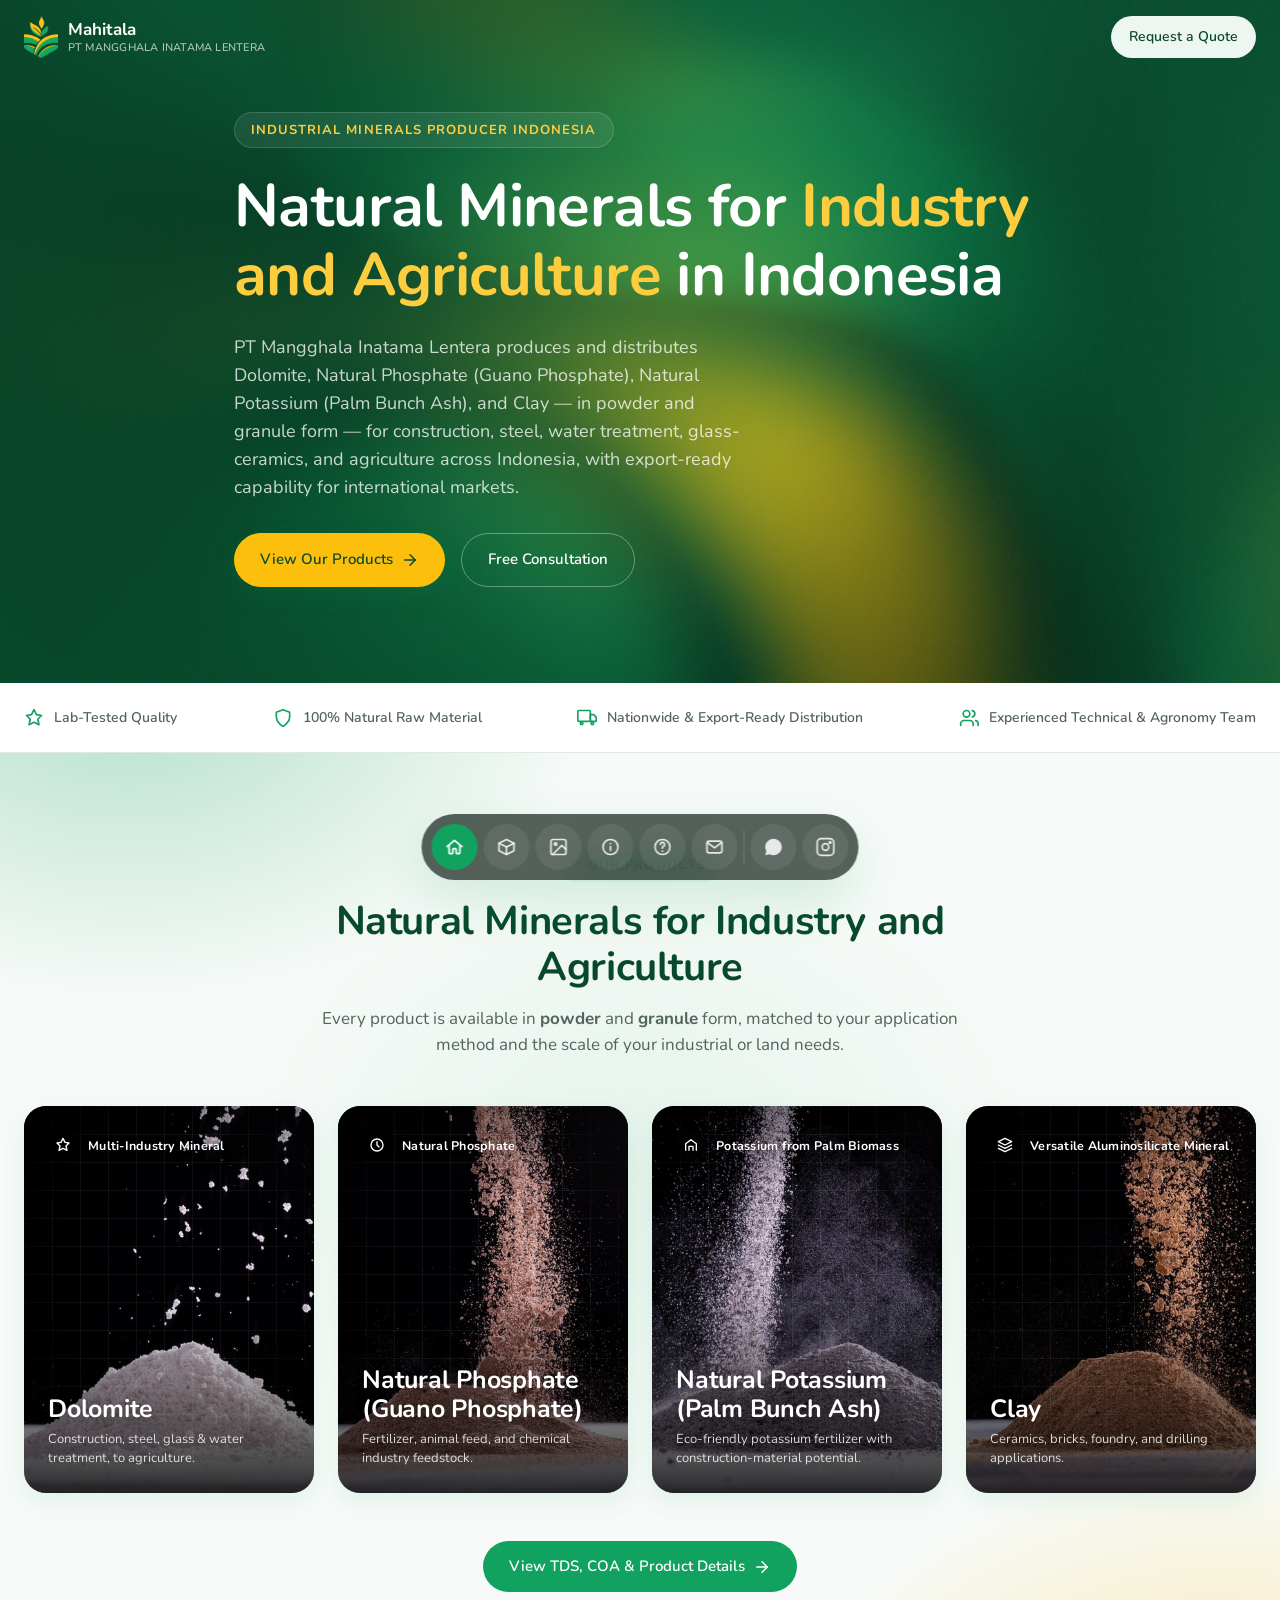
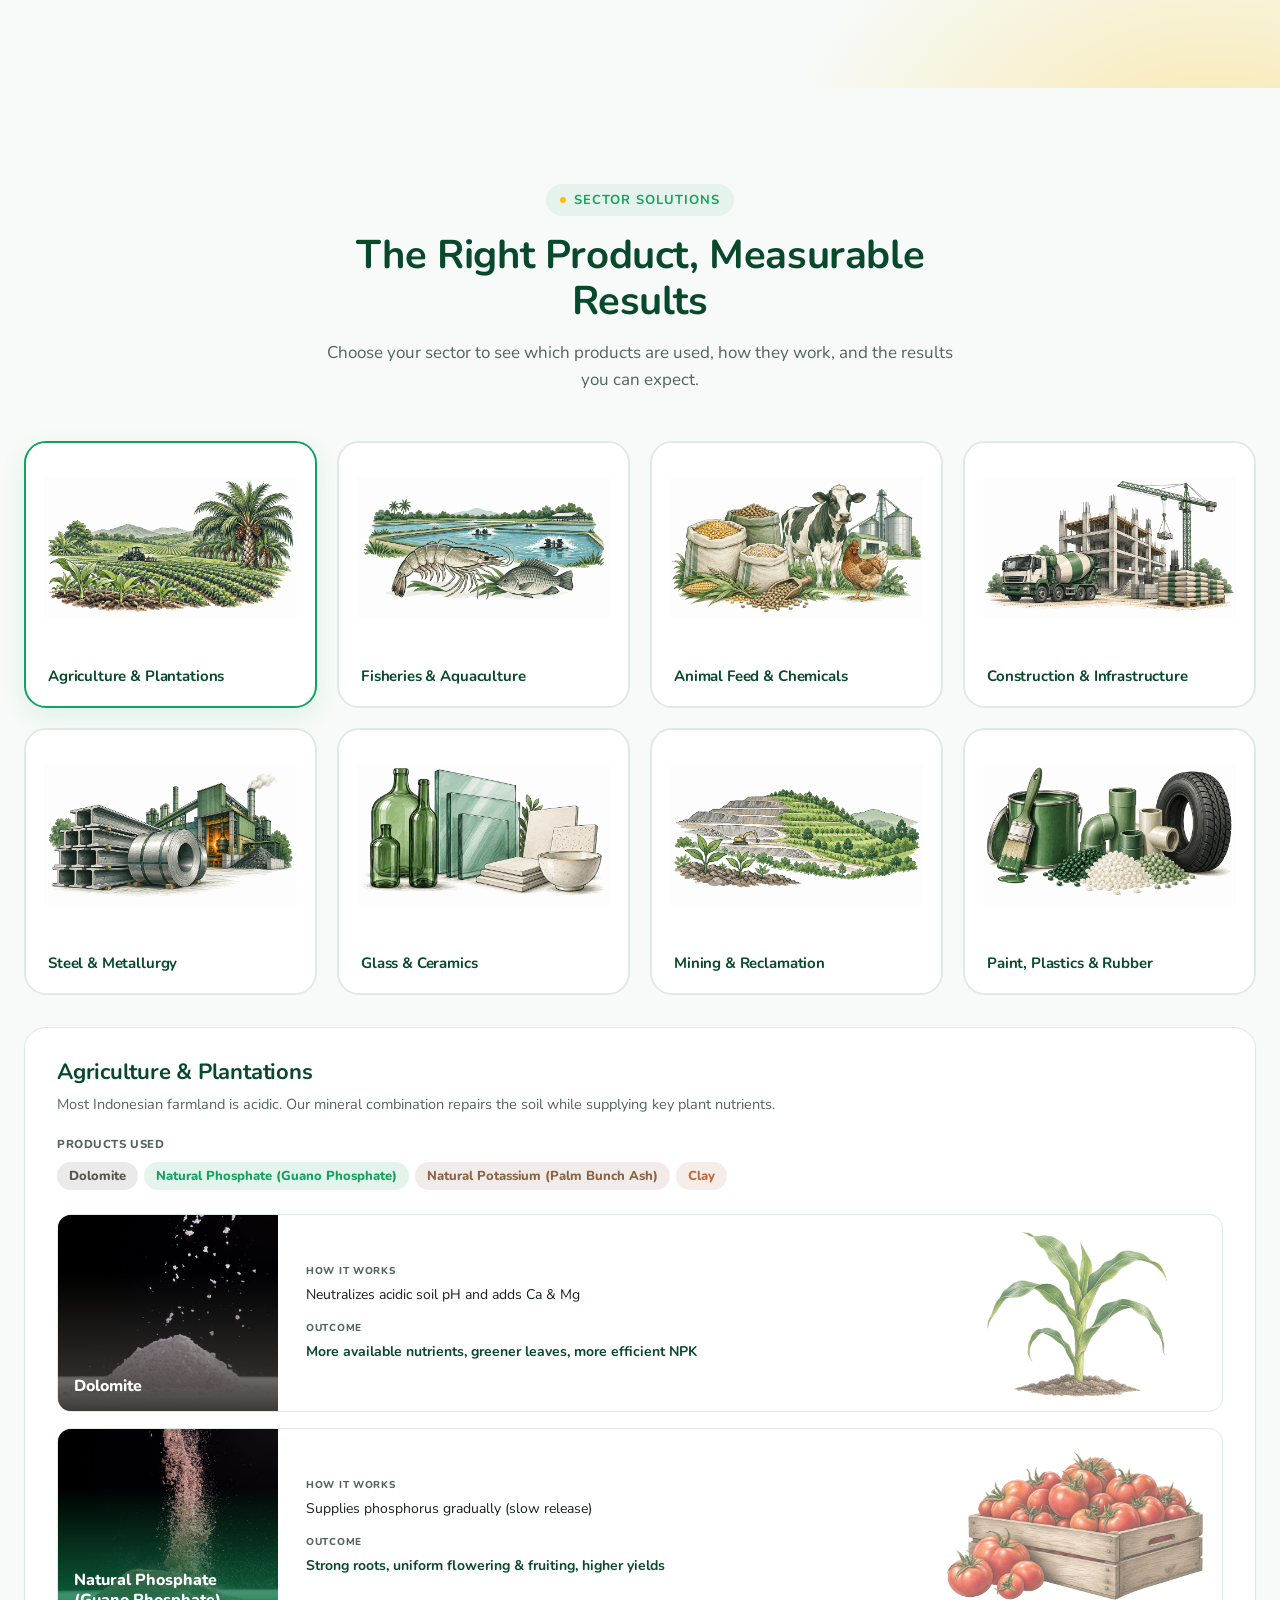
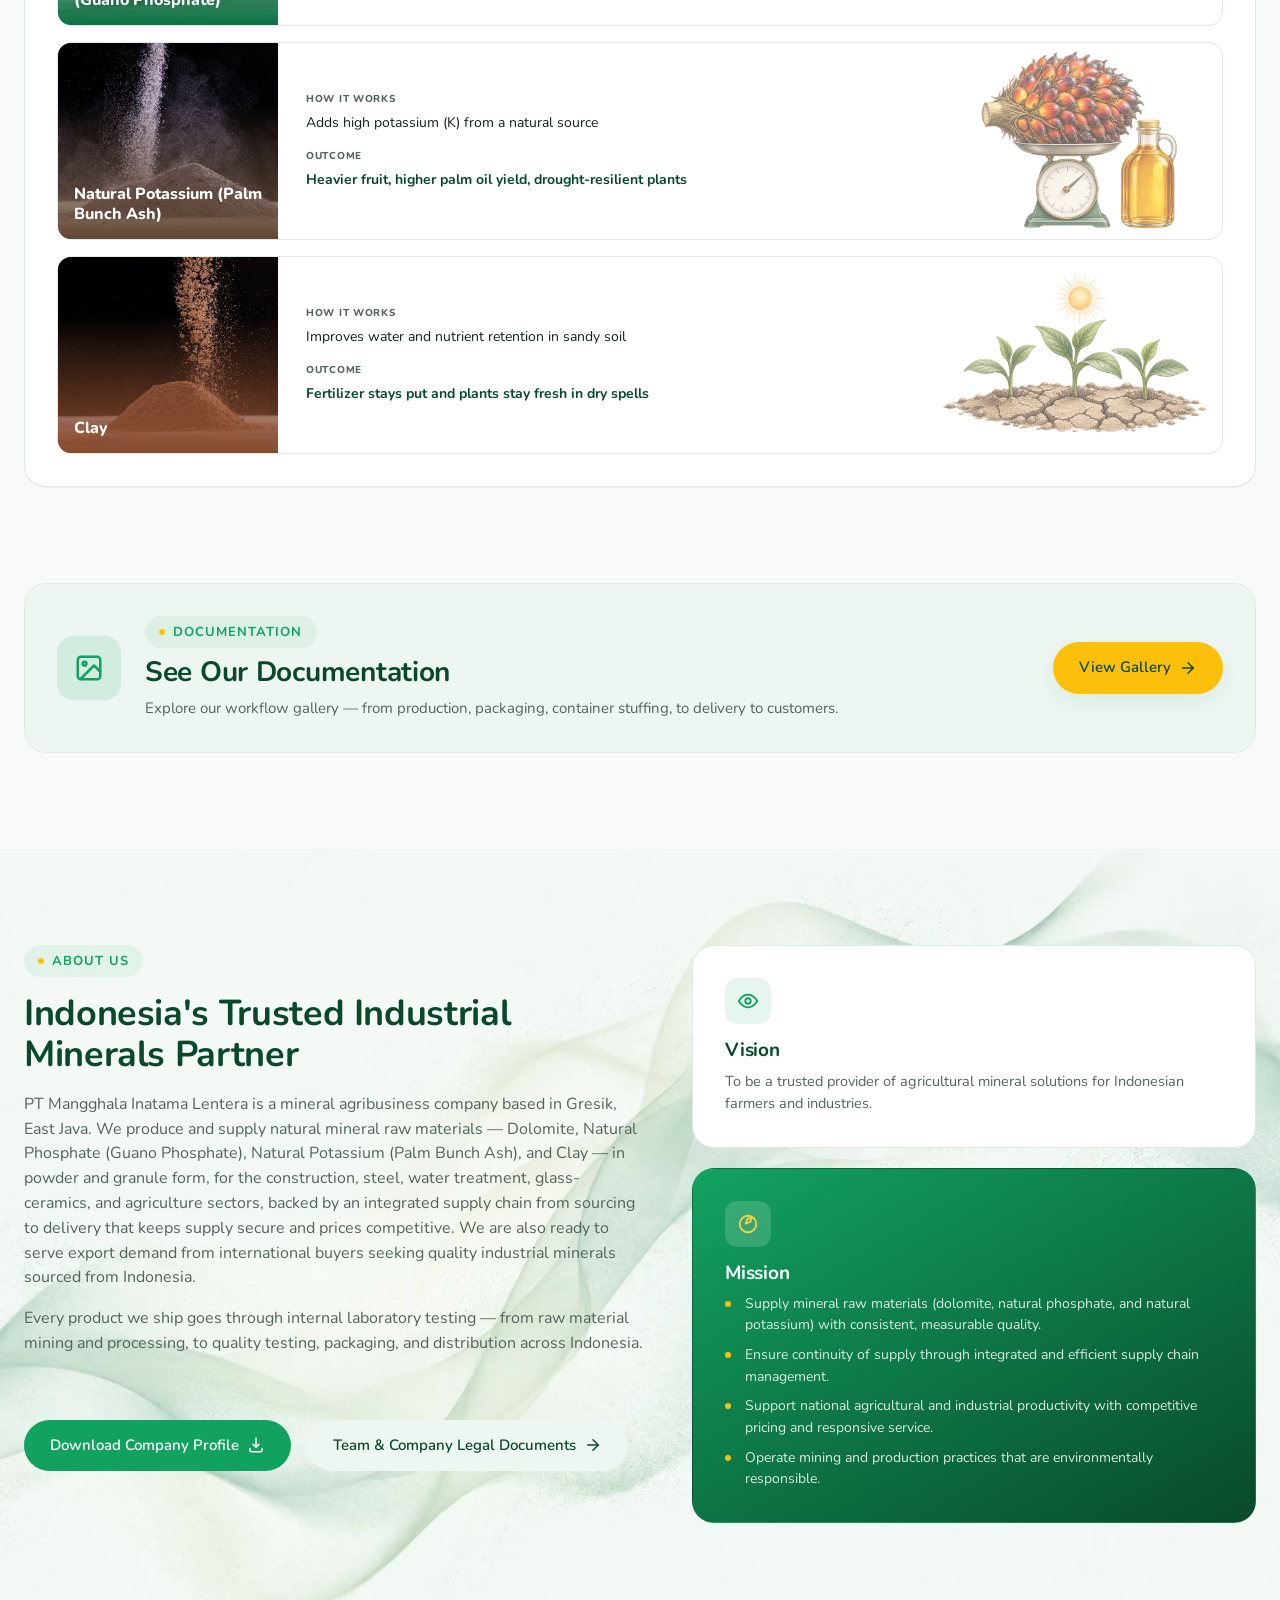
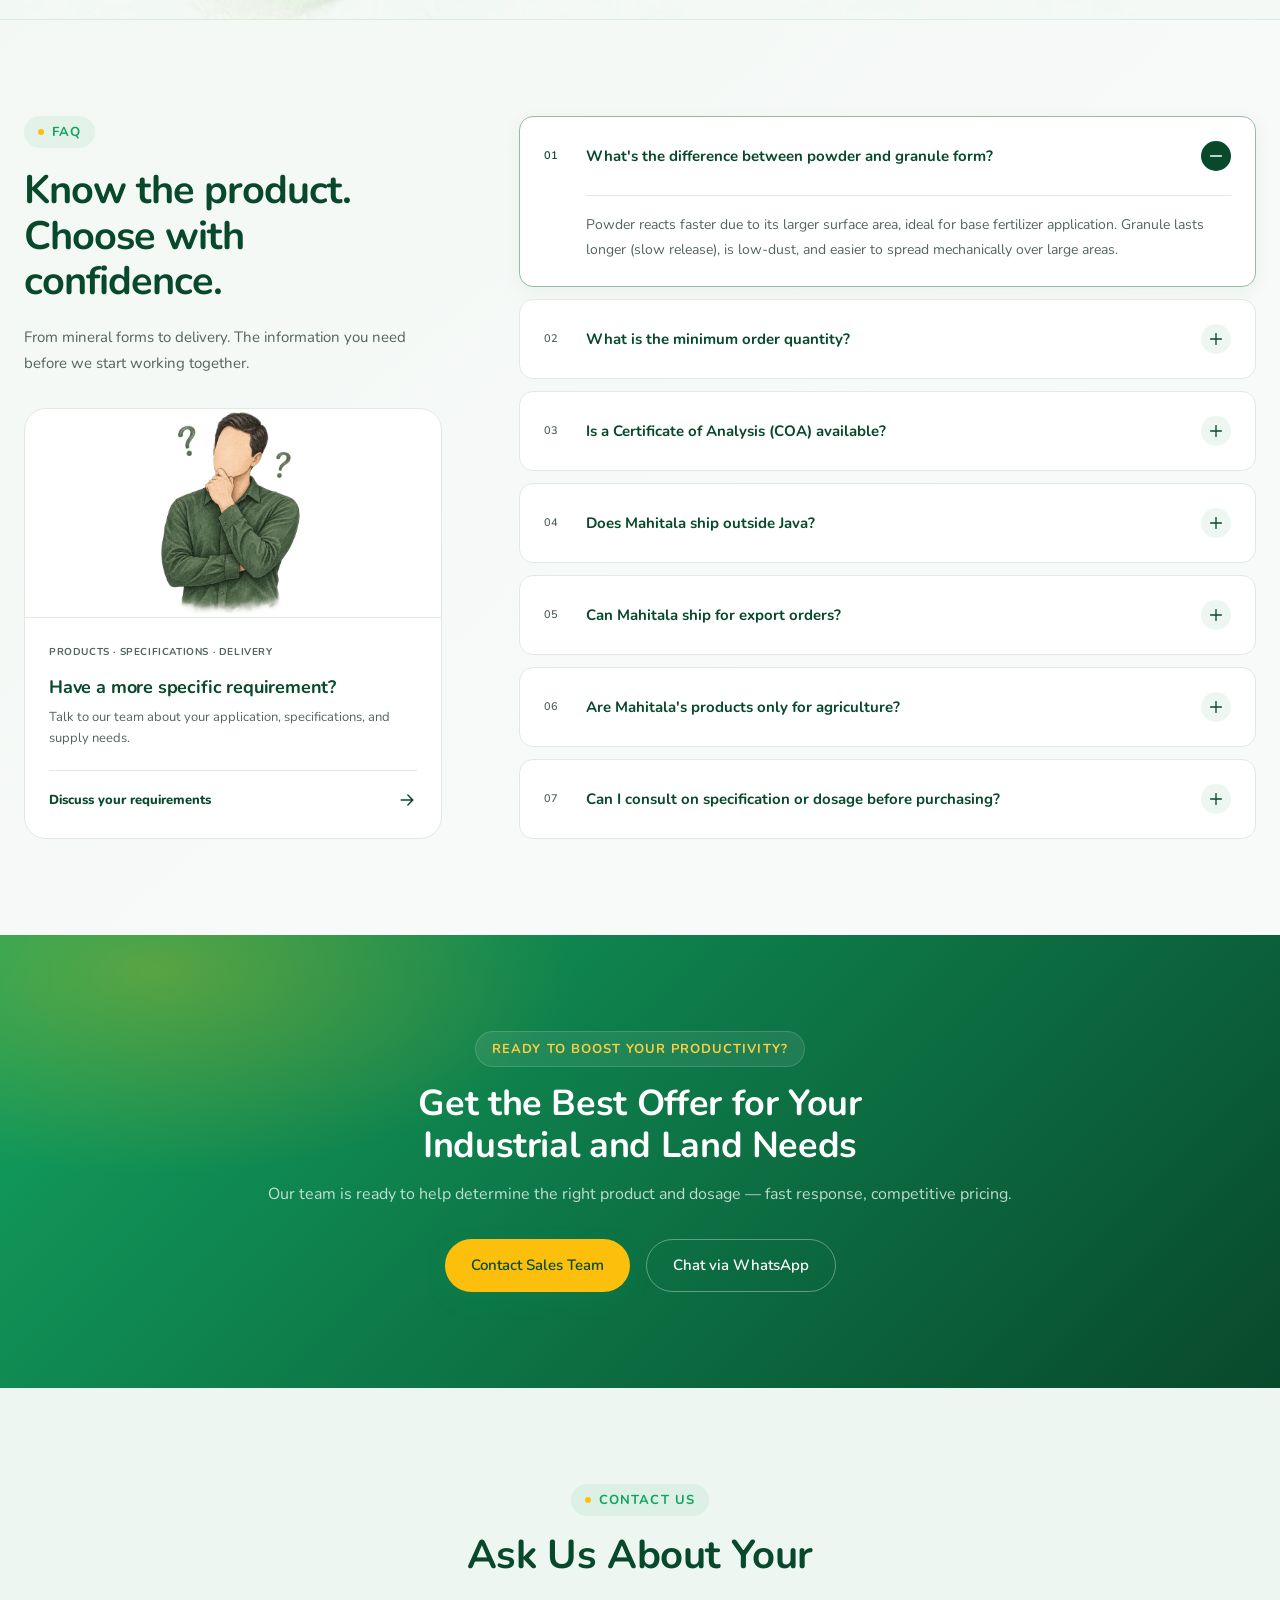
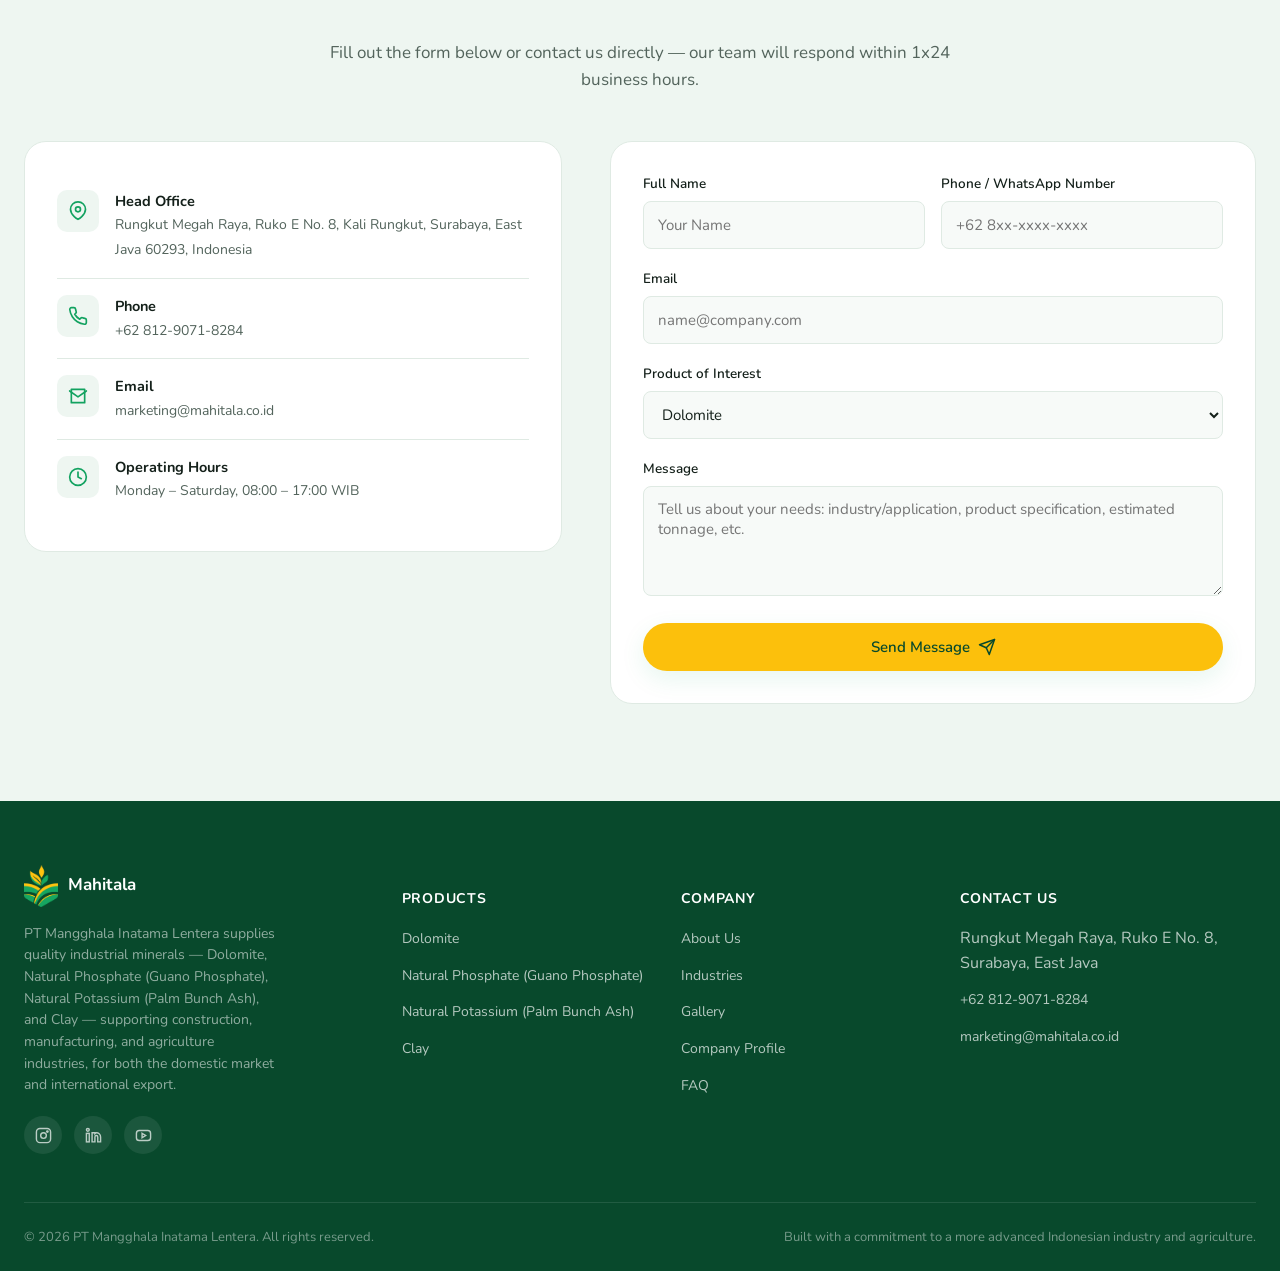
==== index.html @ 14791aea "Align product naming, specs, and company info with official compro Per the uploaded company profile " ====
<!doctype html>
<html lang="en">
<head>
<meta charset="UTF-8">
<meta name="viewport" content="width=device-width, initial-scale=1, viewport-fit=cover">
<title>PT Mangghala Inatama Lentera — Industrial Minerals: Dolomite, Natural Phosphate (Guano Phosphate), Natural Potassium (Palm Bunch Ash) &amp; Clay</title>
<meta name="description" content="PT Mangghala Inatama Lentera produces high-quality Dolomite, Natural Phosphate (Guano Phosphate), Natural Potassium (Palm Bunch Ash), and Clay (powder & granule) for the construction, steel, water treatment, glass-ceramics, and agriculture industries across Indonesia.">
<link rel="canonical" href="https://bgdrgnnn.github.io/Mahitala/">
<link rel="icon" type="image/png" href="assets/logo-icon.png">
<link rel="preconnect" href="https://fonts.googleapis.com">
<link rel="preconnect" href="https://fonts.gstatic.com" crossorigin>
<link href="https://fonts.googleapis.com/css2?family=Nunito:wght@400;500;600;700;800;900&display=swap" rel="stylesheet">
<link rel="stylesheet" href="css/style.css">
</head>
<body>

<div class="scroll-progress" id="scrollProgress"></div>

<!-- ============ HEADER ============ -->
<header class="site-header" id="siteHeader">
  <div class="container">
    <a href="#home" class="brand">
      <span class="brand-mark">
        <img src="assets/logo-icon.png" alt="Logo PT Mangghala Inatama Lentera" width="42" height="51">
      </span>
      <span class="brand-text">
        Mahitala
        <small>PT MANGGHALA INATAMA LENTERA</small>
      </span>
    </a>

    <div class="header-actions">
      <a href="#kontak" class="btn btn-ghost btn-sm header-cta">Request a Quote</a>
    </div>
  </div>
</header>

<!-- ============ FLOATING DOCK NAV ============ -->
<nav class="dock-nav" id="dockNav" aria-label="Main navigation">
  <a href="#home" class="dock-item" data-tooltip="Home">
    <svg viewBox="0 0 24 24" fill="none" stroke="currentColor" stroke-width="2" stroke-linecap="round" stroke-linejoin="round"><path d="M3 11.5 12 4l9 7.5"/><path d="M5.5 10v9a1 1 0 0 0 1 1H9a1 1 0 0 0 1-1v-4a1 1 0 0 1 1-1h2a1 1 0 0 1 1 1v4a1 1 0 0 0 1 1h2.5a1 1 0 0 0 1-1v-9"/></svg>
    <span class="dock-label">Home</span>
  </a>
  <a href="#produk" class="dock-item" data-tooltip="Products">
    <svg viewBox="0 0 24 24" fill="none" stroke="currentColor" stroke-width="2" stroke-linecap="round" stroke-linejoin="round"><path d="M21 7.5 12 3 3 7.5l9 4.5 9-4.5Z"/><path d="M3 7.5v9L12 21l9-4.5v-9"/><path d="M12 12v9"/></svg>
    <span class="dock-label">Products</span>
  </a>
  <a href="gallery.html" class="dock-item" data-tooltip="Gallery">
    <svg viewBox="0 0 24 24" fill="none" stroke="currentColor" stroke-width="2" stroke-linecap="round" stroke-linejoin="round"><rect x="3" y="3" width="18" height="18" rx="2.5"/><circle cx="8.5" cy="8.5" r="1.5"/><path d="m21 15-5-5L5 21"/></svg>
    <span class="dock-label">Gallery</span>
  </a>
  <a href="#tentang" class="dock-item" data-tooltip="About Us">
    <svg viewBox="0 0 24 24" fill="none" stroke="currentColor" stroke-width="2" stroke-linecap="round" stroke-linejoin="round"><circle cx="12" cy="12" r="9"/><line x1="12" y1="16" x2="12" y2="11.5"/><line x1="12" y1="8" x2="12.01" y2="8"/></svg>
    <span class="dock-label">About Us</span>
  </a>
  <a href="#faq" class="dock-item" data-tooltip="FAQ">
    <svg viewBox="0 0 24 24" fill="none" stroke="currentColor" stroke-width="2" stroke-linecap="round" stroke-linejoin="round"><circle cx="12" cy="12" r="9"/><path d="M9.5 9a2.5 2.5 0 1 1 3.6 2.24c-.77.37-1.35 1.1-1.35 1.96V13.5"/><line x1="12" y1="17" x2="12.01" y2="17"/></svg>
    <span class="dock-label">FAQ</span>
  </a>
  <a href="#kontak" class="dock-item" data-tooltip="Contact">
    <svg viewBox="0 0 24 24" fill="none" stroke="currentColor" stroke-width="2" stroke-linecap="round" stroke-linejoin="round"><rect x="3" y="5" width="18" height="14" rx="2.5"/><path d="m4 7 8 6 8-6"/></svg>
    <span class="dock-label">Contact</span>
  </a>
  <span class="dock-sep" aria-hidden="true"></span>
  <a href="https://wa.me/6281290718284" class="dock-item" target="_blank" rel="noopener" data-tooltip="WhatsApp">
    <svg viewBox="0 0 24 24" fill="currentColor"><path d="M12.04 2C6.58 2 2.13 6.45 2.13 11.91c0 1.75.46 3.45 1.32 4.95L2 22l5.28-1.38a9.9 9.9 0 0 0 4.76 1.21h.01c5.46 0 9.91-4.45 9.91-9.91C21.96 6.45 17.5 2 12.04 2z"/></svg>
    <span class="dock-label">WhatsApp</span>
  </a>
  <a href="#" class="dock-item" target="_blank" rel="noopener" data-tooltip="Instagram">
    <svg viewBox="0 0 24 24" fill="none" stroke="currentColor" stroke-width="2" stroke-linecap="round" stroke-linejoin="round"><rect x="2" y="2" width="20" height="20" rx="5"/><circle cx="12" cy="12" r="4"/><circle cx="17.5" cy="6.5" r="1"/></svg>
    <span class="dock-label">Instagram</span>
  </a>
</nav>

<main>
  <!-- ============ HERO ============ -->
  <section class="hero" id="home">
    <canvas id="heroCanvas" class="hero-canvas" aria-hidden="true"></canvas>
    <div class="hero-scrim" aria-hidden="true"></div>
    <div class="container hero-grid">
      <div>
        <span class="hero-eyebrow">Industrial Minerals Producer Indonesia</span>
        <h1>Natural Minerals for <em>Industry and Agriculture</em> in Indonesia</h1>
        <p class="hero-lede">PT Mangghala Inatama Lentera produces and distributes Dolomite, Natural Phosphate (Guano Phosphate), Natural Potassium (Palm Bunch Ash), and Clay — in powder and granule form — for construction, steel, water treatment, glass-ceramics, and agriculture across Indonesia, with export-ready capability for international markets.</p>
        <div class="hero-cta">
          <a href="#produk" class="btn btn-primary">
            <span>View Our Products</span>
            <svg viewBox="0 0 24 24" fill="none" stroke="currentColor" stroke-width="2" stroke-linecap="round" stroke-linejoin="round"><line x1="5" y1="12" x2="19" y2="12"/><polyline points="12 5 19 12 12 19"/></svg>
          </a>
          <a href="#kontak" class="btn btn-outline">Free Consultation</a>
        </div>
      </div>
    </div>
  </section>

  <!-- ============ TRUST STRIP ============ -->
  <div class="trust-strip">
    <div class="container">
      <div class="trust-item">
        <svg viewBox="0 0 24 24" fill="none" stroke="currentColor" stroke-width="2" stroke-linecap="round" stroke-linejoin="round"><path d="M12 2l3 6 6 1-4.5 4.5L18 20l-6-3-6 3 1.5-6.5L3 9l6-1z"/></svg>
        <span>Lab-Tested Quality</span>
      </div>
      <div class="trust-item">
        <svg viewBox="0 0 24 24" fill="none" stroke="currentColor" stroke-width="2" stroke-linecap="round" stroke-linejoin="round"><path d="M12 22s8-4.5 8-11V5l-8-3-8 3v6c0 6.5 8 11 8 11z"/></svg>
        <span>100% Natural Raw Material</span>
      </div>
      <div class="trust-item">
        <svg viewBox="0 0 24 24" fill="none" stroke="currentColor" stroke-width="2" stroke-linecap="round" stroke-linejoin="round"><rect x="1" y="3" width="15" height="13" rx="1"/><path d="M16 8h4l3 3v5h-7z"/><circle cx="5.5" cy="18.5" r="1.5"/><circle cx="18.5" cy="18.5" r="1.5"/></svg>
        <span>Nationwide &amp; Export-Ready Distribution</span>
      </div>
      <div class="trust-item">
        <svg viewBox="0 0 24 24" fill="none" stroke="currentColor" stroke-width="2" stroke-linecap="round" stroke-linejoin="round"><path d="M17 21v-2a4 4 0 0 0-4-4H6a4 4 0 0 0-4 4v2"/><circle cx="9" cy="7" r="4"/><path d="M23 21v-2a4 4 0 0 0-3-3.87"/><path d="M16 3.13a4 4 0 0 1 0 7.75"/></svg>
        <span>Experienced Technical &amp; Agronomy Team</span>
      </div>
    </div>
  </div>

  <!-- ============ PRODUCTS ============ -->
  <section class="section" id="produk">
    <div class="container">
      <div class="section-head center reveal">
        <span class="eyebrow">Our Products</span>
        <h2>Natural Minerals for Industry and Agriculture</h2>
        <p>Every product is available in <strong>powder</strong> and <strong>granule</strong> form, matched to your application method and the scale of your industrial or land needs.</p>
      </div>

      <div class="product-picker tilt-reveal" role="tablist" aria-label="Choose a product">
        <button class="product-pick-card dolomite" data-tab="dolomite" role="tab" aria-selected="false">
          <div class="ppc-photo"><img src="assets/products/dolomite-powder.jpg" alt="Dolomite" loading="lazy" width="900" height="601"></div>
          <div class="ppc-texture" aria-hidden="true"></div>
          <div class="ppc-glow" aria-hidden="true"></div>
          <div class="ppc-top">
            <span class="ppc-icon"><svg viewBox="0 0 24 24" fill="none" stroke="currentColor" stroke-width="2" stroke-linecap="round" stroke-linejoin="round"><path d="M12 2l3 6 6 1-4.5 4.5L18 20l-6-3-6 3 1.5-6.5L3 9l6-1z"/></svg></span>
            <span class="ppc-category">Multi-Industry Mineral</span>
          </div>
          <div class="ppc-body">
            <h3>Dolomite</h3>
            <p>Construction, steel, glass &amp; water treatment, to agriculture.</p>
          </div>
        </button>

        <button class="product-pick-card phosphate" data-tab="phosphate" role="tab" aria-selected="false">
          <div class="ppc-photo"><img src="assets/products/phosphate-powder.jpg" alt="Natural Phosphate (Guano Phosphate)" loading="lazy" width="900" height="601"></div>
          <div class="ppc-texture" aria-hidden="true"></div>
          <div class="ppc-glow" aria-hidden="true"></div>
          <div class="ppc-top">
            <span class="ppc-icon"><svg viewBox="0 0 24 24" fill="none" stroke="currentColor" stroke-width="2" stroke-linecap="round" stroke-linejoin="round"><circle cx="12" cy="12" r="9"/><path d="M12 7v5l3 3"/></svg></span>
            <span class="ppc-category">Natural Phosphate</span>
          </div>
          <div class="ppc-body">
            <h3>Natural Phosphate (Guano Phosphate)</h3>
            <p>Fertilizer, animal feed, and chemical industry feedstock.</p>
          </div>
        </button>

        <button class="product-pick-card palmash" data-tab="palmash" role="tab" aria-selected="false">
          <div class="ppc-photo"><img src="assets/products/palmash-powder.jpg" alt="Natural Potassium (Palm Bunch Ash)" loading="lazy" width="900" height="600"></div>
          <div class="ppc-texture" aria-hidden="true"></div>
          <div class="ppc-glow" aria-hidden="true"></div>
          <div class="ppc-top">
            <span class="ppc-icon"><svg viewBox="0 0 24 24" fill="none" stroke="currentColor" stroke-width="2" stroke-linecap="round" stroke-linejoin="round"><path d="M4 20V10l8-6 8 6v10"/><path d="M9 20v-6h6v6"/></svg></span>
            <span class="ppc-category">Potassium from Palm Biomass</span>
          </div>
          <div class="ppc-body">
            <h3>Natural Potassium (Palm Bunch Ash)</h3>
            <p>Eco-friendly potassium fertilizer with construction-material potential.</p>
          </div>
        </button>

        <button class="product-pick-card clay" data-tab="clay" role="tab" aria-selected="false">
          <div class="ppc-photo"><img src="assets/products/clay-powder.jpg" alt="Clay" loading="lazy" width="900" height="601"></div>
          <div class="ppc-texture" aria-hidden="true"></div>
          <div class="ppc-glow" aria-hidden="true"></div>
          <div class="ppc-top">
            <span class="ppc-icon"><svg viewBox="0 0 24 24" fill="none" stroke="currentColor" stroke-width="2" stroke-linecap="round" stroke-linejoin="round"><path d="M12 2 2 7l10 5 10-5-10-5z"/><path d="M2 17l10 5 10-5"/><path d="M2 12l10 5 10-5"/></svg></span>
            <span class="ppc-category">Versatile Aluminosilicate Mineral</span>
          </div>
          <div class="ppc-body">
            <h3>Clay</h3>
            <p>Ceramics, bricks, foundry, and drilling applications.</p>
          </div>
        </button>
      </div>

      <div class="reveal" style="text-align:center; margin-top: var(--space-8)">
        <a href="products.html" class="btn btn-dark">
          <span>View TDS, COA &amp; Product Details</span>
          <svg viewBox="0 0 24 24" fill="none" stroke="currentColor" stroke-width="2" stroke-linecap="round" stroke-linejoin="round"><line x1="5" y1="12" x2="19" y2="12"/><polyline points="12 5 19 12 12 19"/></svg>
        </a>
      </div>
    </div>
  </section>

  <!-- ============ SECTOR SOLUTIONS ============ -->
  <section class="section" id="industri">
    <div class="container">
      <div class="section-head center reveal">
        <span class="eyebrow">Sector Solutions</span>
        <h2>The Right Product, Measurable Results</h2>
        <p>Choose your sector to see which products are used, how they work, and the results you can expect.</p>
      </div>

      <div class="sector-grid stagger-group" role="tablist" aria-label="Choose a sector">
        <button class="sector-card active" data-sector="pertanian" role="tab" aria-selected="true">
          <div class="sector-image"><img src="assets/industries/08-agriculture-plantations.png" alt="Agriculture &amp; Plantations" loading="lazy" width="900" height="501"></div>
          <h3>Agriculture &amp; Plantations</h3>
        </button>
        <button class="sector-card" data-sector="tambak" role="tab" aria-selected="false">
          <div class="sector-image"><img src="assets/industries/03-fisheries-aquaculture.png" alt="Fisheries &amp; Aquaculture" loading="lazy" width="900" height="501"></div>
          <h3>Fisheries &amp; Aquaculture</h3>
        </button>
        <button class="sector-card" data-sector="pakan" role="tab" aria-selected="false">
          <div class="sector-image"><img src="assets/industries/06-animal-feed-chemicals.png" alt="Animal Feed &amp; Chemicals" loading="lazy" width="900" height="501"></div>
          <h3>Animal Feed &amp; Chemicals</h3>
        </button>
        <button class="sector-card" data-sector="konstruksi" role="tab" aria-selected="false">
          <div class="sector-image"><img src="assets/industries/01-construction-infrastructure.png" alt="Construction &amp; Infrastructure" loading="lazy" width="900" height="501"></div>
          <h3>Construction &amp; Infrastructure</h3>
        </button>
        <button class="sector-card" data-sector="baja" role="tab" aria-selected="false">
          <div class="sector-image"><img src="assets/industries/02-steel-metallurgy.png" alt="Steel &amp; Metallurgy" loading="lazy" width="900" height="501"></div>
          <h3>Steel &amp; Metallurgy</h3>
        </button>
        <button class="sector-card" data-sector="kaca" role="tab" aria-selected="false">
          <div class="sector-image"><img src="assets/industries/04-glass-ceramics.png" alt="Glass &amp; Ceramics" loading="lazy" width="900" height="501"></div>
          <h3>Glass &amp; Ceramics</h3>
        </button>
        <button class="sector-card" data-sector="reklamasi" role="tab" aria-selected="false">
          <div class="sector-image"><img src="assets/industries/05-mining-reclamation.png" alt="Mining &amp; Reclamation" loading="lazy" width="900" height="501"></div>
          <h3>Mining &amp; Reclamation</h3>
        </button>
        <button class="sector-card" data-sector="cat" role="tab" aria-selected="false">
          <div class="sector-image"><img src="assets/industries/07-paint-plastics-rubber.png" alt="Paint, Plastics &amp; Rubber" loading="lazy" width="900" height="501"></div>
          <h3>Paint, Plastics &amp; Rubber</h3>
        </button>
      </div>

      <div class="sector-result reveal" id="sectorResult">
          <div class="sector-result-panel" data-sector-panel="pertanian">
            <div class="sector-intro"><h3>Agriculture &amp; Plantations</h3><p>Most Indonesian farmland is acidic. Our mineral combination repairs the soil while supplying key plant nutrients.</p><div class="sector-products"><small>Products used</small><div><button class="sector-product-pill dolomite" data-tablink="dolomite">Dolomite</button><button class="sector-product-pill phosphate" data-tablink="phosphate">Natural Phosphate (Guano Phosphate)</button><button class="sector-product-pill palmash" data-tablink="palmash">Natural Potassium (Palm Bunch Ash)</button><button class="sector-product-pill clay" data-tablink="clay">Clay</button></div></div></div><ol class="chain-list stagger-group"><li class="chain-row"><img class="chain-art" src="assets/industries/benefits/pertanian-1.webp" alt="" aria-hidden="true" loading="lazy" decoding="async"><div class="chain-product dolomite"><img src="assets/products/dolomite-powder.jpg" alt="" loading="lazy" width="900" height="601"><span>Dolomite</span></div><div class="chain-copy"><div class="chain-step"><small>How It Works</small><p>Neutralizes acidic soil pH and adds Ca &amp; Mg</p></div><div class="chain-step result"><small>Outcome</small><p>More available nutrients, greener leaves, more efficient NPK</p></div></div></li><li class="chain-row"><img class="chain-art" src="assets/industries/benefits/pertanian-2.webp" alt="" aria-hidden="true" loading="lazy" decoding="async"><div class="chain-product phosphate"><img src="assets/products/phosphate-powder.jpg" alt="" loading="lazy" width="900" height="601"><span>Natural Phosphate (Guano Phosphate)</span></div><div class="chain-copy"><div class="chain-step"><small>How It Works</small><p>Supplies phosphorus gradually (slow release)</p></div><div class="chain-step result"><small>Outcome</small><p>Strong roots, uniform flowering &amp; fruiting, higher yields</p></div></div></li><li class="chain-row"><img class="chain-art" src="assets/industries/benefits/pertanian-3.webp" alt="" aria-hidden="true" loading="lazy" decoding="async"><div class="chain-product palmash"><img src="assets/products/palmash-powder.jpg" alt="" loading="lazy" width="900" height="601"><span>Natural Potassium (Palm Bunch Ash)</span></div><div class="chain-copy"><div class="chain-step"><small>How It Works</small><p>Adds high potassium (K) from a natural source</p></div><div class="chain-step result"><small>Outcome</small><p>Heavier fruit, higher palm oil yield, drought-resilient plants</p></div></div></li><li class="chain-row"><img class="chain-art" src="assets/industries/benefits/pertanian-4.webp" alt="" aria-hidden="true" loading="lazy" decoding="async"><div class="chain-product clay"><img src="assets/products/clay-powder.jpg" alt="" loading="lazy" width="900" height="601"><span>Clay</span></div><div class="chain-copy"><div class="chain-step"><small>How It Works</small><p>Improves water and nutrient retention in sandy soil</p></div><div class="chain-step result"><small>Outcome</small><p>Fertilizer stays put and plants stay fresh in dry spells</p></div></div></li></ol>
          </div>
          <div class="sector-result-panel" data-sector-panel="tambak" hidden>
            <div class="sector-intro"><h3>Fisheries &amp; Aquaculture</h3><p>Water quality is the key to a good harvest. Our minerals keep pH, alkalinity, and water fertility in check so shrimp and fish grow at their best.</p><div class="sector-products"><small>Products used</small><div><button class="sector-product-pill dolomite" data-tablink="dolomite">Dolomite</button><button class="sector-product-pill phosphate" data-tablink="phosphate">Natural Phosphate (Guano Phosphate)</button></div></div></div><ol class="chain-list stagger-group"><li class="chain-row"><img class="chain-art" src="assets/industries/benefits/tambak-1.webp" alt="" aria-hidden="true" loading="lazy" decoding="async"><div class="chain-product dolomite"><img src="assets/products/dolomite-powder.jpg" alt="" loading="lazy" width="900" height="601"><span>Dolomite</span></div><div class="chain-copy"><div class="chain-step"><small>How It Works</small><p>Raises and stabilizes pond water &amp; bottom pH and alkalinity</p></div><div class="chain-step result"><small>Outcome</small><p>Less stressed shrimp, smooth molting, faster shell hardening — higher survival rate (SR)</p></div></div></li><li class="chain-row"><img class="chain-art" src="assets/industries/benefits/tambak-2.webp" alt="" aria-hidden="true" loading="lazy" decoding="async"><div class="chain-product dolomite"><img src="assets/products/dolomite-powder.jpg" alt="" loading="lazy" width="900" height="601"><span>Dolomite</span></div><div class="chain-copy"><div class="chain-step"><small>How It Works</small><p>Supplies dissolved Ca &amp; Mg needed to build the shell</p></div><div class="chain-step result"><small>Outcome</small><p>Faster growth and more uniform harvest size</p></div></div></li><li class="chain-row"><img class="chain-art" src="assets/industries/benefits/tambak-3.webp" alt="" aria-hidden="true" loading="lazy" decoding="async"><div class="chain-product phosphate"><img src="assets/products/phosphate-powder.jpg" alt="" loading="lazy" width="900" height="601"><span>Natural Phosphate (Guano Phosphate)</span></div><div class="chain-copy"><div class="chain-step"><small>How It Works</small><p>Fertilizes water to grow phytoplankton</p></div><div class="chain-step result"><small>Outcome</small><p>Stable water color &amp; plenty of natural feed — more efficient feed use (FCR)</p></div></div></li></ol>
          </div>
          <div class="sector-result-panel" data-sector-panel="pakan" hidden>
            <div class="sector-intro"><h3>Animal Feed &amp; Chemicals</h3><p>Feed-grade minerals and chemical feedstock for livestock productivity and industrial needs.</p><div class="sector-products"><small>Products used</small><div><button class="sector-product-pill phosphate" data-tablink="phosphate">Natural Phosphate (Guano Phosphate)</button><button class="sector-product-pill dolomite" data-tablink="dolomite">Dolomite</button><button class="sector-product-pill clay" data-tablink="clay">Clay</button></div></div></div><ol class="chain-list stagger-group"><li class="chain-row"><img class="chain-art" src="assets/industries/benefits/pakan-1-hen.webp" alt="" aria-hidden="true" loading="lazy" decoding="async"><div class="chain-product phosphate"><img src="assets/products/phosphate-powder.jpg" alt="" loading="lazy" width="900" height="601"><span>Natural Phosphate (Guano Phosphate)</span></div><div class="chain-copy"><div class="chain-step"><small>How It Works</small><p>Phosphorus &amp; calcium source in feed rations</p></div><div class="chain-step result"><small>Outcome</small><p>Strong bones, optimal growth, thicker eggshells</p></div></div></li><li class="chain-row"><img class="chain-art" src="assets/industries/benefits/pakan-2.webp" alt="" aria-hidden="true" loading="lazy" decoding="async"><div class="chain-product dolomite"><img src="assets/products/dolomite-powder.jpg" alt="" loading="lazy" width="900" height="601"><span>Dolomite</span></div><div class="chain-copy"><div class="chain-step"><small>How It Works</small><p>Ca &amp; Mg supplement for livestock and poultry feed</p></div><div class="chain-step result"><small>Outcome</small><p>Prevents mineral deficiency, keeps livestock productive</p></div></div></li><li class="chain-row"><img class="chain-art" src="assets/industries/benefits/pakan-3.webp" alt="" aria-hidden="true" loading="lazy" decoding="async"><div class="chain-product clay"><img src="assets/products/clay-powder.jpg" alt="" loading="lazy" width="900" height="601"><span>Clay</span></div><div class="chain-copy"><div class="chain-step"><small>How It Works</small><p>Feed pellet binder</p></div><div class="chain-step result"><small>Outcome</small><p>Pellets hold together, less feed waste</p></div></div></li><li class="chain-row"><img class="chain-art" src="assets/industries/benefits/pakan-4.webp" alt="" aria-hidden="true" loading="lazy" decoding="async"><div class="chain-product phosphate"><img src="assets/products/phosphate-powder.jpg" alt="" loading="lazy" width="900" height="601"><span>Natural Phosphate (Guano Phosphate)</span></div><div class="chain-copy"><div class="chain-step"><small>How It Works</small><p>Processed into phosphoric acid &amp; phosphate compounds</p></div><div class="chain-step result"><small>Outcome</small><p>Feedstock for fertilizer, detergent, and water treatment industries</p></div></div></li></ol>
          </div>
          <div class="sector-result-panel" data-sector-panel="konstruksi" hidden>
            <div class="sector-intro"><h3>Construction &amp; Infrastructure</h3><p>From cement to bricks, our minerals are raw materials and additives that make building materials stronger, more efficient, and greener.</p><div class="sector-products"><small>Products used</small><div><button class="sector-product-pill dolomite" data-tablink="dolomite">Dolomite</button><button class="sector-product-pill palmash" data-tablink="palmash">Natural Potassium (Palm Bunch Ash)</button><button class="sector-product-pill clay" data-tablink="clay">Clay</button></div></div></div><ol class="chain-list stagger-group"><li class="chain-row"><img class="chain-art" src="assets/industries/benefits/konstruksi-1.webp" alt="" aria-hidden="true" loading="lazy" decoding="async"><div class="chain-product dolomite"><img src="assets/products/dolomite-powder.jpg" alt="" loading="lazy" width="900" height="601"><span>Dolomite</span></div><div class="chain-copy"><div class="chain-step"><small>How It Works</small><p>Serves as filler and aggregate in cement &amp; concrete</p></div><div class="chain-step result"><small>Outcome</small><p>Denser concrete at a more efficient material cost</p></div></div></li><li class="chain-row"><img class="chain-art" src="assets/industries/benefits/konstruksi-2.webp" alt="" aria-hidden="true" loading="lazy" decoding="async"><div class="chain-product palmash"><img src="assets/products/palmash-powder.jpg" alt="" loading="lazy" width="900" height="601"><span>Natural Potassium (Palm Bunch Ash)</span></div><div class="chain-copy"><div class="chain-step"><small>How It Works</small><p>Reactive pozzolanic silica partially replaces cement</p></div><div class="chain-step result"><small>Outcome</small><p>Lower carbon footprint — green concrete from palm waste</p></div></div></li><li class="chain-row"><img class="chain-art" src="assets/industries/benefits/konstruksi-3.webp" alt="" aria-hidden="true" loading="lazy" decoding="async"><div class="chain-product clay"><img src="assets/products/clay-powder.jpg" alt="" loading="lazy" width="900" height="601"><span>Clay</span></div><div class="chain-copy"><div class="chain-step"><small>How It Works</small><p>Raw material for bricks, roof tiles, and Al₂O₃/SiO₂ for cement clinker</p></div><div class="chain-step result"><small>Outcome</small><p>Strong, weather-resistant building materials</p></div></div></li></ol>
          </div>
          <div class="sector-result-panel" data-sector-panel="baja" hidden>
            <div class="sector-intro"><h3>Steel &amp; Metallurgy</h3><p>In furnaces and molds, our minerals help produce purer metal through a more reliable process.</p><div class="sector-products"><small>Products used</small><div><button class="sector-product-pill dolomite" data-tablink="dolomite">Dolomite</button><button class="sector-product-pill clay" data-tablink="clay">Clay</button></div></div></div><ol class="chain-list stagger-group"><li class="chain-row"><img class="chain-art" src="assets/industries/benefits/baja-1.webp" alt="" aria-hidden="true" loading="lazy" decoding="async"><div class="chain-product dolomite"><img src="assets/products/dolomite-powder.jpg" alt="" loading="lazy" width="900" height="601"><span>Dolomite</span></div><div class="chain-copy"><div class="chain-step"><small>How It Works</small><p>As a flux, binds impurities (silica, sulfur, phosphorus) into slag</p></div><div class="chain-step result"><small>Outcome</small><p>Purer steel with consistent quality</p></div></div></li><li class="chain-row"><img class="chain-art" src="assets/industries/benefits/baja-2.webp" alt="" aria-hidden="true" loading="lazy" decoding="async"><div class="chain-product dolomite"><img src="assets/products/dolomite-powder.jpg" alt="" loading="lazy" width="900" height="601"><span>Dolomite</span></div><div class="chain-copy"><div class="chain-step"><small>How It Works</small><p>MgO in the slag protects the furnace refractory lining</p></div><div class="chain-step result"><small>Outcome</small><p>Longer furnace life, lower maintenance costs</p></div></div></li><li class="chain-row"><img class="chain-art" src="assets/industries/benefits/baja-3-casting.webp" alt="" aria-hidden="true" loading="lazy" decoding="async"><div class="chain-product clay"><img src="assets/products/clay-powder.jpg" alt="" loading="lazy" width="900" height="601"><span>Clay</span></div><div class="chain-copy"><div class="chain-step"><small>How It Works</small><p>Bonding clay binds foundry molding sand</p></div><div class="chain-step result"><small>Outcome</small><p>Precise molds, smooth casting surfaces, fewer defects</p></div></div></li></ol>
          </div>
          <div class="sector-result-panel" data-sector-panel="kaca" hidden>
            <div class="sector-intro"><h3>Glass &amp; Ceramics</h3><p>The right mineral composition determines the strength, clarity, and durability of glass and ceramic products.</p><div class="sector-products"><small>Products used</small><div><button class="sector-product-pill dolomite" data-tablink="dolomite">Dolomite</button><button class="sector-product-pill clay" data-tablink="clay">Clay</button></div></div></div><ol class="chain-list stagger-group"><li class="chain-row"><img class="chain-art" src="assets/industries/benefits/kaca-1.webp" alt="" aria-hidden="true" loading="lazy" decoding="async"><div class="chain-product dolomite"><img src="assets/products/dolomite-powder.jpg" alt="" loading="lazy" width="900" height="601"><span>Dolomite</span></div><div class="chain-copy"><div class="chain-step"><small>How It Works</small><p>Contributes CaO &amp; MgO to the glass batch</p></div><div class="chain-step result"><small>Outcome</small><p>Glass that resists chemicals &amp; weathering and doesn't cloud easily</p></div></div></li><li class="chain-row"><img class="chain-art" src="assets/industries/benefits/kaca-2.webp" alt="" aria-hidden="true" loading="lazy" decoding="async"><div class="chain-product clay"><img src="assets/products/clay-powder.jpg" alt="" loading="lazy" width="900" height="601"><span>Clay</span></div><div class="chain-copy"><div class="chain-step"><small>How It Works</small><p>Gives plasticity to the ceramic body</p></div><div class="chain-step result"><small>Outcome</small><p>Easy to shape and strong after firing</p></div></div></li></ol>
          </div>
          <div class="sector-result-panel" data-sector-panel="reklamasi" hidden>
            <div class="sector-intro"><h3>Mining &amp; Reclamation</h3><p>Former mining land is usually highly acidic and nutrient-poor. Our minerals restore it until it's ready to be replanted.</p><div class="sector-products"><small>Products used</small><div><button class="sector-product-pill dolomite" data-tablink="dolomite">Dolomite</button><button class="sector-product-pill phosphate" data-tablink="phosphate">Natural Phosphate (Guano Phosphate)</button><button class="sector-product-pill palmash" data-tablink="palmash">Natural Potassium (Palm Bunch Ash)</button></div></div></div><ol class="chain-list stagger-group"><li class="chain-row"><img class="chain-art" src="assets/industries/benefits/reklamasi-1.webp" alt="" aria-hidden="true" loading="lazy" decoding="async"><div class="chain-product dolomite"><img src="assets/products/dolomite-powder.jpg" alt="" loading="lazy" width="900" height="601"><span>Dolomite</span></div><div class="chain-copy"><div class="chain-step"><small>How It Works</small><p>Neutralizes acid mine drainage and acidic soil</p></div><div class="chain-step result"><small>Outcome</small><p>Heavy metals settle out, discharge water is safer for the environment</p></div></div></li><li class="chain-row"><img class="chain-art" src="assets/industries/benefits/reklamasi-2.webp" alt="" aria-hidden="true" loading="lazy" decoding="async"><div class="chain-product phosphate"><img src="assets/products/phosphate-powder.jpg" alt="" loading="lazy" width="900" height="601"><span>Natural Phosphate (Guano Phosphate)</span></div><div class="chain-copy"><div class="chain-step"><small>How It Works</small><p>Supplies phosphorus for revegetation seedling roots</p></div><div class="chain-step result"><small>Outcome</small><p>Seedlings root quickly and survive on degraded land</p></div></div></li><li class="chain-row"><img class="chain-art" src="assets/industries/benefits/reklamasi-3.webp" alt="" aria-hidden="true" loading="lazy" decoding="async"><div class="chain-product palmash"><img src="assets/products/palmash-powder.jpg" alt="" loading="lazy" width="900" height="601"><span>Natural Potassium (Palm Bunch Ash)</span></div><div class="chain-copy"><div class="chain-step"><small>How It Works</small><p>Adds potassium and raises the pH of overburden soil</p></div><div class="chain-step result"><small>Outcome</small><p>Cover crops establish quickly, reducing erosion</p></div></div></li></ol>
          </div>
          <div class="sector-result-panel" data-sector-panel="cat" hidden>
            <div class="sector-intro"><h3>Paint, Plastics &amp; Rubber</h3><p>Mineral fillers cut formulation costs while improving the physical properties of the end product.</p><div class="sector-products"><small>Products used</small><div><button class="sector-product-pill dolomite" data-tablink="dolomite">Dolomite</button><button class="sector-product-pill clay" data-tablink="clay">Clay</button></div></div></div><ol class="chain-list stagger-group"><li class="chain-row"><img class="chain-art" src="assets/industries/benefits/cat-1.webp" alt="" aria-hidden="true" loading="lazy" decoding="async"><div class="chain-product dolomite"><img src="assets/products/dolomite-powder.jpg" alt="" loading="lazy" width="900" height="601"><span>Dolomite</span></div><div class="chain-copy"><div class="chain-step"><small>How It Works</small><p>White carbonate filler in paint, plastics, and rubber</p></div><div class="chain-step result"><small>Outcome</small><p>Lower resin/pigment cost, stiffer and more weather-resistant products</p></div></div></li><li class="chain-row"><img class="chain-art" src="assets/industries/benefits/cat-2.webp" alt="" aria-hidden="true" loading="lazy" decoding="async"><div class="chain-product clay"><img src="assets/products/clay-powder.jpg" alt="" loading="lazy" width="900" height="601"><span>Clay</span></div><div class="chain-copy"><div class="chain-step"><small>How It Works</small><p>Pigment extender in paint, coatings, and paper</p></div><div class="chain-step result"><small>Outcome</small><p>Better opacity &amp; hiding power, smoother surfaces</p></div></div></li></ol>
          </div>



      </div>
    </div>
  </section>

  <!-- ============ GALLERY PROMO ============ -->
  <section class="section" style="padding-top:0">
    <div class="container">
      <a href="gallery.html" class="gallery-promo reveal">
        <div class="gallery-promo-icon">
          <svg viewBox="0 0 24 24" fill="none" stroke="currentColor" stroke-width="2" stroke-linecap="round" stroke-linejoin="round"><rect x="3" y="3" width="18" height="18" rx="2.5"/><circle cx="8.5" cy="8.5" r="1.5"/><path d="m21 15-5-5L5 21"/></svg>
        </div>
        <div class="gallery-promo-body">
          <span class="eyebrow">Documentation</span>
          <h2>See Our Documentation</h2>
          <p>Explore our workflow gallery — from production, packaging, container stuffing, to delivery to customers.</p>
        </div>
        <span class="btn btn-primary gallery-promo-cta">
          <span>View Gallery</span>
          <svg viewBox="0 0 24 24" fill="none" stroke="currentColor" stroke-width="2" stroke-linecap="round" stroke-linejoin="round"><line x1="5" y1="12" x2="19" y2="12"/><polyline points="12 5 19 12 12 19"/></svg>
        </span>
      </a>
    </div>
  </section>

  <!-- ============ ABOUT US ============ -->
  <section class="section" id="tentang" style="background:var(--color-surface-alt)">
    <img class="tentang-deco" src="assets/tentang-bg.jpg" alt="" aria-hidden="true" loading="lazy">
    <div class="container">
      <div class="about-grid">
        <div class="about-copy reveal">
          <span class="eyebrow">About Us</span>
          <h2>Indonesia's Trusted Industrial Minerals Partner</h2>
          <p>PT Mangghala Inatama Lentera is a mineral agribusiness company based in Gresik, East Java. We produce and supply natural mineral raw materials — Dolomite, Natural Phosphate (Guano Phosphate), Natural Potassium (Palm Bunch Ash), and Clay — in powder and granule form, for the construction, steel, water treatment, glass-ceramics, and agriculture sectors, backed by an integrated supply chain from sourcing to delivery that keeps supply secure and prices competitive. We are also ready to serve export demand from international buyers seeking quality industrial minerals sourced from Indonesia.</p>
          <p>Every product we ship goes through internal laboratory testing — from raw material mining and processing, to quality testing, packaging, and distribution across Indonesia.</p>
          <div class="hero-cta">
            <a href="assets/company-profile.pdf" class="btn btn-dark" download>
              <span>Download Company Profile</span>
              <svg viewBox="0 0 24 24" fill="none" stroke="currentColor" stroke-width="2" stroke-linecap="round" stroke-linejoin="round"><path d="M12 3v12m0 0 4-4m-4 4-4-4"/><path d="M4 17v2a2 2 0 0 0 2 2h12a2 2 0 0 0 2-2v-2"/></svg>
            </a>
            <a href="about.html" class="btn btn-ghost">
              <span>Team &amp; Company Legal Documents</span>
              <svg viewBox="0 0 24 24" fill="none" stroke="currentColor" stroke-width="2" stroke-linecap="round" stroke-linejoin="round"><line x1="5" y1="12" x2="19" y2="12"/><polyline points="12 5 19 12 12 19"/></svg>
            </a>
          </div>
        </div>

        <div class="vm-stack tilt-reveal">
          <div class="vm-card">
            <div class="vm-icon">
              <svg viewBox="0 0 24 24" fill="none" stroke="currentColor" stroke-width="2" stroke-linecap="round" stroke-linejoin="round"><path d="M2 12s3.5-7 10-7 10 7 10 7-3.5 7-10 7-10-7-10-7z"/><circle cx="12" cy="12" r="3"/></svg>
            </div>
            <h3>Vision</h3>
            <p>To be a trusted provider of agricultural mineral solutions for Indonesian farmers and industries.</p>
          </div>
          <div class="vm-card accent">
            <div class="vm-icon">
              <svg viewBox="0 0 24 24" fill="none" stroke="currentColor" stroke-width="2" stroke-linecap="round" stroke-linejoin="round"><circle cx="12" cy="12" r="9"/><path d="m14.5 9.5-5 2 2-5 5-2-2 5z"/></svg>
            </div>
            <h3>Mission</h3>
            <ul>
              <li>Supply mineral raw materials (dolomite, natural phosphate, and natural potassium) with consistent, measurable quality.</li>
              <li>Ensure continuity of supply through integrated and efficient supply chain management.</li>
              <li>Support national agricultural and industrial productivity with competitive pricing and responsive service.</li>
              <li>Operate mining and production practices that are environmentally responsible.</li>
            </ul>
          </div>
        </div>
      </div>
    </div>
  </section>

  <!-- ============ FAQ ============ -->
  <section class="section" id="faq" aria-labelledby="faq-title">
    <div class="container faq-layout">
      <div class="faq-intro">
        <span class="eyebrow">FAQ</span>
        <h2 id="faq-title">Know the product. Choose with confidence.</h2>
        <p class="faq-lede">From mineral forms to delivery. The information you need before we start working together.</p>
        <div class="faq-guide">
          <img src="assets/faq/consultation-figure.webp" width="1200" height="600" alt="" loading="lazy">
          <div class="faq-guide-body">
            <span class="faq-guide-label">Products · Specifications · Delivery</span>
            <h3>Have a more specific requirement?</h3>
            <p>Talk to our team about your application, specifications, and supply needs.</p>
            <a href="#kontak" class="faq-contact-link">
              <span>Discuss your requirements</span>
              <svg viewBox="0 0 24 24" fill="none" stroke="currentColor" stroke-width="1.7" stroke-linecap="round" stroke-linejoin="round" aria-hidden="true"><path d="M5 12h14m-6-6 6 6-6 6"/></svg>
            </a>
          </div>
        </div>
      </div>
      <div class="faq-list">
        <details class="faq-item" name="mahitala-faq" id="faq-answer-1" open>
          <summary class="faq-q">
            <span class="faq-number" aria-hidden="true">01</span>
            <span>What's the difference between powder and granule form?</span>
            <span class="faq-indicator" aria-hidden="true"><svg viewBox="0 0 20 20" fill="none" stroke="currentColor" stroke-width="1.5" stroke-linecap="round"><path d="M4 10h12"/><path class="faq-plus" d="M10 4v12"/></svg></span>
          </summary>
          <div class="faq-a"><div class="faq-a-inner">Powder reacts faster due to its larger surface area, ideal for base fertilizer application. Granule lasts longer (slow release), is low-dust, and easier to spread mechanically over large areas.</div></div>
        </details>
        <details class="faq-item" name="mahitala-faq" id="faq-answer-2">
          <summary class="faq-q">
            <span class="faq-number" aria-hidden="true">02</span>
            <span>What is the minimum order quantity?</span>
            <span class="faq-indicator" aria-hidden="true"><svg viewBox="0 0 20 20" fill="none" stroke="currentColor" stroke-width="1.5" stroke-linecap="round"><path d="M4 10h12"/><path class="faq-plus" d="M10 4v12"/></svg></span>
          </summary>
          <div class="faq-a"><div class="faq-a-inner">Minimum order quantity varies by product and shipping destination. Please contact our team via the contact form to get a quote tailored to your needs.</div></div>
        </details>
        <details class="faq-item" name="mahitala-faq" id="faq-answer-3">
          <summary class="faq-q">
            <span class="faq-number" aria-hidden="true">03</span>
            <span>Is a Certificate of Analysis (COA) available?</span>
            <span class="faq-indicator" aria-hidden="true"><svg viewBox="0 0 20 20" fill="none" stroke="currentColor" stroke-width="1.5" stroke-linecap="round"><path d="M4 10h12"/><path class="faq-plus" d="M10 4v12"/></svg></span>
          </summary>
          <div class="faq-a"><div class="faq-a-inner">Yes, every shipment can be accompanied by a Certificate of Analysis (COA) stating CaO, MgO, P₂O₅, or K₂O content according to the ordered product.</div></div>
        </details>
        <details class="faq-item" name="mahitala-faq" id="faq-answer-4">
          <summary class="faq-q">
            <span class="faq-number" aria-hidden="true">04</span>
            <span>Does Mahitala ship outside Java?</span>
            <span class="faq-indicator" aria-hidden="true"><svg viewBox="0 0 20 20" fill="none" stroke="currentColor" stroke-width="1.5" stroke-linecap="round"><path d="M4 10h12"/><path class="faq-plus" d="M10 4v12"/></svg></span>
          </summary>
          <div class="faq-a"><div class="faq-a-inner">Yes, we have a distribution network reaching plantation centers in Sumatra, Kalimantan, and Sulawesi, in addition to Java. Shipping costs are adjusted to the destination.</div></div>
        </details>
        <details class="faq-item" name="mahitala-faq" id="faq-answer-7">
          <summary class="faq-q">
            <span class="faq-number" aria-hidden="true">05</span>
            <span>Can Mahitala ship for export orders?</span>
            <span class="faq-indicator" aria-hidden="true"><svg viewBox="0 0 20 20" fill="none" stroke="currentColor" stroke-width="1.5" stroke-linecap="round"><path d="M4 10h12"/><path class="faq-plus" d="M10 4v12"/></svg></span>
          </summary>
          <div class="faq-a"><div class="faq-a-inner">Yes, we are ready to serve export demand. Our products can be accompanied by a Certificate of Analysis (COA) matching international buyer specifications — contact our team to discuss your shipping, packaging, and export documentation needs.</div></div>
        </details>
        <details class="faq-item" name="mahitala-faq" id="faq-answer-5">
          <summary class="faq-q">
            <span class="faq-number" aria-hidden="true">06</span>
            <span>Are Mahitala's products only for agriculture?</span>
            <span class="faq-indicator" aria-hidden="true"><svg viewBox="0 0 20 20" fill="none" stroke="currentColor" stroke-width="1.5" stroke-linecap="round"><path d="M4 10h12"/><path class="faq-plus" d="M10 4v12"/></svg></span>
          </summary>
          <div class="faq-a"><div class="faq-a-inner">No. Our Dolomite, Natural Phosphate (Guano Phosphate), Natural Potassium (Palm Bunch Ash), and Clay are also used by the construction, steel, fisheries, glass-ceramics, animal feed, and other industries according to the specification and grade required — not agriculture alone.</div></div>
        </details>
        <details class="faq-item" name="mahitala-faq" id="faq-answer-6">
          <summary class="faq-q">
            <span class="faq-number" aria-hidden="true">07</span>
            <span>Can I consult on specification or dosage before purchasing?</span>
            <span class="faq-indicator" aria-hidden="true"><svg viewBox="0 0 20 20" fill="none" stroke="currentColor" stroke-width="1.5" stroke-linecap="round"><path d="M4 10h12"/><path class="faq-plus" d="M10 4v12"/></svg></span>
          </summary>
          <div class="faq-a"><div class="faq-a-inner">Of course. Our technical and agronomy team is ready to help — for industrial specifications (particle size, CaO/MgO/P₂O₅/K₂O content) or agricultural application dosage and schedule — free of charge.</div></div>
        </details>
      </div>
    </div>
  </section>

  <!-- ============ CTA ============ -->
  <section class="section cta-section">
    <div class="container tilt-reveal">
      <div class="cta-band">
        <span class="hero-eyebrow">Ready to Boost Your Productivity?</span>
        <h2 style="margin-top: var(--space-4)">Get the Best Offer for Your Industrial and Land Needs</h2>
        <p>Our team is ready to help determine the right product and dosage — fast response, competitive pricing.</p>
        <div class="hero-cta">
          <a href="#kontak" class="btn btn-primary">Contact Sales Team</a>
          <a href="https://wa.me/6281290718284" class="btn btn-outline" target="_blank" rel="noopener">Chat via WhatsApp</a>
        </div>
      </div>
    </div>
  </section>

  <!-- ============ CONTACT ============ -->
  <section class="section" id="kontak" style="background:var(--color-surface-alt)">
    <div class="container">
      <div class="section-head center reveal">
        <span class="eyebrow">Contact Us</span>
        <h2 class="rotator-heading">
          <span>Ask Us About Your</span>
          <span class="rotator-line"><span class="rotator-word" id="rotatorWord">Industri</span></span>
        </h2>
        <p>Fill out the form below or contact us directly — our team will respond within 1x24 business hours.</p>
      </div>

      <div class="contact-grid tilt-reveal">
        <div class="contact-info-card">
          <div class="contact-row">
            <span class="icon"><svg viewBox="0 0 24 24" fill="none" stroke="currentColor" stroke-width="2" stroke-linecap="round" stroke-linejoin="round"><path d="M21 10c0 7-9 12-9 12s-9-5-9-12a9 9 0 0 1 18 0z"/><circle cx="12" cy="10" r="3"/></svg></span>
            <div>
              <strong>Head Office</strong>
              <span>Rungkut Megah Raya, Ruko E No. 8, Kali Rungkut, Surabaya, East Java 60293, Indonesia</span>
            </div>
          </div>
          <div class="contact-row">
            <span class="icon"><svg viewBox="0 0 24 24" fill="none" stroke="currentColor" stroke-width="2" stroke-linecap="round" stroke-linejoin="round"><path d="M22 16.92v3a2 2 0 0 1-2.18 2 19.79 19.79 0 0 1-8.63-3.07 19.5 19.5 0 0 1-6-6 19.79 19.79 0 0 1-3.07-8.67A2 2 0 0 1 4.11 2h3a2 2 0 0 1 2 1.72c.127.96.361 1.903.7 2.81a2 2 0 0 1-.45 2.11L8.09 9.91a16 16 0 0 0 6 6l1.27-1.27a2 2 0 0 1 2.11-.45c.907.339 1.85.573 2.81.7A2 2 0 0 1 22 16.92z"/></svg></span>
            <div>
              <strong>Phone</strong>
              <a href="tel:+6281290718284">+62 812-9071-8284</a>
            </div>
          </div>
          <div class="contact-row">
            <span class="icon"><svg viewBox="0 0 24 24" fill="none" stroke="currentColor" stroke-width="2" stroke-linecap="round" stroke-linejoin="round"><path d="M4 4h16v16H4z" fill="none"/><path d="M22 6l-10 7L2 6"/></svg></span>
            <div>
              <strong>Email</strong>
              <a href="mailto:marketing@mahitala.co.id">marketing@mahitala.co.id</a>
            </div>
          </div>
          <div class="contact-row">
            <span class="icon"><svg viewBox="0 0 24 24" fill="none" stroke="currentColor" stroke-width="2" stroke-linecap="round" stroke-linejoin="round"><circle cx="12" cy="12" r="10"/><polyline points="12 6 12 12 16 14"/></svg></span>
            <div>
              <strong>Operating Hours</strong>
              <span>Monday – Saturday, 08:00 – 17:00 WIB</span>
            </div>
          </div>
        </div>

        <form class="contact-form" id="contactForm" novalidate>
          <div class="form-success" id="formSuccess">
            <svg viewBox="0 0 24 24" fill="none" stroke="currentColor" stroke-width="2" stroke-linecap="round" stroke-linejoin="round"><path d="M22 11.08V12a10 10 0 1 1-5.93-9.14"/><polyline points="22 4 12 14.01 9 11.01"/></svg>
            <span>Thank you! Your message has been sent, our team will contact you shortly.</span>
          </div>

          <div class="form-row">
            <div class="field" data-field="name">
              <label for="fName">Full Name</label>
              <input type="text" id="fName" name="name" placeholder="Your Name" required>
              <span class="field-error">Name is required.</span>
            </div>
            <div class="field" data-field="phone">
              <label for="fPhone">Phone / WhatsApp Number</label>
              <input type="tel" id="fPhone" name="phone" placeholder="+62 8xx-xxxx-xxxx" required>
              <span class="field-error">Phone number is required.</span>
            </div>
          </div>

          <div class="field" data-field="email">
            <label for="fEmail">Email</label>
            <input type="email" id="fEmail" name="email" placeholder="name@company.com" required>
            <span class="field-error">Enter a valid email address.</span>
          </div>

          <div class="field" data-field="product">
            <label for="fProduct">Product of Interest</label>
            <select id="fProduct" name="product">
              <option value="dolomite">Dolomite</option>
              <option value="phosphate">Natural Phosphate (Guano Phosphate)</option>
              <option value="palmash">Natural Potassium (Palm Bunch Ash)</option>
              <option value="clay">Clay</option>
              <option value="lainnya">Not Sure / Consultation</option>
            </select>
          </div>

          <div class="field" data-field="message">
            <label for="fMessage">Message</label>
            <textarea id="fMessage" name="message" placeholder="Tell us about your needs: industry/application, product specification, estimated tonnage, etc." required></textarea>
            <span class="field-error">Message is required.</span>
          </div>

          <button type="submit" class="btn btn-primary" style="width:100%">
            <span>Send Message</span>
            <svg viewBox="0 0 24 24" fill="none" stroke="currentColor" stroke-width="2" stroke-linecap="round" stroke-linejoin="round"><line x1="22" y1="2" x2="11" y2="13"/><polygon points="22 2 15 22 11 13 2 9 22 2"/></svg>
          </button>
        </form>
      </div>
    </div>
  </section>
</main>

<!-- ============ FOOTER ============ -->
<footer class="site-footer">
  <div class="container">
    <div class="footer-grid">
      <div class="footer-brand">
        <a href="#home" class="brand">
          <span class="brand-mark">
            <img src="assets/logo-icon.png" alt="Logo PT Mangghala Inatama Lentera" width="42" height="51">
          </span>
          <span class="brand-text">Mahitala</span>
        </a>
        <p>PT Mangghala Inatama Lentera supplies quality industrial minerals — Dolomite, Natural Phosphate (Guano Phosphate), Natural Potassium (Palm Bunch Ash), and Clay — supporting construction, manufacturing, and agriculture industries, for both the domestic market and international export.</p>
        <div class="social-row">
          <a href="#" aria-label="Instagram"><svg viewBox="0 0 24 24" fill="none" stroke="currentColor" stroke-width="2"><rect x="2" y="2" width="20" height="20" rx="5"/><circle cx="12" cy="12" r="4"/><circle cx="17.5" cy="6.5" r="1"/></svg></a>
          <a href="#" aria-label="LinkedIn"><svg viewBox="0 0 24 24" fill="none" stroke="currentColor" stroke-width="2"><path d="M16 8a6 6 0 0 1 6 6v7h-4v-7a2 2 0 0 0-4 0v7h-4V8h4v1.5A6 6 0 0 1 16 8z"/><rect x="2" y="9" width="4" height="12"/><circle cx="4" cy="4" r="2"/></svg></a>
          <a href="#" aria-label="YouTube"><svg viewBox="0 0 24 24" fill="none" stroke="currentColor" stroke-width="2"><rect x="2" y="5" width="20" height="14" rx="4"/><polygon points="10 9 15 12 10 15 10 9"/></svg></a>
        </div>
      </div>

      <div class="footer-col">
        <h5>Products</h5>
        <ul>
          <li><a href="#produk" data-tablink="dolomite">Dolomite</a></li>
          <li><a href="#produk" data-tablink="phosphate">Natural Phosphate (Guano Phosphate)</a></li>
          <li><a href="#produk" data-tablink="palmash">Natural Potassium (Palm Bunch Ash)</a></li>
          <li><a href="#produk" data-tablink="clay">Clay</a></li>
        </ul>
      </div>

      <div class="footer-col">
        <h5>Company</h5>
        <ul>
          <li><a href="#tentang">About Us</a></li>
          <li><a href="#industri">Industries</a></li>
          <li><a href="gallery.html">Gallery</a></li>
          <li><a href="assets/company-profile.pdf" download>Company Profile</a></li>
          <li><a href="#faq">FAQ</a></li>
        </ul>
      </div>

      <div class="footer-col">
        <h5>Contact Us</h5>
        <ul>
          <li>Rungkut Megah Raya, Ruko E No. 8, Surabaya, East Java</li>
          <li><a href="tel:+6281290718284">+62 812-9071-8284</a></li>
          <li><a href="mailto:marketing@mahitala.co.id">marketing@mahitala.co.id</a></li>
        </ul>
      </div>
    </div>

    <div class="footer-bottom">
      <span>© <span id="year"></span> PT Mangghala Inatama Lentera. <span>All rights reserved.</span></span>
      <span>Built with a commitment to a more advanced Indonesian industry and agriculture.</span>
    </div>
  </div>
</footer>

<!-- ============ PRODUCT MODAL (body-level so it always stacks above the dock/header, never trapped inside a section's own stacking context) ============ -->
<div class="product-modal" id="productModal" role="dialog" aria-modal="true" aria-label="Product details">
  <div class="product-card" id="productCard">
    <button class="product-modal-close" id="productModalClose" aria-label="Close product details">
      <svg viewBox="0 0 24 24" fill="none" stroke="currentColor" stroke-width="2" stroke-linecap="round" stroke-linejoin="round"><line x1="18" y1="6" x2="6" y2="18"/><line x1="6" y1="6" x2="18" y2="18"/></svg>
    </button>
    <div class="product-visual dolomite" id="productVisualSlot">
      <div class="visual-glow" aria-hidden="true"></div>
      <div class="texture"></div>
      <span class="formula-badge">MgCa(CO₃)₂</span>
      <div class="pv-title">
        <h3>Dolomite</h3>
        <p>Natural lime mineral for construction, industry, and agriculture — a versatile source of Calcium &amp; Magnesium.</p>
        <div class="form-toggle" data-formtoggle="dolomite">
          <button class="active" data-form="powder">Powder</button>
          <button data-form="granule">Granule</button>
        </div>
      </div>
    </div>
    <div class="product-body" id="productBodySlot">
      <div class="form-note-wrap" id="formNoteWrap">
        <div class="form-note active">
          <strong>Powder Form:</strong> 60–325 mesh — highly reactive due to its large surface area, ideal for cement/concrete mixes, steel furnace flux, glass, and agricultural base fertilizer.
        </div>
        <div class="form-note">
          <strong>Granule Form:</strong> 2–5 mm — dense, low-dust granules that spread or blend easily at scale, suited for large land areas as well as bulk industrial needs.
        </div>
      </div>
      <ul class="benefit-list stagger-group">
        <li>
          <span class="tick"><svg viewBox="0 0 24 24" fill="none" stroke="currentColor" stroke-width="3" stroke-linecap="round" stroke-linejoin="round"><polyline points="20 6 9 17 4 12"/></svg></span>
          <div><strong>Raises Soil &amp; Water pH</strong><p>Gradually neutralizes acidic soil and pond water — gentler than quicklime.</p></div>
        </li>
        <li>
          <span class="tick"><svg viewBox="0 0 24 24" fill="none" stroke="currentColor" stroke-width="3" stroke-linecap="round" stroke-linejoin="round"><polyline points="20 6 9 17 4 12"/></svg></span>
          <div><strong>Stabilizes Water Alkalinity</strong><p>Keeps water buffered so daily pH doesn't swing sharply in ponds.</p></div>
        </li>
        <li>
          <span class="tick"><svg viewBox="0 0 24 24" fill="none" stroke="currentColor" stroke-width="3" stroke-linecap="round" stroke-linejoin="round"><polyline points="20 6 9 17 4 12"/></svg></span>
          <div><strong>Calcium &amp; Magnesium Source</strong><p>Ca strengthens plant tissue; Mg is the core of chlorophyll — greener leaves, better photosynthesis.</p></div>
        </li>
        <li>
          <span class="tick"><svg viewBox="0 0 24 24" fill="none" stroke="currentColor" stroke-width="3" stroke-linecap="round" stroke-linejoin="round"><polyline points="20 6 9 17 4 12"/></svg></span>
          <div><strong>Improves Soil Structure</strong><p>Looser soil, active microbes, and more efficient NPK uptake.</p></div>
        </li>
      </ul>
      <div class="product-foot">
        <div class="spec-pills">
          <span class="spec-pill">Agriculture</span>
          <span class="spec-pill">Aquaculture</span>
          <span class="spec-pill">Construction</span>
          <span class="spec-pill">Steel &amp; Glass</span>
        </div>
        <a href="https://wa.me/6281290718284?text=Hello%2C%20I%27d%20like%20to%20ask%20about%20the%20price%20of%20Dolomite%20(Powder)." class="btn btn-dark btn-sm" target="_blank" rel="noopener">Ask Dolomite Price</a>
      </div>
    </div>
  </div>
</div>

<script src="js/hero-bg.js"></script>
<script src="js/benefits-data.js"></script>
<script src="js/main.js"></script>
</body>
</html>
---- css/style.css ----
/* ==========================================================================
   PT Mangghala Inatama Lentera — Design Tokens & Base Styles
   ========================================================================== */

:root {
  /* Color system — matched to the Mangghala Inatama Lentera logo */
  --color-primary: #12A260;        /* logo green */
  --color-primary-light: #17D37D;
  --color-primary-dark: #08492C;
  --color-secondary: #6B4F3B;      /* soil brown — supporting neutral */
  --color-accent: #FCC00C;         /* logo gold */
  --color-accent-light: #FDCD40;
  --color-stone: #78716C;          /* dolomite stone gray */

  --color-background: #F7FAF8;     /* soft green-tinted white */
  --color-surface: #FFFFFF;
  --color-surface-alt: #EEF6F1;
  --color-foreground: #14201A;
  --color-muted-foreground: #53645C;
  --color-border: #DFEAE3;
  --color-destructive: #B91C1C;

  --color-on-primary: #FFFFFF;
  --color-on-accent: #08492C;

  /* Typography — relaxed, humanist sans (not a stiff geometric grotesk) */
  --font-heading: 'Nunito', 'Segoe UI', Calibri, Arial, sans-serif;
  --font-body: 'Nunito', 'Segoe UI', Calibri, Arial, sans-serif;

  /* Spacing scale */
  --space-1: 4px;
  --space-2: 8px;
  --space-3: 12px;
  --space-4: 16px;
  --space-5: 20px;
  --space-6: 24px;
  --space-8: 32px;
  --space-12: 48px;
  --space-16: 64px;
  --space-24: 96px;

  --radius-sm: 8px;
  --radius-md: 14px;
  --radius-lg: 22px;
  --radius-full: 999px;

  --shadow-sm: 0 1px 2px rgba(28, 25, 23, 0.06);
  --shadow-md: 0 8px 24px rgba(18, 162, 96, 0.10);
  --shadow-lg: 0 20px 50px rgba(18, 162, 96, 0.16);

  --ease-standard: cubic-bezier(0.16, 1, 0.3, 1);
}

* { box-sizing: border-box; }
html { scroll-behavior: smooth; }

/* Anchor-scroll offset for the fixed header — a fixed value (matching the
   header's compact/scrolled height) instead of a JS-measured one, since
   the header's height itself changes mid-scroll (tall -> compact) and a
   height read at click time would go stale before the scroll settles. */
#home, #produk, #industri, #tentang, #faq, #kontak { scroll-margin-top: 58px; }

#tentang, #faq { position: relative; overflow: hidden; }
#tentang .container, #faq .container { position: relative; z-index: 1; }

.tentang-deco {
  position: absolute;
  inset: 0;
  width: 100%;
  height: 100%;
  z-index: 0;
  pointer-events: none;
  object-fit: cover;
}

@media (prefers-reduced-motion: reduce) {
  html { scroll-behavior: auto; }
  *, *::before, *::after {
    animation-duration: 0.01ms !important;
    animation-iteration-count: 1 !important;
    transition-duration: 0.01ms !important;
    scroll-behavior: auto !important;
  }
}

body {
  margin: 0;
  font-family: var(--font-body);
  background: var(--color-background);
  color: var(--color-foreground);
  line-height: 1.55;
  font-size: 16px;
  -webkit-font-smoothing: antialiased;
  overflow-x: hidden;
}

img, svg { max-width: 100%; display: block; }

h1, h2, h3, h4 {
  font-family: var(--font-heading);
  color: var(--color-primary-dark);
  line-height: 1.15;
  margin: 0;
  letter-spacing: -0.01em;
}

p { margin: 0; }

a { color: inherit; text-decoration: none; }

button {
  font-family: inherit;
  cursor: pointer;
  border: none;
  background: none;
  color: inherit;
}

a:focus-visible,
button:focus-visible,
input:focus-visible,
textarea:focus-visible,
[tabindex]:focus-visible {
  outline: 2px solid var(--color-accent);
  outline-offset: 3px;
  border-radius: 4px;
}

.container {
  width: 100%;
  max-width: 1280px;
  margin-inline: auto;
  padding-inline: var(--space-6);
}

@media (max-width: 640px) {
  .container { padding-inline: var(--space-4); }
}

.section { padding-block: var(--space-24); }
@media (max-width: 768px) {
  .section { padding-block: var(--space-16); }
}

.eyebrow {
  display: inline-flex;
  align-items: center;
  gap: var(--space-2);
  font-size: 13px;
  font-weight: 700;
  letter-spacing: 0.08em;
  text-transform: uppercase;
  color: var(--color-primary);
  background: rgba(18, 162, 96, 0.08);
  padding: 6px 14px;
  border-radius: var(--radius-full);
}

.eyebrow::before {
  content: "";
  width: 6px;
  height: 6px;
  border-radius: 50%;
  background: var(--color-accent);
}

.section-head {
  max-width: 640px;
  margin-bottom: var(--space-12);
}

.section-head.center {
  margin-inline: auto;
  text-align: center;
}

.section-head h2 {
  font-size: clamp(28px, 4vw, 40px);
  margin-top: var(--space-4);
}

.section-head p {
  margin-top: var(--space-4);
  color: var(--color-muted-foreground);
  font-size: 17px;
}

/* Rotating-word headline (Kontak) — the last line cycles through words,
   sliding/blurring out upward and the next sliding in from below. */
.rotator-line {
  display: block;
  overflow: hidden;
  line-height: 1.15;
}
.rotator-word {
  display: inline-block;
  color: var(--color-primary);
  will-change: transform, opacity, filter;
}

/* Buttons */
.btn {
  display: inline-flex;
  align-items: center;
  justify-content: center;
  gap: var(--space-2);
  padding: 14px 26px;
  border-radius: var(--radius-full);
  font-weight: 600;
  font-size: 15px;
  min-height: 48px;
  transition: transform 200ms var(--ease-standard), box-shadow 200ms var(--ease-standard), background 200ms var(--ease-standard), color 200ms var(--ease-standard);
  white-space: nowrap;
}

.btn svg { width: 18px; height: 18px; flex-shrink: 0; }

.btn-primary {
  background: var(--color-accent);
  color: var(--color-on-accent);
  box-shadow: var(--shadow-md);
}
.btn-primary:hover { background: var(--color-accent-light); transform: translateY(-2px); box-shadow: var(--shadow-lg); }

.btn-outline {
  background: transparent;
  color: var(--color-on-primary);
  border: 1.5px solid rgba(255,255,255,0.35);
}
.btn-outline:hover { background: rgba(255,255,255,0.1); border-color: rgba(255,255,255,0.6); }

.btn-dark {
  background: var(--color-primary);
  color: #fff;
}
.btn-dark:hover { background: var(--color-primary-light); transform: translateY(-2px); box-shadow: var(--shadow-md); }

.btn-ghost {
  background: var(--color-surface-alt);
  color: var(--color-primary-dark);
}
.btn-ghost:hover { background: var(--color-border); }

.btn-sm { padding: 10px 18px; min-height: 40px; font-size: 14px; }

/* ==========================================================================
   Header
   ========================================================================== */

.site-header {
  position: fixed;
  top: 0; left: 0; right: 0;
  z-index: 100;
  padding-block: var(--space-4);
  transition: padding 250ms var(--ease-standard), background 250ms var(--ease-standard), box-shadow 250ms var(--ease-standard);
}

.site-header .container {
  display: flex;
  align-items: center;
  justify-content: space-between;
  gap: var(--space-6);
}

.site-header.scrolled {
  padding-block: var(--space-2);
  background: rgba(247, 250, 248, 0.85);
  backdrop-filter: blur(14px) saturate(140%);
  box-shadow: 0 1px 0 var(--color-border), var(--shadow-sm);
}

/* Header sits directly over the dark hero until scrolled, so its text
   defaults to light and switches to dark once the white .scrolled
   background appears — otherwise the un-scrolled state has near-zero
   contrast (dark-on-dark). */
.brand {
  display: flex;
  align-items: center;
  gap: 10px;
  font-family: var(--font-heading);
  font-weight: 700;
  font-size: 17px;
  color: #fff;
  transition: color 250ms var(--ease-standard);
}

.site-header.scrolled .brand { color: var(--color-primary-dark); }

.brand-mark {
  display: flex;
  align-items: center;
  justify-content: center;
  flex-shrink: 0;
}
.brand-mark img { height: 42px; width: auto; display: block; }

.brand-text { display: flex; flex-direction: column; line-height: 1.2; }
.brand-text small {
  font-family: var(--font-body);
  font-weight: 500;
  font-size: 11px;
  color: rgba(255,255,255,0.7);
  letter-spacing: 0.02em;
  transition: color 250ms var(--ease-standard);
}

.site-header.scrolled .brand-text small { color: var(--color-muted-foreground); }

.header-actions { display: flex; align-items: center; gap: var(--space-3); }

@media (max-width: 480px) {
  .header-cta { display: none; }
}

/* ==========================================================================
   Floating dock nav
   ========================================================================== */

.dock-nav {
  position: fixed;
  left: 50%;
  /* Clear the iPhone home indicator by lifting the whole pill, not by
     padding it: iOS Safari changes safe-area-inset-bottom as its toolbar
     collapses on scroll, and padding would make the dock swell mid-scroll. */
  bottom: calc(var(--space-5) + env(safe-area-inset-bottom, 0px));
  transform: translateX(-50%);
  z-index: 115;
  display: flex;
  align-items: flex-end;
  gap: 6px;
  width: max-content;
  max-width: calc(100vw - 32px);
  padding: 10px;
  border-radius: var(--radius-full);
  background: rgba(8, 24, 16, 0.68);
  backdrop-filter: blur(16px) saturate(140%);
  box-shadow: var(--shadow-lg);
  transition: opacity 220ms var(--ease-standard), transform 220ms var(--ease-standard);
}
.dock-nav::-webkit-scrollbar { display: none; }

.dock-item {
  position: relative;
  width: 46px;
  height: 46px;
  border-radius: 50%;
  display: flex;
  align-items: center;
  justify-content: center;
  color: rgba(255,255,255,0.85);
  background: rgba(255,255,255,0.07);
  flex-shrink: 0;
  transform: scale(1) translateY(0);
  transition: transform 220ms var(--ease-standard), background 220ms var(--ease-standard), color 220ms var(--ease-standard);
}
.dock-item svg { width: 20px; height: 20px; flex-shrink: 0; }

.dock-item:focus-visible {
  background: var(--color-accent);
  color: var(--color-primary-dark);
  transform: scale(1.35) translateY(-10px);
}

.dock-item.active { background: var(--color-primary); color: #fff; }

.dock-label {
  position: absolute;
  bottom: calc(100% + 12px);
  left: 50%;
  transform: translateX(-50%) translateY(4px);
  white-space: nowrap;
  font-size: 12.5px;
  font-weight: 700;
  color: #fff;
  background: rgba(8, 24, 16, 0.9);
  padding: 5px 11px;
  border-radius: var(--radius-full);
  opacity: 0;
  pointer-events: none;
  transition: opacity 180ms var(--ease-standard), transform 180ms var(--ease-standard);
}
.dock-item:focus-visible .dock-label {
  opacity: 1;
  transform: translateX(-50%) translateY(0);
}

/* Hover-only magnify/gold effect — gated behind a real hover-capable
   pointer so a tap on touch devices doesn't leave the icon "stuck"
   highlighted with no mouse around to un-hover it. */
@media (hover: hover) and (pointer: fine) {
  .dock-item:hover {
    background: var(--color-accent);
    color: var(--color-primary-dark);
    transform: scale(1.35) translateY(-10px);
  }
  .dock-item:hover + .dock-item,
  .dock-item:has(+ .dock-item:hover) {
    transform: scale(1.14) translateY(-5px);
  }
  .dock-item:hover .dock-label {
    opacity: 1;
    transform: translateX(-50%) translateY(0);
  }
}

.dock-sep {
  width: 1px;
  align-self: stretch;
  margin-block: 6px;
  background: rgba(255,255,255,0.14);
  flex-shrink: 0;
}

/* Hidden while the product modal is open, so it can't be clicked "through"
   the modal (it also sits at a lower z-index, but hiding it outright is
   simpler and avoids any doubt). */
.dock-nav.is-hidden {
  opacity: 0;
  transform: translateX(-50%) translateY(20px);
  pointer-events: none;
}

@media (max-width: 560px) {
  .dock-nav {
    gap: 4px;
    padding: 8px;
    /* Safety net if the icon set ever outgrows a narrow viewport: scroll
       instead of spilling icons outside the pill's rounded background.
       Scoped to narrow widths only -- overflow-x here also forces
       overflow-y to clip (per spec), which would cut off the desktop
       hover scale/lift effect if applied unconditionally. */
    overflow-x: auto;
    scrollbar-width: none;
    -webkit-overflow-scrolling: touch;
  }
  .dock-item { width: 36px; height: 36px; }
  .dock-item svg { width: 16px; height: 16px; }
  .dock-label { display: none; }
}

@media (prefers-reduced-motion: reduce) {
  .dock-item, .dock-label, .dock-nav { transition: none; }
  .dock-item:hover, .dock-item:focus-visible,
  .dock-item:hover + .dock-item, .dock-item:has(+ .dock-item:hover) { transform: none; }
}

/* ==========================================================================
   Hero
   ========================================================================== */

.hero {
  position: relative;
  padding-top: 112px;
  padding-bottom: var(--space-24);
  overflow: hidden;
  background: var(--color-primary-dark);
  color: #fff;
  isolation: isolate;
}

.hero::before {
  /* Static fallback background — shown until/unless the canvas takes over,
     and permanently for reduced-motion or no-WebGL visitors. Warm green-gold,
     never near-black. */
  content: "";
  position: absolute;
  inset: 0;
  background: linear-gradient(155deg, var(--color-primary) 0%, var(--color-primary-dark) 100%);
  z-index: -2;
}

.hero-canvas {
  position: absolute;
  inset: 0;
  width: 100%;
  height: 100%;
  display: block;
  pointer-events: none;
  z-index: -1;
}

@media (prefers-reduced-motion: reduce) {
  .hero-canvas { display: none; }
}

.hero-scrim {
  position: absolute;
  inset: 0;
  z-index: 0;
  pointer-events: none;
  background: linear-gradient(100deg, rgba(8, 73, 44, 0.78) 0%, rgba(8, 73, 44, 0.48) 42%, rgba(8, 73, 44, 0.1) 68%, transparent 85%);
}

.hero-grid {
  position: relative;
  z-index: 1;
  max-width: 860px;
}

.hero-eyebrow {
  display: inline-flex;
  align-items: center;
  gap: var(--space-2);
  font-size: 13px;
  font-weight: 700;
  letter-spacing: 0.08em;
  text-transform: uppercase;
  color: var(--color-accent-light);
  background: rgba(255,255,255,0.08);
  border: 1px solid rgba(255,255,255,0.14);
  padding: 7px 16px;
  border-radius: var(--radius-full);
}

.hero h1 {
  color: #fff;
  font-size: clamp(36px, 5.4vw, 60px);
  margin-top: var(--space-6);
  max-width: 23ch;
}

.hero h1 em {
  font-style: normal;
  color: var(--color-accent-light);
}

.hero-lede {
  margin-top: var(--space-6);
  font-size: 18px;
  color: rgba(255,255,255,0.78);
  max-width: 46ch;
}

.hero-cta { display: flex; gap: var(--space-4); margin-top: var(--space-8); flex-wrap: wrap; }

/* ==========================================================================
   Trust strip
   ========================================================================== */

.trust-strip {
  background: var(--color-surface);
  border-bottom: 1px solid var(--color-border);
  padding-block: var(--space-6);
}
.trust-strip .container {
  display: flex;
  align-items: center;
  justify-content: space-between;
  gap: var(--space-6);
  flex-wrap: wrap;
}
.trust-item {
  display: flex;
  align-items: center;
  gap: 10px;
  font-size: 14px;
  font-weight: 600;
  color: var(--color-muted-foreground);
}
.trust-item svg { width: 20px; height: 20px; color: var(--color-primary); flex-shrink: 0; }

/* ==========================================================================
   Products
   ========================================================================== */

/* Soft brand-colored glow behind the section so it doesn't read as a flat,
   plain block between the hero and Tentang Kami. */
#produk { position: relative; overflow: hidden; isolation: isolate; }
#produk::before {
  content: "";
  position: absolute;
  inset: 0;
  z-index: -1;
  background:
    radial-gradient(750px 520px at 10% -8%, rgba(18, 162, 96, 0.30), transparent 62%),
    radial-gradient(700px 480px at 95% 108%, rgba(252, 192, 12, 0.32), transparent 62%),
    radial-gradient(600px 500px at 50% 45%, rgba(18, 162, 96, 0.08), transparent 70%);
}

/* Product picker — 3D tilt-on-hover cards (vanilla JS sets --tilt-x/--tilt-y/
   --mx/--my via mousemove; CSS just consumes the custom properties). */
.product-picker {
  display: grid;
  grid-template-columns: repeat(4, 1fr);
  gap: var(--space-6);
  margin-bottom: var(--space-12);
}

@media (max-width: 1080px) {
  .product-picker { grid-template-columns: repeat(2, 1fr); }
}
@media (max-width: 560px) {
  .product-picker { grid-template-columns: 1fr; }
}

.product-pick-card {
  position: relative;
  overflow: hidden;
  aspect-ratio: 3 / 4;
  min-height: 340px;
  padding: var(--space-6);
  display: flex;
  flex-direction: column;
  justify-content: space-between;
  text-align: left;
  color: #fff;
  border-radius: var(--radius-lg);
  box-shadow: var(--shadow-md);
  cursor: pointer;
  transform: perspective(1000px) rotateX(var(--tilt-x, 0deg)) rotateY(var(--tilt-y, 0deg));
  transition: transform 300ms var(--ease-standard), box-shadow 300ms var(--ease-standard), outline-color 200ms;
  outline: 2px solid transparent;
  outline-offset: 3px;
}
.product-pick-card:hover { box-shadow: var(--shadow-lg); }
@media (max-width: 1080px) { .product-pick-card { aspect-ratio: 4 / 5; } }
@media (max-width: 560px) { .product-pick-card { aspect-ratio: 1 / 1; min-height: 0; } }
.product-pick-card.active { outline-color: var(--color-accent); }

.product-pick-card.dolomite { background: linear-gradient(150deg, #57534E, #1C1917); }
.product-pick-card.phosphate { background: linear-gradient(150deg, #1B6B47, #062A19); }
.product-pick-card.palmash { background: linear-gradient(150deg, #6B4F3B, #241A10); }
.product-pick-card.clay { background: linear-gradient(150deg, #C17A52, #4A2416); }

.ppc-photo { position: absolute; inset: 0; z-index: 0; overflow: hidden; }
.ppc-photo img {
  width: 100%;
  height: 100%;
  object-fit: cover;
  display: block;
  transition: transform 600ms var(--ease-standard);
}
.product-pick-card:hover .ppc-photo img { transform: scale(1.06); }
.ppc-photo::after {
  content: "";
  position: absolute; inset: 0;
  background: linear-gradient(180deg, rgba(0,0,0,0.42) 0%, rgba(0,0,0,0) 22%, rgba(0,0,0,0) 48%, rgba(0,0,0,0.82) 100%);
}

.ppc-texture {
  position: absolute;
  inset: 0;
  background-image:
    linear-gradient(to right, rgba(255,255,255,0.06) 1px, transparent 1px),
    linear-gradient(to bottom, rgba(255,255,255,0.06) 1px, transparent 1px);
  background-size: 28px 28px;
  mask-image: radial-gradient(ellipse 60% 60% at 50% 40%, #000 60%, transparent 100%);
}

.ppc-glow {
  position: absolute;
  inset: -1px;
  border-radius: inherit;
  opacity: 0;
  background: radial-gradient(140px at var(--mx, 50%) var(--my, 50%), rgba(252, 192, 12, 0.35), transparent 60%);
  transition: opacity 300ms var(--ease-standard);
  pointer-events: none;
}
.product-pick-card:hover .ppc-glow { opacity: 1; }

.ppc-top {
  position: relative;
  z-index: 1;
  display: flex;
  align-items: center;
  gap: 10px;
}
.ppc-icon {
  width: 30px; height: 30px;
  border-radius: 9px;
  background: rgba(0,0,0,0.28);
  backdrop-filter: blur(4px);
  display: flex; align-items: center; justify-content: center;
  flex-shrink: 0;
}
.ppc-icon svg { width: 16px; height: 16px; }
.ppc-category { font-size: 12.5px; font-weight: 700; letter-spacing: 0.02em; color: #fff; text-shadow: 0 1px 6px rgba(0,0,0,0.45); }

.ppc-body { position: relative; z-index: 1; }
.ppc-body h3 { font-size: 25px; color: #fff; margin-bottom: 6px; }
.ppc-body h3 { text-shadow: 0 2px 12px rgba(0,0,0,0.35); }
.ppc-body p { font-size: 13px; line-height: 1.5; color: rgba(255,255,255,0.82); max-width: 92%; }

@media (prefers-reduced-motion: reduce) {
  .product-pick-card { transform: none !important; }
  .ppc-photo img { transition: none; }
  .product-pick-card:hover .ppc-photo img { transform: none; }
}

@keyframes fadeUp {
  from { opacity: 0; transform: translateY(14px); filter: blur(8px); }
  to { opacity: 1; transform: translateY(0); filter: blur(0px); }
}

/* Product showcase — opens as a modal: dark, blurred backdrop with the
   card centered and scaled in. Visual and body are two persistent slots;
   powder always anchors the image left, granule anchors it right, so
   switching products or toggling powder/granule both slide the slots
   in from opposite edges to trade places (data-side on .product-card
   drives the flex order). */
.product-modal {
  position: fixed;
  inset: 0;
  z-index: 120;
  display: flex;
  align-items: center;
  justify-content: center;
  padding: var(--space-6);
  background: rgba(4, 12, 8, 0.8);
  backdrop-filter: blur(14px);
  opacity: 0;
  pointer-events: none;
  overflow-y: auto;
  -webkit-overflow-scrolling: touch;
  transition: opacity 320ms var(--ease-standard);
}
.product-modal.is-open { opacity: 1; pointer-events: auto; }

.product-card {
  position: relative;
  display: flex;
  align-items: stretch;
  width: 100%;
  max-width: 1080px;
  margin-block: auto;
  border-radius: var(--radius-lg);
  overflow: hidden;
  background: var(--color-surface);
  box-shadow: var(--shadow-lg);
  opacity: 0;
  transform: scale(0.94) translateY(16px);
  transition: opacity 320ms var(--ease-standard), transform 320ms var(--ease-standard);
}
.product-modal.is-open .product-card { opacity: 1; transform: scale(1) translateY(0); }

@media (prefers-reduced-motion: reduce) {
  .product-modal, .product-card { transition: none; }
}

@media (max-width: 860px) {
  .product-card { flex-direction: column; }
}

.product-modal-close {
  position: absolute;
  top: var(--space-4);
  right: var(--space-4);
  z-index: 5;
  width: 38px; height: 38px;
  border-radius: 50%;
  background: rgba(0,0,0,0.35);
  color: #fff;
  display: flex; align-items: center; justify-content: center;
  backdrop-filter: blur(4px);
  transition: background 180ms var(--ease-standard), transform 180ms var(--ease-standard);
}
.product-modal-close:hover { background: rgba(0,0,0,0.55); transform: scale(1.06); }
.product-modal-close svg { width: 18px; height: 18px; }

.product-visual {
  position: relative;
  overflow: hidden;
  order: 1;
  flex: 0 0 42%;
  padding: var(--space-8);
  display: flex;
  flex-direction: column;
  justify-content: space-between;
  color: #fff;
  min-height: 460px;
}

.product-body {
  order: 2;
  flex: 1 1 auto;
  padding: var(--space-8);
}

.product-visual.dolomite { background: linear-gradient(150deg, #57534E, #292524); }
.product-visual.phosphate { background: linear-gradient(150deg, #17D37D, #08492C); }
.product-visual.palmash { background: linear-gradient(150deg, #6B4F3B, #2E2116); }
.product-visual.clay { background: linear-gradient(150deg, #E08B5B, #6B3220); }

.product-visual .visual-photo { position: absolute; inset: 0; z-index: 0; }
.product-visual .visual-photo { overflow: hidden; }
.product-visual .visual-photo img { width: 100%; height: 100%; object-fit: cover; display: block; }
.product-visual .visual-photo::after {
  content: "";
  position: absolute; inset: 0;
  background: linear-gradient(180deg, rgba(0,0,0,0.4) 0%, rgba(0,0,0,0) 22%, rgba(0,0,0,0) 45%, rgba(0,0,0,0.8) 100%);
}

.product-visual .texture {
  position: absolute; inset: 0;
  opacity: 0.5;
  background-image: radial-gradient(rgba(255,255,255,0.16) 1.4px, transparent 1.4px);
  background-size: 14px 14px;
  mix-blend-mode: overlay;
}

.product-visual .visual-glow {
  position: absolute;
  inset: -25%;
  background: radial-gradient(circle at 28% 22%, rgba(255,255,255,0.4), transparent 60%);
  pointer-events: none;
  opacity: 0.4;
}

.product-visual .formula-badge {
  align-self: flex-start;
  background: rgba(255,255,255,0.14);
  border: 1px solid rgba(255,255,255,0.25);
  padding: 6px 14px;
  border-radius: var(--radius-full);
  font-size: 13px;
  font-weight: 700;
  letter-spacing: 0.03em;
  position: relative;
  z-index: 1;
}

.product-visual .pv-title { position: relative; z-index: 1; }
.product-visual .pv-title h3 { color: #fff; font-size: 26px; margin-top: var(--space-6); }
.product-visual .pv-title p { color: rgba(255,255,255,0.7); font-size: 14px; margin-top: var(--space-2); }

.variant-pills { display: flex; gap: 6px; flex-wrap: wrap; margin-top: var(--space-2); }
.variant-pill {
  font-size: 11.5px;
  font-weight: 700;
  letter-spacing: 0.02em;
  padding: 4px 10px;
  border-radius: var(--radius-full);
  background: rgba(255,255,255,0.16);
  color: #fff;
}

.form-toggle {
  position: relative;
  z-index: 1;
  display: inline-flex;
  gap: 4px;
  padding: 4px;
  border-radius: var(--radius-full);
  background: rgba(0,0,0,0.22);
  margin-top: var(--space-6);
  width: fit-content;
}
.form-toggle button {
  padding: 8px 16px;
  border-radius: var(--radius-full);
  font-size: 13px;
  font-weight: 600;
  color: rgba(255,255,255,0.7);
  min-height: 36px;
  transition: all 200ms var(--ease-standard);
}
.form-toggle button.active {
  background: #fff;
  color: var(--color-primary-dark);
}

.product-body .form-note {
  display: none;
  background: var(--color-surface-alt);
  border-radius: var(--radius-md);
  padding: var(--space-4) var(--space-5);
  font-size: 14px;
  color: var(--color-muted-foreground);
  margin-bottom: var(--space-6);
  border-left: 3px solid var(--color-accent);
}
.product-body .form-note.active { display: block; animation: fadeUp 320ms var(--ease-standard); }
.product-body .form-note strong { color: var(--color-primary-dark); }

.benefit-list {
  list-style: none;
  margin: 0; padding: 0;
  display: flex;
  flex-direction: column;
  gap: var(--space-4);
}

.benefit-list li {
  display: flex;
  align-items: flex-start;
  gap: var(--space-3);
}

.benefit-list .tick {
  width: 26px; height: 26px;
  border-radius: 50%;
  background: rgba(18, 162, 96,0.1);
  color: var(--color-primary);
  display: flex; align-items: center; justify-content: center;
  flex-shrink: 0;
  margin-top: 2px;
}
.benefit-list .tick svg { width: 14px; height: 14px; }

.benefit-list strong { display: block; font-size: 15px; color: var(--color-foreground); }
.benefit-list p { font-size: 14px; color: var(--color-muted-foreground); margin-top: 2px; }

.product-foot {
  display: flex;
  align-items: center;
  justify-content: space-between;
  gap: var(--space-4);
  margin-top: var(--space-8);
  padding-top: var(--space-6);
  border-top: 1px solid var(--color-border);
  flex-wrap: wrap;
}

.spec-pills { display: flex; gap: var(--space-2); flex-wrap: wrap; }
.spec-pill {
  font-size: 12px;
  font-weight: 700;
  letter-spacing: 0.02em;
  padding: 6px 12px;
  border-radius: var(--radius-full);
  background: var(--color-surface-alt);
  color: var(--color-muted-foreground);
}

/* ==========================================================================
   Tentang Kami (About + Vision/Mission)
   ========================================================================== */

.about-grid {
  display: grid;
  grid-template-columns: 1.1fr 1fr;
  gap: var(--space-12);
  align-items: start;
}
@media (max-width: 900px) { .about-grid { grid-template-columns: 1fr; gap: var(--space-8); } }

.about-copy p { margin-top: var(--space-4); color: var(--color-muted-foreground); font-size: 16px; }
.about-copy h2 { font-size: clamp(26px, 3.6vw, 36px); margin-top: var(--space-4); }
.about-copy .btn { margin-top: var(--space-8); }

.vm-stack { display: flex; flex-direction: column; gap: var(--space-5); }

.vm-card {
  background: var(--color-surface);
  border: 1px solid var(--color-border);
  border-radius: var(--radius-lg);
  padding: var(--space-8);
  transition: transform 240ms var(--ease-standard), box-shadow 240ms var(--ease-standard);
}
.vm-card:hover { transform: translateY(-4px); box-shadow: var(--shadow-lg); }

.vm-card.accent {
  background: linear-gradient(150deg, var(--color-primary), var(--color-primary-dark));
  color: #fff;
  border-color: transparent;
}
.vm-card.accent h3 { color: #fff; }

.vm-icon {
  width: 46px; height: 46px;
  border-radius: 12px;
  background: rgba(18, 162, 96, 0.1);
  color: var(--color-primary);
  display: flex; align-items: center; justify-content: center;
  margin-bottom: var(--space-4);
}
.vm-card.accent .vm-icon { background: rgba(255,255,255,0.16); color: var(--color-accent-light); }
.vm-icon svg { width: 22px; height: 22px; }

.vm-card h3 { font-size: 19px; margin-bottom: var(--space-2); }
.vm-card p { font-size: 14.5px; color: var(--color-muted-foreground); }
.vm-card.accent p { color: rgba(255,255,255,0.78); }

.vm-card ul {
  margin: 0; padding: 0;
  list-style: none;
  display: flex;
  flex-direction: column;
  gap: var(--space-2);
}
.vm-card ul li {
  font-size: 14px;
  color: rgba(255,255,255,0.85);
  padding-left: 20px;
  position: relative;
}
.vm-card ul li::before {
  content: "";
  position: absolute;
  left: 0; top: 8px;
  width: 6px; height: 6px;
  border-radius: 50%;
  background: var(--color-accent);
}

/* ==========================================================================
   INDUSTRIES SERVED
   ========================================================================== */

.sector-grid {
  display: grid;
  grid-template-columns: repeat(4, 1fr);
  gap: var(--space-5);
  margin-bottom: var(--space-8);
}
@media (max-width: 900px) { .sector-grid { grid-template-columns: repeat(2, 1fr); } }


.sector-card {
  background: #fff;
  border: 2px solid var(--color-border);
  border-radius: var(--radius-lg);
  overflow: hidden;
  text-align: left;
  cursor: pointer;
  transition: transform 240ms var(--ease-standard), box-shadow 240ms var(--ease-standard), border-color 200ms var(--ease-standard);
}
.sector-card:hover { transform: translateY(-4px); box-shadow: var(--shadow-md); }
.sector-card.active { border-color: var(--color-primary); box-shadow: var(--shadow-md); }

.sector-image {
  aspect-ratio: 4 / 3;
  background: #fff;
  display: flex;
  align-items: center;
  justify-content: center;
  padding: var(--space-3);
}
.sector-image img {
  width: 100%;
  height: 100%;
  object-fit: contain;
  transition: transform 400ms var(--ease-standard);
}
.sector-card:hover .sector-image img { transform: scale(1.04); }

.sector-card h3 { font-size: 15px; margin: 0; padding: var(--space-4) var(--space-4) var(--space-5); }

@media (max-width: 560px) {
  .sector-grid { grid-template-columns: repeat(2, minmax(0, 1fr)); gap: 10px; }
  .sector-card h3 { font-size: 13px; line-height: 1.4; padding: 10px 12px 14px; }
  .sector-image { padding: 6px; }
}

.sector-result {
  background: var(--color-surface);
  border: 1px solid var(--color-border);
  border-radius: var(--radius-lg);
  padding: var(--space-8);
  box-shadow: var(--shadow-sm);
}

@media (prefers-reduced-motion: reduce) {
  .sector-card, .sector-image img { transition: none; }
  .sector-card:hover { transform: none; }
  .sector-card:hover .sector-image img { transform: none; }
}

/* ==========================================================================
   GALLERY PROMO
   ========================================================================== */

.gallery-promo {
  display: flex;
  align-items: center;
  gap: var(--space-6);
  background: var(--color-surface-alt);
  border: 1px solid var(--color-border);
  border-radius: var(--radius-lg);
  padding: var(--space-8);
  transition: transform 240ms var(--ease-standard), box-shadow 240ms var(--ease-standard);
}
.gallery-promo:hover { transform: translateY(-4px); box-shadow: var(--shadow-lg); }

.gallery-promo-icon {
  width: 64px; height: 64px;
  border-radius: 16px;
  background: rgba(18, 162, 96, 0.12);
  color: var(--color-primary);
  display: flex; align-items: center; justify-content: center;
  flex-shrink: 0;
}
.gallery-promo-icon svg { width: 30px; height: 30px; }

.gallery-promo-body { flex: 1 1 320px; }
.gallery-promo-body h2 { font-size: clamp(22px, 3vw, 28px); margin-top: var(--space-2); }
.gallery-promo-body p { margin-top: var(--space-2); color: var(--color-muted-foreground); font-size: 15px; }

.gallery-promo-cta { flex-shrink: 0; white-space: nowrap; }

@media (max-width: 700px) {
  .gallery-promo { flex-direction: column; align-items: flex-start; text-align: left; }
  .gallery-promo-body { flex: none; }
  .gallery-promo-cta { width: 100%; justify-content: center; }
}

@media (prefers-reduced-motion: reduce) {
  .gallery-promo { transition: none; }
  .gallery-promo:hover { transform: none; }
}

/* ==========================================================================
   FAQ
   ========================================================================== */

#faq {
  background: linear-gradient(140deg, #f4f8f5, var(--color-background) 65%);
  border-top: 1px solid var(--color-border);
}
.faq-layout {
  display: grid;
  grid-template-columns: minmax(0, 0.85fr) minmax(0, 1.5fr);
  align-items: start;
  gap: clamp(32px, 6vw, 88px);
}
.faq-intro h2 {
  margin-top: 20px;
  max-width: 14ch;
  font-size: clamp(28px, 3.1vw, 42px);
  line-height: 1.15;
  letter-spacing: -0.025em;
}
.faq-lede { margin-top: 20px; font-size: 15px; line-height: 1.7; color: var(--color-muted-foreground); }
.faq-guide {
  margin-top: 32px;
  background: var(--color-surface);
  border: 1px solid var(--color-border);
  border-radius: var(--radius-lg);
  overflow: hidden;
}
.faq-guide img { width: 100%; height: auto; aspect-ratio: 2 / 1; object-fit: cover; }
.faq-guide-body { padding: 20px 24px 24px; border-top: 1px solid var(--color-border); }
.faq-guide-label {
  color: var(--color-muted-foreground);
  font-size: 10px;
  line-height: 1.5;
  font-weight: 700;
  letter-spacing: 0.06em;
  text-transform: uppercase;
}
.faq-guide h3 { font-size: 18px; margin-top: 12px; line-height: 1.35; }
.faq-guide p { margin-top: 8px; font-size: 13px; line-height: 1.65; color: var(--color-muted-foreground); }
.faq-contact-link {
  display: flex;
  align-items: center;
  justify-content: space-between;
  gap: 12px;
  margin-top: 20px;
  padding-top: 16px;
  border-top: 1px solid var(--color-border);
  font-size: 13px;
  font-weight: 800;
  line-height: 1.5;
  color: var(--color-primary-dark);
  min-height: 44px;
}
.faq-contact-link svg { width: 20px; height: 20px; flex-shrink: 0; transition: transform 180ms ease; }
.faq-contact-link:hover svg { transform: translateX(3px); }
.faq-list { display: flex; flex-direction: column; gap: 12px; }
.faq-item {
  background: var(--color-surface);
  border: 1px solid var(--color-border);
  border-radius: var(--radius-md);
  overflow: hidden;
  transition: border-color 180ms ease, box-shadow 180ms ease;
}
.faq-item:hover { border-color: #a5c6b3; }
.faq-item[open] {
  border-color: #93bda5;
  box-shadow: 0 5px 20px rgba(8,73,44,0.05);
}
.faq-q {
  display: grid;
  grid-template-columns: 26px minmax(0, 1fr) 30px;
  align-items: center;
  gap: 16px;
  padding: 22px 24px;
  list-style: none;
  cursor: pointer;
  font-weight: 700;
  font-size: 15px;
  line-height: 1.5;
  color: var(--color-primary-dark);
  min-height: 78px;
}
.faq-q::-webkit-details-marker { display: none; }
.faq-q:focus-visible { outline: 2px solid var(--color-primary); outline-offset: -4px; border-radius: var(--radius-md); }
.faq-number { color: var(--color-muted-foreground); font-size: 11px; font-weight: 600; font-variant-numeric: tabular-nums; letter-spacing: 0.05em; }
.faq-indicator {
  display: grid;
  place-items: center;
  width: 30px;
  height: 30px;
  border-radius: 50%;
  background: var(--color-surface-alt);
  color: var(--color-primary-dark);
}
.faq-indicator svg { width: 18px; height: 18px; }
.faq-plus { transition: opacity 160ms ease; }
.faq-item[open] .faq-plus { opacity: 0; }
.faq-item[open] .faq-indicator { background: var(--color-primary-dark); color: #fff; }
.faq-item[open] .faq-number { color: var(--color-primary-dark); }
.faq-a-inner {
  margin: 0 24px 24px 66px;
  padding-top: 16px;
  border-top: 1px solid var(--color-border);
  font-size: 14px;
  line-height: 1.8;
  color: var(--color-muted-foreground);
}
@media (max-width: 900px) {
  .faq-layout { grid-template-columns: minmax(0, 1fr); gap: 0; }
  .faq-intro { display: contents; }
  .faq-intro > .eyebrow { justify-self: start; }
  .faq-intro h2 { max-width: 22ch; }
  .faq-list { grid-row: 4; margin-top: 32px; }
  .faq-guide { grid-row: 5; }
  .faq-guide { display: grid; grid-template-columns: 0.8fr 1.2fr; align-items: center; }
  .faq-guide-body { border-top: 0; border-left: 1px solid var(--color-border); }
  .faq-guide img { height: 100%; object-fit: contain; }
}
@media (max-width: 560px) {
  .faq-guide { display: block; }
  .faq-guide img { max-height: 150px; object-fit: contain; }
  .faq-guide-body { border-left: 0; border-top: 1px solid var(--color-border); padding: 16px 20px 20px; }
  .faq-q { grid-template-columns: 20px minmax(0, 1fr) 28px; padding: 18px 16px; gap: 10px; font-size: 14px; }
  .faq-a-inner { margin: 0 16px 20px 46px; font-size: 13.5px; }
}

/* ==========================================================================
   CTA band
   ========================================================================== */

/* Full-bleed, same as FAQ — the gradient lives on the section itself so it
   runs edge to edge instead of reading as a contained rounded card. */
.cta-section {
  position: relative;
  overflow: hidden;
  background: linear-gradient(135deg, var(--color-primary), var(--color-primary-dark));
}
.cta-section::before {
  content: "";
  position: absolute;
  inset: 0;
  background: radial-gradient(700px 340px at 12% 8%, rgba(252, 192, 12, 0.3), transparent 60%);
  pointer-events: none;
}
.cta-section .container { position: relative; z-index: 1; }

.cta-band {
  text-align: center;
  color: #fff;
}
.cta-band h2 { color: #fff; font-size: clamp(26px, 4vw, 36px); max-width: 22ch; margin-inline: auto; }
.cta-band p { color: rgba(255,255,255,0.75); margin-top: var(--space-4); font-size: 16px; }
.cta-band .hero-cta { justify-content: center; margin-top: var(--space-8); }

/* ==========================================================================
   Contact
   ========================================================================== */

.contact-grid {
  display: grid;
  grid-template-columns: 1fr 1.2fr;
  gap: var(--space-12);
  align-items: start;
}
@media (max-width: 900px) { .contact-grid { grid-template-columns: 1fr; } }

.contact-info-card {
  background: var(--color-surface);
  border: 1px solid var(--color-border);
  border-radius: var(--radius-lg);
  padding: var(--space-8);
}

.contact-row {
  display: flex;
  gap: var(--space-4);
  padding-block: var(--space-4);
  border-bottom: 1px solid var(--color-border);
}
.contact-row:last-child { border-bottom: none; }
.contact-row .icon {
  width: 42px; height: 42px;
  border-radius: 10px;
  background: var(--color-surface-alt);
  color: var(--color-primary);
  display: flex; align-items: center; justify-content: center;
  flex-shrink: 0;
}
.contact-row .icon svg { width: 20px; height: 20px; }
.contact-row strong { display: block; font-size: 14.5px; }
.contact-row span, .contact-row a { font-size: 14px; color: var(--color-muted-foreground); }

.contact-form {
  background: var(--color-surface);
  border: 1px solid var(--color-border);
  border-radius: var(--radius-lg);
  padding: var(--space-8);
  display: grid;
  gap: var(--space-5);
}

.form-row { display: grid; grid-template-columns: 1fr 1fr; gap: var(--space-4); }
@media (max-width: 560px) { .form-row { grid-template-columns: 1fr; } }

.field label {
  display: block;
  font-size: 13.5px;
  font-weight: 600;
  margin-bottom: 6px;
  color: var(--color-foreground);
}

.field input, .field select, .field textarea {
  width: 100%;
  border: 1.5px solid var(--color-border);
  border-radius: var(--radius-sm);
  padding: 12px 14px;
  font-size: 15px;
  font-family: inherit;
  background: var(--color-background);
  color: var(--color-foreground);
  min-height: 48px;
  transition: border-color 180ms var(--ease-standard);
}
.field textarea { min-height: 110px; resize: vertical; }
.field input:focus, .field select:focus, .field textarea:focus {
  border-color: var(--color-primary);
  outline: none;
}

.field-error { display: none; font-size: 12.5px; color: var(--color-destructive); margin-top: 5px; }
.field.invalid input, .field.invalid select, .field.invalid textarea { border-color: var(--color-destructive); }
.field.invalid .field-error { display: block; }

.form-success {
  display: none;
  align-items: center;
  gap: var(--space-3);
  background: rgba(18, 162, 96,0.08);
  color: var(--color-primary-dark);
  border-radius: var(--radius-sm);
  padding: var(--space-4);
  font-size: 14px;
  font-weight: 600;
}
.form-success.show { display: flex; }
.form-success svg { width: 20px; height: 20px; color: var(--color-primary); flex-shrink: 0; }

/* ==========================================================================
   Footer
   ========================================================================== */

.site-footer {
  background: var(--color-primary-dark);
  color: rgba(255,255,255,0.7);
  padding-top: var(--space-16);
}

.footer-grid {
  display: grid;
  grid-template-columns: 1.4fr 1fr 1fr 1.2fr;
  gap: var(--space-8);
  padding-bottom: var(--space-12);
  border-bottom: 1px solid rgba(255,255,255,0.1);
}
@media (max-width: 860px) { .footer-grid { grid-template-columns: 1fr 1fr; } }
@media (max-width: 560px) { .footer-grid { grid-template-columns: 1fr; } }

.footer-brand .brand { color: #fff; }
.footer-brand p { margin-top: var(--space-4); font-size: 14px; max-width: 32ch; color: rgba(255,255,255,0.55); }

.footer-col h5 {
  font-family: var(--font-heading);
  font-size: 14px;
  color: #fff;
  text-transform: uppercase;
  letter-spacing: 0.05em;
  margin-bottom: var(--space-4);
}
.footer-col ul { list-style: none; margin: 0; padding: 0; display: flex; flex-direction: column; gap: var(--space-3); }
.footer-col a { font-size: 14px; transition: color 180ms; }
.footer-col a:hover { color: var(--color-accent-light); }

.social-row { display: flex; gap: var(--space-3); margin-top: var(--space-5); }
.social-row a {
  width: 38px; height: 38px;
  border-radius: 50%;
  background: rgba(255,255,255,0.08);
  display: flex; align-items: center; justify-content: center;
}
.social-row a:hover { background: var(--color-accent); color: var(--color-primary-dark); }
.social-row svg { width: 17px; height: 17px; }

.footer-bottom {
  display: flex;
  align-items: center;
  justify-content: space-between;
  gap: var(--space-4);
  padding-block: var(--space-6);
  font-size: 13px;
  color: rgba(255,255,255,0.45);
  flex-wrap: wrap;
}

/* Reveal utility (JS toggles .in-view) */
.reveal { opacity: 0; transform: translateY(24px); transition: opacity 700ms var(--ease-standard), transform 700ms var(--ease-standard); }
.reveal.in-view { opacity: 1; transform: translateY(0); }

/* Tilt-reveal — for card/visual blocks rather than plain text: settles
   into place with a 3D rotate + scale rather than a straight fade-up, for
   a bit more presence at each section's entrance while scrolling. */
.tilt-reveal {
  opacity: 0;
  transform: perspective(1200px) rotateX(10deg) scale(0.94) translateY(36px);
  transition: opacity 800ms var(--ease-standard), transform 800ms var(--ease-standard);
  will-change: transform, opacity;
}
.tilt-reveal.in-view {
  opacity: 1;
  transform: perspective(1200px) rotateX(0deg) scale(1) translateY(0);
}

/* Stagger utility — direct children cascade in one after another instead
   of the whole group fading as a single block (JS toggles .in-view on
   the parent; same IntersectionObserver as .reveal). */
.stagger-group > * {
  opacity: 0;
  transform: translateY(20px);
  filter: blur(6px);
  transition: opacity 550ms var(--ease-standard), transform 550ms var(--ease-standard), filter 550ms var(--ease-standard);
}
.stagger-group.in-view > * { opacity: 1; transform: translateY(0); filter: blur(0px); }
.stagger-group.in-view > *:nth-child(1) { transition-delay: 0ms; }
.stagger-group.in-view > *:nth-child(2) { transition-delay: 70ms; }
.stagger-group.in-view > *:nth-child(3) { transition-delay: 140ms; }
.stagger-group.in-view > *:nth-child(4) { transition-delay: 210ms; }
.stagger-group.in-view > *:nth-child(5) { transition-delay: 280ms; }
.stagger-group.in-view > *:nth-child(6) { transition-delay: 350ms; }

@media (prefers-reduced-motion: reduce) {
  .reveal, .tilt-reveal { opacity: 1; transform: none; transition: none; }
  .stagger-group > * { opacity: 1; transform: none; filter: none; transition: none; }
}

/* Scroll progress bar */
.scroll-progress {
  position: fixed;
  top: 0; left: 0;
  height: 3px;
  width: 0%;
  background: linear-gradient(90deg, var(--color-primary), var(--color-accent));
  z-index: 110;
  transition: width 120ms linear;
}

/* Tactile press feedback */
.btn:active { transform: scale(0.96); }

/* ==========================================================================
   Gallery page
   ========================================================================== */

.gallery-hero {
  padding-top: 148px;
  padding-bottom: var(--space-16);
  position: relative;
  overflow: hidden;
  background: var(--color-primary-dark);
  color: #fff;
}
.gallery-hero::before {
  content: "";
  position: absolute;
  inset: 0;
  z-index: -1;
  background:
    radial-gradient(650px 420px at 88% -10%, rgba(255, 255, 255, 0.08), transparent 60%),
    radial-gradient(600px 400px at 8% 105%, rgba(252, 192, 12, 0.16), transparent 60%);
}
.gallery-hero .eyebrow {
  color: var(--color-accent-light);
  background: rgba(255, 255, 255, 0.08);
  border: 1px solid rgba(255, 255, 255, 0.14);
}
.gallery-hero .section-head h2 { color: #fff; }
.gallery-hero .section-head p { color: rgba(255, 255, 255, 0.78); }

.gallery-filters {
  display: flex;
  gap: var(--space-2);
  justify-content: center;
  flex-wrap: wrap;
  margin-top: var(--space-8);
  margin-bottom: var(--space-12);
}
.gallery-filter-btn {
  padding: 10px 20px;
  border-radius: var(--radius-full);
  background: var(--color-surface-alt);
  color: var(--color-muted-foreground);
  font-weight: 700;
  font-size: 14px;
  transition: background 200ms var(--ease-standard), color 200ms var(--ease-standard);
}
.gallery-filter-btn:hover { background: var(--color-border); }
.gallery-filter-btn.active { background: var(--color-primary); color: #fff; }

.gallery-grid {
  display: grid;
  grid-template-columns: repeat(3, 1fr);
  gap: var(--space-6);
}
@media (max-width: 900px) { .gallery-grid { grid-template-columns: repeat(2, 1fr); } }
@media (max-width: 560px) { .gallery-grid { grid-template-columns: 1fr; } }

.gallery-card {
  position: relative;
  overflow: hidden;
  border-radius: var(--radius-lg);
  min-height: 240px;
  padding: var(--space-6);
  display: flex;
  flex-direction: column;
  color: #fff;
  box-shadow: var(--shadow-md);
  transition: transform 300ms var(--ease-standard), box-shadow 300ms var(--ease-standard), opacity 300ms var(--ease-standard), filter 300ms var(--ease-standard);
}
.gallery-card:hover { transform: translateY(-4px); box-shadow: var(--shadow-lg); }
.gallery-card.dolomite { background: linear-gradient(150deg, #57534E, #1C1917); }
.gallery-card.phosphate { background: linear-gradient(150deg, #1B6B47, #062A19); }
.gallery-card.palmash { background: linear-gradient(150deg, #6B4F3B, #241A10); }
.gallery-card.is-hidden { display: none; }

.gallery-card-tag {
  position: relative;
  z-index: 1;
  align-self: flex-start;
  font-size: 11px;
  font-weight: 700;
  letter-spacing: 0.04em;
  text-transform: uppercase;
  background: rgba(255,255,255,0.14);
  padding: 5px 12px;
  border-radius: var(--radius-full);
  margin-bottom: var(--space-6);
}

.gallery-icon-wrap {
  position: relative;
  z-index: 1;
  width: 60px;
  height: 60px;
  border-radius: 16px;
  background: rgba(255,255,255,0.12);
  display: flex;
  align-items: center;
  justify-content: center;
  margin-top: auto;
}
.gallery-icon-wrap svg { width: 30px; height: 30px; }

.gallery-card-body { position: relative; z-index: 1; margin-top: var(--space-5); }
.gallery-card-body h3 { color: #fff; font-size: 19px; margin-bottom: 6px; }
.gallery-card-body p { color: rgba(255,255,255,0.68); font-size: 13.5px; line-height: 1.5; }

/* Photo variant — real illustration/photo at top instead of a dark
   gradient + small icon, used for the Gallery's process cards. */
.gallery-card.photo {
  padding: 0;
  background: var(--color-surface);
  border: 1px solid var(--color-border);
  box-shadow: var(--shadow-sm);
}
.gallery-card.photo:hover { box-shadow: var(--shadow-md); }

.gallery-photo-wrap {
  position: relative;
  aspect-ratio: 2 / 1;
  overflow: hidden;
  background: var(--color-surface-alt);
}
.gallery-photo-wrap img { width: 100%; height: 100%; object-fit: cover; display: block; }
.gallery-photo-wrap.icon-only { display: flex; align-items: center; justify-content: center; color: var(--color-primary); }
.gallery-photo-wrap.icon-only svg { width: 64px; height: 64px; }

.gallery-card.photo .gallery-card-tag {
  position: absolute;
  top: var(--space-4);
  left: var(--space-4);
  z-index: 1;
  margin-bottom: 0;
  background: var(--color-primary-dark);
  color: #fff;
}
.gallery-card.photo .gallery-card-body { margin-top: 0; padding: var(--space-5) var(--space-6) var(--space-6); }
.gallery-card.photo .gallery-card-body h3 { color: var(--color-foreground); }
.gallery-card.photo .gallery-card-body p { color: var(--color-muted-foreground); }

@media (prefers-reduced-motion: reduce) {
  .gallery-card { transition: none; }
  .gallery-card:hover { transform: none; }
}

/* ==========================================================================
   About Us page
   ========================================================================== */

.team-grid {
  display: grid;
  grid-template-columns: repeat(4, 1fr);
  gap: var(--space-6);
}
@media (max-width: 900px) { .team-grid { grid-template-columns: repeat(2, 1fr); } }
@media (max-width: 480px) { .team-grid { grid-template-columns: 1fr; } }

.team-card {
  background: var(--color-surface-alt);
  border: 1px solid var(--color-border);
  border-radius: var(--radius-lg);
  padding: var(--space-6);
  text-align: center;
  transition: transform 300ms var(--ease-standard), box-shadow 300ms var(--ease-standard);
}
.team-card:hover { transform: translateY(-4px); box-shadow: var(--shadow-md); }

.team-avatar {
  width: 84px;
  height: 84px;
  border-radius: var(--radius-full);
  background: linear-gradient(150deg, var(--color-primary), var(--color-primary-dark));
  color: #fff;
  display: flex;
  align-items: center;
  justify-content: center;
  margin: 0 auto var(--space-4);
}
.team-avatar svg { width: 36px; height: 36px; }

.team-card h3 { font-size: 16.5px; margin-bottom: 2px; }
.team-card .team-role { font-size: 13px; color: var(--color-muted-foreground); margin-bottom: var(--space-3); }

.team-photo-note {
  display: inline-block;
  font-size: 11px;
  font-weight: 700;
  letter-spacing: 0.03em;
  text-transform: uppercase;
  color: var(--color-primary-dark);
  background: rgba(18, 162, 96, 0.1);
  padding: 4px 10px;
  border-radius: var(--radius-full);
}

.legal-grid {
  display: grid;
  grid-template-columns: repeat(3, 1fr);
  gap: var(--space-6);
}
@media (max-width: 900px) { .legal-grid { grid-template-columns: repeat(2, 1fr); } }
@media (max-width: 560px) { .legal-grid { grid-template-columns: 1fr; } }

.legal-card {
  background: var(--color-surface);
  border: 1px solid var(--color-border);
  border-radius: var(--radius-lg);
  padding: var(--space-6);
  transition: transform 300ms var(--ease-standard), box-shadow 300ms var(--ease-standard);
}
.legal-card:hover { transform: translateY(-4px); box-shadow: var(--shadow-md); }

.legal-icon {
  width: 52px;
  height: 52px;
  border-radius: 14px;
  background: var(--color-surface-alt);
  color: var(--color-primary);
  display: flex;
  align-items: center;
  justify-content: center;
  margin-bottom: var(--space-4);
}
.legal-icon svg { width: 26px; height: 26px; }

.legal-card h3 { font-size: 16px; margin-bottom: var(--space-2); }
.legal-card p { font-size: 13.5px; color: var(--color-muted-foreground); line-height: 1.5; }

/* ==========================================================================
   Products detail page
   ========================================================================== */

.product-detail {
  display: grid;
  grid-template-columns: 0.85fr 1.15fr;
  gap: var(--space-12);
  align-items: start;
  padding-block: var(--space-16);
  border-bottom: 1px solid var(--color-border);
}
.product-detail:last-child { border-bottom: none; }
/* Let the TDS table scroll inside its wrapper instead of widening the grid column on phones */
.product-detail > * { min-width: 0; }
@media (max-width: 900px) {
  .product-detail { grid-template-columns: 1fr; gap: var(--space-8); }
}

.pdetail-visual {
  overflow: hidden;
  border-radius: var(--radius-lg);
  aspect-ratio: 4 / 5;
  position: sticky;
  top: 96px;
  padding: var(--space-6);
  display: flex;
  flex-direction: column;
  justify-content: flex-end;
  box-shadow: var(--shadow-md);
}
/* Single-column (tablet/phone): the photo must scroll with the page —
   sticky here lets the benefit tiles slide over it. Declared after the
   base rule so it actually wins. */
@media (max-width: 900px) {
  .pdetail-visual { position: relative; top: auto; aspect-ratio: 1 / 1; }
}
.pdetail-visual.dolomite { background: linear-gradient(150deg, #57534E, #1C1917); }
.pdetail-visual.phosphate { background: linear-gradient(150deg, #1B6B47, #062A19); }
.pdetail-visual.palmash { background: linear-gradient(150deg, #6B4F3B, #241A10); }
.pdetail-visual.clay { background: linear-gradient(150deg, #C17A52, #4A2416); }

.pdetail-visual-photo {
  position: absolute;
  inset: 0;
  width: 100%;
  height: 100%;
  object-fit: cover;
  z-index: 0;
}
.pdetail-visual::after {
  content: "";
  position: absolute;
  inset: 0;
  z-index: 0;
  background: linear-gradient(180deg, rgba(0,0,0,0) 45%, rgba(0,0,0,0.68) 100%);
}

.pdetail-content h3 { font-size: 24px; margin-bottom: var(--space-3); }
.pdetail-content > p { color: var(--color-muted-foreground); margin-bottom: var(--space-6); line-height: 1.65; }

.tds-table-wrap { overflow-x: auto; margin-bottom: var(--space-4); }
.tds-table {
  width: 100%;
  border-collapse: collapse;
  font-size: 14px;
  min-width: 380px;
}
.tds-table caption {
  text-align: left;
  font-weight: 700;
  font-size: 13px;
  letter-spacing: 0.02em;
  text-transform: uppercase;
  color: var(--color-primary-dark);
  margin-bottom: var(--space-3);
}
.tds-table th, .tds-table td {
  text-align: left;
  padding: 10px 14px;
  border-bottom: 1px solid var(--color-border);
}
.tds-table th {
  background: var(--color-surface-alt);
  font-size: 12.5px;
  text-transform: uppercase;
  letter-spacing: 0.02em;
  color: var(--color-muted-foreground);
}
.tds-table td.tds-placeholder { color: var(--color-muted-foreground); font-style: italic; }
.tds-table td.tds-na { color: var(--color-muted-foreground); text-align: center; }

.tds-note {
  font-size: 13px;
  color: var(--color-muted-foreground);
  font-style: italic;
  margin-bottom: var(--space-6);
}

.coa-card {
  display: flex;
  align-items: center;
  gap: var(--space-4);
  background: var(--color-surface-alt);
  border: 1px solid var(--color-border);
  border-radius: var(--radius-lg);
  padding: var(--space-5) var(--space-6);
}
.coa-icon {
  flex-shrink: 0;
  width: 48px;
  height: 48px;
  border-radius: 14px;
  background: var(--color-surface);
  color: var(--color-primary);
  display: flex;
  align-items: center;
  justify-content: center;
}
.coa-icon svg { width: 24px; height: 24px; }
.coa-card p { font-size: 13.5px; color: var(--color-muted-foreground); line-height: 1.5; margin: 0; }
.coa-card strong { color: var(--color-foreground); }

@media (prefers-reduced-motion: reduce) {
  .team-card, .legal-card { transition: none; }
  .team-card:hover, .legal-card:hover { transform: none; }
}


/* ==========================================================================
   Product benefits (icon tiles) — products.html grid + homepage modal list
   ========================================================================== */

.benefit-grid,
.chain-product,
.sector-product-pill { --tint: var(--color-primary); }
.dolomite { --tint: #57534E; }
.phosphate { --tint: #12A260; }
.palmash { --tint: #8A6446; }
.clay { --tint: #C0693F; }

.benefit-grid-title {
  font-size: 13px;
  font-weight: 800;
  letter-spacing: 0.04em;
  text-transform: uppercase;
  color: var(--color-primary-dark);
  margin-bottom: var(--space-3);
}

.pdetail-meta {
  display: grid;
  grid-template-columns: 1fr 1fr;
  gap: var(--space-6);
  margin: var(--space-6) 0;
}
@media (max-width: 560px) {
  .pdetail-meta { grid-template-columns: 1fr; }
}
.pdetail-meta .benefit-grid-title { margin-bottom: var(--space-2); }

.benefit-grid {
  list-style: none;
  margin: 0 0 var(--space-8);
  padding: 0;
  display: grid;
  grid-template-columns: repeat(2, 1fr);
  gap: var(--space-3);
}
@media (max-width: 560px) { .benefit-grid { grid-template-columns: 1fr; } }

.benefit-tile {
  display: flex;
  align-items: flex-start;
  gap: var(--space-3);
  padding: var(--space-4);
  background: var(--color-surface);
  border: 1px solid var(--color-border);
  border-radius: var(--radius-md);
  transition: transform 220ms var(--ease-standard), box-shadow 220ms var(--ease-standard), border-color 220ms var(--ease-standard);
}
.benefit-tile:hover {
  transform: translateY(-2px);
  box-shadow: var(--shadow-md);
  border-color: color-mix(in srgb, var(--tint) 35%, var(--color-border));
}
.benefit-tile strong { display: block; font-size: 14.5px; line-height: 1.3; color: var(--color-foreground); }
.benefit-tile p { font-size: 13px; line-height: 1.5; color: var(--color-muted-foreground); margin-top: 4px; }

.benefit-icon {
  flex-shrink: 0;
  width: 42px;
  height: 42px;
  border-radius: 12px;
  display: flex;
  align-items: center;
  justify-content: center;
  color: var(--tint, var(--color-primary));
  background: color-mix(in srgb, var(--tint, var(--color-primary)) 13%, #fff);
}
.benefit-icon svg { width: 22px; height: 22px; }

/* Homepage modal: the tick bubble becomes the benefit's own icon */
.benefit-list .tick.benefit-icon {
  width: 38px;
  height: 38px;
  border-radius: 11px;
  margin-top: 0;
  color: var(--color-primary);
  background: rgba(18, 162, 96, 0.1);
}
.benefit-list .tick.benefit-icon svg { width: 20px; height: 20px; }

.benefit-more {
  display: inline-flex;
  align-items: center;
  gap: 6px;
  margin-top: var(--space-5);
  font-size: 13.5px;
  font-weight: 800;
  color: var(--color-primary);
}
.benefit-more svg { width: 16px; height: 16px; transition: transform 200ms var(--ease-standard); }
.benefit-more:hover svg { transform: translateX(3px); }

/* Products hero quick-jump pills */
.pdetail-jump {
  display: flex;
  flex-wrap: wrap;
  justify-content: center;
  gap: var(--space-2);
  margin-top: var(--space-8);
}
.pdetail-jump a {
  padding: 8px 16px;
  border-radius: var(--radius-full);
  font-size: 13.5px;
  font-weight: 700;
  color: #fff;
  background: rgba(255, 255, 255, 0.08);
  border: 1px solid rgba(255, 255, 255, 0.16);
  transition: background 200ms var(--ease-standard), color 200ms var(--ease-standard);
}
.pdetail-jump a:hover { background: rgba(255, 255, 255, 0.18); }
.pdetail-jump a.is-accent { background: var(--color-accent); border-color: var(--color-accent); color: var(--color-on-accent); }
.pdetail-jump a.is-accent:hover { background: var(--color-accent-light); }

.product-detail { scroll-margin-top: 72px; }

/* ==========================================================================
   Sector solutions results (homepage)
   ========================================================================== */

.sector-intro h3 { font-size: 22px; margin-bottom: var(--space-2); }
.sector-intro > p { font-size: 14.5px; line-height: 1.6; color: var(--color-muted-foreground); }
.sector-intro .btn { margin-top: var(--space-5); }

.sector-products { margin-top: var(--space-5); }
.sector-products small {
  display: block;
  font-size: 11.5px;
  font-weight: 800;
  letter-spacing: 0.05em;
  text-transform: uppercase;
  color: var(--color-muted-foreground);
  margin-bottom: var(--space-2);
}
.sector-products div { display: flex; flex-wrap: wrap; gap: 6px; }
.sector-product-pill {
  font-size: 13px;
  font-weight: 800;
  padding: 5px 12px;
  border-radius: var(--radius-full);
  color: var(--tint);
  background: color-mix(in srgb, var(--tint) 12%, #fff);
  transition: background 200ms var(--ease-standard);
}
.sector-product-pill:hover { background: color-mix(in srgb, var(--tint) 22%, #fff); }

/* Illustrated rows: 35% transparent = 65% image opacity. Keep this on
   the decorative image only; copy, photographs and controls stay opaque. */
.chain-list {
  --chain-art-opacity: 0.65;
  list-style: none;
  margin: 24px 0 0;
  padding: 0;
  display: flex;
  flex-direction: column;
  gap: 16px;
}
.chain-row {
  position: relative;
  isolation: isolate;
  overflow: hidden;
  display: grid;
  grid-template-columns: 220px minmax(0, 1fr);
  align-items: stretch;
  gap: 28px;
  padding: 0 24px 0 0;
  min-height: 196px;
  border: 1px solid var(--color-border);
  border-radius: var(--radius-md);
  background: #fff;
}
.chain-art {
  position: absolute;
  right: 0;
  bottom: 0;
  width: 55%;
  height: 100%;
  object-fit: contain;
  object-position: right center;
  opacity: var(--chain-art-opacity);
  pointer-events: none;
  z-index: -1;
}
/* Product photo fills the row's full height as a side panel so the
   product is actually visible. */
.chain-product {
  position: relative;
  overflow: hidden;
  min-height: 196px;
  display: flex;
  align-items: flex-end;
  background: var(--tint);
}
.chain-product img {
  position: absolute; inset: 0;
  width: 100%; height: 100%;
  object-fit: cover;
}
.chain-copy { align-self: center; padding-block: 24px; }
.chain-product::after {
  content: "";
  position: absolute;
  inset: 0;
  background: linear-gradient(180deg, transparent 30%, color-mix(in srgb, var(--tint) 70%, #000) 100%);
}
.chain-product span {
  position: relative;
  z-index: 1;
  padding: 14px 16px;
  font-size: 16px;
  font-weight: 800;
  line-height: 1.3;
  color: #fff;
}
.chain-copy { width: 68%; min-width: 0; }
.chain-step small {
  display: block;
  font-size: 10px;
  font-weight: 800;
  letter-spacing: 0.07em;
  text-transform: uppercase;
  color: var(--color-muted-foreground);
}
.chain-step p { font-size: 14px; line-height: 1.55; color: var(--color-foreground); margin-top: 4px; }
.chain-step.result { margin-top: 16px; }
.chain-step.result p { font-weight: 700; color: var(--color-primary-dark); }
@media (max-width: 1000px) {
  .chain-row { grid-template-columns: 170px minmax(0, 1fr); gap: 20px; padding: 0 20px 0 0; }
  .chain-copy { width: 75%; }
}
@media (max-width: 700px) {
  .sector-result { padding: 16px; }
  .sector-intro h3 { font-size: 21px; line-height: 1.3; }
  .sector-products { margin-top: 16px; }
  .sector-product-pill { min-height: 36px; padding: 7px 11px; }
  .chain-list { margin-top: 20px; gap: 14px; }
  .chain-row { grid-template-columns: minmax(0, 1fr); padding: 0; gap: 0; }
  /* Balanced image band keeps product and outcome equally legible on phones. */
  .chain-product { min-height: 0; height: 136px; width: 44%; border-radius: 0 0 12px 0; }
  .chain-product span { padding: 12px; font-size: 14px; }
  .chain-copy { padding: 18px 16px 20px; }
  .chain-art {
    top: 0;
    bottom: auto;
    width: 56%;
    height: 136px;
  }
  .chain-copy { width: 100%; }
  .chain-step p { font-size: 14px; line-height: 1.6; }
  .chain-step.result { margin-top: 16px; padding-top: 14px; border-top: 1px solid #edf0ee; }
}

@media (prefers-reduced-motion: reduce) {
  .benefit-tile, .benefit-more svg { transition: none; }
  .benefit-tile:hover { transform: none; }
}
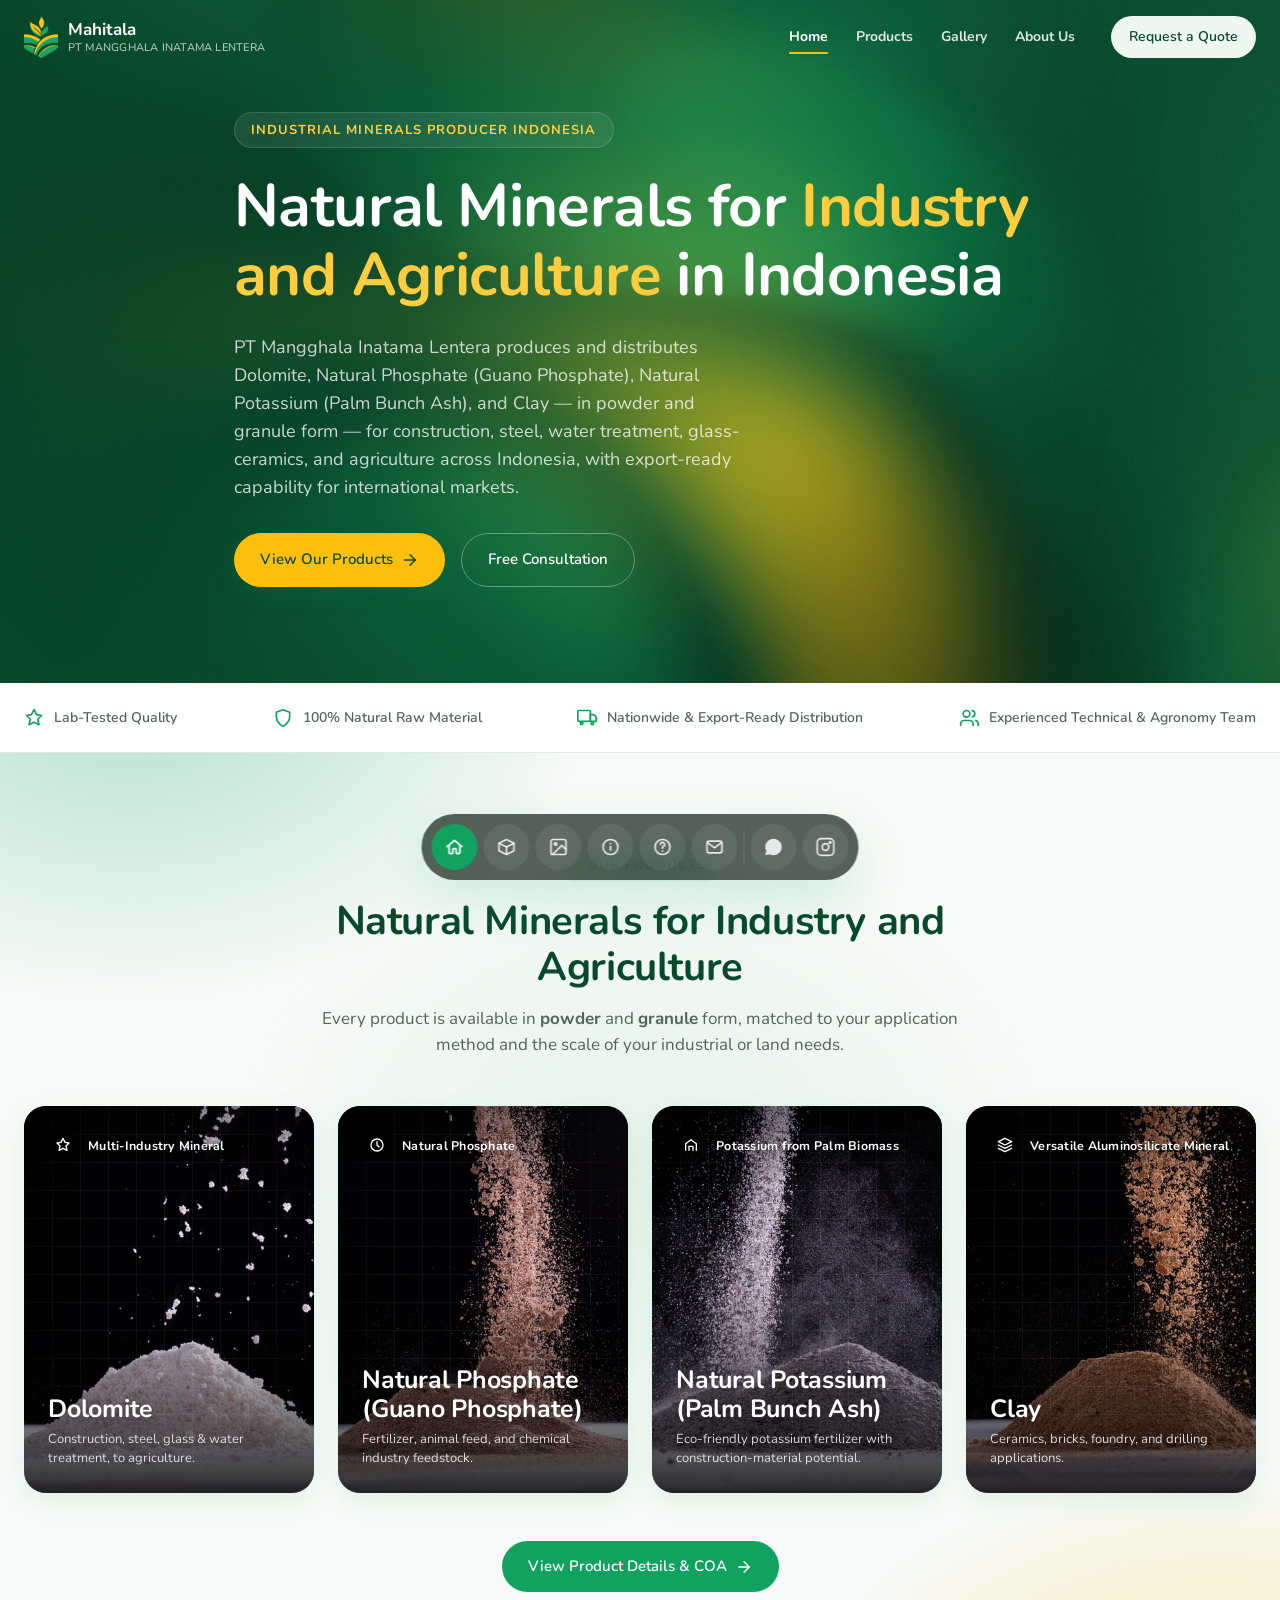
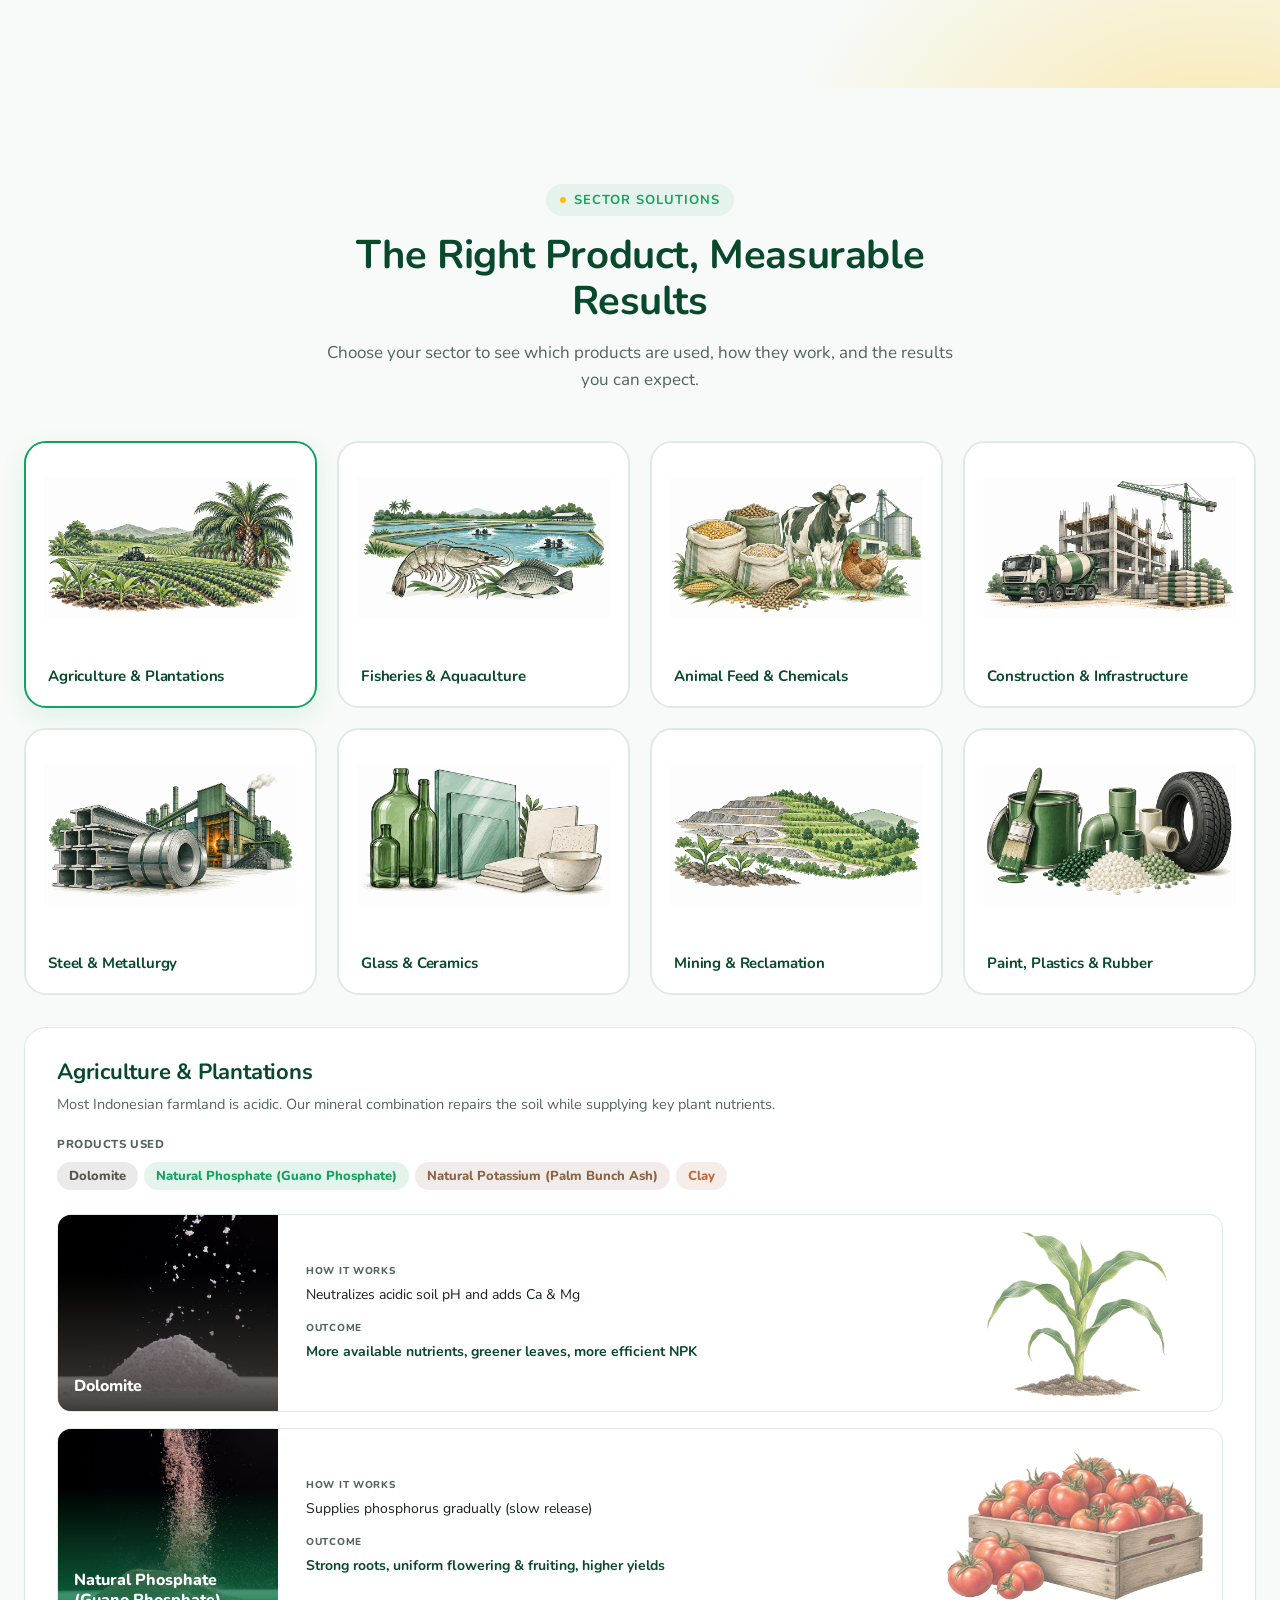
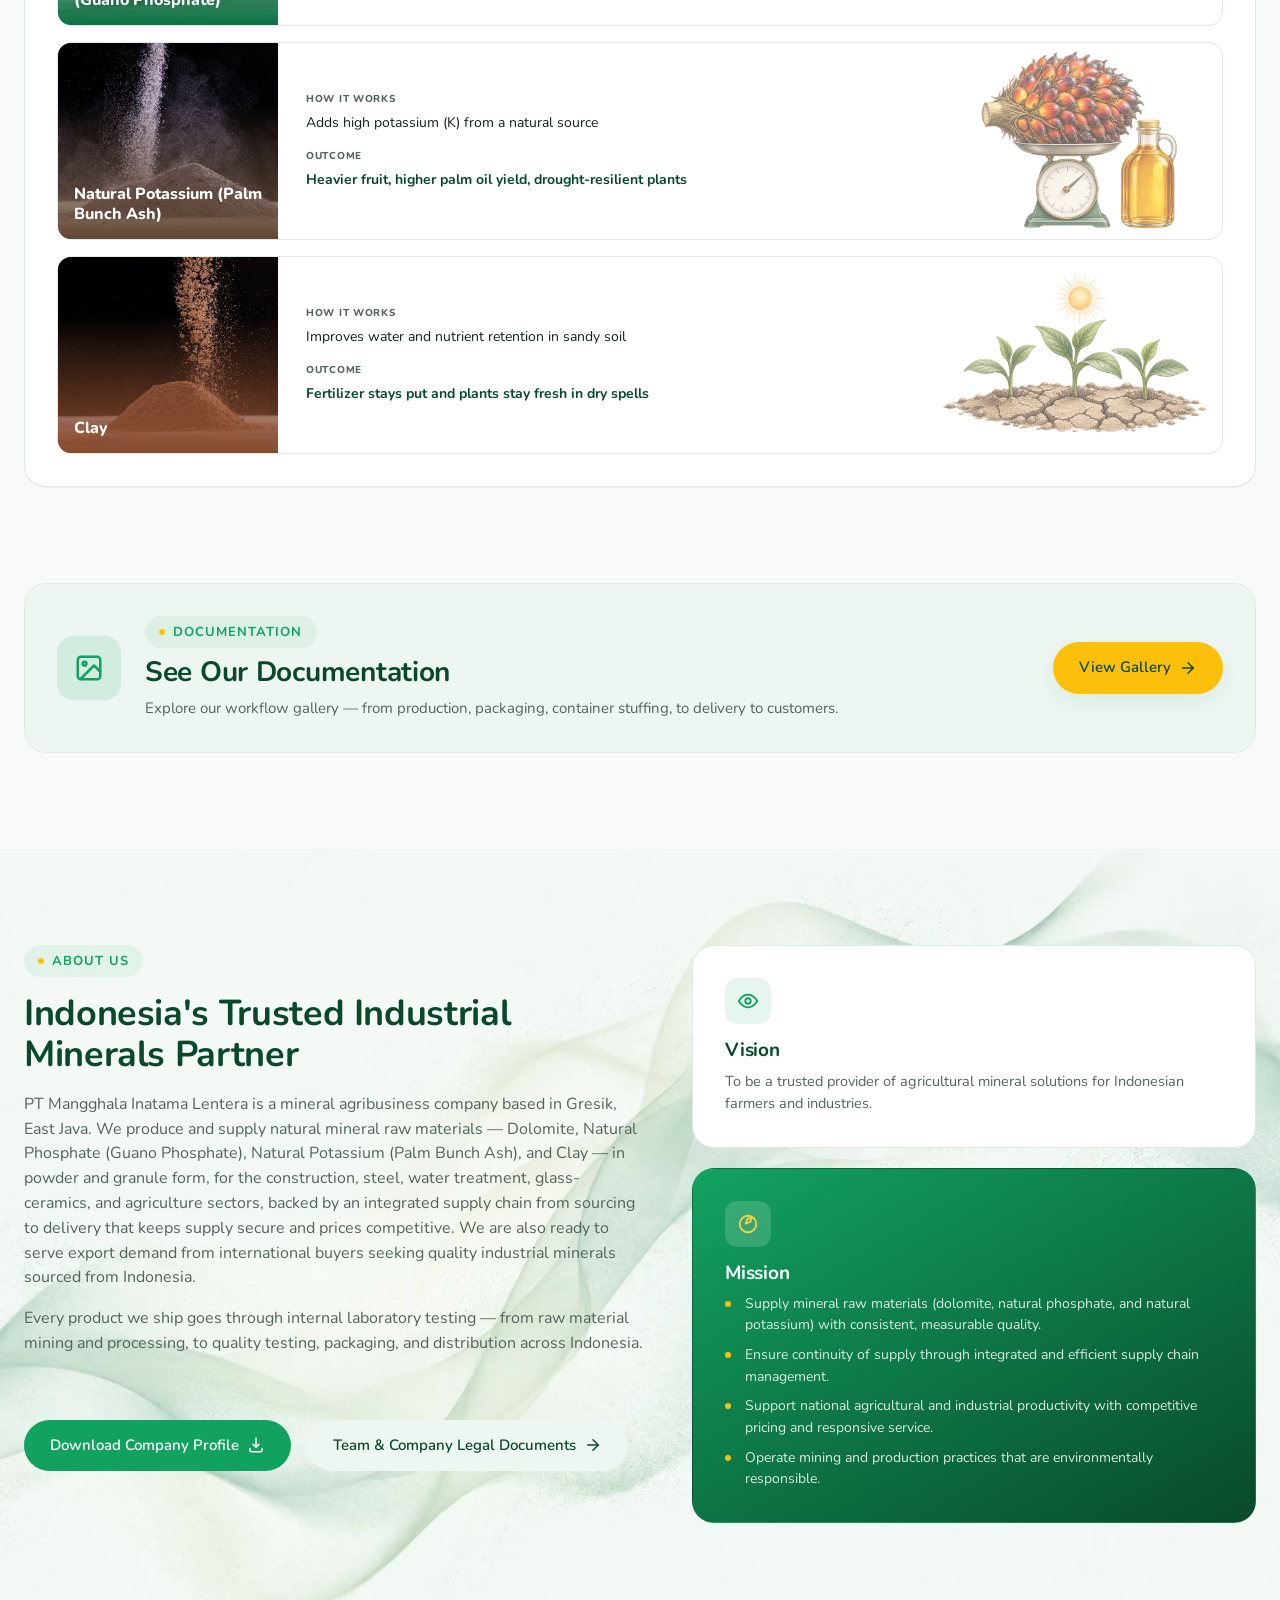
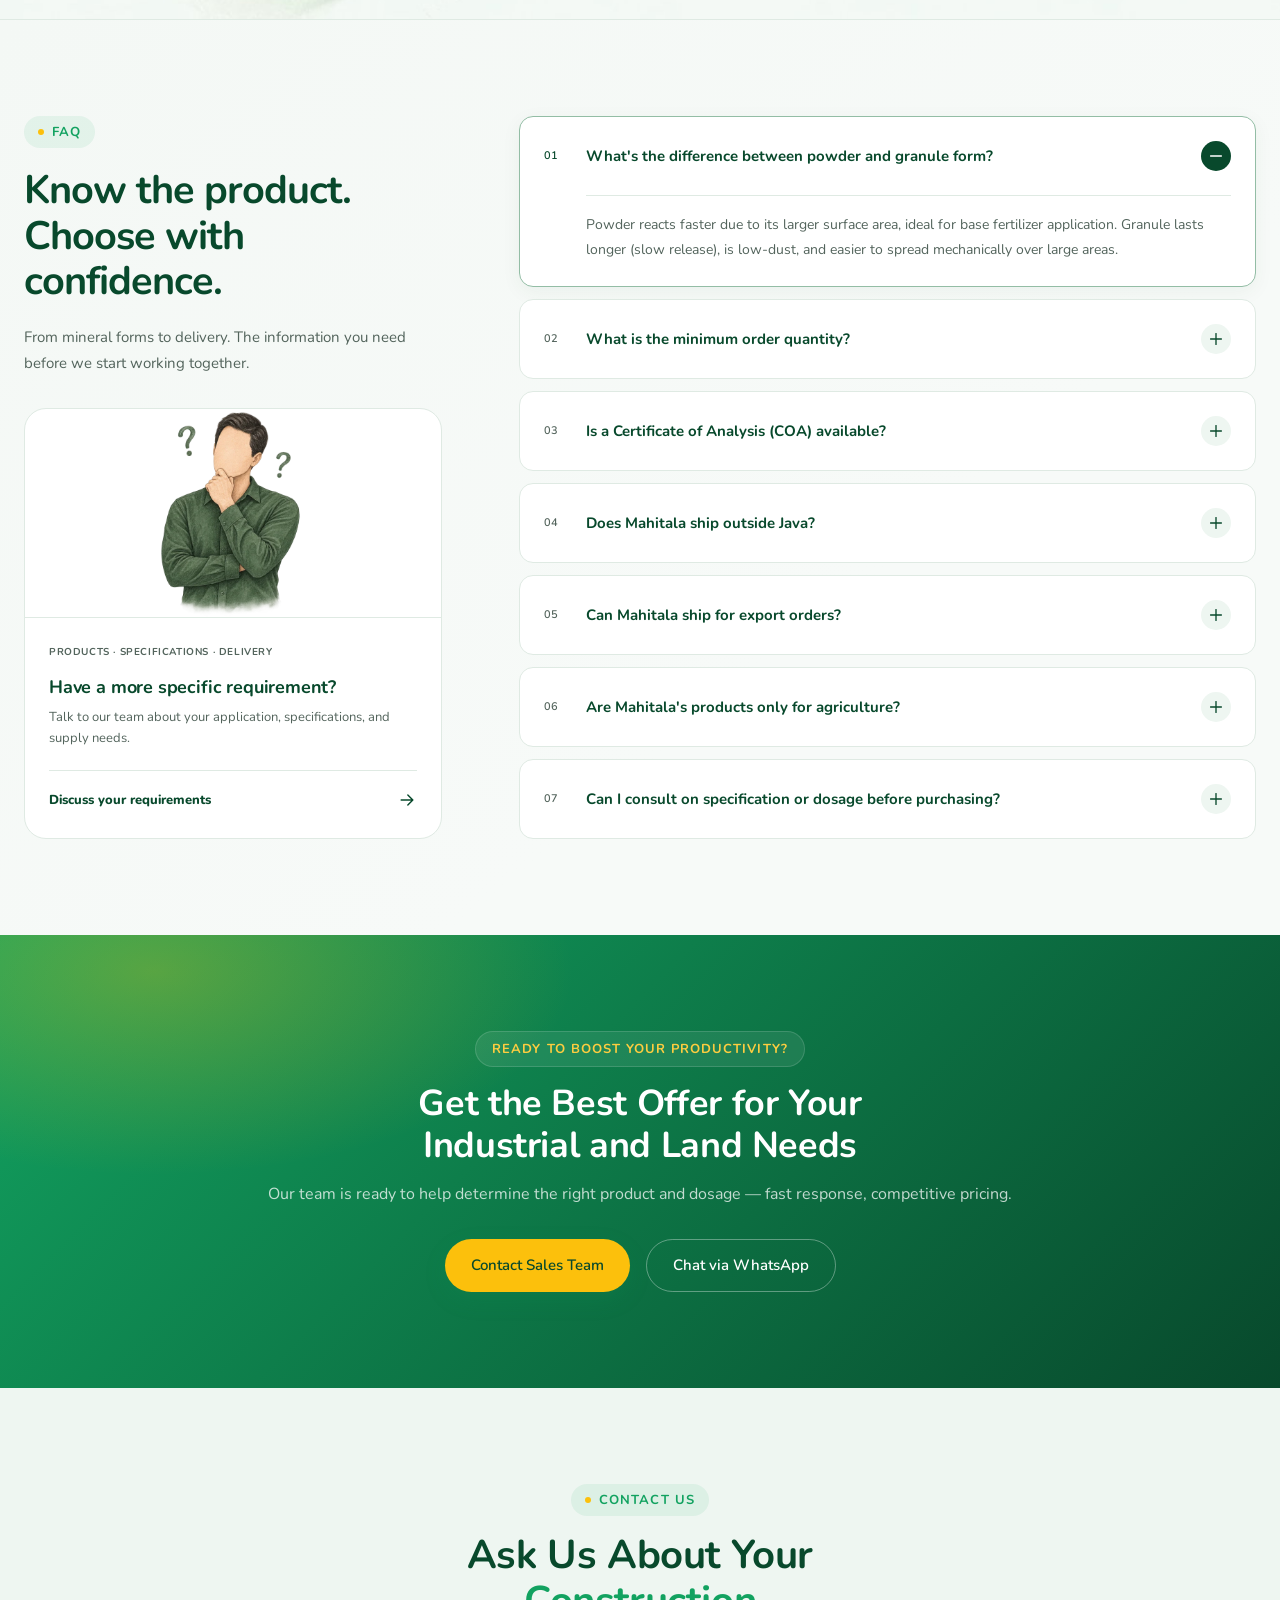
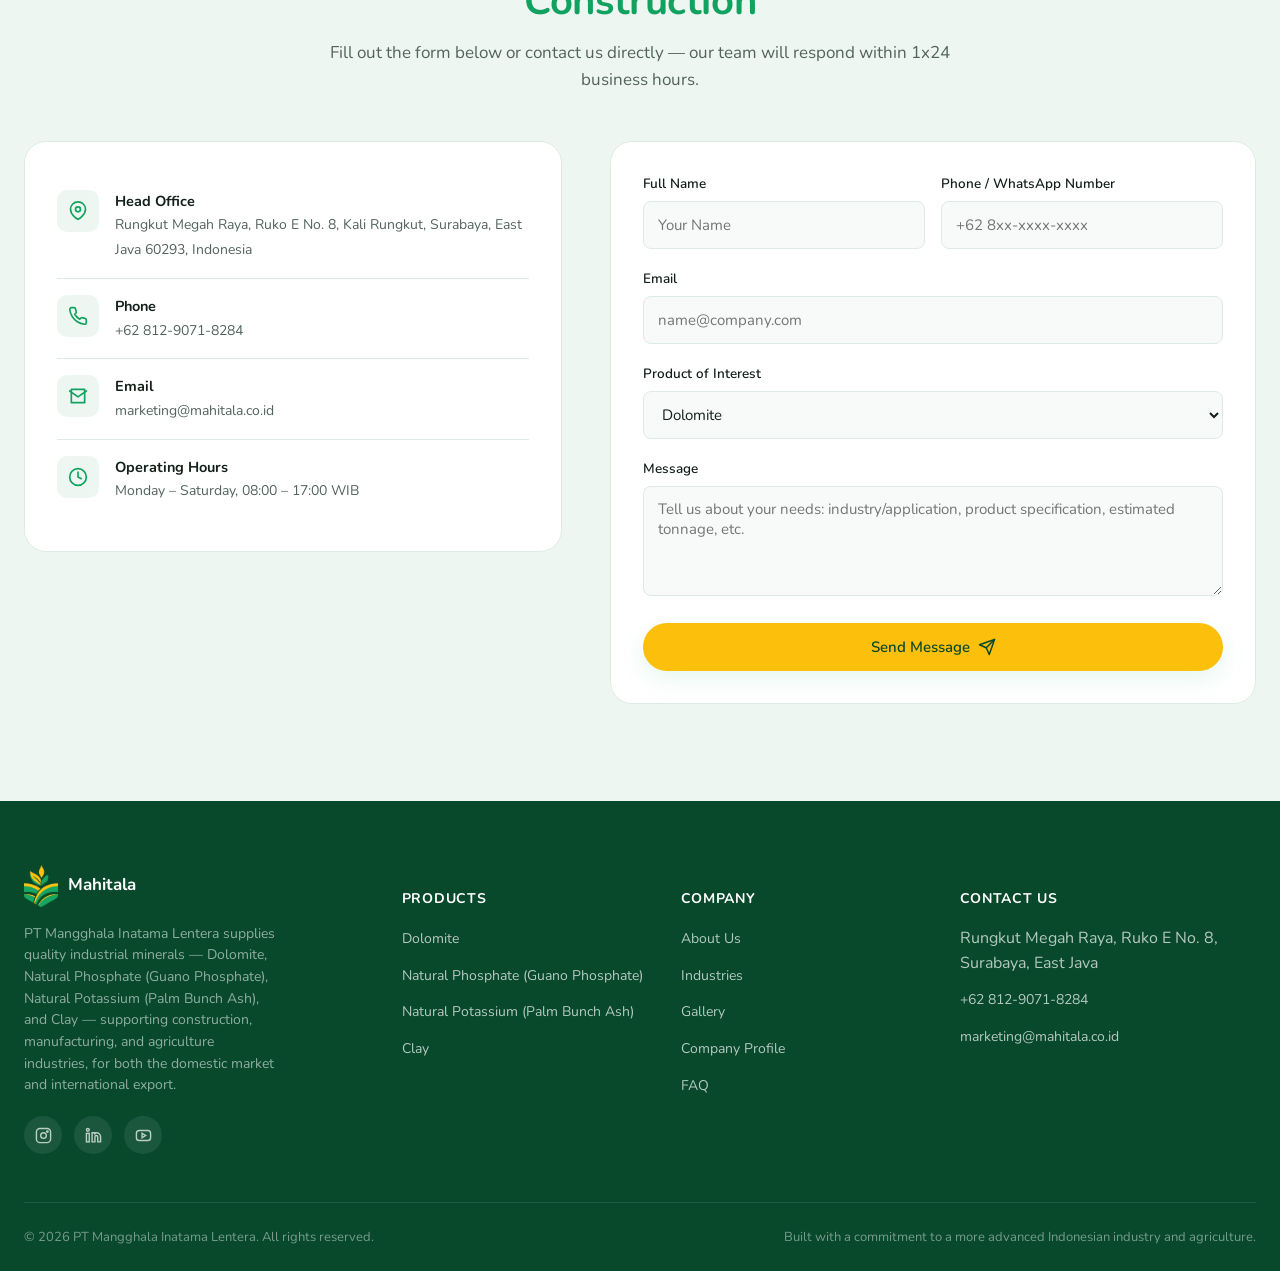
==== commit eace6f8e: "Merge origin/main: reconcile with real COA documents and nav redesign Reconciles this branch's compr" ====
--- a/index.html
+++ b/index.html
@@ -29,8 +29,18 @@
       </span>
     </a>
 
+    <nav class="header-nav" id="headerNav" aria-label="Primary">
+      <a href="#home" class="active" aria-current="page">Home</a>
+      <a href="products.html">Products</a>
+      <a href="gallery.html">Gallery</a>
+      <a href="about.html">About Us</a>
+    </nav>
+
     <div class="header-actions">
       <a href="#kontak" class="btn btn-ghost btn-sm header-cta">Request a Quote</a>
+      <button type="button" class="nav-toggle" id="navToggle" aria-label="Open menu" aria-expanded="false" aria-controls="headerNav">
+        <svg viewBox="0 0 24 24" fill="none" stroke="currentColor" stroke-width="2" stroke-linecap="round" aria-hidden="true"><line class="nt-top" x1="4" y1="7" x2="20" y2="7"/><line class="nt-mid" x1="4" y1="12" x2="20" y2="12"/><line class="nt-bot" x1="4" y1="17" x2="20" y2="17"/></svg>
+      </button>
     </div>
   </div>
 </header>
@@ -184,7 +194,7 @@
 
       <div class="reveal" style="text-align:center; margin-top: var(--space-8)">
         <a href="products.html" class="btn btn-dark">
-          <span>View TDS, COA &amp; Product Details</span>
+          <span>View Product Details &amp; COA</span>
           <svg viewBox="0 0 24 24" fill="none" stroke="currentColor" stroke-width="2" stroke-linecap="round" stroke-linejoin="round"><line x1="5" y1="12" x2="19" y2="12"/><polyline points="12 5 19 12 12 19"/></svg>
         </a>
       </div>
@@ -243,7 +253,7 @@
             <div class="sector-intro"><h3>Fisheries &amp; Aquaculture</h3><p>Water quality is the key to a good harvest. Our minerals keep pH, alkalinity, and water fertility in check so shrimp and fish grow at their best.</p><div class="sector-products"><small>Products used</small><div><button class="sector-product-pill dolomite" data-tablink="dolomite">Dolomite</button><button class="sector-product-pill phosphate" data-tablink="phosphate">Natural Phosphate (Guano Phosphate)</button></div></div></div><ol class="chain-list stagger-group"><li class="chain-row"><img class="chain-art" src="assets/industries/benefits/tambak-1.webp" alt="" aria-hidden="true" loading="lazy" decoding="async"><div class="chain-product dolomite"><img src="assets/products/dolomite-powder.jpg" alt="" loading="lazy" width="900" height="601"><span>Dolomite</span></div><div class="chain-copy"><div class="chain-step"><small>How It Works</small><p>Raises and stabilizes pond water &amp; bottom pH and alkalinity</p></div><div class="chain-step result"><small>Outcome</small><p>Less stressed shrimp, smooth molting, faster shell hardening — higher survival rate (SR)</p></div></div></li><li class="chain-row"><img class="chain-art" src="assets/industries/benefits/tambak-2.webp" alt="" aria-hidden="true" loading="lazy" decoding="async"><div class="chain-product dolomite"><img src="assets/products/dolomite-powder.jpg" alt="" loading="lazy" width="900" height="601"><span>Dolomite</span></div><div class="chain-copy"><div class="chain-step"><small>How It Works</small><p>Supplies dissolved Ca &amp; Mg needed to build the shell</p></div><div class="chain-step result"><small>Outcome</small><p>Faster growth and more uniform harvest size</p></div></div></li><li class="chain-row"><img class="chain-art" src="assets/industries/benefits/tambak-3.webp" alt="" aria-hidden="true" loading="lazy" decoding="async"><div class="chain-product phosphate"><img src="assets/products/phosphate-powder.jpg" alt="" loading="lazy" width="900" height="601"><span>Natural Phosphate (Guano Phosphate)</span></div><div class="chain-copy"><div class="chain-step"><small>How It Works</small><p>Fertilizes water to grow phytoplankton</p></div><div class="chain-step result"><small>Outcome</small><p>Stable water color &amp; plenty of natural feed — more efficient feed use (FCR)</p></div></div></li></ol>
           </div>
           <div class="sector-result-panel" data-sector-panel="pakan" hidden>
-            <div class="sector-intro"><h3>Animal Feed &amp; Chemicals</h3><p>Feed-grade minerals and chemical feedstock for livestock productivity and industrial needs.</p><div class="sector-products"><small>Products used</small><div><button class="sector-product-pill phosphate" data-tablink="phosphate">Natural Phosphate (Guano Phosphate)</button><button class="sector-product-pill dolomite" data-tablink="dolomite">Dolomite</button><button class="sector-product-pill clay" data-tablink="clay">Clay</button></div></div></div><ol class="chain-list stagger-group"><li class="chain-row"><img class="chain-art" src="assets/industries/benefits/pakan-1-hen.webp" alt="" aria-hidden="true" loading="lazy" decoding="async"><div class="chain-product phosphate"><img src="assets/products/phosphate-powder.jpg" alt="" loading="lazy" width="900" height="601"><span>Natural Phosphate (Guano Phosphate)</span></div><div class="chain-copy"><div class="chain-step"><small>How It Works</small><p>Phosphorus &amp; calcium source in feed rations</p></div><div class="chain-step result"><small>Outcome</small><p>Strong bones, optimal growth, thicker eggshells</p></div></div></li><li class="chain-row"><img class="chain-art" src="assets/industries/benefits/pakan-2.webp" alt="" aria-hidden="true" loading="lazy" decoding="async"><div class="chain-product dolomite"><img src="assets/products/dolomite-powder.jpg" alt="" loading="lazy" width="900" height="601"><span>Dolomite</span></div><div class="chain-copy"><div class="chain-step"><small>How It Works</small><p>Ca &amp; Mg supplement for livestock and poultry feed</p></div><div class="chain-step result"><small>Outcome</small><p>Prevents mineral deficiency, keeps livestock productive</p></div></div></li><li class="chain-row"><img class="chain-art" src="assets/industries/benefits/pakan-3.webp" alt="" aria-hidden="true" loading="lazy" decoding="async"><div class="chain-product clay"><img src="assets/products/clay-powder.jpg" alt="" loading="lazy" width="900" height="601"><span>Clay</span></div><div class="chain-copy"><div class="chain-step"><small>How It Works</small><p>Feed pellet binder</p></div><div class="chain-step result"><small>Outcome</small><p>Pellets hold together, less feed waste</p></div></div></li><li class="chain-row"><img class="chain-art" src="assets/industries/benefits/pakan-4.webp" alt="" aria-hidden="true" loading="lazy" decoding="async"><div class="chain-product phosphate"><img src="assets/products/phosphate-powder.jpg" alt="" loading="lazy" width="900" height="601"><span>Natural Phosphate (Guano Phosphate)</span></div><div class="chain-copy"><div class="chain-step"><small>How It Works</small><p>Processed into phosphoric acid &amp; phosphate compounds</p></div><div class="chain-step result"><small>Outcome</small><p>Feedstock for fertilizer, detergent, and water treatment industries</p></div></div></li></ol>
+            <div class="sector-intro"><h3>Animal Feed &amp; Chemicals</h3><p>Feed-grade minerals and chemical feedstock for livestock productivity and industrial needs.</p><div class="sector-products"><small>Products used</small><div><button class="sector-product-pill phosphate" data-tablink="phosphate">Natural Phosphate (Guano Phosphate)</button><button class="sector-product-pill dolomite" data-tablink="dolomite">Dolomite</button><button class="sector-product-pill clay" data-tablink="clay">Clay</button></div></div></div><ol class="chain-list stagger-group"><li class="chain-row"><img class="chain-art" src="assets/industries/benefits/pakan-1-hen.webp" alt="" aria-hidden="true" loading="lazy" decoding="async"><div class="chain-product phosphate"><img src="assets/products/phosphate-powder.jpg" alt="" loading="lazy" width="900" height="601"><span>Natural Phosphate (Guano Phosphate)</span></div><div class="chain-copy"><div class="chain-step"><small>How It Works</small><p>Phosphorus &amp; calcium source in feed rations</p></div><div class="chain-step result"><small>Outcome</small><p>Strong bones, optimal growth, thicker eggshells</p></div></div></li><li class="chain-row"><img class="chain-art" src="assets/industries/benefits/pakan-2.webp" alt="" aria-hidden="true" loading="lazy" decoding="async"><div class="chain-product dolomite"><img src="assets/products/dolomite-powder.jpg" alt="" loading="lazy" width="900" height="601"><span>Dolomite</span></div><div class="chain-copy"><div class="chain-step"><small>How It Works</small><p>Ca &amp; Mg supplement for livestock and poultry feed</p></div><div class="chain-step result"><small>Outcome</small><p>Prevents mineral deficiency, keeps livestock productive</p></div></div></li><li class="chain-row"><img class="chain-art" src="assets/industries/benefits/pakan-3.webp" alt="" aria-hidden="true" loading="lazy" decoding="async"><div class="chain-product clay"><img src="assets/products/clay-powder.jpg" alt="" loading="lazy" width="900" height="601"><span>Clay</span></div><div class="chain-copy"><div class="chain-step"><small>How It Works</small><p>Feed pellet binder</p></div><div class="chain-step result"><small>Outcome</small><p>Pellets hold together, less feed waste</p></div></div></li><li class="chain-row"><img class="chain-art" src="assets/industries/benefits/pakan-4-dry-bedding.png" alt="" aria-hidden="true" loading="lazy" decoding="async"><div class="chain-product dolomite"><img src="assets/products/dolomite-powder.jpg" alt="" loading="lazy" width="900" height="601"><span>Dolomite</span></div><div class="chain-copy"><div class="chain-step"><small>How It Works</small><p>Applied to coop bedding to help absorb moisture</p></div><div class="chain-step result"><small>Outcome</small><p>Drier bedding, reduced coop odors</p></div></div></li><li class="chain-row"><img class="chain-art" src="assets/industries/benefits/pakan-5-coop-hygiene.png" alt="" aria-hidden="true" loading="lazy" decoding="async"><div class="chain-product dolomite"><img src="assets/products/dolomite-powder.jpg" alt="" loading="lazy" width="900" height="601"><span>Dolomite</span></div><div class="chain-copy"><div class="chain-step"><small>How It Works</small><p>Helps keep coop bedding dry and clean</p></div><div class="chain-step result"><small>Outcome</small><p>Helps reduce flies and limit bacterial growth</p></div></div></li></ol>
           </div>
           <div class="sector-result-panel" data-sector-panel="konstruksi" hidden>
             <div class="sector-intro"><h3>Construction &amp; Infrastructure</h3><p>From cement to bricks, our minerals are raw materials and additives that make building materials stronger, more efficient, and greener.</p><div class="sector-products"><small>Products used</small><div><button class="sector-product-pill dolomite" data-tablink="dolomite">Dolomite</button><button class="sector-product-pill palmash" data-tablink="palmash">Natural Potassium (Palm Bunch Ash)</button><button class="sector-product-pill clay" data-tablink="clay">Clay</button></div></div></div><ol class="chain-list stagger-group"><li class="chain-row"><img class="chain-art" src="assets/industries/benefits/konstruksi-1.webp" alt="" aria-hidden="true" loading="lazy" decoding="async"><div class="chain-product dolomite"><img src="assets/products/dolomite-powder.jpg" alt="" loading="lazy" width="900" height="601"><span>Dolomite</span></div><div class="chain-copy"><div class="chain-step"><small>How It Works</small><p>Serves as filler and aggregate in cement &amp; concrete</p></div><div class="chain-step result"><small>Outcome</small><p>Denser concrete at a more efficient material cost</p></div></div></li><li class="chain-row"><img class="chain-art" src="assets/industries/benefits/konstruksi-2.webp" alt="" aria-hidden="true" loading="lazy" decoding="async"><div class="chain-product palmash"><img src="assets/products/palmash-powder.jpg" alt="" loading="lazy" width="900" height="601"><span>Natural Potassium (Palm Bunch Ash)</span></div><div class="chain-copy"><div class="chain-step"><small>How It Works</small><p>Reactive pozzolanic silica partially replaces cement</p></div><div class="chain-step result"><small>Outcome</small><p>Lower carbon footprint — green concrete from palm waste</p></div></div></li><li class="chain-row"><img class="chain-art" src="assets/industries/benefits/konstruksi-3.webp" alt="" aria-hidden="true" loading="lazy" decoding="async"><div class="chain-product clay"><img src="assets/products/clay-powder.jpg" alt="" loading="lazy" width="900" height="601"><span>Clay</span></div><div class="chain-copy"><div class="chain-step"><small>How It Works</small><p>Raw material for bricks, roof tiles, and Al₂O₃/SiO₂ for cement clinker</p></div><div class="chain-step result"><small>Outcome</small><p>Strong, weather-resistant building materials</p></div></div></li></ol>
@@ -260,6 +270,7 @@
           <div class="sector-result-panel" data-sector-panel="cat" hidden>
             <div class="sector-intro"><h3>Paint, Plastics &amp; Rubber</h3><p>Mineral fillers cut formulation costs while improving the physical properties of the end product.</p><div class="sector-products"><small>Products used</small><div><button class="sector-product-pill dolomite" data-tablink="dolomite">Dolomite</button><button class="sector-product-pill clay" data-tablink="clay">Clay</button></div></div></div><ol class="chain-list stagger-group"><li class="chain-row"><img class="chain-art" src="assets/industries/benefits/cat-1.webp" alt="" aria-hidden="true" loading="lazy" decoding="async"><div class="chain-product dolomite"><img src="assets/products/dolomite-powder.jpg" alt="" loading="lazy" width="900" height="601"><span>Dolomite</span></div><div class="chain-copy"><div class="chain-step"><small>How It Works</small><p>White carbonate filler in paint, plastics, and rubber</p></div><div class="chain-step result"><small>Outcome</small><p>Lower resin/pigment cost, stiffer and more weather-resistant products</p></div></div></li><li class="chain-row"><img class="chain-art" src="assets/industries/benefits/cat-2.webp" alt="" aria-hidden="true" loading="lazy" decoding="async"><div class="chain-product clay"><img src="assets/products/clay-powder.jpg" alt="" loading="lazy" width="900" height="601"><span>Clay</span></div><div class="chain-copy"><div class="chain-step"><small>How It Works</small><p>Pigment extender in paint, coatings, and paper</p></div><div class="chain-step result"><small>Outcome</small><p>Better opacity &amp; hiding power, smoother surfaces</p></div></div></li></ol>
           </div>
+
 
 
 
@@ -645,5 +656,6 @@
 <script src="js/hero-bg.js"></script>
 <script src="js/benefits-data.js"></script>
 <script src="js/main.js"></script>
+<script src="js/nav.js"></script>
 </body>
 </html>
--- a/css/style.css
+++ b/css/style.css
@@ -307,6 +307,88 @@
 .site-header.scrolled .brand-text small { color: var(--color-muted-foreground); }
 
 .header-actions { display: flex; align-items: center; gap: var(--space-3); }
+
+/* Primary text nav in the header (About, Products, Gallery pages).
+   Light over the dark hero, dark once the header turns white on scroll. */
+.header-nav { display: flex; align-items: center; gap: 4px; margin-left: auto; }
+.header-nav a {
+  position: relative;
+  padding: 8px 12px;
+  border-radius: var(--radius-full);
+  font-size: 14px;
+  font-weight: 700;
+  color: rgba(255, 255, 255, 0.85);
+  transition: color 200ms var(--ease-standard), background 200ms var(--ease-standard);
+}
+.header-nav a:hover { color: #fff; background: rgba(255, 255, 255, 0.1); }
+.header-nav a.active { color: #fff; }
+.header-nav a.active::after {
+  content: "";
+  position: absolute;
+  left: 12px; right: 12px; bottom: 2px;
+  height: 2px;
+  border-radius: 2px;
+  background: var(--color-accent);
+}
+.site-header.scrolled .header-nav a { color: var(--color-muted-foreground); }
+.site-header.scrolled .header-nav a:hover { color: var(--color-primary-dark); background: var(--color-surface-alt); }
+.site-header.scrolled .header-nav a.active { color: var(--color-primary-dark); }
+
+.nav-toggle {
+  display: none;
+  width: 42px; height: 42px;
+  border-radius: 50%;
+  align-items: center;
+  justify-content: center;
+  color: #fff;
+  background: rgba(255, 255, 255, 0.12);
+  transition: background 200ms var(--ease-standard), color 200ms var(--ease-standard);
+}
+.nav-toggle svg { width: 22px; height: 22px; }
+.nav-toggle line { transition: transform 220ms var(--ease-standard), opacity 160ms var(--ease-standard); transform-origin: 12px 12px; }
+.site-header.scrolled .nav-toggle { color: var(--color-primary-dark); background: var(--color-surface-alt); }
+.site-header.nav-open .nt-top { transform: translateY(5px) rotate(45deg); }
+.site-header.nav-open .nt-mid { opacity: 0; }
+.site-header.nav-open .nt-bot { transform: translateY(-5px) rotate(-45deg); }
+
+@media (max-width: 1024px) {
+  .nav-toggle { display: inline-flex; }
+  /* Collapsed into a dropdown card under the header */
+  .header-nav {
+    position: absolute;
+    top: calc(100% + 6px);
+    left: var(--space-4);
+    right: var(--space-4);
+    flex-direction: column;
+    align-items: stretch;
+    gap: 2px;
+    margin: 0;
+    padding: var(--space-2);
+    border-radius: var(--radius-lg);
+    background: var(--color-surface);
+    box-shadow: var(--shadow-lg), 0 0 0 1px var(--color-border);
+    opacity: 0;
+    visibility: hidden;
+    transform: translateY(-8px);
+    transition: opacity 200ms var(--ease-standard), transform 200ms var(--ease-standard), visibility 0s linear 200ms;
+  }
+  .site-header.nav-open .header-nav {
+    opacity: 1;
+    visibility: visible;
+    transform: translateY(0);
+    transition: opacity 200ms var(--ease-standard), transform 200ms var(--ease-standard);
+  }
+  .header-nav a,
+  .site-header.scrolled .header-nav a { padding: 12px 16px; font-size: 15px; color: var(--color-foreground); border-radius: var(--radius-md); }
+  .header-nav a:hover,
+  .site-header.scrolled .header-nav a:hover { color: var(--color-primary-dark); background: var(--color-surface-alt); }
+  .header-nav a.active,
+  .site-header.scrolled .header-nav a.active { color: var(--color-primary-dark); background: rgba(18, 162, 96, 0.1); }
+  .header-nav a.active::after { left: 0; right: auto; top: 12px; bottom: 12px; width: 3px; height: auto; }
+}
+@media (prefers-reduced-motion: reduce) {
+  .header-nav, .nav-toggle line { transition: none !important; }
+}
 
 @media (max-width: 480px) {
   .header-cta { display: none; }
@@ -1488,6 +1570,168 @@
 .gallery-hero .section-head h2 { color: #fff; }
 .gallery-hero .section-head p { color: rgba(255, 255, 255, 0.78); }
 
+/* ---------- Page hero (products.html, gallery.html) ----------
+   Same animated brand gradient as the homepage hero (#heroCanvas via
+   hero-bg.js), with copy on the left and a visual collage on the right. */
+.page-hero {
+  position: relative;
+  isolation: isolate;
+  overflow: hidden;
+  padding-top: 132px;
+  padding-bottom: var(--space-16);
+  background: var(--color-primary-dark);
+  color: #fff;
+}
+.page-hero::before {
+  content: "";
+  position: absolute;
+  inset: 0;
+  z-index: -2;
+  background: linear-gradient(155deg, var(--color-primary) 0%, var(--color-primary-dark) 100%);
+}
+.page-hero-scrim {
+  position: absolute;
+  inset: 0;
+  z-index: 0;
+  pointer-events: none;
+  background: linear-gradient(100deg, rgba(8, 73, 44, 0.82) 0%, rgba(8, 73, 44, 0.55) 45%, rgba(8, 73, 44, 0.2) 75%, rgba(8, 73, 44, 0.1) 100%);
+}
+.page-hero-grid {
+  position: relative;
+  z-index: 1;
+  display: grid;
+  grid-template-columns: 1.05fr 1fr;
+  gap: var(--space-12);
+  align-items: center;
+}
+.page-hero h1 {
+  margin-top: var(--space-5);
+  font-size: clamp(32px, 4.4vw, 52px);
+  line-height: 1.1;
+  letter-spacing: -0.02em;
+  color: #fff;
+}
+.page-hero h1 em { font-style: normal; color: var(--color-accent-light); }
+.page-hero .hero-lede { max-width: 520px; }
+.page-hero .pdetail-jump { justify-content: flex-start; margin-top: var(--space-6); }
+
+.page-hero-labs { display: flex; align-items: center; gap: var(--space-3); margin-top: var(--space-6); }
+.page-hero-labs small {
+  font-size: 11px;
+  font-weight: 800;
+  letter-spacing: 0.08em;
+  text-transform: uppercase;
+  color: rgba(255, 255, 255, 0.75);
+}
+.labs-pill {
+  display: inline-flex;
+  align-items: center;
+  gap: 12px;
+  padding: 8px 16px;
+  border-radius: var(--radius-full);
+  background: #fff;
+  box-shadow: 0 8px 24px rgba(0, 0, 0, 0.18);
+}
+.labs-pill img { display: block; width: auto; }
+.labs-pill .lab-idsurvey { height: 20px; }
+.labs-pill .lab-sucofindo { height: 26px; }
+
+.page-hero-visual { display: grid; grid-template-columns: repeat(2, minmax(0, 1fr)); gap: var(--space-4); }
+
+/* Products: 2x2 product photo tiles, right column offset for rhythm */
+.phv-tile {
+  position: relative;
+  overflow: hidden;
+  aspect-ratio: 5 / 4;
+  border-radius: var(--radius-lg);
+  background: #111;
+  box-shadow: 0 18px 40px rgba(0, 0, 0, 0.28);
+  border: 1px solid rgba(255, 255, 255, 0.14);
+  transition: transform 300ms var(--ease-standard), box-shadow 300ms var(--ease-standard);
+}
+.phv-tile:nth-child(even) { transform: translateY(28px); }
+.phv-tile img { position: absolute; inset: 0; width: 100%; height: 100%; object-fit: cover; transition: transform 600ms var(--ease-standard); }
+.phv-tile::after {
+  content: "";
+  position: absolute;
+  inset: 0;
+  background: linear-gradient(180deg, transparent 50%, rgba(0, 0, 0, 0.72) 100%);
+}
+.phv-label {
+  position: absolute;
+  left: 14px; right: 14px; bottom: 12px;
+  z-index: 1;
+  display: flex;
+  flex-direction: column;
+  font-size: 16px;
+  font-weight: 900;
+  line-height: 1.2;
+  color: #fff;
+}
+.phv-label small { font-size: 11px; font-weight: 700; color: var(--color-accent-light); margin-bottom: 2px; }
+
+/* Gallery: four supply-flow stage cards */
+.phv-step {
+  display: flex;
+  flex-direction: column;
+  overflow: hidden;
+  text-align: left;
+  border-radius: var(--radius-md);
+  background: #fff;
+  box-shadow: 0 16px 36px rgba(0, 0, 0, 0.25);
+  transition: transform 260ms var(--ease-standard), box-shadow 260ms var(--ease-standard);
+}
+.phv-step:nth-child(even) { transform: translateY(24px); }
+.phv-step-img { display: block; aspect-ratio: 2 / 1; background: #f6f3ec; }
+.phv-step-img img { width: 100%; height: 100%; object-fit: cover; display: block; }
+.phv-step-label {
+  display: flex;
+  align-items: center;
+  gap: 10px;
+  padding: 10px 14px;
+  font-size: 14px;
+  font-weight: 800;
+  color: var(--color-primary-dark);
+}
+.phv-step-label b {
+  display: inline-flex;
+  align-items: center;
+  justify-content: center;
+  width: 28px; height: 28px;
+  border-radius: 50%;
+  font-size: 12px;
+  background: var(--color-accent);
+  color: var(--color-primary-dark);
+}
+
+/* Lift-on-hover only for real pointers, and only in the two-column layout
+   where the even tiles are offset. */
+@media (hover: hover) and (pointer: fine) and (min-width: 901px) {
+  .phv-tile:hover { box-shadow: 0 22px 48px rgba(0, 0, 0, 0.36); }
+  .phv-tile:hover img { transform: scale(1.06); }
+  .phv-tile:nth-child(odd):hover { transform: translateY(-4px); }
+  .phv-tile:nth-child(even):hover { transform: translateY(24px); }
+  .phv-step:hover { box-shadow: 0 20px 44px rgba(0, 0, 0, 0.32); }
+  .phv-step:nth-child(odd):hover { transform: translateY(-4px); }
+  .phv-step:nth-child(even):hover { transform: translateY(20px); }
+}
+@media (max-width: 900px) {
+  .page-hero { padding-top: 112px; padding-bottom: var(--space-12); }
+  .page-hero-grid { grid-template-columns: 1fr; gap: var(--space-8); }
+  .page-hero-visual { gap: var(--space-3); }
+  .phv-tile:nth-child(even), .phv-step:nth-child(even) { transform: none; }
+}
+@media (max-width: 560px) {
+  .page-hero-labs { flex-wrap: wrap; }
+  .phv-label { font-size: 14px; left: 10px; right: 10px; bottom: 8px; }
+  .phv-step-label { padding: 8px 10px; font-size: 12.5px; gap: 8px; }
+  .phv-step-label b { width: 24px; height: 24px; font-size: 11px; }
+}
+@media (prefers-reduced-motion: reduce) {
+  .phv-tile, .phv-tile img, .phv-step { transition: none; }
+  .phv-tile:hover img { transform: none; }
+}
+
 .gallery-filters {
   display: flex;
   gap: var(--space-2);
@@ -1748,44 +1992,6 @@
 .pdetail-content h3 { font-size: 24px; margin-bottom: var(--space-3); }
 .pdetail-content > p { color: var(--color-muted-foreground); margin-bottom: var(--space-6); line-height: 1.65; }
 
-.tds-table-wrap { overflow-x: auto; margin-bottom: var(--space-4); }
-.tds-table {
-  width: 100%;
-  border-collapse: collapse;
-  font-size: 14px;
-  min-width: 380px;
-}
-.tds-table caption {
-  text-align: left;
-  font-weight: 700;
-  font-size: 13px;
-  letter-spacing: 0.02em;
-  text-transform: uppercase;
-  color: var(--color-primary-dark);
-  margin-bottom: var(--space-3);
-}
-.tds-table th, .tds-table td {
-  text-align: left;
-  padding: 10px 14px;
-  border-bottom: 1px solid var(--color-border);
-}
-.tds-table th {
-  background: var(--color-surface-alt);
-  font-size: 12.5px;
-  text-transform: uppercase;
-  letter-spacing: 0.02em;
-  color: var(--color-muted-foreground);
-}
-.tds-table td.tds-placeholder { color: var(--color-muted-foreground); font-style: italic; }
-.tds-table td.tds-na { color: var(--color-muted-foreground); text-align: center; }
-
-.tds-note {
-  font-size: 13px;
-  color: var(--color-muted-foreground);
-  font-style: italic;
-  margin-bottom: var(--space-6);
-}
-
 .coa-card {
   display: flex;
   align-items: center;
@@ -1809,6 +2015,59 @@
 .coa-icon svg { width: 24px; height: 24px; }
 .coa-card p { font-size: 13.5px; color: var(--color-muted-foreground); line-height: 1.5; margin: 0; }
 .coa-card strong { color: var(--color-foreground); }
+
+/* Third-party verified COA (Dolomite, Clay): key results, lab logos and
+   a link to the scanned report. */
+.coa-card.coa-verified {
+  display: block;
+  background: var(--color-surface);
+  border-color: color-mix(in srgb, var(--color-primary) 30%, var(--color-border));
+}
+.coa-verified .coa-head { display: flex; align-items: center; gap: var(--space-4); }
+.coa-verified .coa-icon { background: rgba(18, 162, 96, 0.1); }
+.coa-verified .coa-head span { font-size: 12.5px; }
+
+.coa-results {
+  display: grid;
+  grid-template-columns: repeat(4, minmax(0, 1fr));
+  gap: var(--space-2);
+  margin: var(--space-5) 0 0;
+}
+.coa-results div {
+  display: flex;
+  flex-direction: column;
+  padding: 10px 12px;
+  border-radius: var(--radius-sm);
+  background: var(--color-surface-alt);
+}
+.coa-results dt { font-size: 11.5px; font-weight: 700; line-height: 1.3; color: var(--color-muted-foreground); }
+.coa-results dd { margin: auto 0 0; padding-top: 6px; font-size: 18px; font-weight: 900; line-height: 1.2; color: var(--color-primary-dark); }
+@media (max-width: 1100px) { .coa-results { grid-template-columns: repeat(2, minmax(0, 1fr)); } }
+.coa-results.is-2 { grid-template-columns: repeat(2, minmax(0, 1fr)); }
+
+.coa-foot {
+  display: flex;
+  align-items: center;
+  justify-content: space-between;
+  flex-wrap: wrap;
+  gap: var(--space-3) var(--space-4);
+  margin-top: var(--space-5);
+  padding-top: var(--space-4);
+  border-top: 1px solid var(--color-border);
+}
+.coa-labs { display: flex; align-items: center; gap: var(--space-3); }
+.coa-labs small {
+  font-size: 11px;
+  font-weight: 800;
+  letter-spacing: 0.06em;
+  text-transform: uppercase;
+  color: var(--color-muted-foreground);
+}
+.coa-labs img { display: block; width: auto; }
+.coa-labs .lab-idsurvey { height: 22px; }
+.coa-labs .lab-sucofindo { height: 30px; }
+.coa-download svg { width: 16px; height: 16px; }
+.coa-card .coa-note { margin-top: var(--space-3); font-size: 12px; font-style: italic; }
 
 @media (prefers-reduced-motion: reduce) {
   .team-card, .legal-card { transition: none; }
@@ -1900,17 +2159,45 @@
 }
 .benefit-list .tick.benefit-icon svg { width: 20px; height: 20px; }
 
-.benefit-more {
-  display: inline-flex;
-  align-items: center;
-  gap: 6px;
-  margin-top: var(--space-5);
-  font-size: 13.5px;
+/* Homepage product modal: jump to this product's full specs on products.html */
+.spec-cta {
+  display: flex;
+  align-items: center;
+  justify-content: space-between;
+  gap: var(--space-4);
+  margin-top: var(--space-6);
+  padding: var(--space-4) var(--space-5);
+  border: 1px solid color-mix(in srgb, var(--color-primary) 28%, var(--color-border));
+  border-radius: var(--radius-md);
+  background: var(--color-surface-alt);
+}
+.spec-cta-copy { min-width: 0; }
+.spec-cta-copy p { font-size: 13px; line-height: 1.5; color: var(--color-muted-foreground); }
+.spec-cta-labs { display: flex; align-items: center; gap: 10px; margin-bottom: 6px; }
+.spec-cta-labs small {
+  white-space: nowrap;
+  font-size: 10.5px;
   font-weight: 800;
-  color: var(--color-primary);
-}
-.benefit-more svg { width: 16px; height: 16px; transition: transform 200ms var(--ease-standard); }
-.benefit-more:hover svg { transform: translateX(3px); }
+  letter-spacing: 0.06em;
+  text-transform: uppercase;
+  color: var(--color-primary-dark);
+}
+.spec-cta-labs img { display: block; width: auto; }
+.spec-cta-labs .lab-idsurvey { height: 18px; }
+.spec-cta-labs .lab-sucofindo { height: 24px; }
+.spec-cta .btn { flex-shrink: 0; }
+.btn-outline-dark {
+  background: var(--color-surface);
+  color: var(--color-primary-dark);
+  border: 1.5px solid var(--color-primary);
+}
+.btn-outline-dark:hover { background: var(--color-primary); color: #fff; transform: translateY(-2px); }
+.btn-outline-dark svg { width: 16px; height: 16px; transition: transform 200ms var(--ease-standard); }
+.btn-outline-dark:hover svg { transform: translateX(3px); }
+@media (max-width: 560px) {
+  .spec-cta { flex-direction: column; align-items: stretch; }
+  .spec-cta .btn { justify-content: center; }
+}
 
 /* Products hero quick-jump pills */
 .pdetail-jump {
@@ -2073,6 +2360,6 @@
 }
 
 @media (prefers-reduced-motion: reduce) {
-  .benefit-tile, .benefit-more svg { transition: none; }
+  .benefit-tile, .btn-outline-dark svg { transition: none; }
   .benefit-tile:hover { transform: none; }
 }
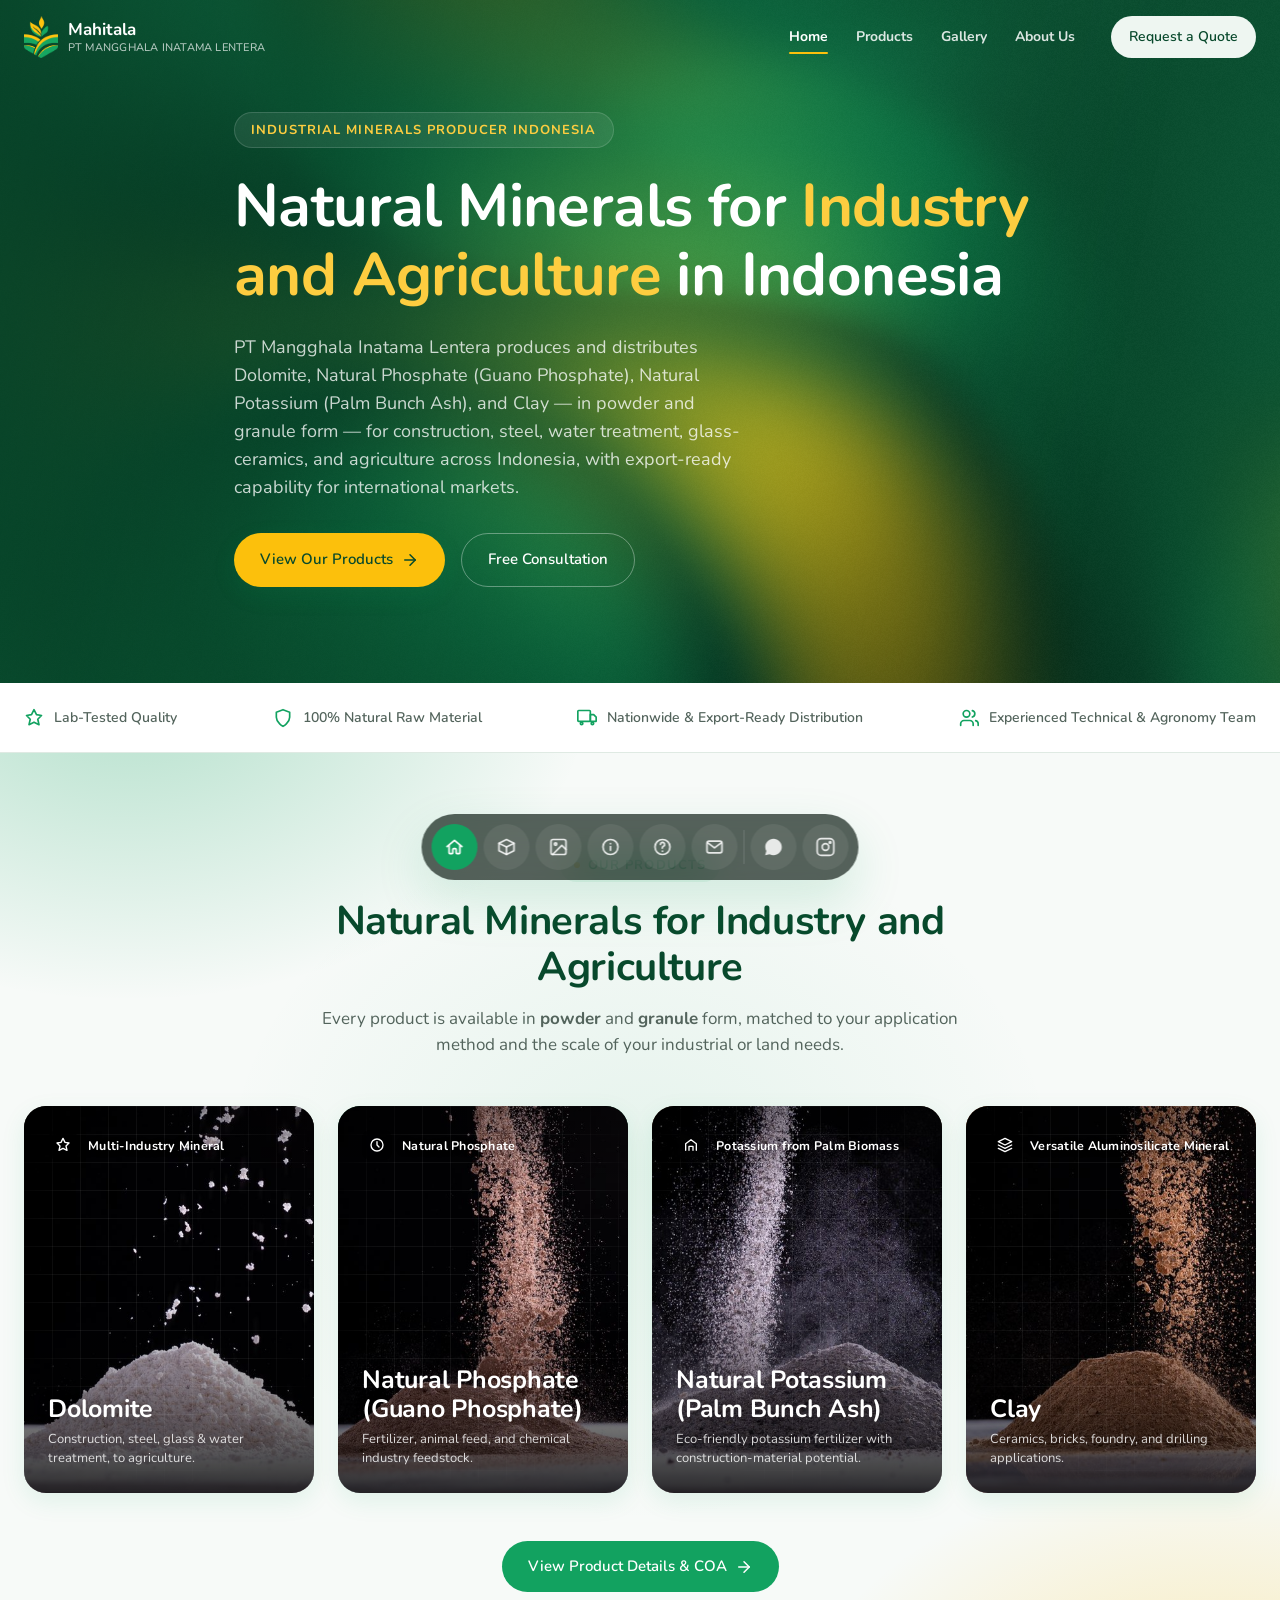
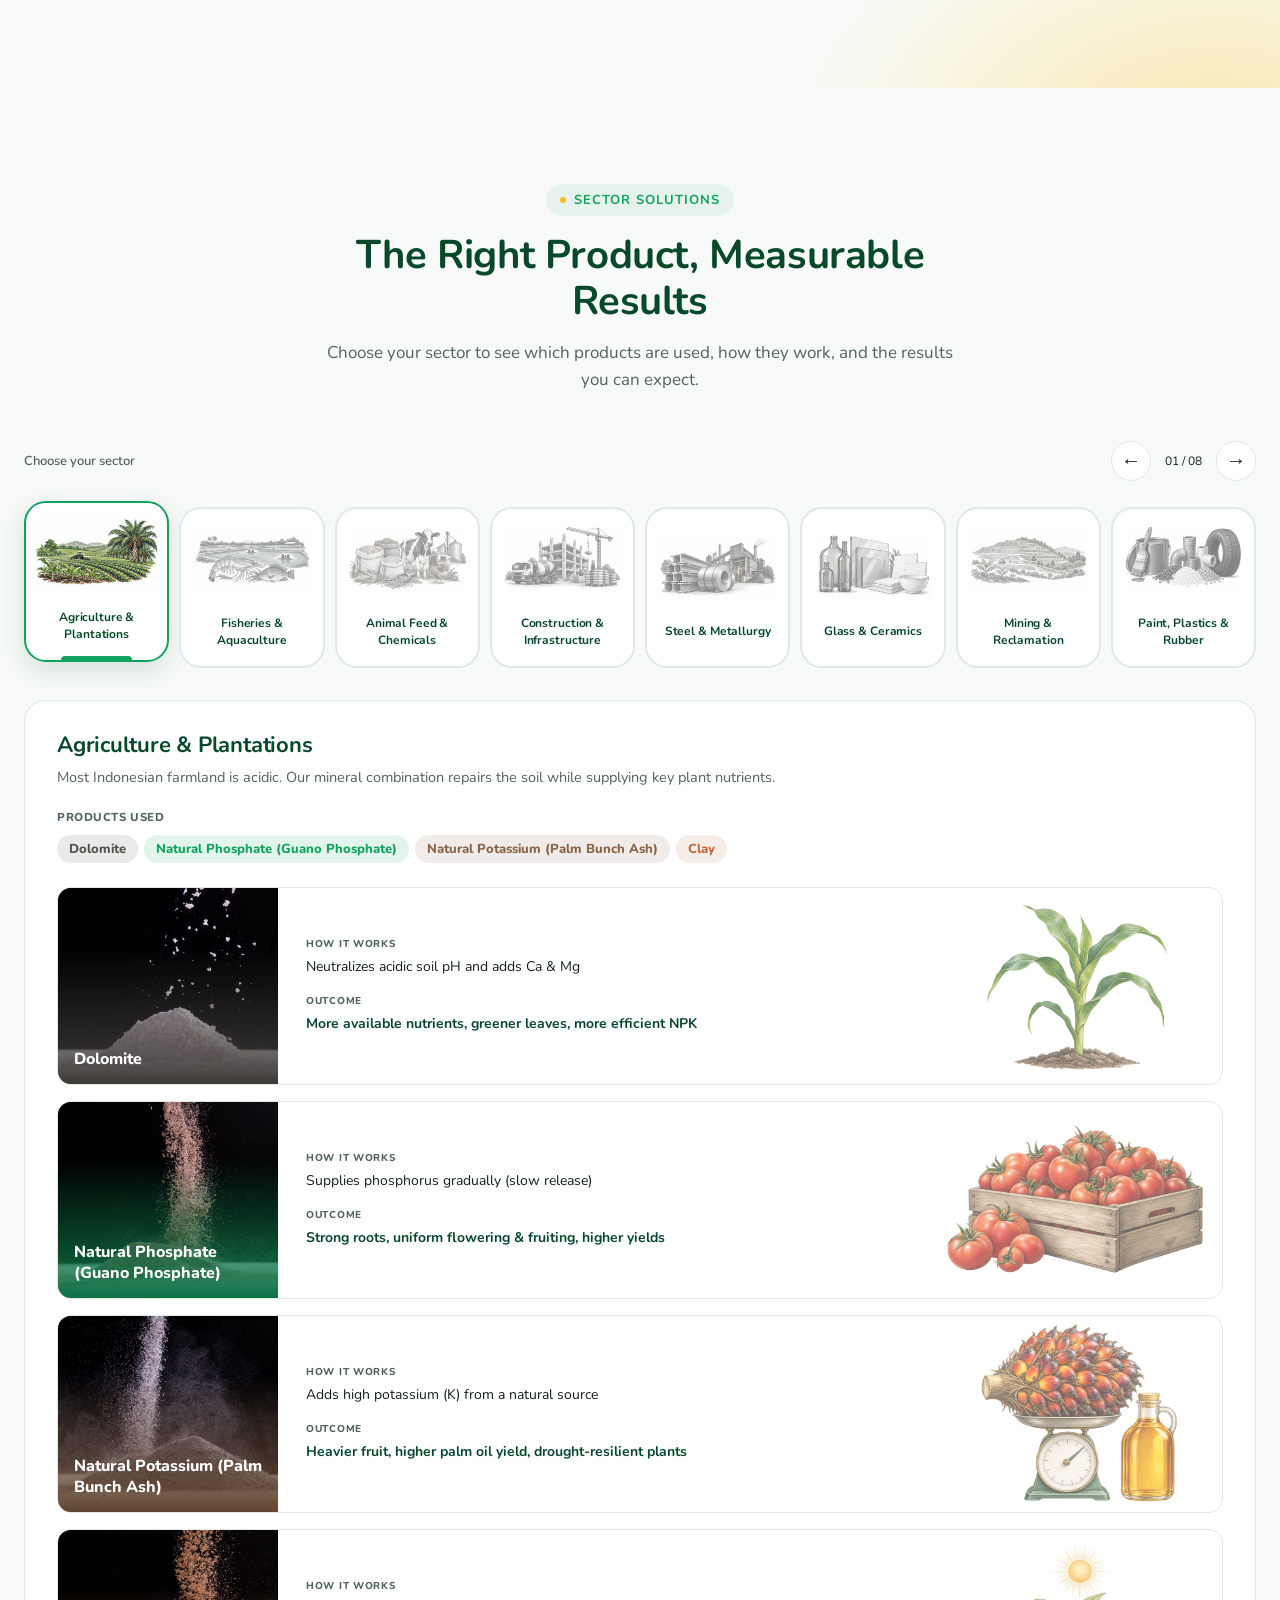
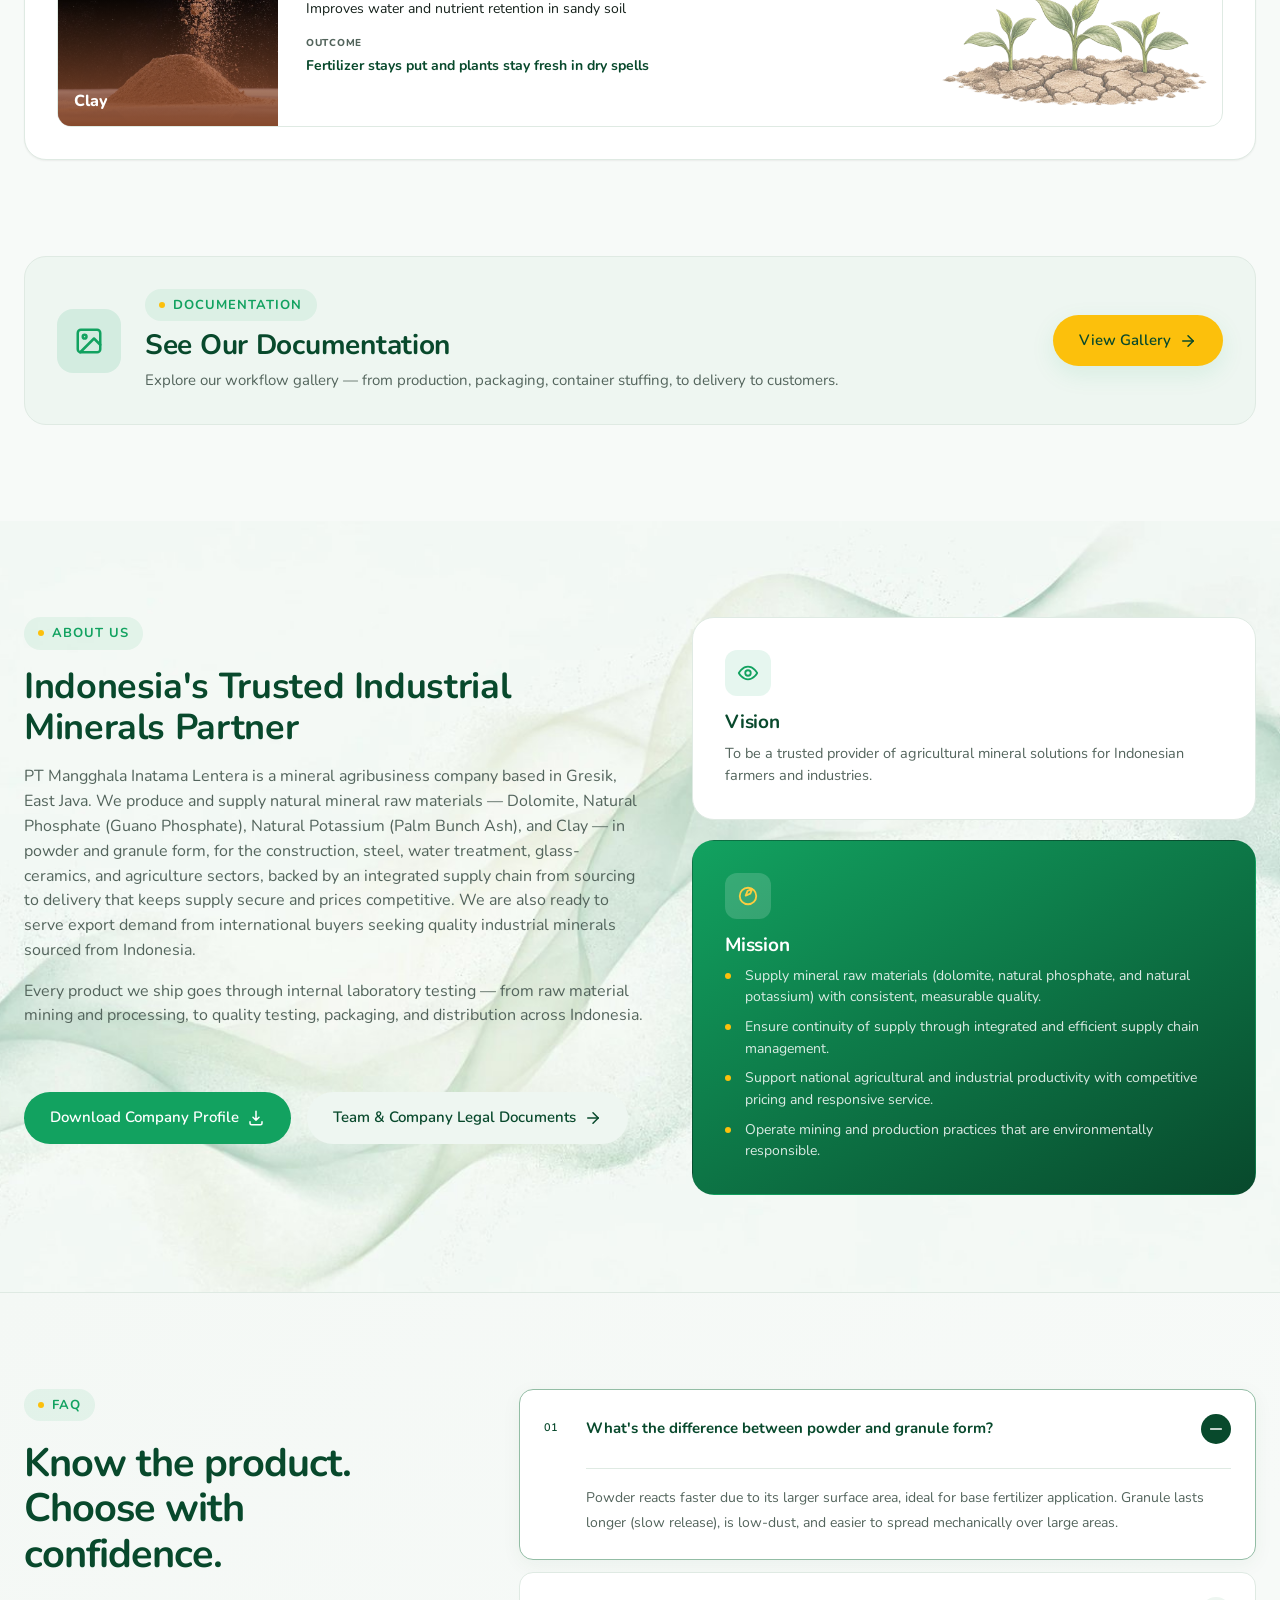
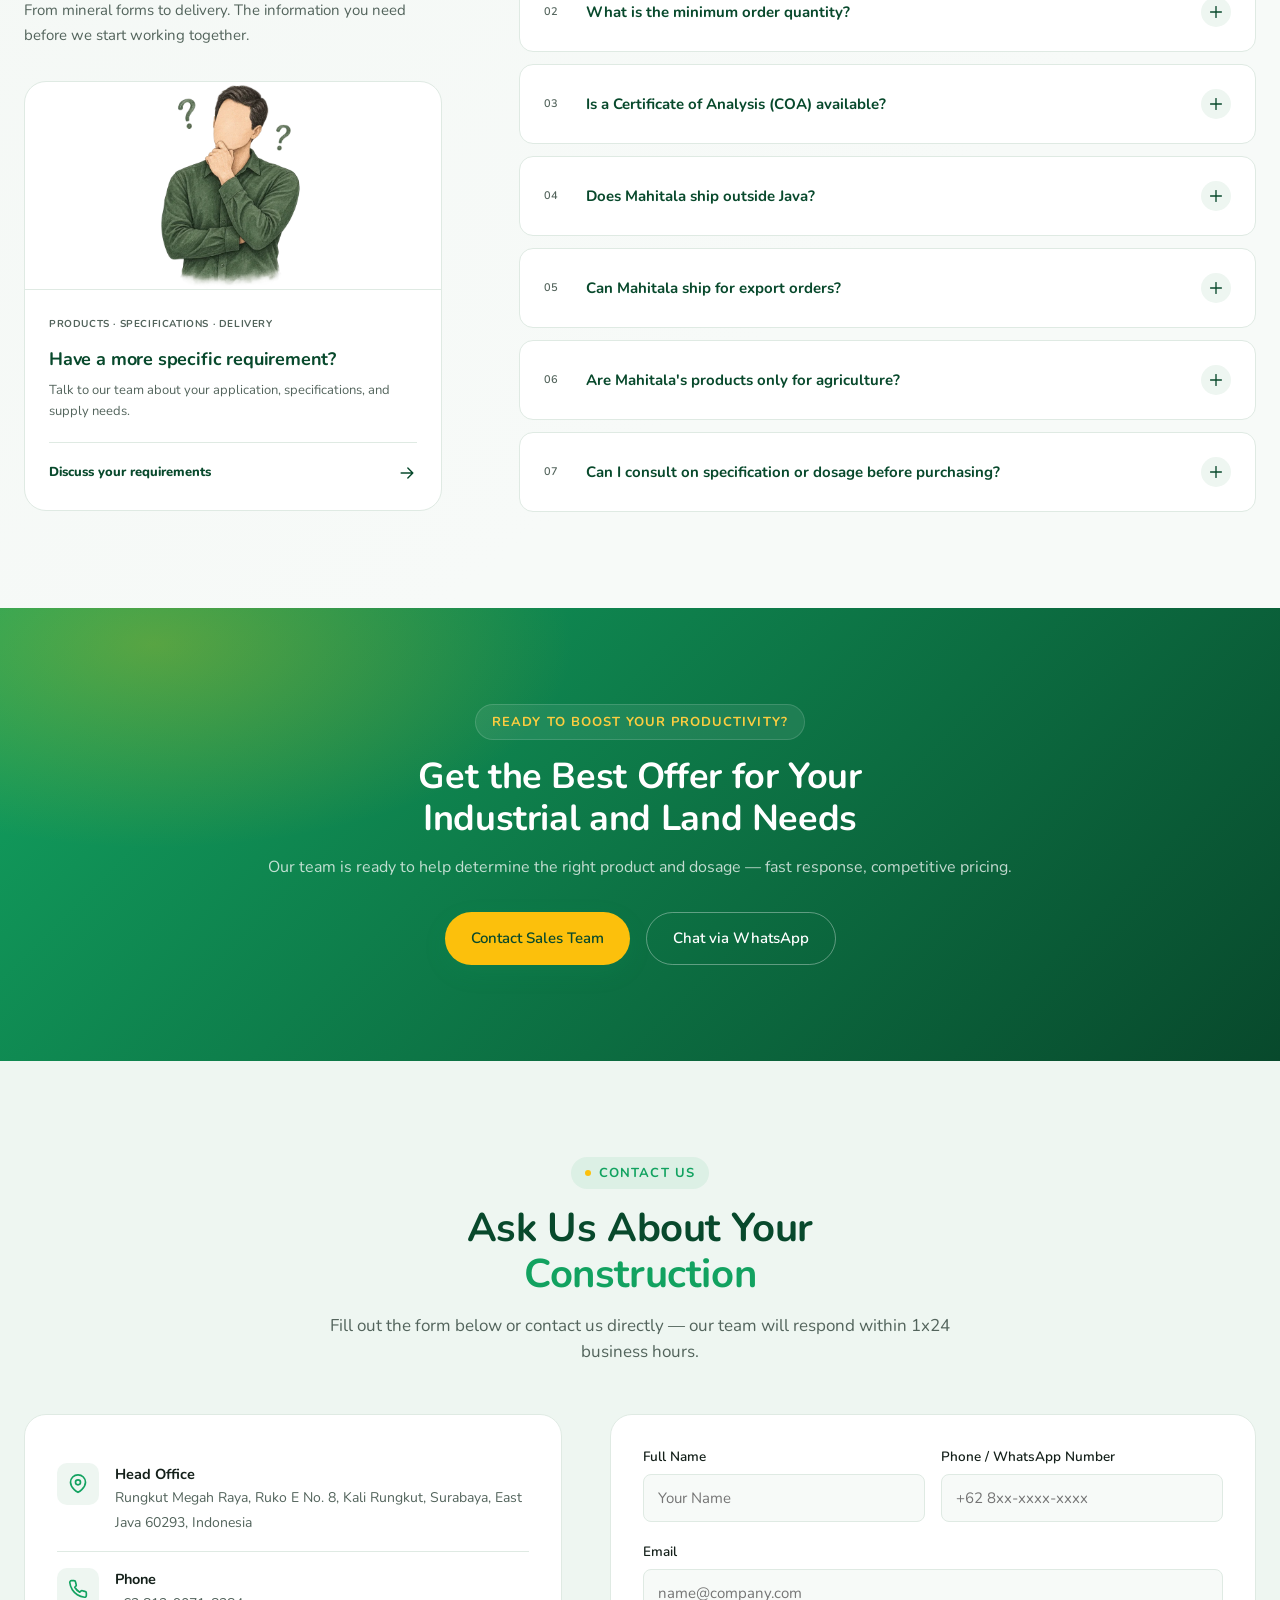
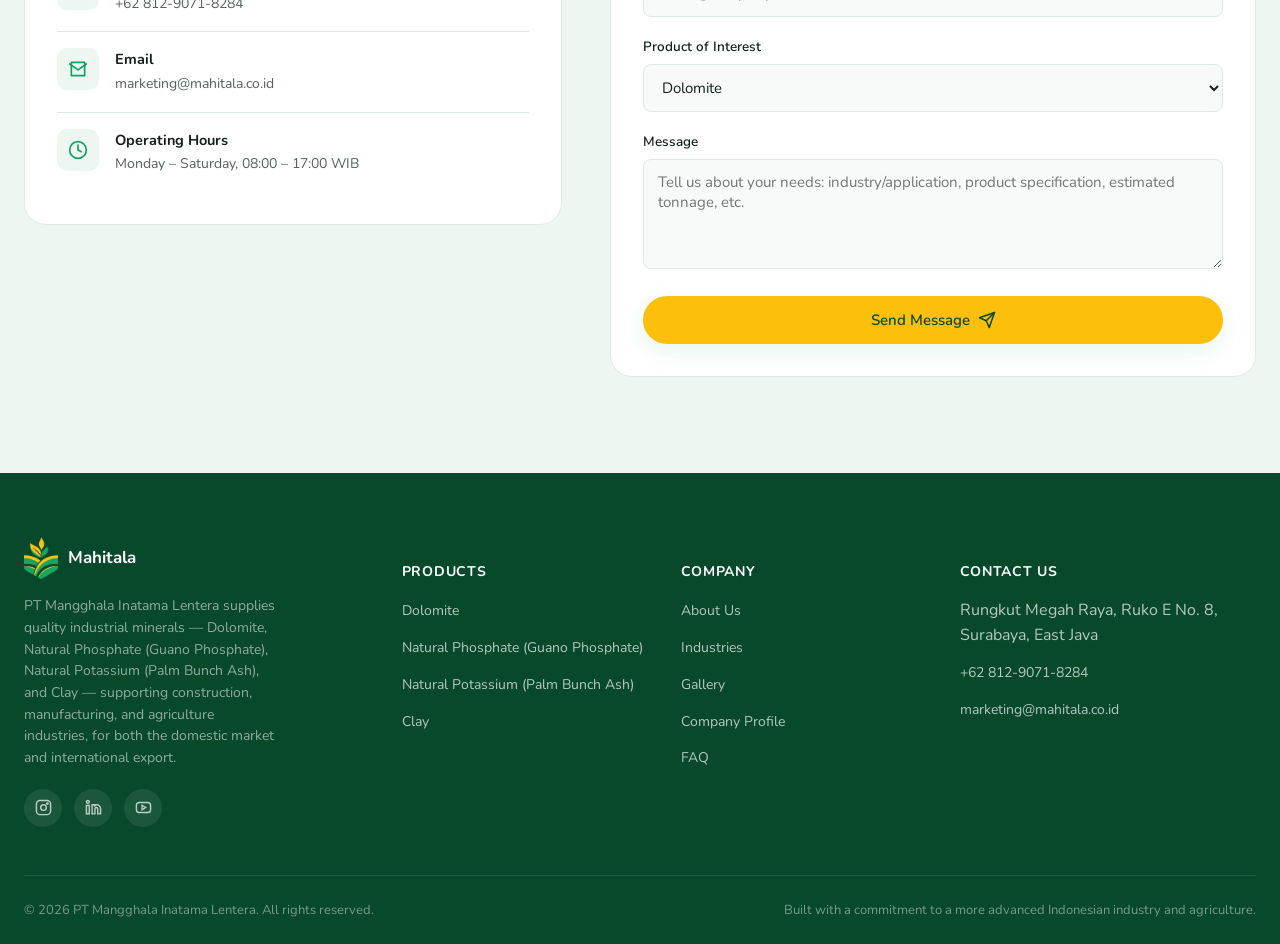
==== commit 6a9f3ace: "Show all eight sectors in a character selection carousel" ====
--- a/index.html
+++ b/index.html
@@ -210,7 +210,15 @@
         <p>Choose your sector to see which products are used, how they work, and the results you can expect.</p>
       </div>
 
-      <div class="sector-grid stagger-group" role="tablist" aria-label="Choose a sector">
+      <div class="sector-picker-controls" hidden>
+        <span class="sector-picker-hint">Choose your sector</span>
+        <div class="sector-picker-navigation">
+          <button type="button" class="sector-arrow" data-sector-step="-1" aria-label="Previous sector">&#8592;</button>
+          <span class="sector-position" aria-live="polite" aria-atomic="true">01 / 08</span>
+          <button type="button" class="sector-arrow" data-sector-step="1" aria-label="Next sector">&#8594;</button>
+        </div>
+      </div>
+      <div class="sector-grid" role="tablist" aria-label="Choose a sector">
         <button class="sector-card active" data-sector="pertanian" role="tab" aria-selected="true">
           <div class="sector-image"><img src="assets/industries/08-agriculture-plantations.png" alt="Agriculture &amp; Plantations" loading="lazy" width="900" height="501"></div>
           <h3>Agriculture &amp; Plantations</h3>
--- a/css/style.css
+++ b/css/style.css
@@ -1003,6 +1003,13 @@
   background: var(--color-surface-alt);
   color: var(--color-muted-foreground);
 }
+a.spec-pill {
+  transition: background 200ms var(--ease-standard), color 200ms var(--ease-standard);
+}
+a.spec-pill:hover {
+  background: var(--color-primary);
+  color: #fff;
+}
 
 /* ==========================================================================
    Tentang Kami (About + Vision/Mission)
@@ -1079,49 +1086,42 @@
    INDUSTRIES SERVED
    ========================================================================== */
 
-.sector-grid {
-  display: grid;
-  grid-template-columns: repeat(4, 1fr);
-  gap: var(--space-5);
-  margin-bottom: var(--space-8);
-}
-@media (max-width: 900px) { .sector-grid { grid-template-columns: repeat(2, 1fr); } }
-
-
+/* Keep the complete roster visible; navigation changes only the selection. */
+.sector-picker-controls { display: flex; align-items: center; justify-content: space-between; gap: 12px; margin-bottom: 18px; }
+.sector-picker-controls[hidden] { display: none; }
+.sector-picker-hint { font-size: 13px; font-weight: 600; color: var(--color-muted-foreground); }
+.sector-picker-navigation { display: flex; align-items: center; gap: 14px; }
+.sector-position { font-size: 12px; font-variant-numeric: tabular-nums; color: var(--color-foreground); }
+.sector-arrow { width: 40px; height: 40px; border: 1px solid var(--color-border); border-radius: 50%; background: #fff; color: var(--color-foreground); cursor: pointer; font-size: 20px; }
+.sector-arrow:hover { border-color: var(--color-primary); }
+.sector-arrow:focus-visible, .sector-card:focus-visible { outline: 3px solid var(--color-primary); outline-offset: 4px; }
+.sector-grid { display: grid; grid-template-columns: repeat(8, minmax(0, 1fr)); gap: 10px; margin-bottom: var(--space-8); padding-top: 8px; }
 .sector-card {
-  background: #fff;
-  border: 2px solid var(--color-border);
-  border-radius: var(--radius-lg);
-  overflow: hidden;
-  text-align: left;
-  cursor: pointer;
+  position: relative; min-width: 0; background: #fff;
+  border: 2px solid var(--color-border); border-radius: var(--radius-lg);
+  overflow: hidden; text-align: center; cursor: pointer;
   transition: transform 240ms var(--ease-standard), box-shadow 240ms var(--ease-standard), border-color 200ms var(--ease-standard);
 }
-.sector-card:hover { transform: translateY(-4px); box-shadow: var(--shadow-md); }
-.sector-card.active { border-color: var(--color-primary); box-shadow: var(--shadow-md); }
-
-.sector-image {
-  aspect-ratio: 4 / 3;
-  background: #fff;
-  display: flex;
-  align-items: center;
-  justify-content: center;
-  padding: var(--space-3);
-}
-.sector-image img {
-  width: 100%;
-  height: 100%;
-  object-fit: contain;
-  transition: transform 400ms var(--ease-standard);
-}
-.sector-card:hover .sector-image img { transform: scale(1.04); }
-
-.sector-card h3 { font-size: 15px; margin: 0; padding: var(--space-4) var(--space-4) var(--space-5); }
-
+.sector-card:hover { border-color: var(--color-primary); }
+.sector-card.active { transform: translateY(-6px); border-color: var(--color-primary); box-shadow: 0 8px 24px rgba(41, 91, 57, .16); }
+.sector-card.active::after { content: ""; position: absolute; bottom: 0; left: 25%; right: 25%; height: 4px; border-radius: 4px 4px 0 0; background: var(--color-primary); }
+.sector-image { aspect-ratio: 4 / 3; background: #fff; display: flex; align-items: center; justify-content: center; padding: 5px; }
+.sector-image img { width: 100%; height: 100%; object-fit: contain; filter: grayscale(.85); opacity: .55; transition: filter 240ms ease, opacity 240ms ease, transform 240ms ease; }
+.sector-card.active .sector-image img { filter: none; opacity: 1; transform: scale(1.05); }
+.sector-card h3 { font-size: 12px; line-height: 1.4; margin: 0; padding: 8px 6px 16px; }
+@media (max-width: 1000px) {
+  .sector-grid { grid-template-columns: repeat(4, minmax(0, 1fr)); gap: 12px; }
+  .sector-image { aspect-ratio: 16 / 9; }
+}
 @media (max-width: 560px) {
-  .sector-grid { grid-template-columns: repeat(2, minmax(0, 1fr)); gap: 10px; }
-  .sector-card h3 { font-size: 13px; line-height: 1.4; padding: 10px 12px 14px; }
-  .sector-image { padding: 6px; }
+  .sector-grid { gap: 8px; }
+  .sector-card { border-radius: 12px; }
+  .sector-card h3 { font-size: 10px; padding: 4px 3px 12px; }
+  .sector-image { aspect-ratio: 1; padding: 2px; }
+  .sector-picker-hint { font-size: 12px; }
+}
+@media (prefers-reduced-motion: reduce) {
+  .sector-card.active, .sector-card.active .sector-image img { transform: none; }
 }
 
 .sector-result {
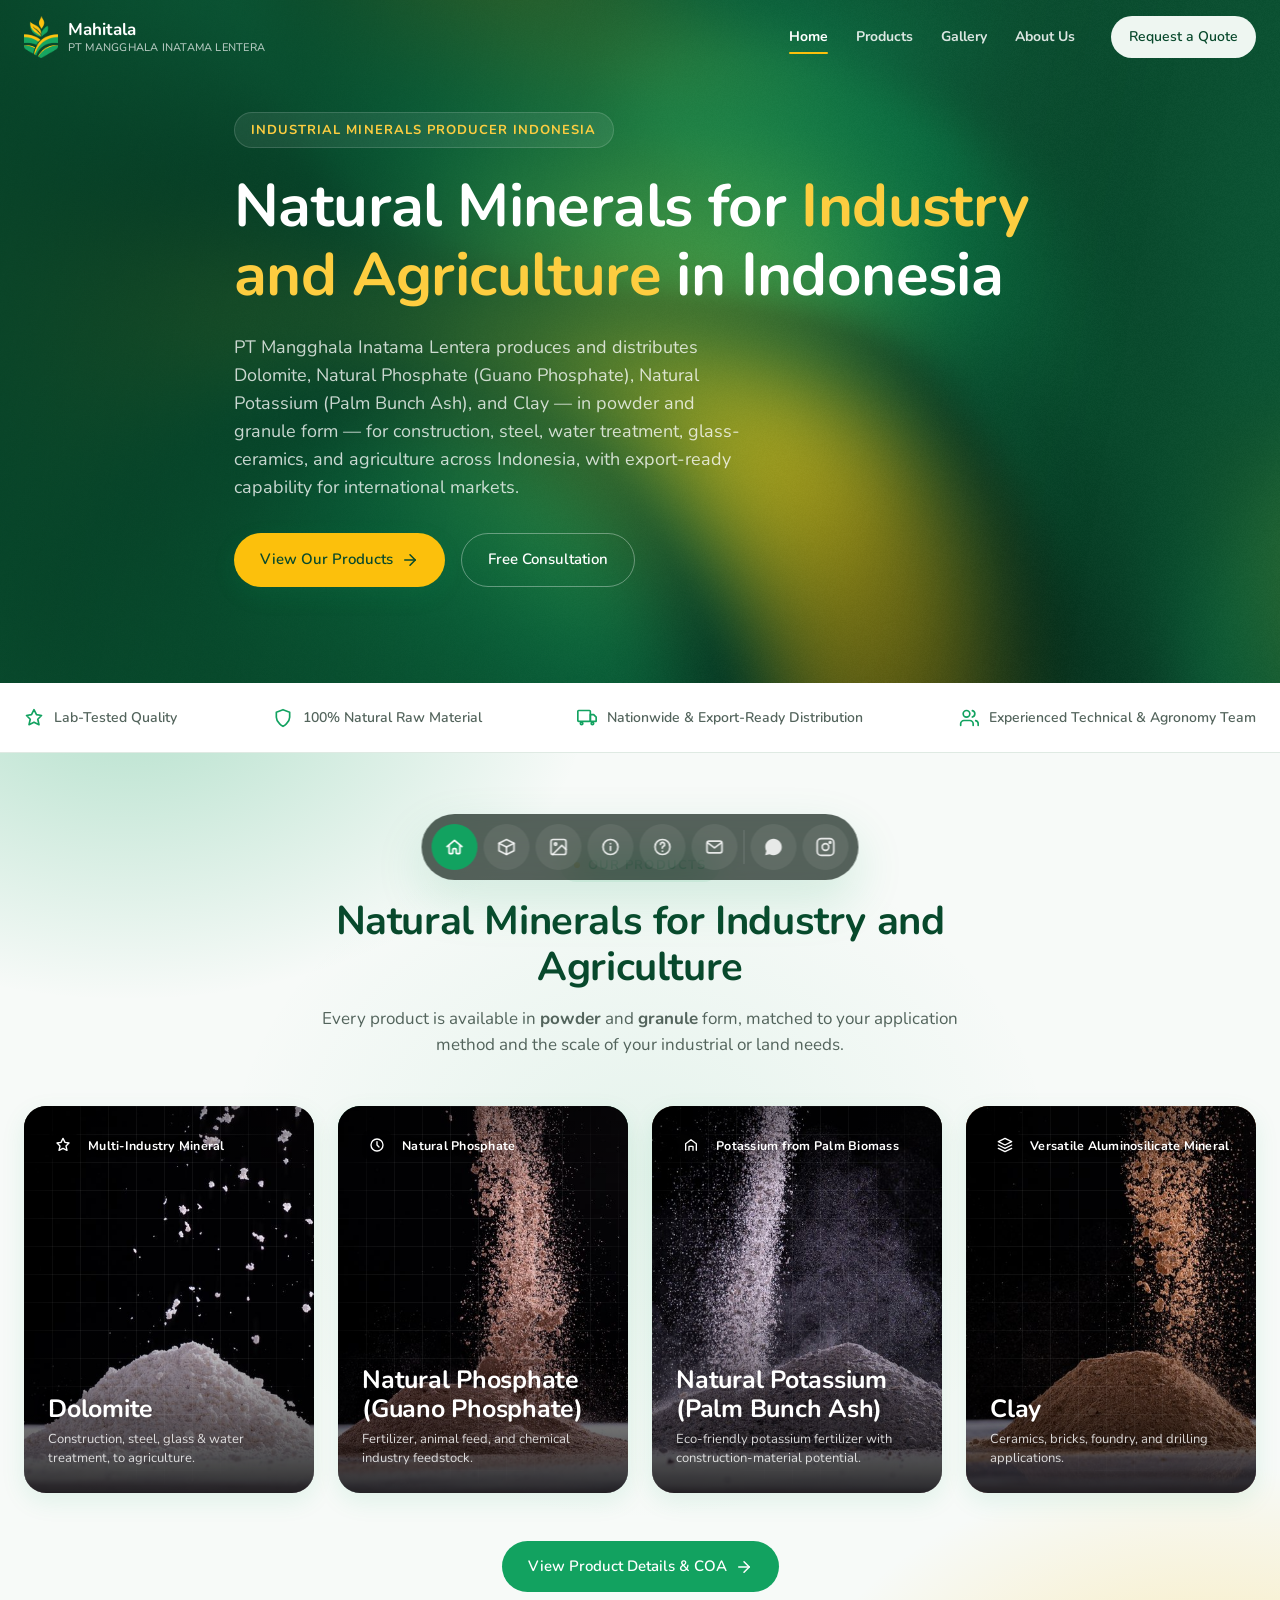
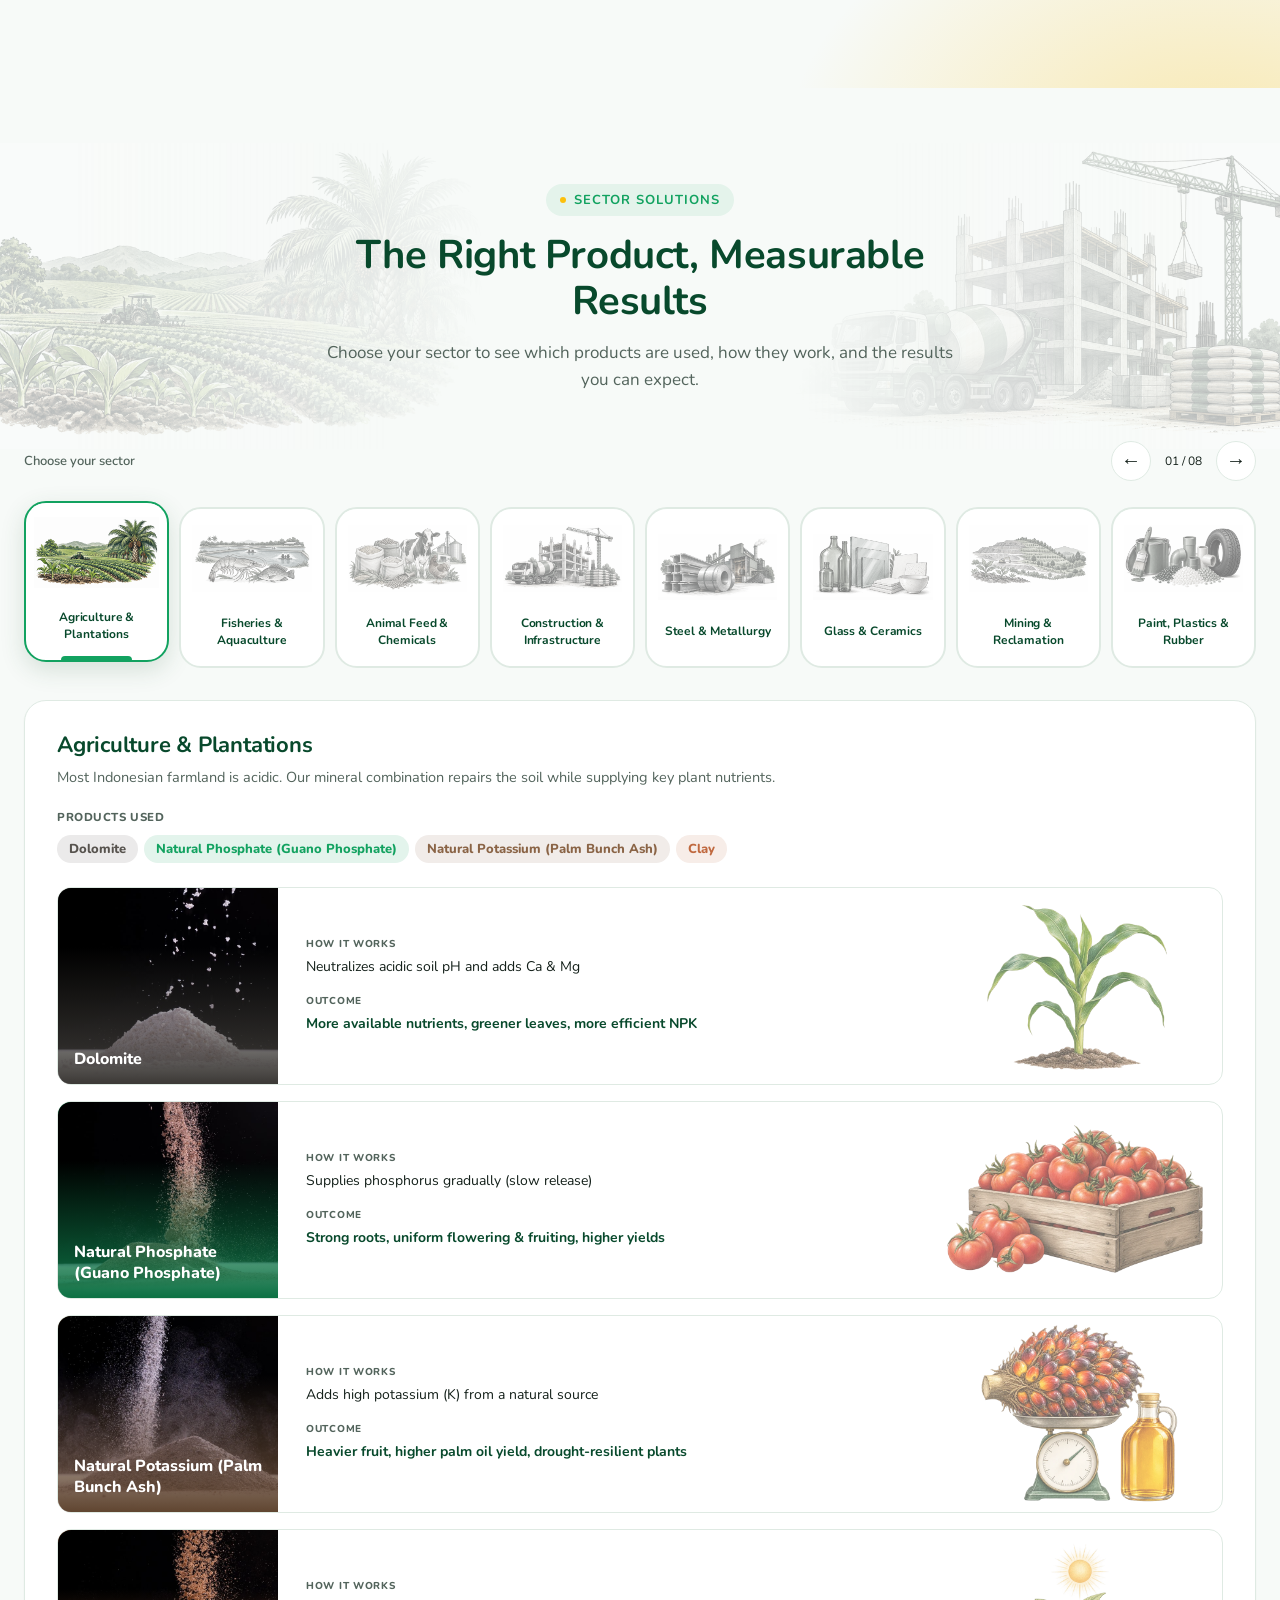
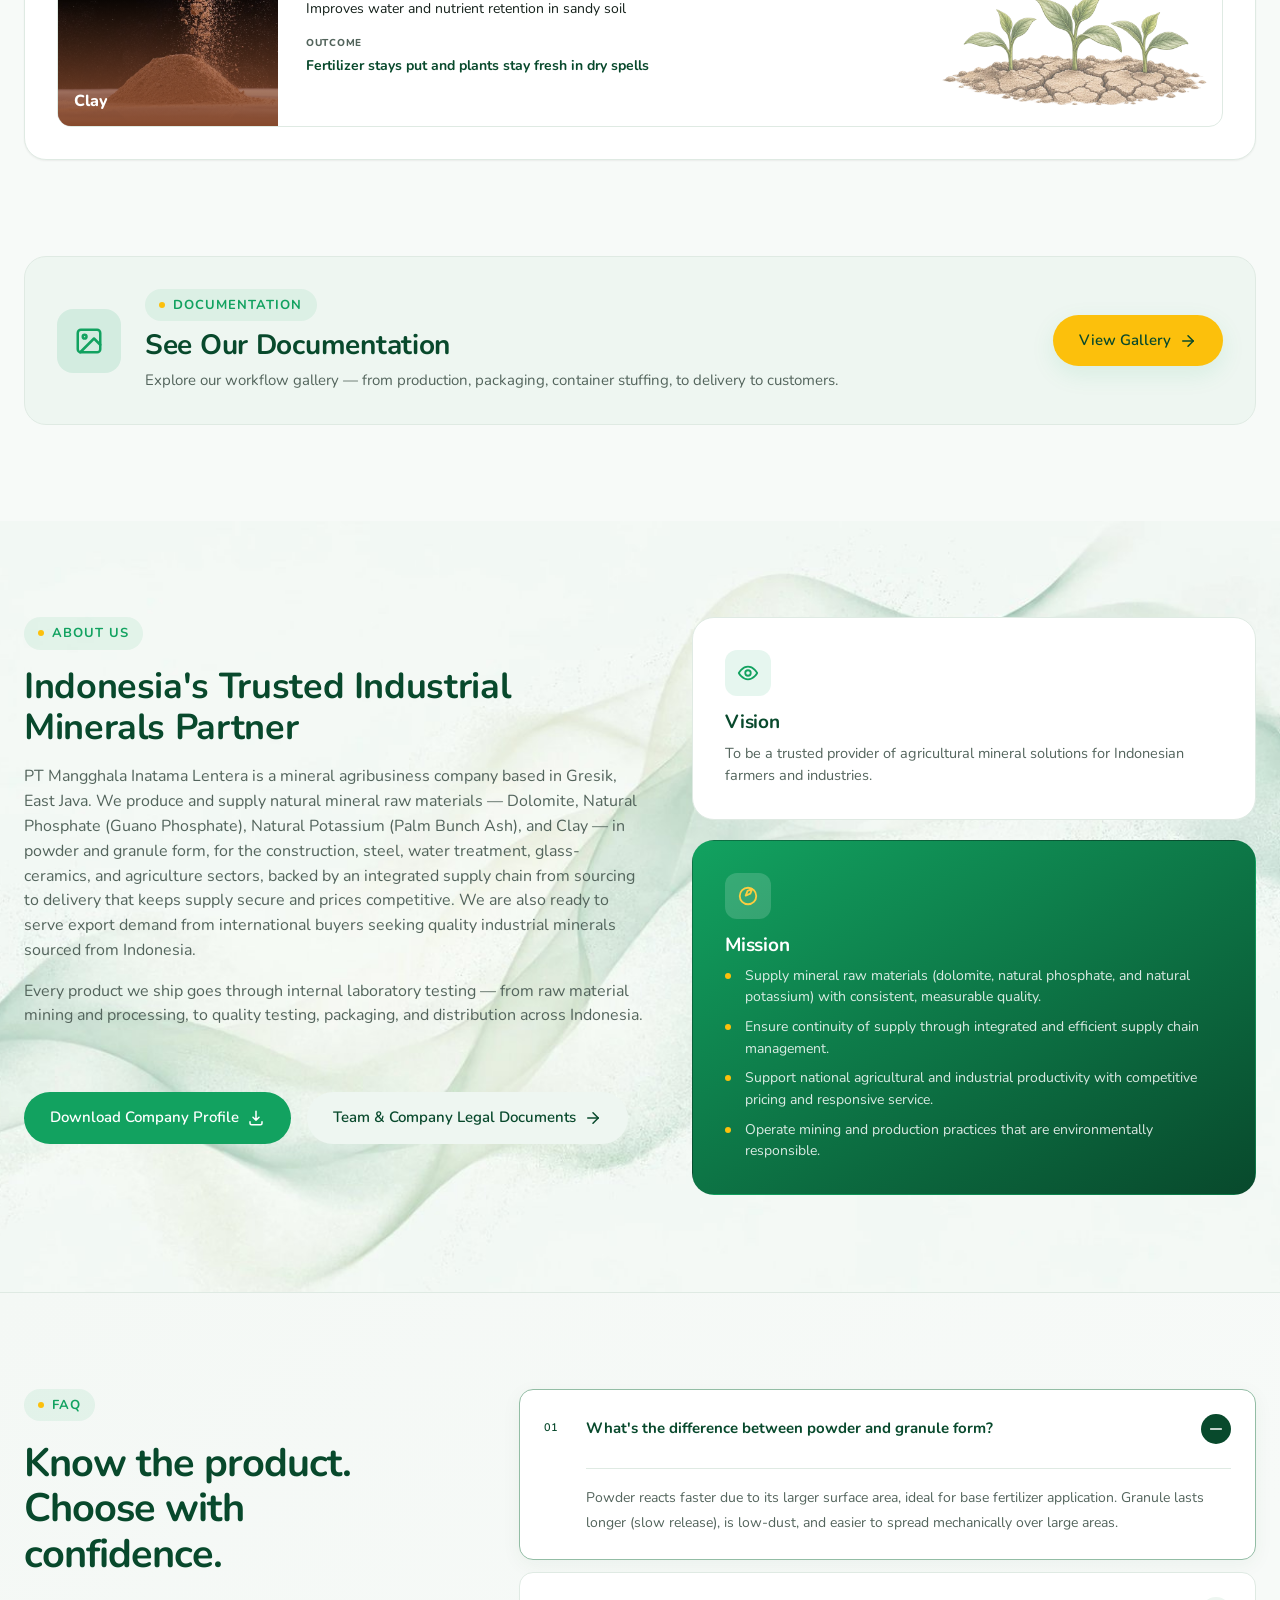
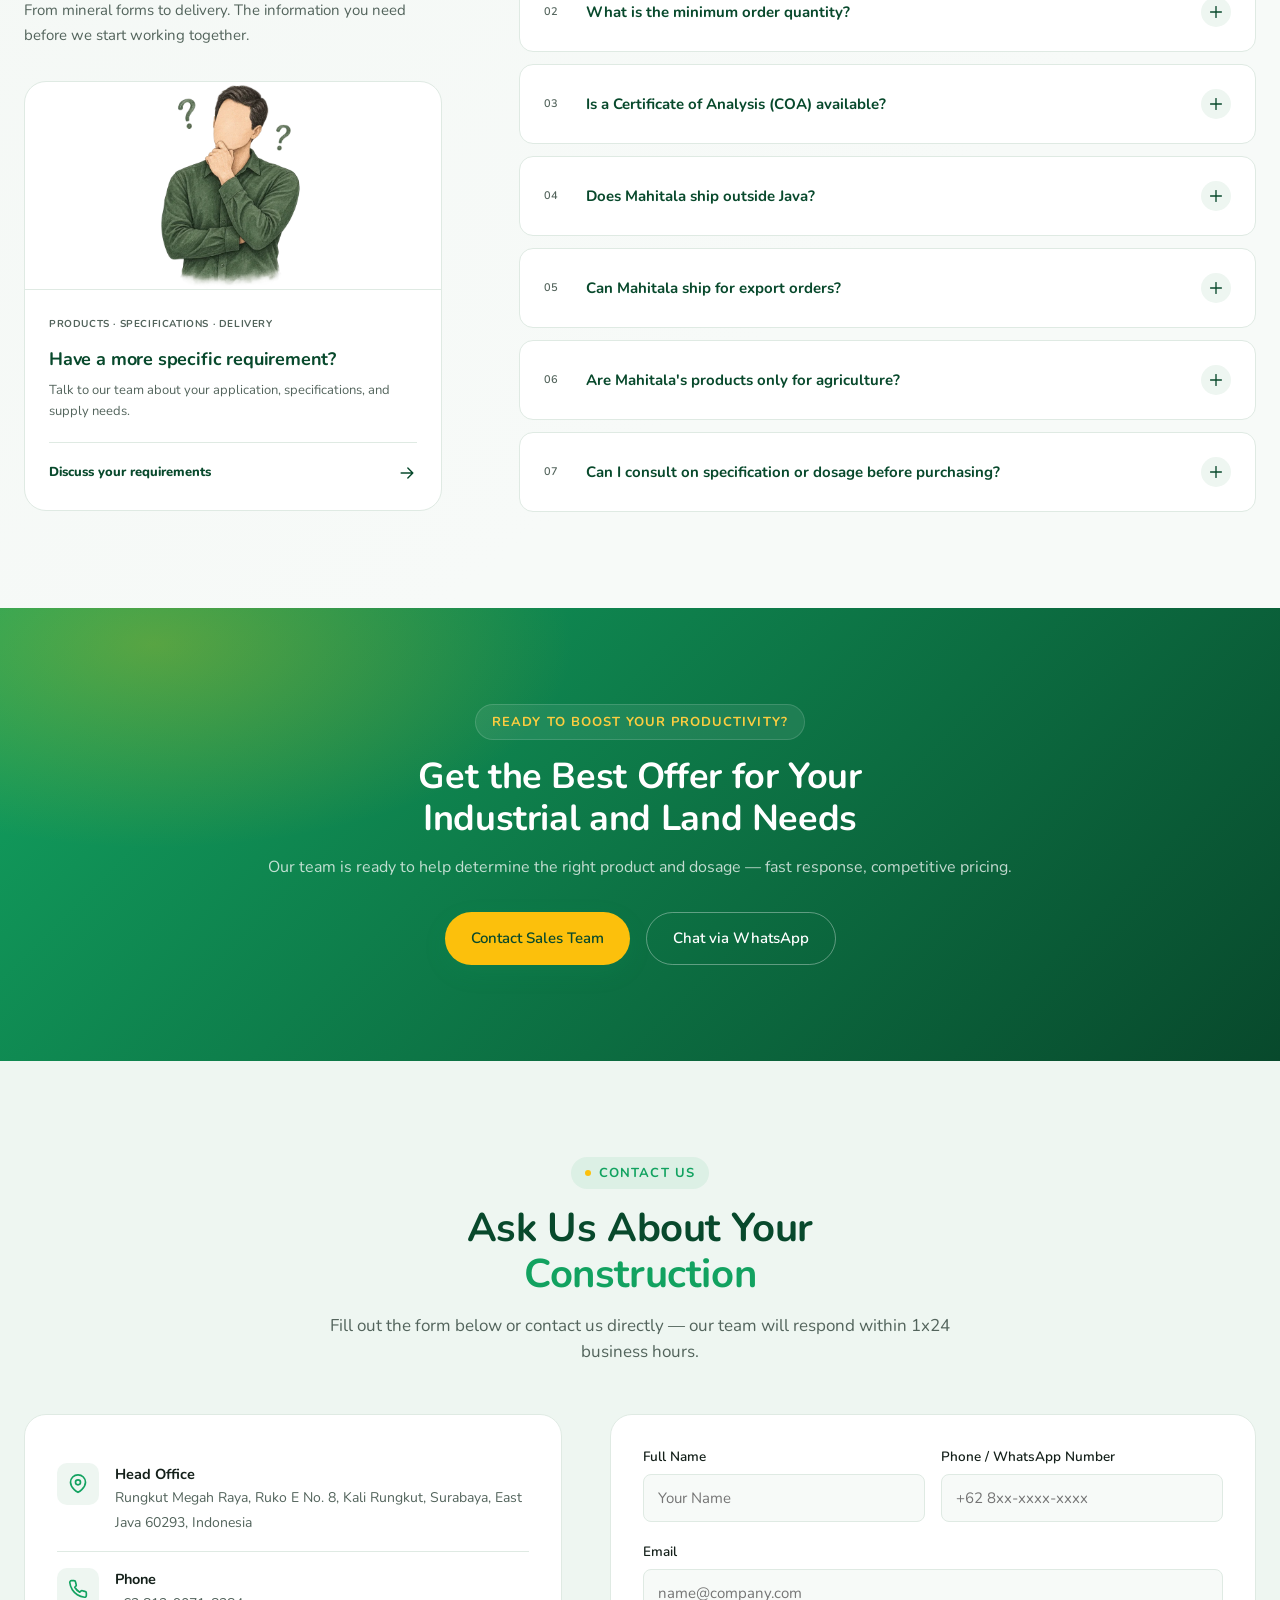
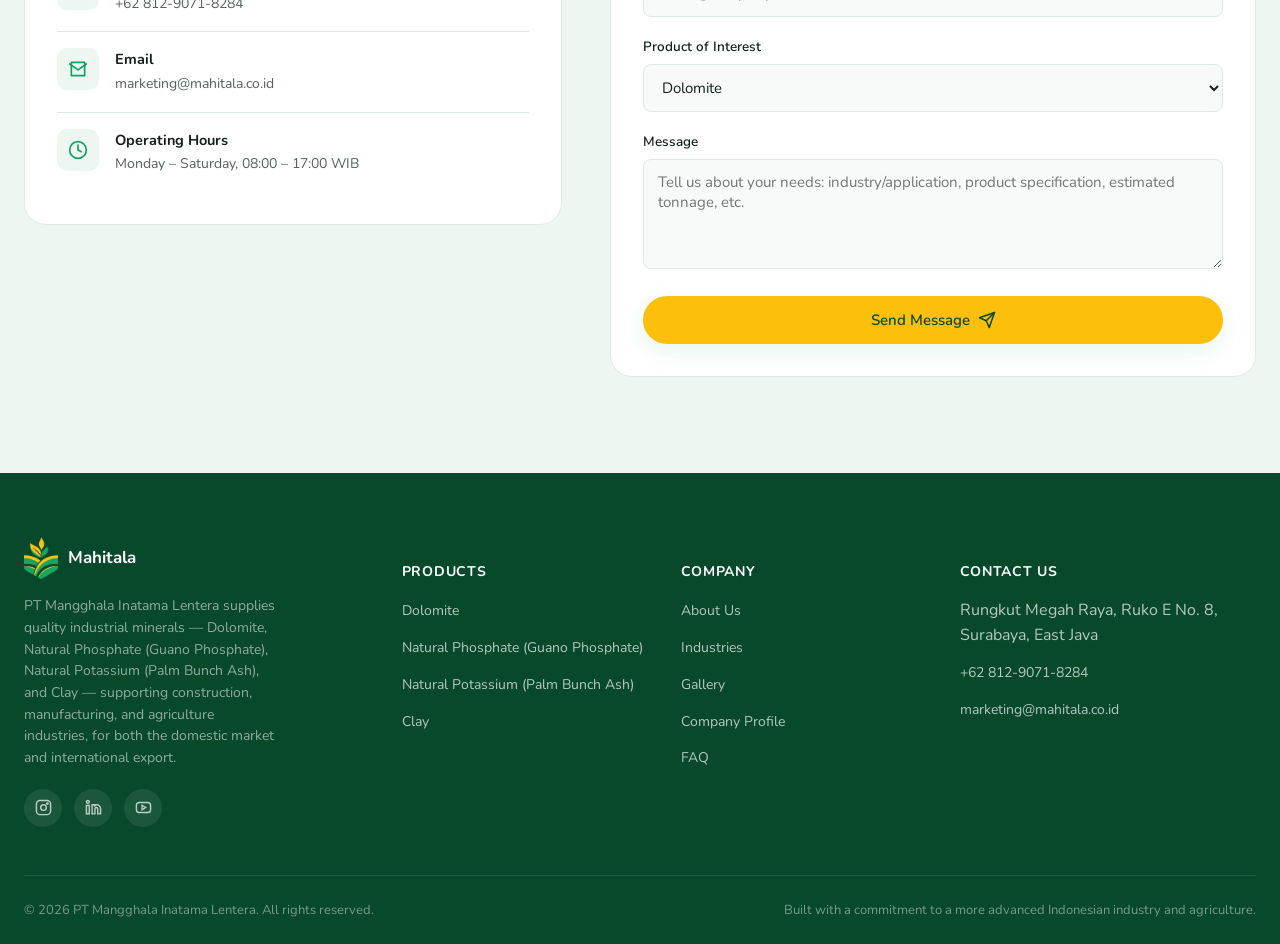
==== commit 4e63feff: "Add Open Graph/Twitter tags, Organization + Product JSON-LD, fix about.html h1 SEO improvements for " ====
--- a/index.html
+++ b/index.html
@@ -6,11 +6,55 @@
 <title>PT Mangghala Inatama Lentera — Industrial Minerals: Dolomite, Natural Phosphate (Guano Phosphate), Natural Potassium (Palm Bunch Ash) &amp; Clay</title>
 <meta name="description" content="PT Mangghala Inatama Lentera produces high-quality Dolomite, Natural Phosphate (Guano Phosphate), Natural Potassium (Palm Bunch Ash), and Clay (powder & granule) for the construction, steel, water treatment, glass-ceramics, and agriculture industries across Indonesia.">
 <link rel="canonical" href="https://bgdrgnnn.github.io/Mahitala/">
+<meta property="og:type" content="website">
+<meta property="og:url" content="https://bgdrgnnn.github.io/Mahitala/">
+<meta property="og:site_name" content="Mahitala">
+<meta property="og:locale" content="en_US">
+<meta property="og:title" content="PT Mangghala Inatama Lentera — Industrial Minerals: Dolomite, Natural Phosphate (Guano Phosphate), Natural Potassium (Palm Bunch Ash) &amp; Clay">
+<meta property="og:description" content="PT Mangghala Inatama Lentera produces high-quality Dolomite, Natural Phosphate (Guano Phosphate), Natural Potassium (Palm Bunch Ash), and Clay (powder & granule) for the construction, steel, water treatment, glass-ceramics, and agriculture industries across Indonesia.">
+<meta property="og:image" content="https://bgdrgnnn.github.io/Mahitala/assets/logo-full.png">
+<meta property="og:image:width" content="1576">
+<meta property="og:image:height" content="425">
+<meta property="og:image:alt" content="PT Mangghala Inatama Lentera (Mahitala) logo">
+<meta name="twitter:card" content="summary_large_image">
+<meta name="twitter:title" content="PT Mangghala Inatama Lentera — Industrial Minerals: Dolomite, Natural Phosphate (Guano Phosphate), Natural Potassium (Palm Bunch Ash) &amp; Clay">
+<meta name="twitter:description" content="PT Mangghala Inatama Lentera produces high-quality Dolomite, Natural Phosphate (Guano Phosphate), Natural Potassium (Palm Bunch Ash), and Clay (powder & granule) for the construction, steel, water treatment, glass-ceramics, and agriculture industries across Indonesia.">
+<meta name="twitter:image" content="https://bgdrgnnn.github.io/Mahitala/assets/logo-full.png">
 <link rel="icon" type="image/png" href="assets/logo-icon.png">
 <link rel="preconnect" href="https://fonts.googleapis.com">
 <link rel="preconnect" href="https://fonts.gstatic.com" crossorigin>
 <link href="https://fonts.googleapis.com/css2?family=Nunito:wght@400;500;600;700;800;900&display=swap" rel="stylesheet">
 <link rel="stylesheet" href="css/style.css">
+<script type="application/ld+json">
+{
+  "@context": "https://schema.org",
+  "@type": "Organization",
+  "name": "PT Mangghala Inatama Lentera",
+  "alternateName": "Mahitala",
+  "url": "https://bgdrgnnn.github.io/Mahitala/",
+  "logo": "https://bgdrgnnn.github.io/Mahitala/assets/logo-full.png",
+  "description": "Mineral agribusiness company based in Gresik, East Java, Indonesia. Produces and supplies Dolomite, Natural Phosphate (Guano Phosphate), Natural Potassium (Palm Bunch Ash), and Clay in powder and granule form for agriculture, aquaculture, livestock, and industrial sectors, with export-ready capability for international buyers.",
+  "address": {
+    "@type": "PostalAddress",
+    "streetAddress": "Rungkut Megah Raya, Ruko E No. 8, Kali Rungkut",
+    "addressLocality": "Surabaya",
+    "addressRegion": "East Java",
+    "postalCode": "60293",
+    "addressCountry": "ID"
+  },
+  "contactPoint": {
+    "@type": "ContactPoint",
+    "telephone": "+62-812-9071-8284",
+    "contactType": "sales",
+    "email": "marketing@mahitala.co.id",
+    "areaServed": "Worldwide",
+    "availableLanguage": [
+      "English",
+      "Indonesian"
+    ]
+  }
+}
+</script>
 </head>
 <body>
 
--- a/css/style.css
+++ b/css/style.css
@@ -1086,6 +1086,39 @@
    INDUSTRIES SERVED
    ========================================================================== */
 
+/* Decorative landscapes frame the heading without competing with the roster. */
+#industri { position: relative; isolation: isolate; overflow: clip; }
+#industri::before, #industri::after {
+  content: "";
+  position: absolute;
+  z-index: -1;
+  top: 38px;
+  width: min(43vw, 660px);
+  height: 340px;
+  pointer-events: none;
+  background-repeat: no-repeat;
+  background-size: contain;
+  background-position: center;
+  mix-blend-mode: multiply;
+  opacity: .26;
+  filter: saturate(.55);
+}
+#industri::before {
+  left: -60px;
+  background-image: url("../assets/industries/08-agriculture-plantations.png");
+  mask-image: linear-gradient(to right, #000 25%, transparent 100%);
+}
+#industri::after {
+  right: -60px;
+  background-image: url("../assets/industries/01-construction-infrastructure.png");
+  mask-image: linear-gradient(to left, #000 25%, transparent 100%);
+}
+@media (max-width: 768px) {
+  #industri::before, #industri::after { top: 30px; width: 58vw; height: 280px; opacity: .16; }
+  #industri::before { left: -50px; }
+  #industri::after { right: -50px; }
+}
+
 /* Keep the complete roster visible; navigation changes only the selection. */
 .sector-picker-controls { display: flex; align-items: center; justify-content: space-between; gap: 12px; margin-bottom: 18px; }
 .sector-picker-controls[hidden] { display: none; }
@@ -1567,7 +1600,7 @@
   background: rgba(255, 255, 255, 0.08);
   border: 1px solid rgba(255, 255, 255, 0.14);
 }
-.gallery-hero .section-head h2 { color: #fff; }
+.gallery-hero .section-head h1 { color: #fff; }
 .gallery-hero .section-head p { color: rgba(255, 255, 255, 0.78); }
 
 /* ---------- Page hero (products.html, gallery.html) ----------
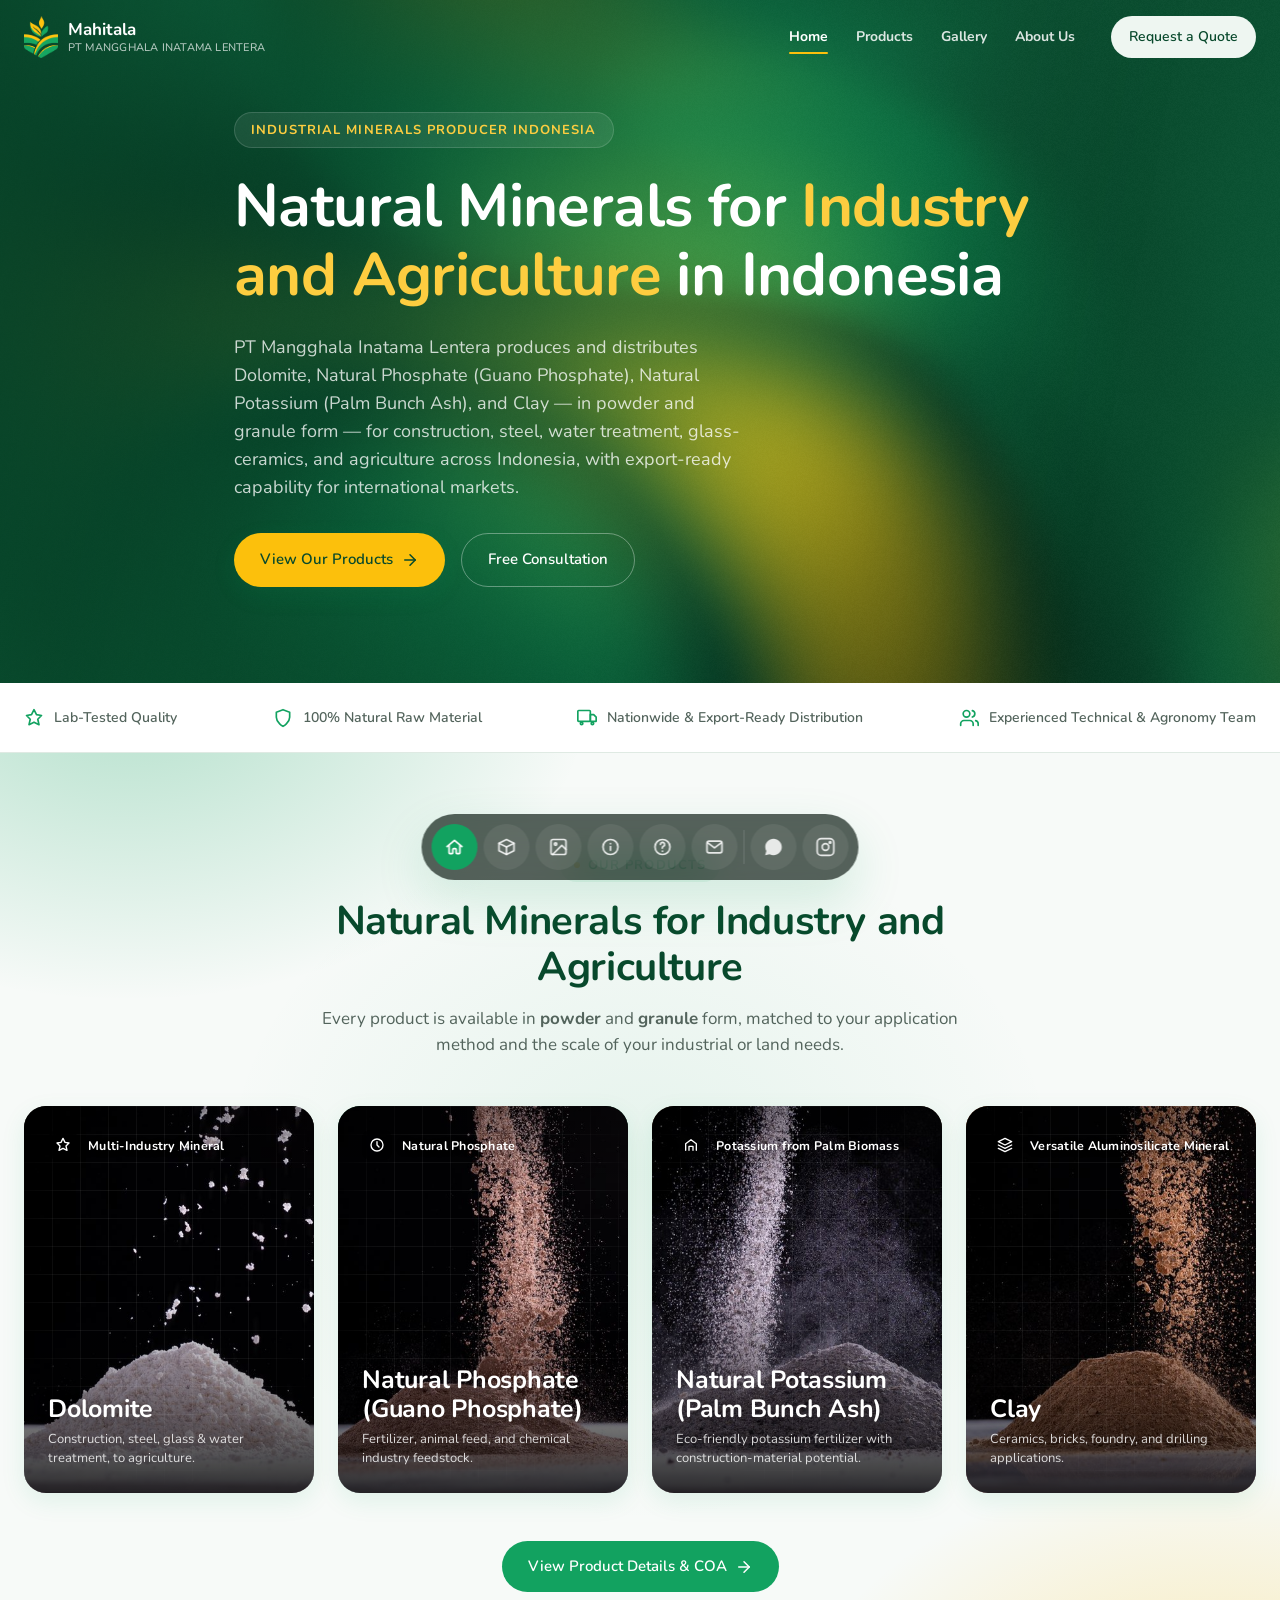
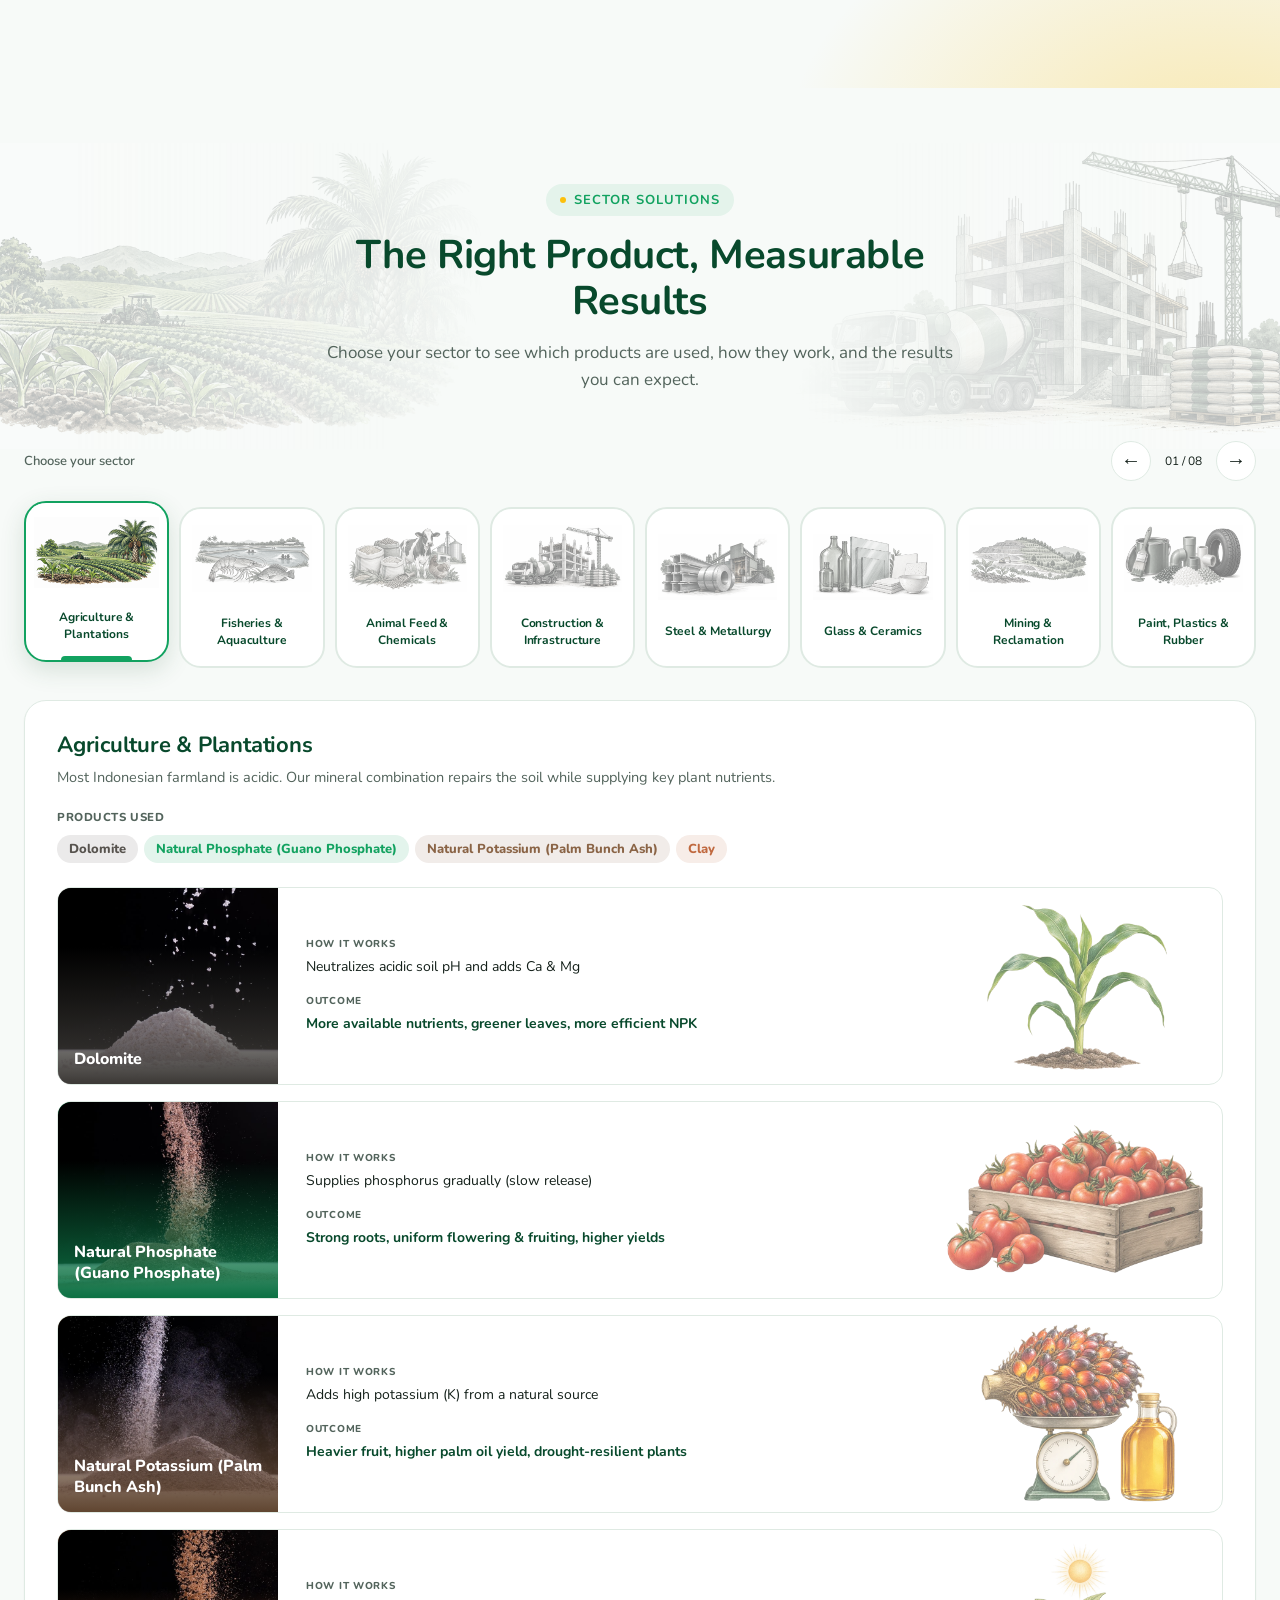
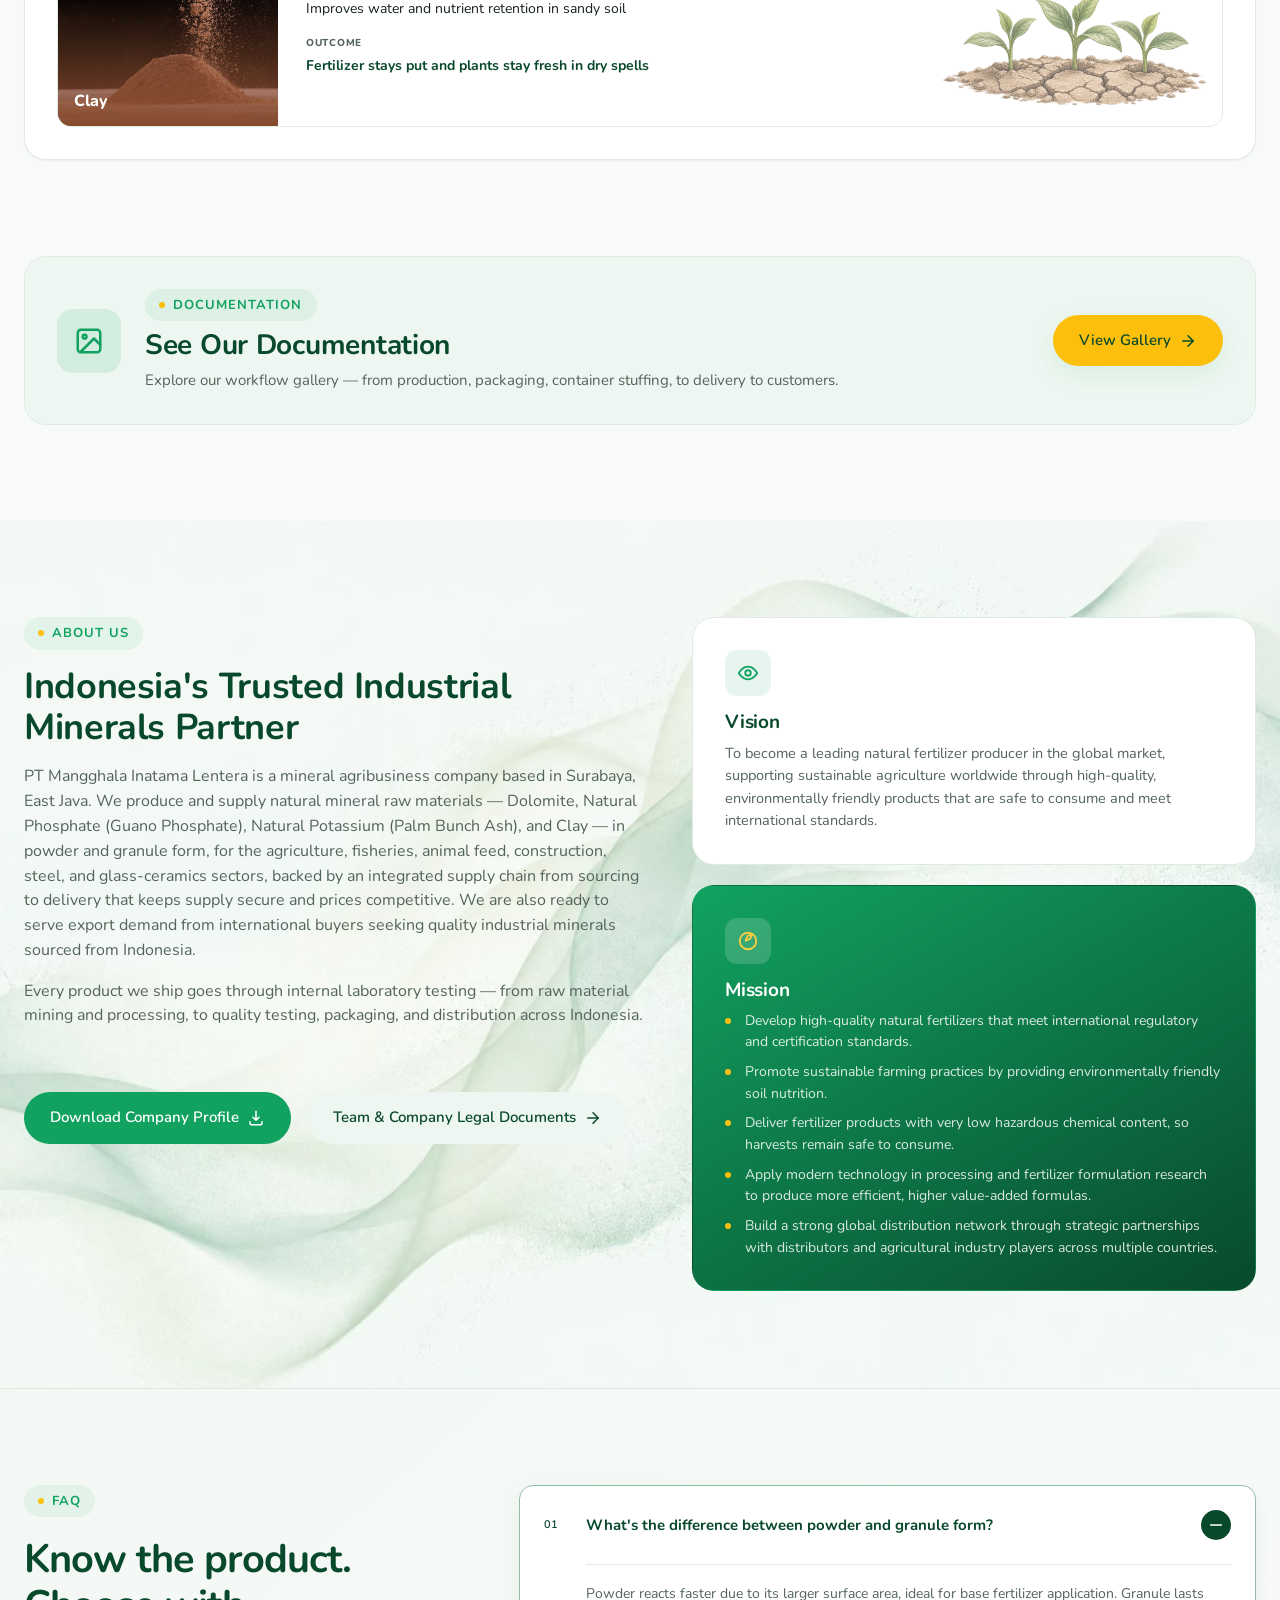
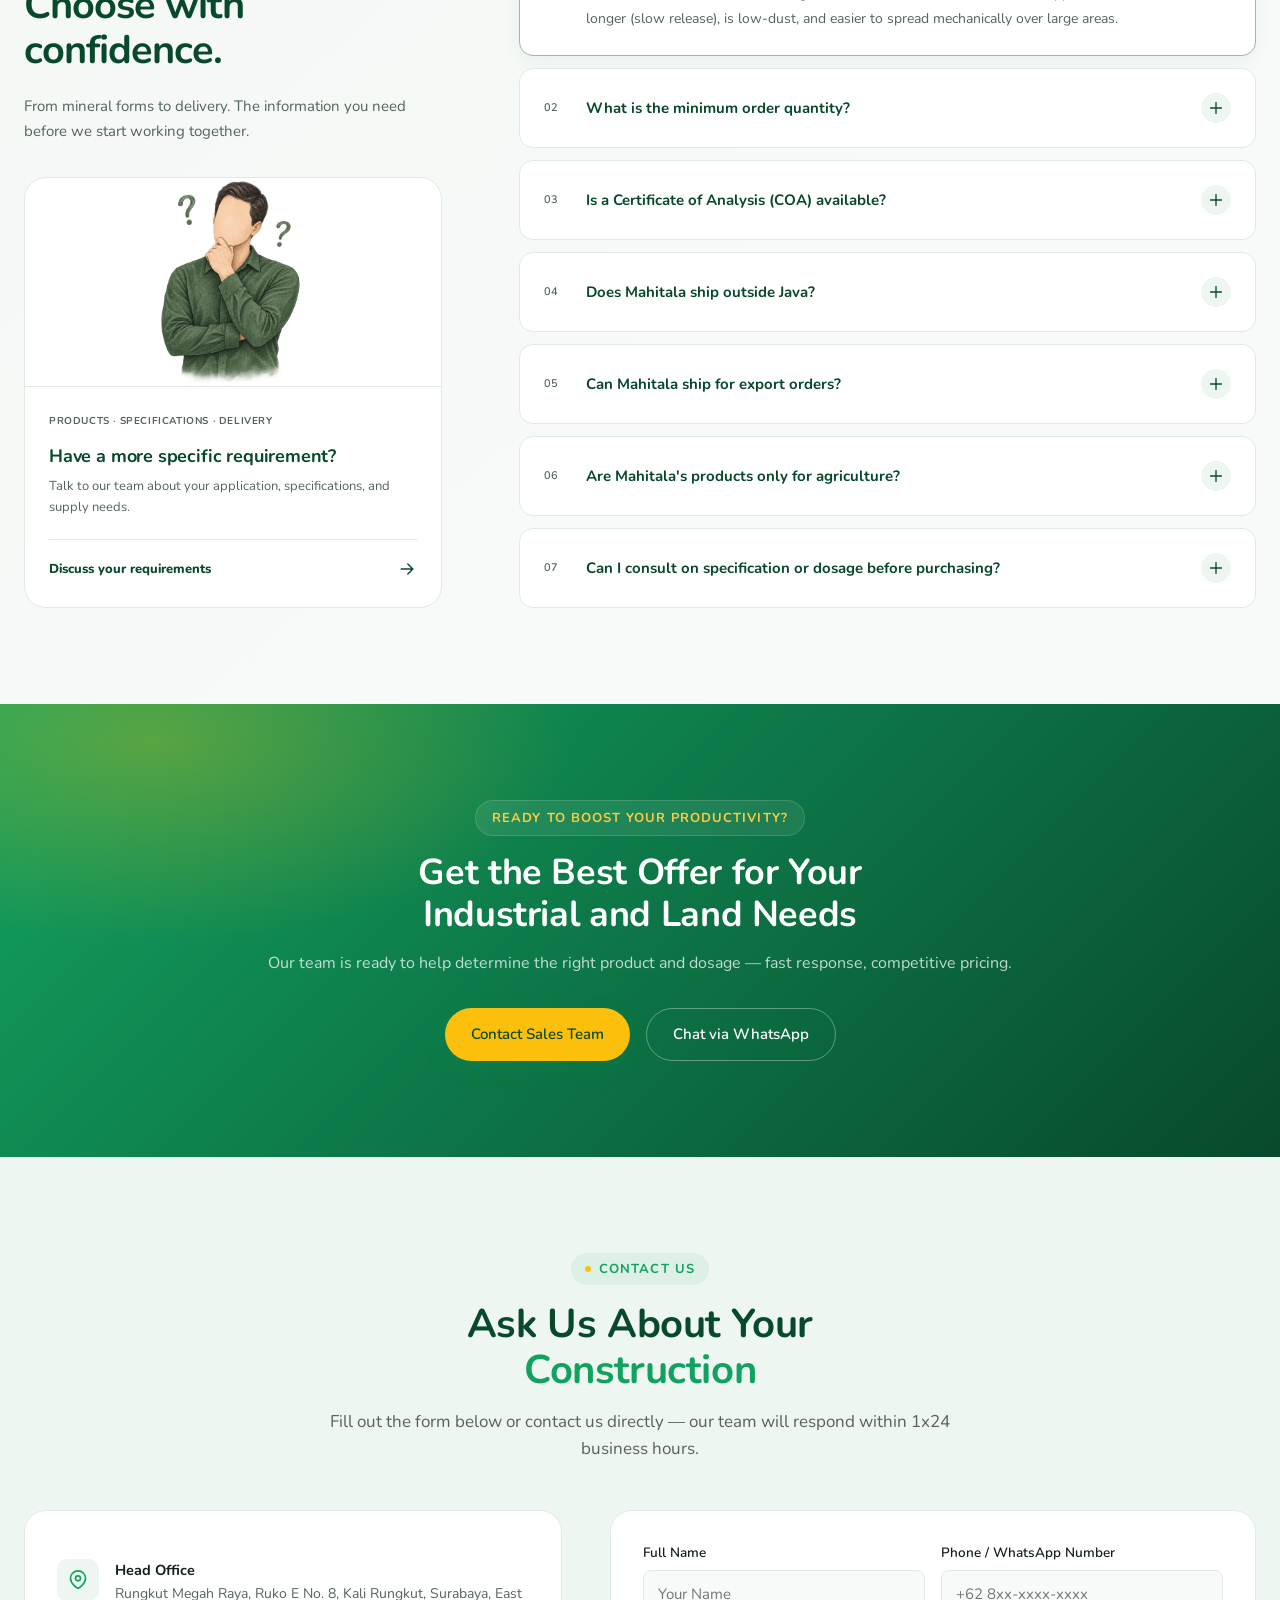
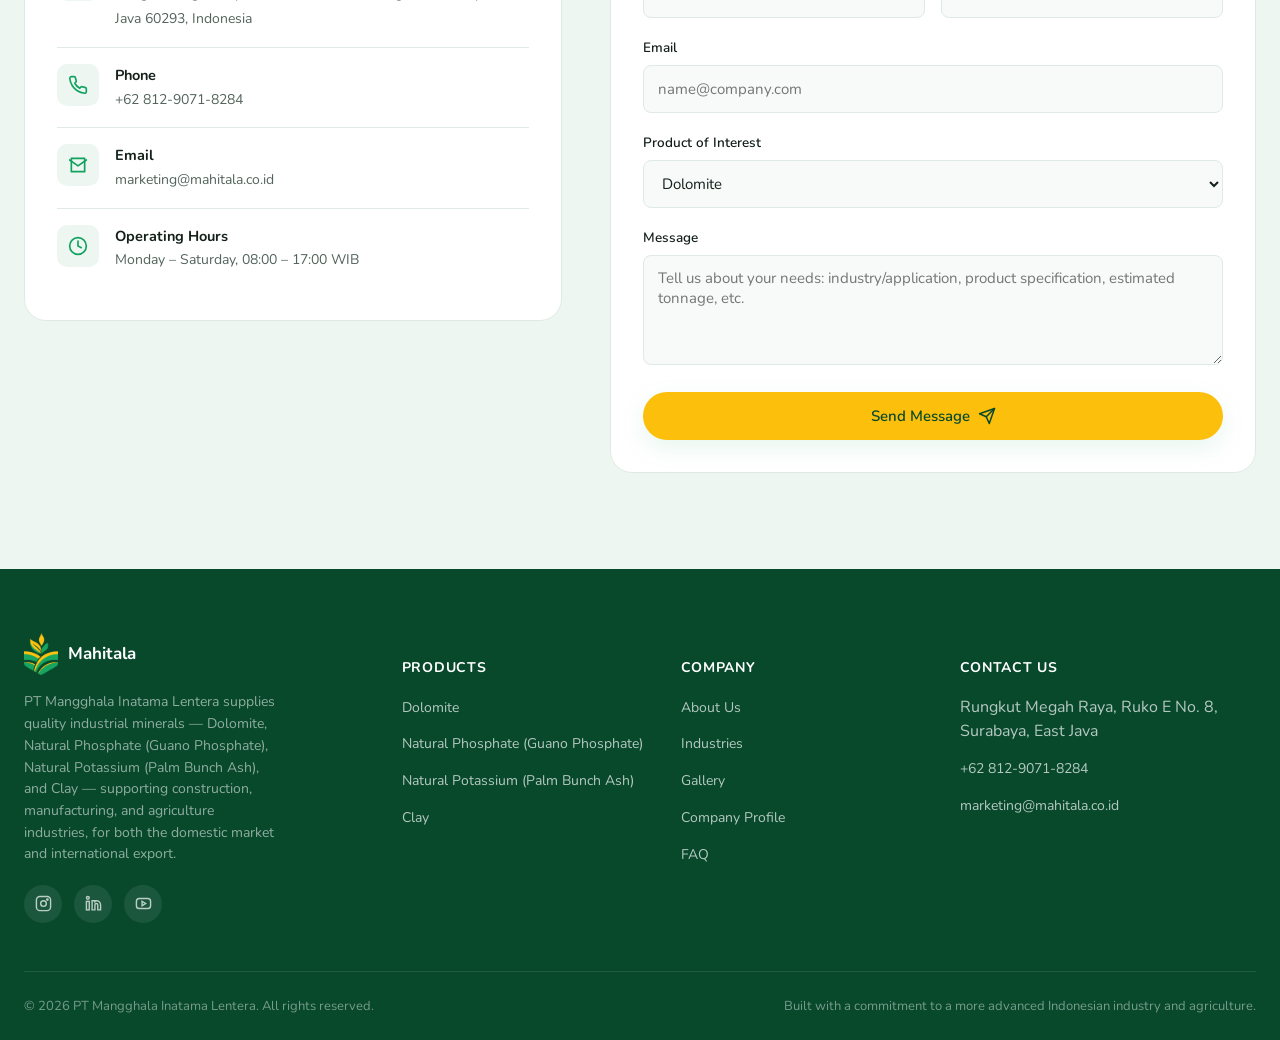
==== commit f0550fe4: "Align site with updated company profile: history, why-us, process sections - Added About page sectio" ====
--- a/index.html
+++ b/index.html
@@ -33,7 +33,7 @@
   "alternateName": "Mahitala",
   "url": "https://bgdrgnnn.github.io/Mahitala/",
   "logo": "https://bgdrgnnn.github.io/Mahitala/assets/logo-full.png",
-  "description": "Mineral agribusiness company based in Gresik, East Java, Indonesia. Produces and supplies Dolomite, Natural Phosphate (Guano Phosphate), Natural Potassium (Palm Bunch Ash), and Clay in powder and granule form for agriculture, aquaculture, livestock, and industrial sectors, with export-ready capability for international buyers.",
+  "description": "Mineral agribusiness company based in Surabaya, East Java, Indonesia. Produces and supplies Dolomite, Natural Phosphate (Guano Phosphate), Natural Potassium (Palm Bunch Ash), and Clay in powder and granule form for agriculture, aquaculture, livestock, and industrial sectors, with export-ready capability for international buyers.",
   "address": {
     "@type": "PostalAddress",
     "streetAddress": "Rungkut Megah Raya, Ruko E No. 8, Kali Rungkut",
@@ -358,7 +358,7 @@
         <div class="about-copy reveal">
           <span class="eyebrow">About Us</span>
           <h2>Indonesia's Trusted Industrial Minerals Partner</h2>
-          <p>PT Mangghala Inatama Lentera is a mineral agribusiness company based in Gresik, East Java. We produce and supply natural mineral raw materials — Dolomite, Natural Phosphate (Guano Phosphate), Natural Potassium (Palm Bunch Ash), and Clay — in powder and granule form, for the construction, steel, water treatment, glass-ceramics, and agriculture sectors, backed by an integrated supply chain from sourcing to delivery that keeps supply secure and prices competitive. We are also ready to serve export demand from international buyers seeking quality industrial minerals sourced from Indonesia.</p>
+          <p>PT Mangghala Inatama Lentera is a mineral agribusiness company based in Surabaya, East Java. We produce and supply natural mineral raw materials — Dolomite, Natural Phosphate (Guano Phosphate), Natural Potassium (Palm Bunch Ash), and Clay — in powder and granule form, for the agriculture, fisheries, animal feed, construction, steel, and glass-ceramics sectors, backed by an integrated supply chain from sourcing to delivery that keeps supply secure and prices competitive. We are also ready to serve export demand from international buyers seeking quality industrial minerals sourced from Indonesia.</p>
           <p>Every product we ship goes through internal laboratory testing — from raw material mining and processing, to quality testing, packaging, and distribution across Indonesia.</p>
           <div class="hero-cta">
             <a href="assets/company-profile.pdf" class="btn btn-dark" download>
@@ -378,7 +378,7 @@
               <svg viewBox="0 0 24 24" fill="none" stroke="currentColor" stroke-width="2" stroke-linecap="round" stroke-linejoin="round"><path d="M2 12s3.5-7 10-7 10 7 10 7-3.5 7-10 7-10-7-10-7z"/><circle cx="12" cy="12" r="3"/></svg>
             </div>
             <h3>Vision</h3>
-            <p>To be a trusted provider of agricultural mineral solutions for Indonesian farmers and industries.</p>
+            <p>To become a leading natural fertilizer producer in the global market, supporting sustainable agriculture worldwide through high-quality, environmentally friendly products that are safe to consume and meet international standards.</p>
           </div>
           <div class="vm-card accent">
             <div class="vm-icon">
@@ -386,10 +386,11 @@
             </div>
             <h3>Mission</h3>
             <ul>
-              <li>Supply mineral raw materials (dolomite, natural phosphate, and natural potassium) with consistent, measurable quality.</li>
-              <li>Ensure continuity of supply through integrated and efficient supply chain management.</li>
-              <li>Support national agricultural and industrial productivity with competitive pricing and responsive service.</li>
-              <li>Operate mining and production practices that are environmentally responsible.</li>
+              <li>Develop high-quality natural fertilizers that meet international regulatory and certification standards.</li>
+              <li>Promote sustainable farming practices by providing environmentally friendly soil nutrition.</li>
+              <li>Deliver fertilizer products with very low hazardous chemical content, so harvests remain safe to consume.</li>
+              <li>Apply modern technology in processing and fertilizer formulation research to produce more efficient, higher value-added formulas.</li>
+              <li>Build a strong global distribution network through strategic partnerships with distributors and agricultural industry players across multiple countries.</li>
             </ul>
           </div>
         </div>
--- a/css/style.css
+++ b/css/style.css
@@ -1964,6 +1964,69 @@
 .legal-card h3 { font-size: 16px; margin-bottom: var(--space-2); }
 .legal-card p { font-size: 13.5px; color: var(--color-muted-foreground); line-height: 1.5; }
 
+.milestone-grid {
+  display: grid;
+  grid-template-columns: repeat(3, 1fr);
+  gap: var(--space-5);
+}
+@media (max-width: 900px) { .milestone-grid { grid-template-columns: repeat(2, 1fr); } }
+@media (max-width: 560px) { .milestone-grid { grid-template-columns: 1fr; } }
+
+.milestone-card {
+  background: var(--color-surface);
+  border: 1px solid var(--color-border);
+  border-radius: var(--radius-lg);
+  padding: var(--space-6);
+}
+.milestone-year { font-size: 24px; font-weight: 800; color: var(--color-primary); margin-bottom: var(--space-2); }
+.milestone-card p { font-size: 13.5px; color: var(--color-muted-foreground); line-height: 1.5; }
+
+.mengapa-grid { grid-template-columns: repeat(4, 1fr); }
+@media (max-width: 1100px) { .mengapa-grid { grid-template-columns: repeat(2, 1fr); } }
+@media (max-width: 560px) { .mengapa-grid { grid-template-columns: 1fr; } }
+
+.mengapa-band {
+  margin-top: var(--space-8);
+  background: linear-gradient(135deg, var(--color-primary), var(--color-primary-dark));
+  color: #fff;
+  border-radius: var(--radius-lg);
+  padding: var(--space-6) var(--space-8);
+  text-align: center;
+}
+.mengapa-band p { font-size: 15.5px; font-weight: 600; max-width: 62ch; margin-inline: auto; }
+
+.process-steps {
+  display: flex;
+  flex-direction: column;
+  gap: var(--space-4);
+  max-width: 760px;
+  margin: 0 auto;
+}
+.process-step {
+  display: flex;
+  align-items: flex-start;
+  gap: var(--space-5);
+  background: var(--color-surface);
+  border: 1px solid var(--color-border);
+  border-radius: var(--radius-lg);
+  padding: var(--space-5) var(--space-6);
+}
+.process-step-num {
+  flex: none;
+  width: 40px;
+  height: 40px;
+  border-radius: var(--radius-full);
+  background: var(--color-primary);
+  color: #fff;
+  display: flex;
+  align-items: center;
+  justify-content: center;
+  font-weight: 800;
+  font-size: 15px;
+}
+.process-step h3 { font-size: 16px; margin-bottom: 2px; }
+.process-step p { font-size: 13.5px; color: var(--color-muted-foreground); line-height: 1.5; }
+
 /* ==========================================================================
    Products detail page
    ========================================================================== */
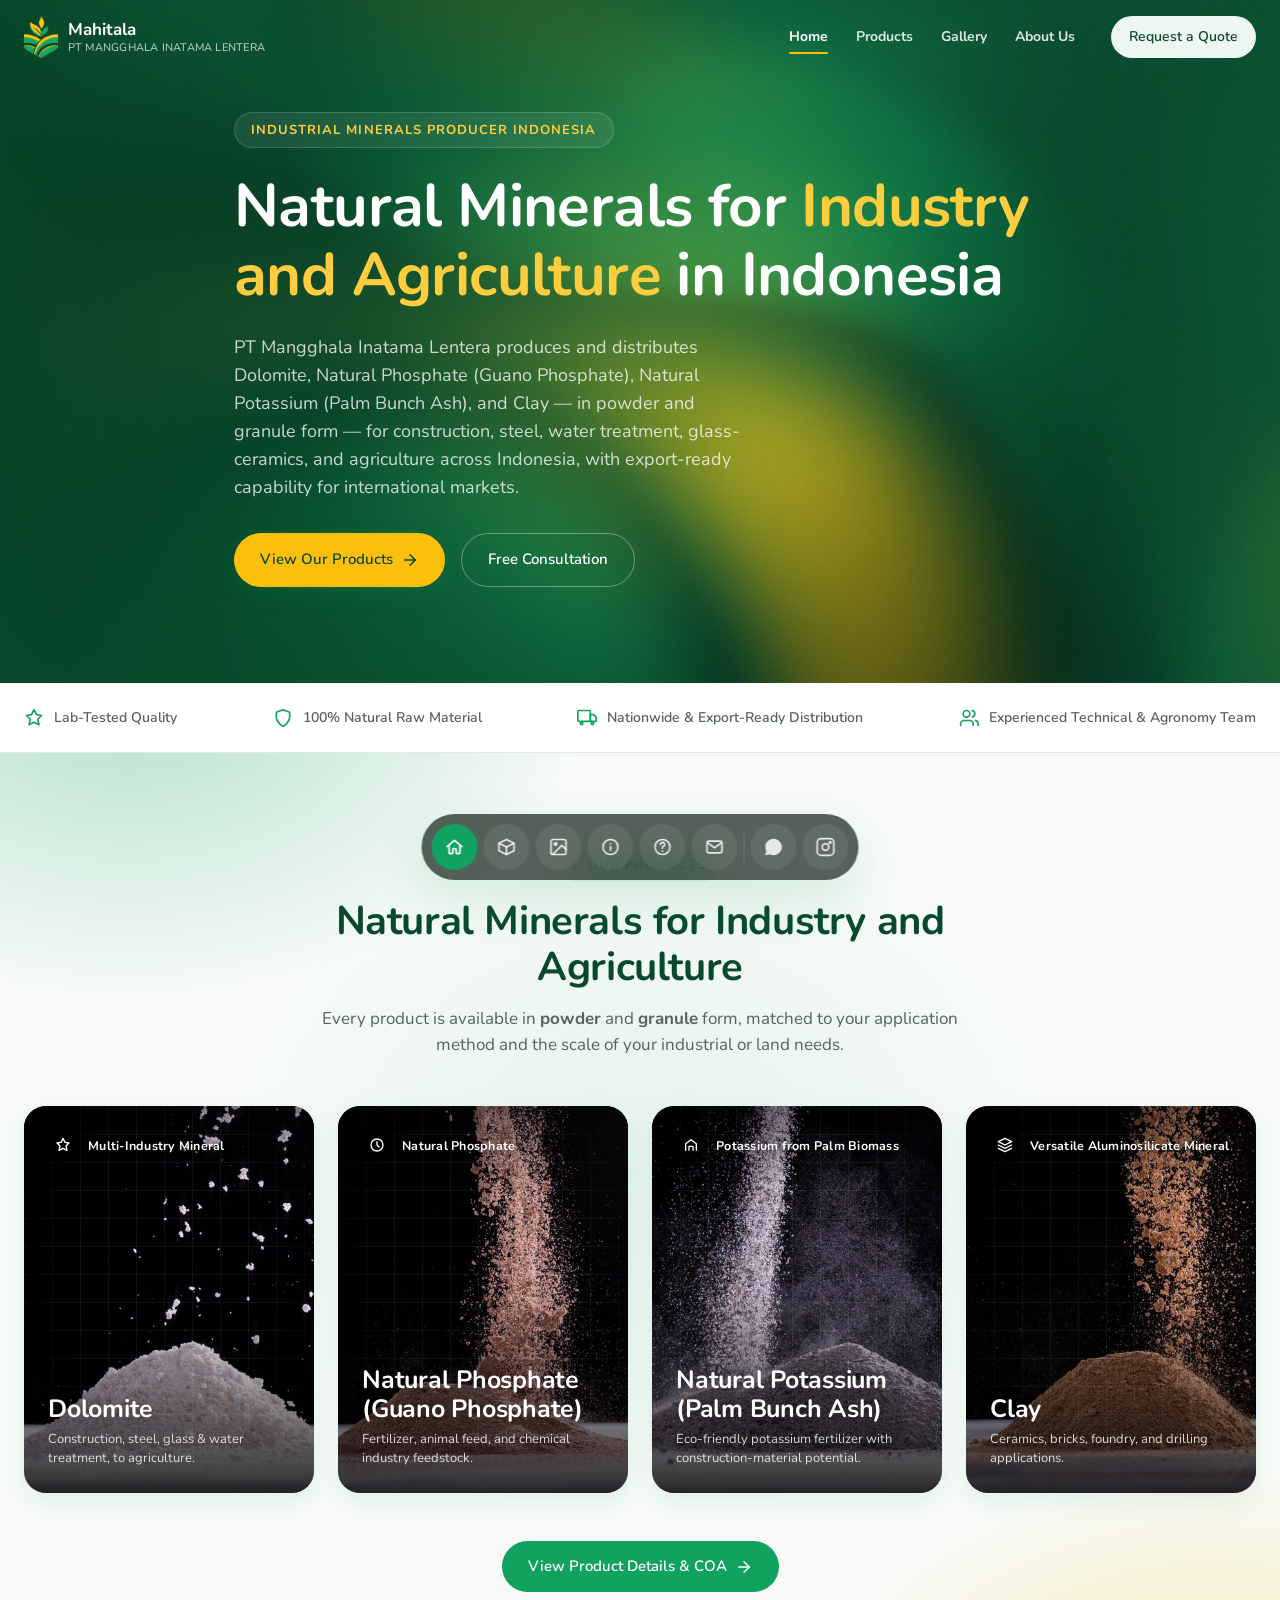
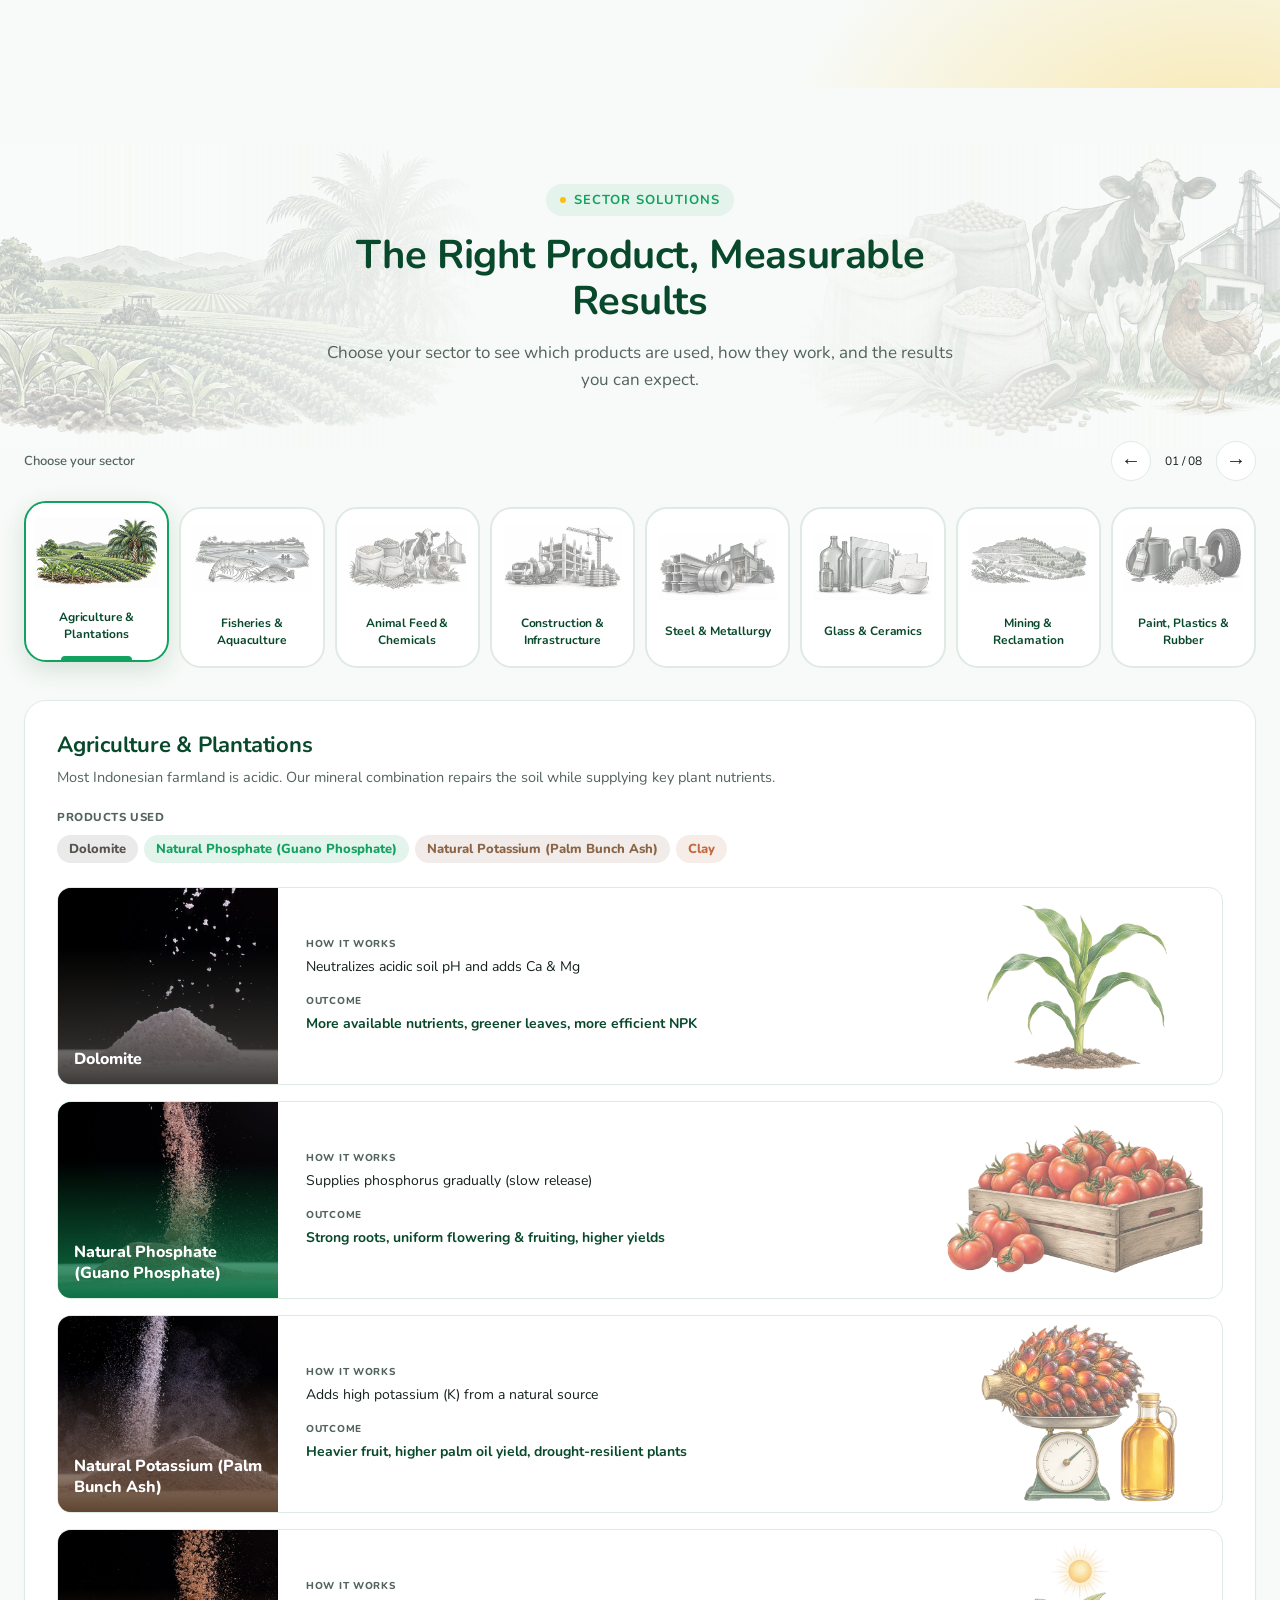
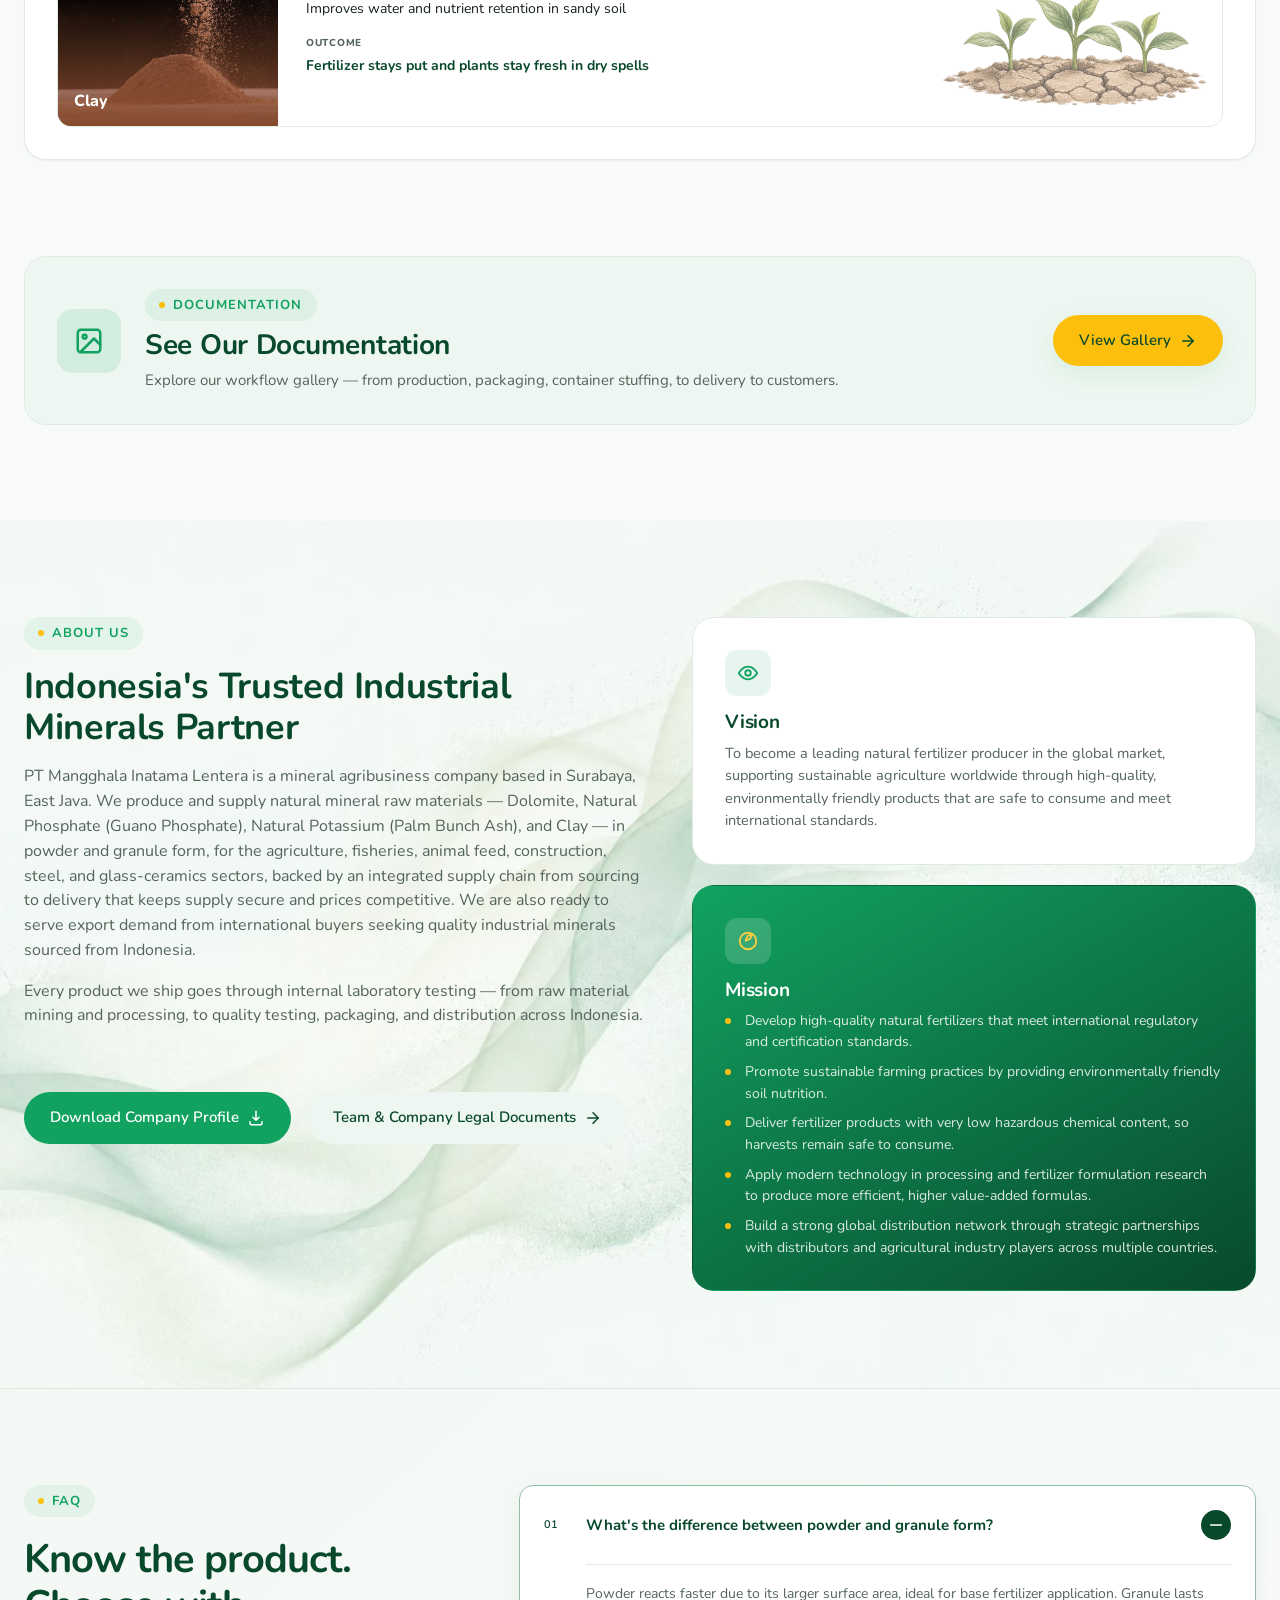
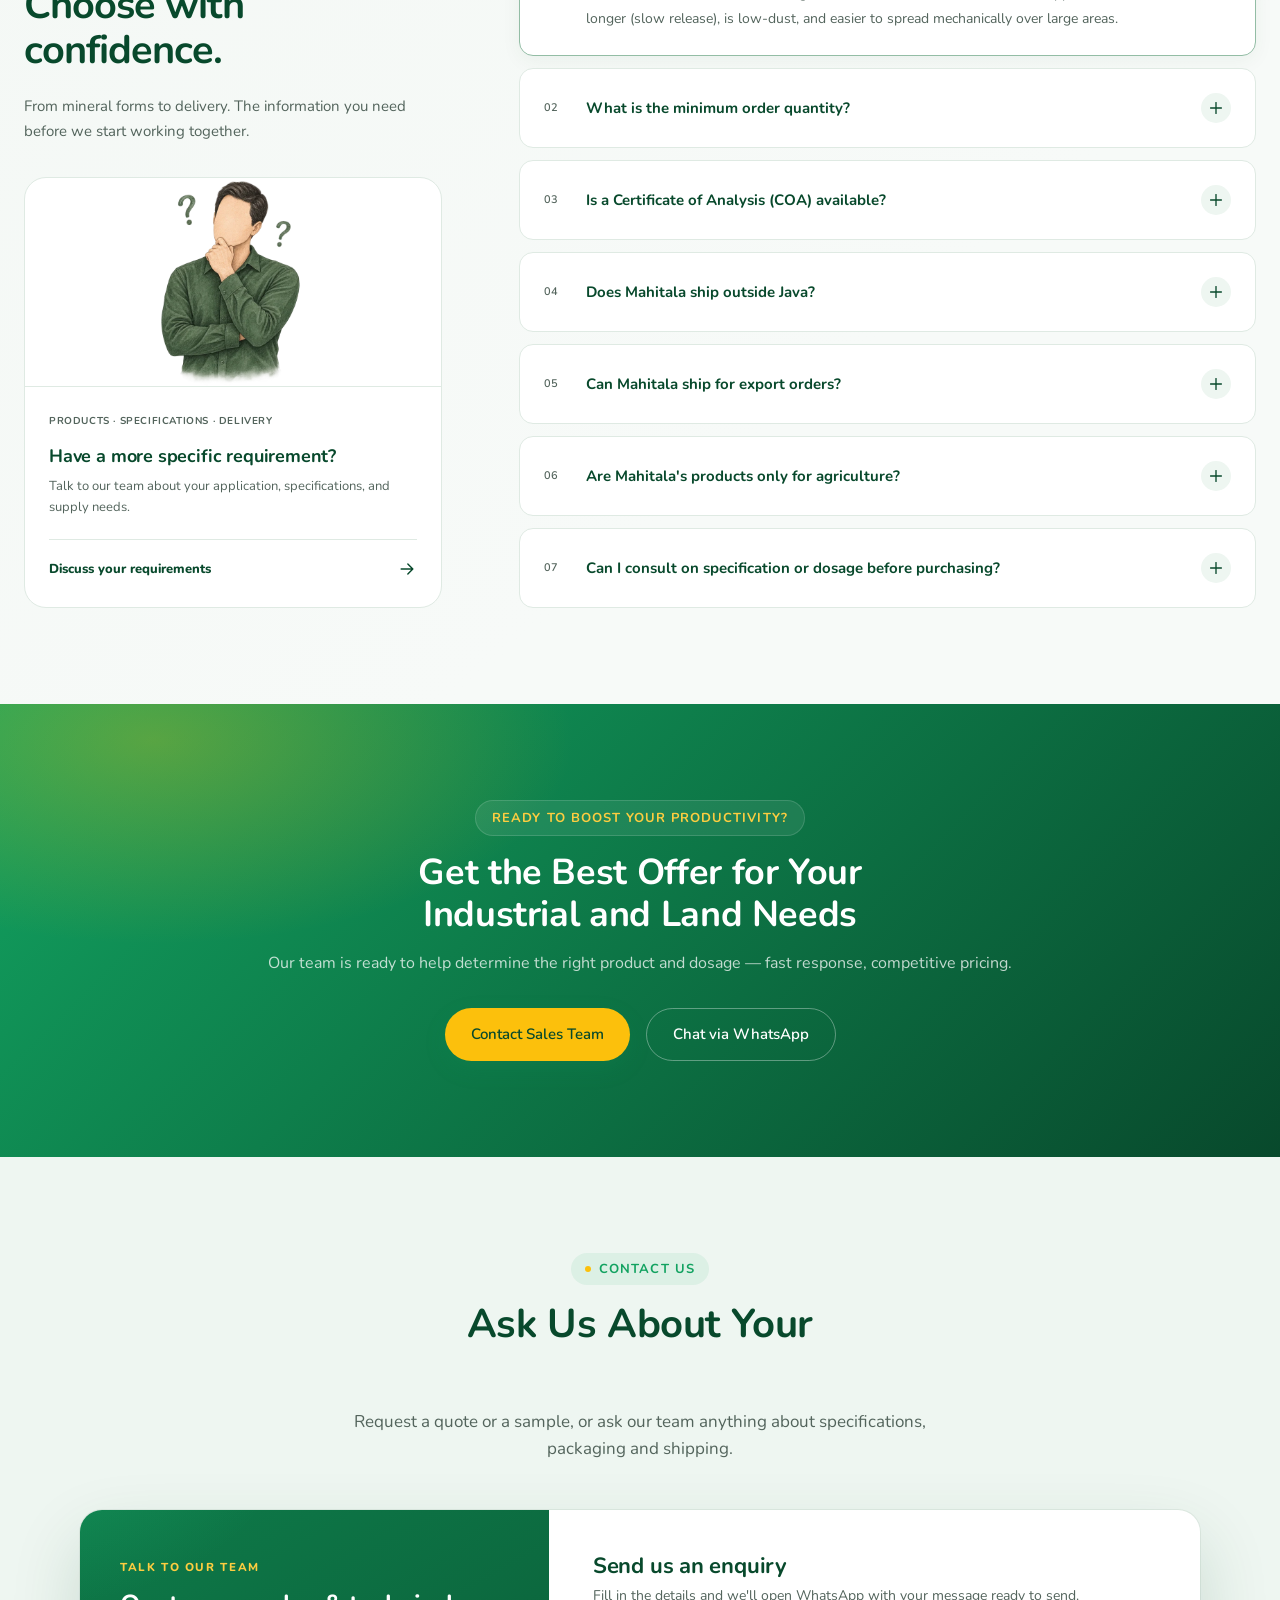
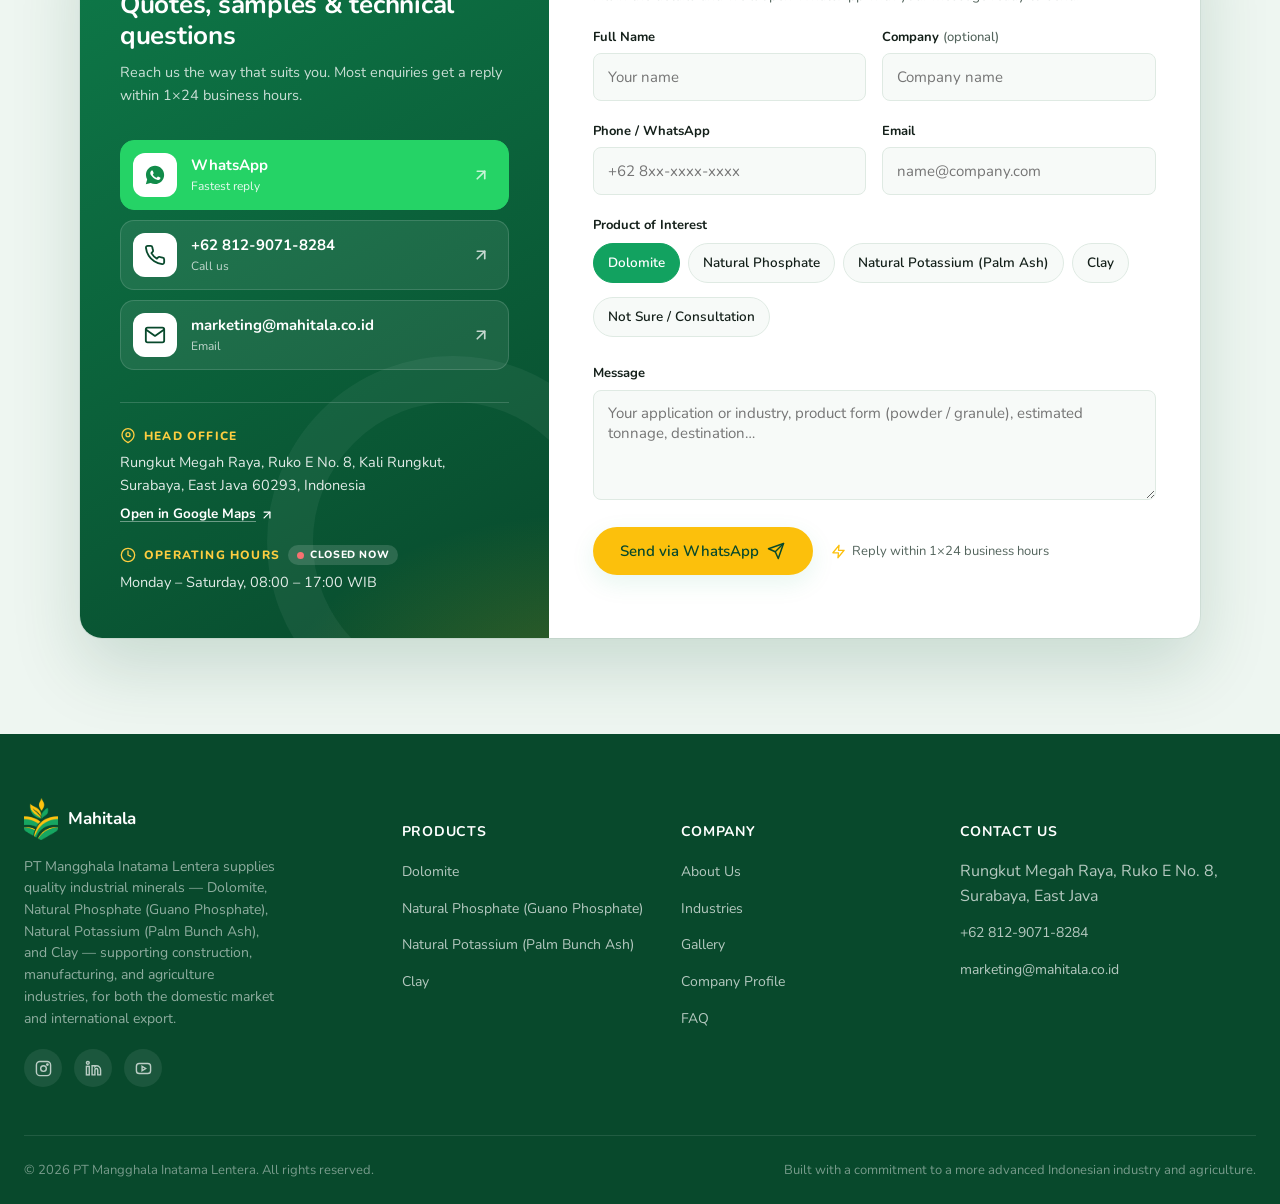
==== commit f4551d1d: "Redesign the Contact section and make the enquiry form actually send The old form had no backend: Se" ====
--- a/index.html
+++ b/index.html
@@ -501,89 +501,110 @@
         <span class="eyebrow">Contact Us</span>
         <h2 class="rotator-heading">
           <span>Ask Us About Your</span>
-          <span class="rotator-line"><span class="rotator-word" id="rotatorWord">Industri</span></span>
+          <span class="rotator-line"><span class="rotator-word" id="rotatorWord">Industry</span></span>
         </h2>
-        <p>Fill out the form below or contact us directly — our team will respond within 1x24 business hours.</p>
-      </div>
-
-      <div class="contact-grid tilt-reveal">
-        <div class="contact-info-card">
-          <div class="contact-row">
-            <span class="icon"><svg viewBox="0 0 24 24" fill="none" stroke="currentColor" stroke-width="2" stroke-linecap="round" stroke-linejoin="round"><path d="M21 10c0 7-9 12-9 12s-9-5-9-12a9 9 0 0 1 18 0z"/><circle cx="12" cy="10" r="3"/></svg></span>
+        <p>Request a quote or a sample, or ask our team anything about specifications, packaging and shipping.</p>
+      </div>
+
+      <div class="contact-shell tilt-reveal">
+        <aside class="contact-panel" aria-label="Contact details">
+          <div class="contact-panel-top">
+            <span class="contact-kicker">Talk to our team</span>
+            <h3>Quotes, samples &amp; technical questions</h3>
+            <p>Reach us the way that suits you. Most enquiries get a reply within 1×24 business hours.</p>
+          </div>
+
+          <div class="contact-quick">
+            <a class="cq cq-wa" href="https://wa.me/6281290718284" target="_blank" rel="noopener">
+              <span class="cq-icon"><svg viewBox="0 0 24 24" fill="currentColor" aria-hidden="true"><path d="M12.04 2C6.58 2 2.13 6.45 2.13 11.91c0 1.75.46 3.45 1.32 4.95L2 22l5.28-1.38a9.9 9.9 0 0 0 4.76 1.21h.01c5.46 0 9.91-4.45 9.91-9.91C21.96 6.45 17.5 2 12.04 2zm5.8 14.06c-.24.68-1.42 1.3-1.95 1.34-.5.05-.97.23-3.27-.68-2.77-1.09-4.52-3.92-4.66-4.1-.13-.18-1.11-1.48-1.11-2.82 0-1.34.7-2 .95-2.27.24-.27.53-.34.71-.34l.51.01c.16 0 .38-.06.6.46.24.55.8 1.92.87 2.06.07.14.11.3.02.48-.09.18-.14.3-.27.46-.14.16-.29.36-.41.48-.14.14-.28.29-.12.56.16.27.71 1.17 1.52 1.9 1.05.93 1.93 1.22 2.2 1.36.27.14.43.11.59-.07.16-.18.68-.79.86-1.06.18-.27.36-.23.6-.14.25.09 1.57.74 1.84.88.27.14.45.2.52.32.07.11.07.66-.17 1.33z"/></svg></span>
+              <span class="cq-text"><b>WhatsApp</b><small>Fastest reply</small></span>
+              <span class="cq-go"><svg viewBox="0 0 24 24" fill="none" stroke="currentColor" stroke-width="2.2" stroke-linecap="round" stroke-linejoin="round" aria-hidden="true"><path d="M7 17 17 7"/><path d="M7 7h10v10"/></svg></span>
+            </a>
+            <a class="cq" href="tel:+6281290718284">
+              <span class="cq-icon"><svg viewBox="0 0 24 24" fill="none" stroke="currentColor" stroke-width="2" stroke-linecap="round" stroke-linejoin="round" aria-hidden="true"><path d="M22 16.92v3a2 2 0 0 1-2.18 2 19.79 19.79 0 0 1-8.63-3.07 19.5 19.5 0 0 1-6-6 19.79 19.79 0 0 1-3.07-8.67A2 2 0 0 1 4.11 2h3a2 2 0 0 1 2 1.72c.127.96.361 1.903.7 2.81a2 2 0 0 1-.45 2.11L8.09 9.91a16 16 0 0 0 6 6l1.27-1.27a2 2 0 0 1 2.11-.45c.907.339 1.85.573 2.81.7A2 2 0 0 1 22 16.92z"/></svg></span>
+              <span class="cq-text"><b>+62 812-9071-8284</b><small>Call us</small></span>
+              <span class="cq-go"><svg viewBox="0 0 24 24" fill="none" stroke="currentColor" stroke-width="2.2" stroke-linecap="round" stroke-linejoin="round" aria-hidden="true"><path d="M7 17 17 7"/><path d="M7 7h10v10"/></svg></span>
+            </a>
+            <a class="cq" href="mailto:marketing@mahitala.co.id">
+              <span class="cq-icon"><svg viewBox="0 0 24 24" fill="none" stroke="currentColor" stroke-width="2" stroke-linecap="round" stroke-linejoin="round" aria-hidden="true"><rect x="2" y="4" width="20" height="16" rx="2"/><path d="m22 6-10 7L2 6"/></svg></span>
+              <span class="cq-text"><b>marketing@mahitala.co.id</b><small>Email</small></span>
+              <span class="cq-go"><svg viewBox="0 0 24 24" fill="none" stroke="currentColor" stroke-width="2.2" stroke-linecap="round" stroke-linejoin="round" aria-hidden="true"><path d="M7 17 17 7"/><path d="M7 7h10v10"/></svg></span>
+            </a>
+          </div>
+
+          <dl class="contact-details">
             <div>
-              <strong>Head Office</strong>
-              <span>Rungkut Megah Raya, Ruko E No. 8, Kali Rungkut, Surabaya, East Java 60293, Indonesia</span>
-            </div>
-          </div>
-          <div class="contact-row">
-            <span class="icon"><svg viewBox="0 0 24 24" fill="none" stroke="currentColor" stroke-width="2" stroke-linecap="round" stroke-linejoin="round"><path d="M22 16.92v3a2 2 0 0 1-2.18 2 19.79 19.79 0 0 1-8.63-3.07 19.5 19.5 0 0 1-6-6 19.79 19.79 0 0 1-3.07-8.67A2 2 0 0 1 4.11 2h3a2 2 0 0 1 2 1.72c.127.96.361 1.903.7 2.81a2 2 0 0 1-.45 2.11L8.09 9.91a16 16 0 0 0 6 6l1.27-1.27a2 2 0 0 1 2.11-.45c.907.339 1.85.573 2.81.7A2 2 0 0 1 22 16.92z"/></svg></span>
+              <dt><svg viewBox="0 0 24 24" fill="none" stroke="currentColor" stroke-width="2" stroke-linecap="round" stroke-linejoin="round" aria-hidden="true"><path d="M21 10c0 7-9 12-9 12s-9-5-9-12a9 9 0 0 1 18 0z"/><circle cx="12" cy="10" r="3"/></svg>Head Office</dt>
+              <dd>Rungkut Megah Raya, Ruko E No. 8, Kali Rungkut, Surabaya, East Java 60293, Indonesia</dd>
+              <dd><a class="contact-maps" href="https://www.google.com/maps/search/?api=1&query=Rungkut+Megah+Raya+Ruko+E+No.+8+Kali+Rungkut+Surabaya" target="_blank" rel="noopener">Open in Google Maps <svg viewBox="0 0 24 24" fill="none" stroke="currentColor" stroke-width="2.2" stroke-linecap="round" stroke-linejoin="round" aria-hidden="true"><path d="M7 17 17 7"/><path d="M7 7h10v10"/></svg></a></dd>
+            </div>
             <div>
-              <strong>Phone</strong>
-              <a href="tel:+6281290718284">+62 812-9071-8284</a>
-            </div>
-          </div>
-          <div class="contact-row">
-            <span class="icon"><svg viewBox="0 0 24 24" fill="none" stroke="currentColor" stroke-width="2" stroke-linecap="round" stroke-linejoin="round"><path d="M4 4h16v16H4z" fill="none"/><path d="M22 6l-10 7L2 6"/></svg></span>
-            <div>
-              <strong>Email</strong>
-              <a href="mailto:marketing@mahitala.co.id">marketing@mahitala.co.id</a>
-            </div>
-          </div>
-          <div class="contact-row">
-            <span class="icon"><svg viewBox="0 0 24 24" fill="none" stroke="currentColor" stroke-width="2" stroke-linecap="round" stroke-linejoin="round"><circle cx="12" cy="12" r="10"/><polyline points="12 6 12 12 16 14"/></svg></span>
-            <div>
-              <strong>Operating Hours</strong>
-              <span>Monday – Saturday, 08:00 – 17:00 WIB</span>
-            </div>
-          </div>
-        </div>
+              <dt><svg viewBox="0 0 24 24" fill="none" stroke="currentColor" stroke-width="2" stroke-linecap="round" stroke-linejoin="round" aria-hidden="true"><circle cx="12" cy="12" r="10"/><polyline points="12 6 12 12 16 14"/></svg>Operating Hours <span class="open-badge" id="openBadge" hidden></span></dt>
+              <dd>Monday – Saturday, 08:00 – 17:00 WIB</dd>
+            </div>
+          </dl>
+        </aside>
 
         <form class="contact-form" id="contactForm" novalidate>
-          <div class="form-success" id="formSuccess">
-            <svg viewBox="0 0 24 24" fill="none" stroke="currentColor" stroke-width="2" stroke-linecap="round" stroke-linejoin="round"><path d="M22 11.08V12a10 10 0 1 1-5.93-9.14"/><polyline points="22 4 12 14.01 9 11.01"/></svg>
-            <span>Thank you! Your message has been sent, our team will contact you shortly.</span>
+          <div class="contact-form-head">
+            <h3>Send us an enquiry</h3>
+            <p>Fill in the details and we'll open WhatsApp with your message ready to send.</p>
+          </div>
+
+          <div class="form-success" id="formSuccess" role="status">
+            <svg viewBox="0 0 24 24" fill="none" stroke="currentColor" stroke-width="2" stroke-linecap="round" stroke-linejoin="round" aria-hidden="true"><path d="M22 11.08V12a10 10 0 1 1-5.93-9.14"/><polyline points="22 4 12 14.01 9 11.01"/></svg>
+            <span>WhatsApp has opened with your message, just press send. Prefer email? <a id="formMailto" href="mailto:marketing@mahitala.co.id">Send it by email instead</a>.</span>
           </div>
 
           <div class="form-row">
             <div class="field" data-field="name">
               <label for="fName">Full Name</label>
-              <input type="text" id="fName" name="name" placeholder="Your Name" required>
+              <input type="text" id="fName" name="name" placeholder="Your name" autocomplete="name" required>
               <span class="field-error">Name is required.</span>
             </div>
+            <div class="field" data-field="company">
+              <label for="fCompany">Company <span class="opt">(optional)</span></label>
+              <input type="text" id="fCompany" name="company" placeholder="Company name" autocomplete="organization">
+            </div>
+          </div>
+
+          <div class="form-row">
             <div class="field" data-field="phone">
-              <label for="fPhone">Phone / WhatsApp Number</label>
-              <input type="tel" id="fPhone" name="phone" placeholder="+62 8xx-xxxx-xxxx" required>
+              <label for="fPhone">Phone / WhatsApp</label>
+              <input type="tel" id="fPhone" name="phone" placeholder="+62 8xx-xxxx-xxxx" autocomplete="tel" required>
               <span class="field-error">Phone number is required.</span>
             </div>
-          </div>
-
-          <div class="field" data-field="email">
-            <label for="fEmail">Email</label>
-            <input type="email" id="fEmail" name="email" placeholder="name@company.com" required>
-            <span class="field-error">Enter a valid email address.</span>
-          </div>
-
-          <div class="field" data-field="product">
-            <label for="fProduct">Product of Interest</label>
-            <select id="fProduct" name="product">
-              <option value="dolomite">Dolomite</option>
-              <option value="phosphate">Natural Phosphate (Guano Phosphate)</option>
-              <option value="palmash">Natural Potassium (Palm Bunch Ash)</option>
-              <option value="clay">Clay</option>
-              <option value="lainnya">Not Sure / Consultation</option>
-            </select>
-          </div>
+            <div class="field" data-field="email">
+              <label for="fEmail">Email</label>
+              <input type="email" id="fEmail" name="email" placeholder="name@company.com" autocomplete="email" required>
+              <span class="field-error">Enter a valid email address.</span>
+            </div>
+          </div>
+
+          <fieldset class="field chip-field" data-field="product">
+            <legend>Product of Interest</legend>
+            <div class="chip-group">
+                <label class="chip-opt"><input type="radio" name="product" value="dolomite" checked><span>Dolomite</span></label>
+                <label class="chip-opt"><input type="radio" name="product" value="phosphate"><span>Natural Phosphate</span></label>
+                <label class="chip-opt"><input type="radio" name="product" value="palmash"><span>Natural Potassium (Palm Ash)</span></label>
+                <label class="chip-opt"><input type="radio" name="product" value="clay"><span>Clay</span></label>
+                <label class="chip-opt"><input type="radio" name="product" value="lainnya"><span>Not Sure / Consultation</span></label>
+            </div>
+          </fieldset>
 
           <div class="field" data-field="message">
             <label for="fMessage">Message</label>
-            <textarea id="fMessage" name="message" placeholder="Tell us about your needs: industry/application, product specification, estimated tonnage, etc." required></textarea>
+            <textarea id="fMessage" name="message" placeholder="Your application or industry, product form (powder / granule), estimated tonnage, destination…" required></textarea>
             <span class="field-error">Message is required.</span>
           </div>
 
-          <button type="submit" class="btn btn-primary" style="width:100%">
-            <span>Send Message</span>
-            <svg viewBox="0 0 24 24" fill="none" stroke="currentColor" stroke-width="2" stroke-linecap="round" stroke-linejoin="round"><line x1="22" y1="2" x2="11" y2="13"/><polygon points="22 2 15 22 11 13 2 9 22 2"/></svg>
-          </button>
+          <div class="contact-submit">
+            <button type="submit" class="btn btn-primary">
+              <span>Send via WhatsApp</span>
+              <svg viewBox="0 0 24 24" fill="none" stroke="currentColor" stroke-width="2" stroke-linecap="round" stroke-linejoin="round" aria-hidden="true"><line x1="22" y1="2" x2="11" y2="13"/><polygon points="22 2 15 22 11 13 2 9 22 2"/></svg>
+            </button>
+            <span class="contact-submit-note"><svg viewBox="0 0 24 24" fill="none" stroke="currentColor" stroke-width="2" stroke-linecap="round" stroke-linejoin="round" aria-hidden="true"><path d="M13 2 3 14h9l-1 8 10-12h-9l1-8z"/></svg>Reply within 1×24 business hours</span>
+          </div>
         </form>
       </div>
     </div>
--- a/css/style.css
+++ b/css/style.css
@@ -1110,7 +1110,7 @@
 }
 #industri::after {
   right: -60px;
-  background-image: url("../assets/industries/01-construction-infrastructure.png");
+  background-image: url("../assets/industries/06-animal-feed-chemicals.png");
   mask-image: linear-gradient(to left, #000 25%, transparent 100%);
 }
 @media (max-width: 768px) {
@@ -1374,59 +1374,151 @@
    Contact
    ========================================================================== */
 
-.contact-grid {
+/* One split card: green details panel + white enquiry form */
+.contact-shell {
   display: grid;
-  grid-template-columns: 1fr 1.2fr;
-  gap: var(--space-12);
-  align-items: start;
-}
-@media (max-width: 900px) { .contact-grid { grid-template-columns: 1fr; } }
-
-.contact-info-card {
+  grid-template-columns: minmax(0, 0.9fr) minmax(0, 1.25fr);
+  max-width: 1120px;
+  margin: 0 auto;
+  border-radius: var(--radius-lg);
+  overflow: hidden;
   background: var(--color-surface);
-  border: 1px solid var(--color-border);
-  border-radius: var(--radius-lg);
-  padding: var(--space-8);
-}
-
-.contact-row {
-  display: flex;
-  gap: var(--space-4);
-  padding-block: var(--space-4);
-  border-bottom: 1px solid var(--color-border);
-}
-.contact-row:last-child { border-bottom: none; }
-.contact-row .icon {
-  width: 42px; height: 42px;
-  border-radius: 10px;
-  background: var(--color-surface-alt);
-  color: var(--color-primary);
+  box-shadow: 0 30px 70px rgba(8, 73, 44, 0.16), 0 0 0 1px var(--color-border);
+}
+@media (max-width: 900px) { .contact-shell { grid-template-columns: 1fr; } }
+
+.contact-panel {
+  position: relative;
+  overflow: hidden;
+  display: flex;
+  flex-direction: column;
+  gap: var(--space-8);
+  padding: 44px 40px;
+  color: rgba(255, 255, 255, 0.85);
+  background:
+    radial-gradient(520px 320px at 110% 110%, rgba(252, 192, 12, 0.22), transparent 62%),
+    radial-gradient(420px 280px at -10% -10%, rgba(34, 199, 127, 0.28), transparent 60%),
+    linear-gradient(150deg, #0E7A49, var(--color-primary-dark));
+}
+.contact-panel::after { /* soft ring for depth */
+  content: "";
+  position: absolute;
+  right: -90px; bottom: -90px;
+  width: 280px; height: 280px;
+  border-radius: 50%;
+  border: 46px solid rgba(255, 255, 255, 0.05);
+  pointer-events: none;
+}
+.contact-kicker {
+  font-size: 11.5px;
+  font-weight: 800;
+  letter-spacing: 0.14em;
+  text-transform: uppercase;
+  color: var(--color-accent-light);
+}
+.contact-panel h3 { margin-top: 10px; font-size: 26px; line-height: 1.2; color: #fff; }
+.contact-panel-top p { margin-top: 10px; font-size: 14.5px; line-height: 1.6; color: rgba(255, 255, 255, 0.78); }
+
+.contact-quick { position: relative; z-index: 1; display: grid; gap: 10px; }
+.cq {
+  display: grid;
+  grid-template-columns: 44px minmax(0, 1fr) 20px;
+  align-items: center;
+  gap: 14px;
+  padding: 12px 16px 12px 12px;
+  border-radius: var(--radius-md);
+  color: #fff;
+  background: rgba(255, 255, 255, 0.08);
+  border: 1px solid rgba(255, 255, 255, 0.14);
+  transition: background 200ms var(--ease-standard), transform 200ms var(--ease-standard), border-color 200ms var(--ease-standard);
+}
+.cq:hover { background: rgba(255, 255, 255, 0.14); border-color: rgba(255, 255, 255, 0.28); transform: translateX(3px); }
+.cq-icon {
   display: flex; align-items: center; justify-content: center;
-  flex-shrink: 0;
-}
-.contact-row .icon svg { width: 20px; height: 20px; }
-.contact-row strong { display: block; font-size: 14.5px; }
-.contact-row span, .contact-row a { font-size: 14px; color: var(--color-muted-foreground); }
+  width: 44px; height: 44px;
+  border-radius: 12px;
+  color: var(--color-primary-dark);
+  background: #fff;
+}
+.cq-icon svg { width: 22px; height: 22px; }
+.cq-wa { background: #25D366; border-color: #25D366; }
+.cq-wa:hover { background: #1fbd5a; border-color: #1fbd5a; }
+.cq-wa .cq-icon { color: #128C4A; }
+.cq-text { min-width: 0; }
+.cq-text b { display: block; font-size: 15px; font-weight: 700; overflow-wrap: anywhere; }
+.cq-text small { display: block; font-size: 12px; color: rgba(255, 255, 255, 0.72); }
+.cq-wa .cq-text small { color: rgba(255, 255, 255, 0.9); }
+.cq-go svg { width: 18px; height: 18px; opacity: 0.75; }
+
+.contact-details { position: relative; z-index: 1; display: grid; gap: var(--space-5); margin: 0; padding-top: var(--space-6); border-top: 1px solid rgba(255, 255, 255, 0.16); }
+.contact-details dt {
+  display: flex; align-items: center; flex-wrap: wrap; gap: 8px;
+  font-size: 12px; font-weight: 800; letter-spacing: 0.1em; text-transform: uppercase;
+  color: var(--color-accent-light);
+}
+.contact-details dt svg { width: 16px; height: 16px; }
+.contact-details dd { margin: 6px 0 0; font-size: 14.5px; line-height: 1.55; color: rgba(255, 255, 255, 0.88); }
+.contact-maps { display: inline-flex; align-items: center; gap: 4px; font-size: 13.5px; font-weight: 700; color: #fff; text-decoration: underline; text-underline-offset: 3px; text-decoration-color: rgba(255, 255, 255, 0.4); }
+.contact-maps:hover { text-decoration-color: var(--color-accent); }
+.contact-maps svg { width: 14px; height: 14px; }
+.open-badge {
+  display: inline-flex; align-items: center; gap: 6px;
+  padding: 2px 9px;
+  border-radius: var(--radius-full);
+  font-size: 10.5px; letter-spacing: 0.06em;
+  color: #fff;
+  background: rgba(255, 255, 255, 0.14);
+}
+.open-badge::before { content: ""; width: 7px; height: 7px; border-radius: 50%; background: #f87171; }
+.open-badge.is-open::before { background: #4ade80; box-shadow: 0 0 0 3px rgba(74, 222, 128, 0.25); }
 
 .contact-form {
-  background: var(--color-surface);
-  border: 1px solid var(--color-border);
-  border-radius: var(--radius-lg);
-  padding: var(--space-8);
+  padding: 44px 44px 36px;
   display: grid;
   gap: var(--space-5);
+  align-content: start;
+}
+.contact-form-head h3 { font-size: 22px; }
+.contact-form-head p { margin-top: 6px; font-size: 14px; color: var(--color-muted-foreground); }
+@media (max-width: 560px) {
+  .contact-panel { padding: 32px 22px; gap: var(--space-6); }
+  .contact-panel h3 { font-size: 22px; }
+  .contact-form { padding: 28px 20px 24px; }
 }
 
 .form-row { display: grid; grid-template-columns: 1fr 1fr; gap: var(--space-4); }
 @media (max-width: 560px) { .form-row { grid-template-columns: 1fr; } }
 
-.field label {
+.field label,
+.chip-field legend {
   display: block;
+  font-size: 13px;
+  font-weight: 700;
+  margin-bottom: 6px;
+  color: var(--color-foreground);
+}
+.field label .opt { font-weight: 500; color: var(--color-muted-foreground); }
+.chip-field { border: 0; margin: 0; padding: 0; min-width: 0; }
+.chip-field legend { padding: 0; margin-bottom: 8px; }
+.chip-group { display: flex; flex-wrap: wrap; gap: 8px; }
+.chip-opt { position: relative; cursor: pointer; }
+.chip-opt input { position: absolute; opacity: 0; pointer-events: none; }
+.chip-opt span {
+  display: inline-flex;
+  align-items: center;
+  min-height: 40px;
+  padding: 8px 14px;
+  border-radius: var(--radius-full);
   font-size: 13.5px;
   font-weight: 600;
-  margin-bottom: 6px;
   color: var(--color-foreground);
-}
+  background: var(--color-background);
+  border: 1.5px solid var(--color-border);
+  transition: background 180ms var(--ease-standard), border-color 180ms var(--ease-standard), color 180ms var(--ease-standard);
+}
+.chip-opt:hover span { border-color: rgba(18, 162, 96, 0.45); }
+.chip-opt input:checked + span { color: #fff; background: var(--color-primary); border-color: var(--color-primary); }
+.chip-opt input:focus-visible + span { outline: 2px solid var(--color-accent); outline-offset: 2px; }
 
 .field input, .field select, .field textarea {
   width: 100%;
@@ -1443,8 +1535,17 @@
 .field textarea { min-height: 110px; resize: vertical; }
 .field input:focus, .field select:focus, .field textarea:focus {
   border-color: var(--color-primary);
+  background: var(--color-surface);
+  box-shadow: 0 0 0 4px rgba(18, 162, 96, 0.12);
   outline: none;
 }
+.field input, .field select, .field textarea { transition: border-color 180ms var(--ease-standard), box-shadow 180ms var(--ease-standard), background 180ms var(--ease-standard); }
+
+.contact-submit { display: flex; align-items: center; flex-wrap: wrap; gap: 12px 18px; }
+.contact-submit .btn { min-width: 220px; justify-content: center; }
+.contact-submit-note { display: inline-flex; align-items: center; gap: 6px; font-size: 13px; color: var(--color-muted-foreground); }
+.contact-submit-note svg { width: 15px; height: 15px; color: var(--color-accent); }
+@media (max-width: 560px) { .contact-submit .btn { width: 100%; } }
 
 .field-error { display: none; font-size: 12.5px; color: var(--color-destructive); margin-top: 5px; }
 .field.invalid input, .field.invalid select, .field.invalid textarea { border-color: var(--color-destructive); }
@@ -1463,6 +1564,11 @@
 }
 .form-success.show { display: flex; }
 .form-success svg { width: 20px; height: 20px; color: var(--color-primary); flex-shrink: 0; }
+.form-success a { color: var(--color-primary-dark); text-decoration: underline; text-underline-offset: 2px; }
+@media (prefers-reduced-motion: reduce) {
+  .cq, .chip-opt span { transition: none; }
+  .cq:hover { transform: none; }
+}
 
 /* ==========================================================================
    Footer
@@ -1735,6 +1841,68 @@
   font-size: 12px;
   background: var(--color-accent);
   color: var(--color-primary-dark);
+}
+
+/* Hero with copy only (About) */
+.page-hero-grid.page-hero-solo { grid-template-columns: minmax(0, 760px); }
+.page-hero-solo .hero-lede { max-width: 640px; }
+
+/* About: "Words from Our CEO" */
+.ceo-section .section-head { margin-bottom: var(--space-8); }
+.ceo-card {
+  position: relative;
+  max-width: 920px;
+  margin: 0 auto;
+  padding: 56px 64px 40px;
+  border-radius: var(--radius-lg);
+  overflow: hidden;
+  color: rgba(255, 255, 255, 0.86);
+  background:
+    radial-gradient(520px 300px at 100% 100%, rgba(252, 192, 12, 0.22), transparent 65%),
+    radial-gradient(480px 300px at 0% 0%, rgba(34, 199, 127, 0.25), transparent 60%),
+    linear-gradient(140deg, #0E6B40, var(--color-primary-dark));
+  box-shadow: 0 30px 60px rgba(8, 73, 44, 0.22);
+}
+.ceo-quote-mark {
+  position: absolute;
+  top: 26px;
+  left: 30px;
+  width: 64px;
+  height: 64px;
+  color: var(--color-accent);
+  opacity: 0.9;
+}
+.ceo-quote { margin: 0; padding-left: 56px; }
+.ceo-quote p { font-size: 15.5px; line-height: 1.75; margin-top: var(--space-4); }
+.ceo-quote p:first-child { margin-top: 0; }
+.ceo-quote .ceo-lead { font-size: clamp(18px, 2vw, 21px); line-height: 1.6; font-weight: 600; color: #fff; }
+.ceo-quote .ceo-close { color: #fff; font-weight: 600; }
+.ceo-sign {
+  display: flex;
+  align-items: center;
+  gap: 14px;
+  margin: var(--space-8) 0 0 56px;
+  padding-top: var(--space-6);
+  border-top: 1px solid rgba(255, 255, 255, 0.18);
+}
+.ceo-sign-mark {
+  display: flex;
+  align-items: center;
+  justify-content: center;
+  width: 52px;
+  height: 52px;
+  border-radius: 50%;
+  background: #fff;
+  flex-shrink: 0;
+}
+.ceo-sign-mark img { height: 32px; width: auto; }
+.ceo-sign strong { display: block; font-size: 16px; color: #fff; }
+.ceo-sign small { display: block; font-size: 13px; color: var(--color-accent-light); }
+@media (max-width: 700px) {
+  .ceo-card { padding: 72px 22px 28px; }
+  .ceo-quote-mark { top: 20px; left: 20px; width: 44px; height: 44px; }
+  .ceo-quote, .ceo-sign { padding-left: 0; margin-left: 0; }
+  .ceo-quote p { font-size: 14.5px; }
 }
 
 /* Lift-on-hover only for real pointers, and only in the two-column layout
@@ -1931,6 +2099,7 @@
   border-radius: var(--radius-full);
 }
 
+/* Shared card grid — used by "Why Choose Mahitala" (.mengapa-grid / .advantage-card) */
 .legal-grid {
   display: grid;
   grid-template-columns: repeat(3, 1fr);
@@ -1963,6 +2132,176 @@
 
 .legal-card h3 { font-size: 16px; margin-bottom: var(--space-2); }
 .legal-card p { font-size: 13.5px; color: var(--color-muted-foreground); line-height: 1.5; }
+
+/* About: company registration "certificate" card */
+.lgA {
+  position: relative;
+  max-width: 960px;
+  margin: 0 auto;
+  border-radius: var(--radius-lg);
+  overflow: hidden;
+  background: var(--color-surface);
+  box-shadow: 0 30px 60px rgba(8, 73, 44, 0.14), 0 0 0 1px var(--color-border);
+}
+.lgA-head {
+  position: relative;
+  display: flex;
+  align-items: center;
+  gap: 16px;
+  padding: 22px 36px;
+  color: #fff;
+  background:
+    radial-gradient(420px 160px at 100% 0%, rgba(252, 192, 12, 0.22), transparent 70%),
+    linear-gradient(120deg, var(--color-primary-dark), #0E6B40);
+}
+.lgA-head::after { /* thin gold rule between header and "paper" */
+  content: "";
+  position: absolute;
+  left: 0; right: 0; bottom: 0;
+  height: 3px;
+  background: linear-gradient(90deg, var(--color-accent), rgba(252, 192, 12, 0.2));
+}
+.lgA-head img { height: 44px; width: auto; }
+.lgA-head small,
+.lgA-ref small {
+  display: block;
+  font-size: 10.5px;
+  font-weight: 700;
+  letter-spacing: 0.16em;
+  text-transform: uppercase;
+  color: var(--color-accent-light);
+}
+.lgA-title strong { display: block; margin-top: 2px; font-size: 19px; font-weight: 700; letter-spacing: 0.01em; }
+.lgA-ref { margin-left: auto; text-align: right; }
+.lgA-ref b { display: block; margin-top: 2px; font-size: 14px; font-weight: 600; color: rgba(255, 255, 255, 0.92); }
+
+.lgA-paper {
+  position: relative;
+  overflow: hidden;
+  /* security-paper hairlines */
+  background:
+    repeating-radial-gradient(circle at 105% 115%, transparent 0 16px, rgba(18, 162, 96, 0.045) 16px 17px),
+    repeating-radial-gradient(circle at -5% -15%, transparent 0 20px, rgba(252, 192, 12, 0.06) 20px 21px),
+    var(--color-surface);
+}
+.lgA-watermark {
+  position: absolute;
+  right: 18%;
+  top: 50%;
+  height: 300px;
+  width: auto;
+  transform: translateY(-50%);
+  opacity: 0.045;
+  filter: grayscale(1);
+  pointer-events: none;
+}
+.lgA-body {
+  position: relative;
+  margin: 0;
+  padding: 18px 36px 28px;
+  display: grid;
+  grid-template-columns: repeat(2, minmax(0, 1fr));
+  column-gap: 48px;
+}
+.lgA-field { padding: 18px 0 16px; border-bottom: 1px dashed rgba(8, 73, 44, 0.16); }
+.lgA-field.wide { grid-column: 1 / -1; border-bottom: none; padding-right: 150px; }
+.lgA-field dt {
+  font-size: 11px;
+  font-weight: 700;
+  letter-spacing: 0.12em;
+  text-transform: uppercase;
+  color: var(--color-muted-foreground);
+}
+.lgA-field dd {
+  margin: 8px 0 0;
+  display: flex;
+  align-items: center;
+  flex-wrap: wrap;
+  gap: 8px 12px;
+  font-size: 16px;
+  font-weight: 600;
+  line-height: 1.45;
+  color: var(--color-foreground);
+}
+.lgA-nib {
+  padding: 4px 12px;
+  border-radius: 8px;
+  font-family: ui-monospace, SFMono-Regular, Menlo, Consolas, monospace;
+  font-size: 16px;
+  font-weight: 600;
+  letter-spacing: 0.12em;
+  color: var(--color-primary-dark);
+  background: var(--color-surface-alt);
+  border: 1px solid var(--color-border);
+}
+.legal-copy {
+  display: inline-flex;
+  align-items: center;
+  gap: 6px;
+  padding: 5px 11px;
+  border-radius: var(--radius-full);
+  font-size: 12px;
+  font-weight: 700;
+  color: var(--color-primary-dark);
+  background: transparent;
+  border: 1px solid var(--color-border);
+  transition: background 200ms var(--ease-standard), color 200ms var(--ease-standard), border-color 200ms var(--ease-standard);
+}
+.legal-copy:hover { background: rgba(18, 162, 96, 0.08); border-color: rgba(18, 162, 96, 0.35); }
+.legal-copy svg { width: 14px; height: 14px; }
+.legal-copy.copied { background: var(--color-primary); border-color: var(--color-primary); color: #fff; }
+.lgA-lock {
+  display: inline-flex;
+  align-items: center;
+  gap: 6px;
+  padding: 4px 10px;
+  border-radius: var(--radius-full);
+  font-size: 12px;
+  font-weight: 700;
+  color: #7a5a00;
+  background: rgba(252, 192, 12, 0.16);
+}
+.lgA-lock svg { width: 12px; height: 12px; }
+.lgA-note { font-size: 14.5px; font-weight: 500; color: var(--color-muted-foreground); }
+.lgA-addr { align-items: flex-start !important; flex-wrap: nowrap !important; font-weight: 500 !important; }
+.lgA-addr svg { flex-shrink: 0; width: 18px; height: 18px; margin-top: 3px; color: var(--color-primary); }
+
+.lgA-seal {
+  position: absolute;
+  right: 36px;
+  bottom: 22px;
+  width: 116px;
+  height: 116px;
+  color: var(--color-primary);
+  opacity: 0.85;
+  transform: rotate(-12deg);
+}
+
+.lgA-foot {
+  display: flex;
+  align-items: center;
+  justify-content: space-between;
+  flex-wrap: wrap;
+  gap: 14px 20px;
+  padding: 18px 36px;
+  background: var(--color-surface-alt);
+  border-top: 1px solid var(--color-border);
+}
+.lgA-foot-copy { display: flex; align-items: center; gap: 10px; font-size: 13.5px; color: var(--color-muted-foreground); }
+.lgA-foot-copy svg { flex-shrink: 0; width: 18px; height: 18px; color: var(--color-primary); }
+
+@media (max-width: 760px) {
+  .lgA-head { padding: 18px 20px; flex-wrap: wrap; }
+  .lgA-ref { margin-left: 0; text-align: left; width: 100%; }
+  .lgA-body { grid-template-columns: 1fr; padding: 6px 20px 20px; }
+  .lgA-field.wide { padding-right: 88px; }
+  .lgA-watermark { height: 220px; right: -30px; }
+  .lgA-seal { width: 80px; height: 80px; right: 14px; bottom: 18px; }
+  .lgA-foot { padding: 16px 20px; }
+}
+@media (prefers-reduced-motion: reduce) {
+  .legal-copy { transition: none; }
+}
 
 .milestone-grid {
   display: grid;
@@ -2459,3 +2798,95 @@
   .benefit-tile, .btn-outline-dark svg { transition: none; }
   .benefit-tile:hover { transform: none; }
 }
+
+/* About: understated paper textures distinguish the story, strengths and process. */
+.about-page main > .section:not(.cta-section) {
+  position: relative;
+  isolation: isolate;
+  background-color: #f8faf6;
+}
+.about-page main > .section:not(.cta-section)::before {
+  content: "";
+  position: absolute;
+  inset: 0;
+  z-index: -1;
+  pointer-events: none;
+  background-image:
+    radial-gradient(ellipse at 3% 12%, #a3b79626, transparent 50%),
+    radial-gradient(ellipse at 98% 85%, #cdb58b22, transparent 48%),
+    radial-gradient(#536d5317 .65px, transparent .85px);
+  background-size: auto, auto, 9px 9px;
+  mask-image: linear-gradient(transparent, #000 8%, #000 92%, transparent);
+}
+.about-page main > .section.history-section { background-color: #f4f3eb; }
+.about-page main > .section.history-section::before {
+  background-image: radial-gradient(ellipse at 5% 10%, #cdb58b33, transparent 60%), repeating-linear-gradient(90deg, transparent 0 95px, #81957612 95px 96px);
+  background-size: auto;
+}
+.about-page main > .section.strengths-section { background-color: #eef4ec; }
+.about-page main > .section.production-section::before {
+  background-image: radial-gradient(ellipse at 90% 50%, #a3b7962e, transparent 60%), linear-gradient(#8b9e7914 1px, transparent 1px), linear-gradient(90deg, #8b9e7914 1px, transparent 1px);
+  background-size: auto, 48px 48px, 48px 48px;
+}
+.about-page :is(.legal-icon, .team-avatar, .contact-row .icon, .process-step-num) {
+  background: linear-gradient(145deg, #f8fbf5, #e6efe5);
+  border: 1px solid #d9e6d8;
+  color: #287249;
+  box-shadow: inset 0 1px 0 #fff, 0 3px 8px #2349300c;
+}
+.about-page :is(.legal-icon, .team-avatar, .contact-row .icon) svg { stroke-width: 1.7; }
+#history, #ceo, #why-choose, #production-process, #legal { scroll-margin-top: 80px; }
+.strengths-section .mengapa-grid { grid-template-columns: repeat(2, minmax(0, 1fr)); gap: 20px; }
+.strengths-section .advantage-card {
+  position: relative;
+  overflow: hidden;
+  isolation: isolate;
+  min-height: 240px;
+  padding: 28px;
+  border-radius: 18px;
+  box-shadow: 0 3px 12px #25452a06;
+}
+.advantage-content { position: relative; width: 64%; z-index: 1; }
+.advantage-content .legal-icon { width: 40px; height: 40px; border-radius: 12px; margin-bottom: 14px; }
+.advantage-content .legal-icon svg { width: 22px; height: 22px; }
+.advantage-content h3 { font-size: 19px; margin: 0 0 9px; }
+.advantage-content p { font-size: 14px; line-height: 1.65; }
+.advantage-art {
+  position: absolute;
+  width: 36%;
+  aspect-ratio: 3 / 4;
+  right: 6px;
+  top: 50%;
+  transform: translateY(-50%);
+  background: url('../assets/advantages/advantages-simple.png') no-repeat;
+  background-size: 400% 200%;
+  pointer-events: none;
+  opacity: .88;
+}
+.advantage-art-1 { background-position: 0% 0%; }
+.advantage-art-2 { background-position: 33.333333% 0%; }
+.advantage-art-3 { background-position: 66.666667% 0%; }
+.advantage-art-4 { background-position: 100% 0%; }
+.advantage-art-5 { background-position: 0% 100%; }
+.advantage-art-6 { background-position: 33.333333% 100%; }
+.advantage-art-7 { background-position: 66.666667% 100%; }
+.advantage-art-8 { background-position: 100% 100%; }
+@media (max-width: 760px) {
+  .strengths-section .mengapa-grid { grid-template-columns: 1fr; gap: 14px; }
+  .strengths-section .advantage-card { min-height: 218px; padding: 22px; }
+  .advantage-content h3 { font-size: 18px; }
+  .advantage-content { width: 65%; }
+  .advantage-art { width: 33%; right: 4px; }
+}
+@media (prefers-contrast: more) {
+  .strengths-section .advantage-card { border-color: #607865; }
+  .about-page main > .section:not(.cta-section)::before { opacity: .3; }
+}
+/* Keep tall illustrations inside the card and soften sprite boundaries. */
+.advantage-art {
+  width: min(36%, 180px);
+  mask-image: linear-gradient(90deg, transparent, #000 5%, #000 96%, transparent);
+}
+@media (max-width: 760px) {
+  .advantage-art { width: 33%; }
+}
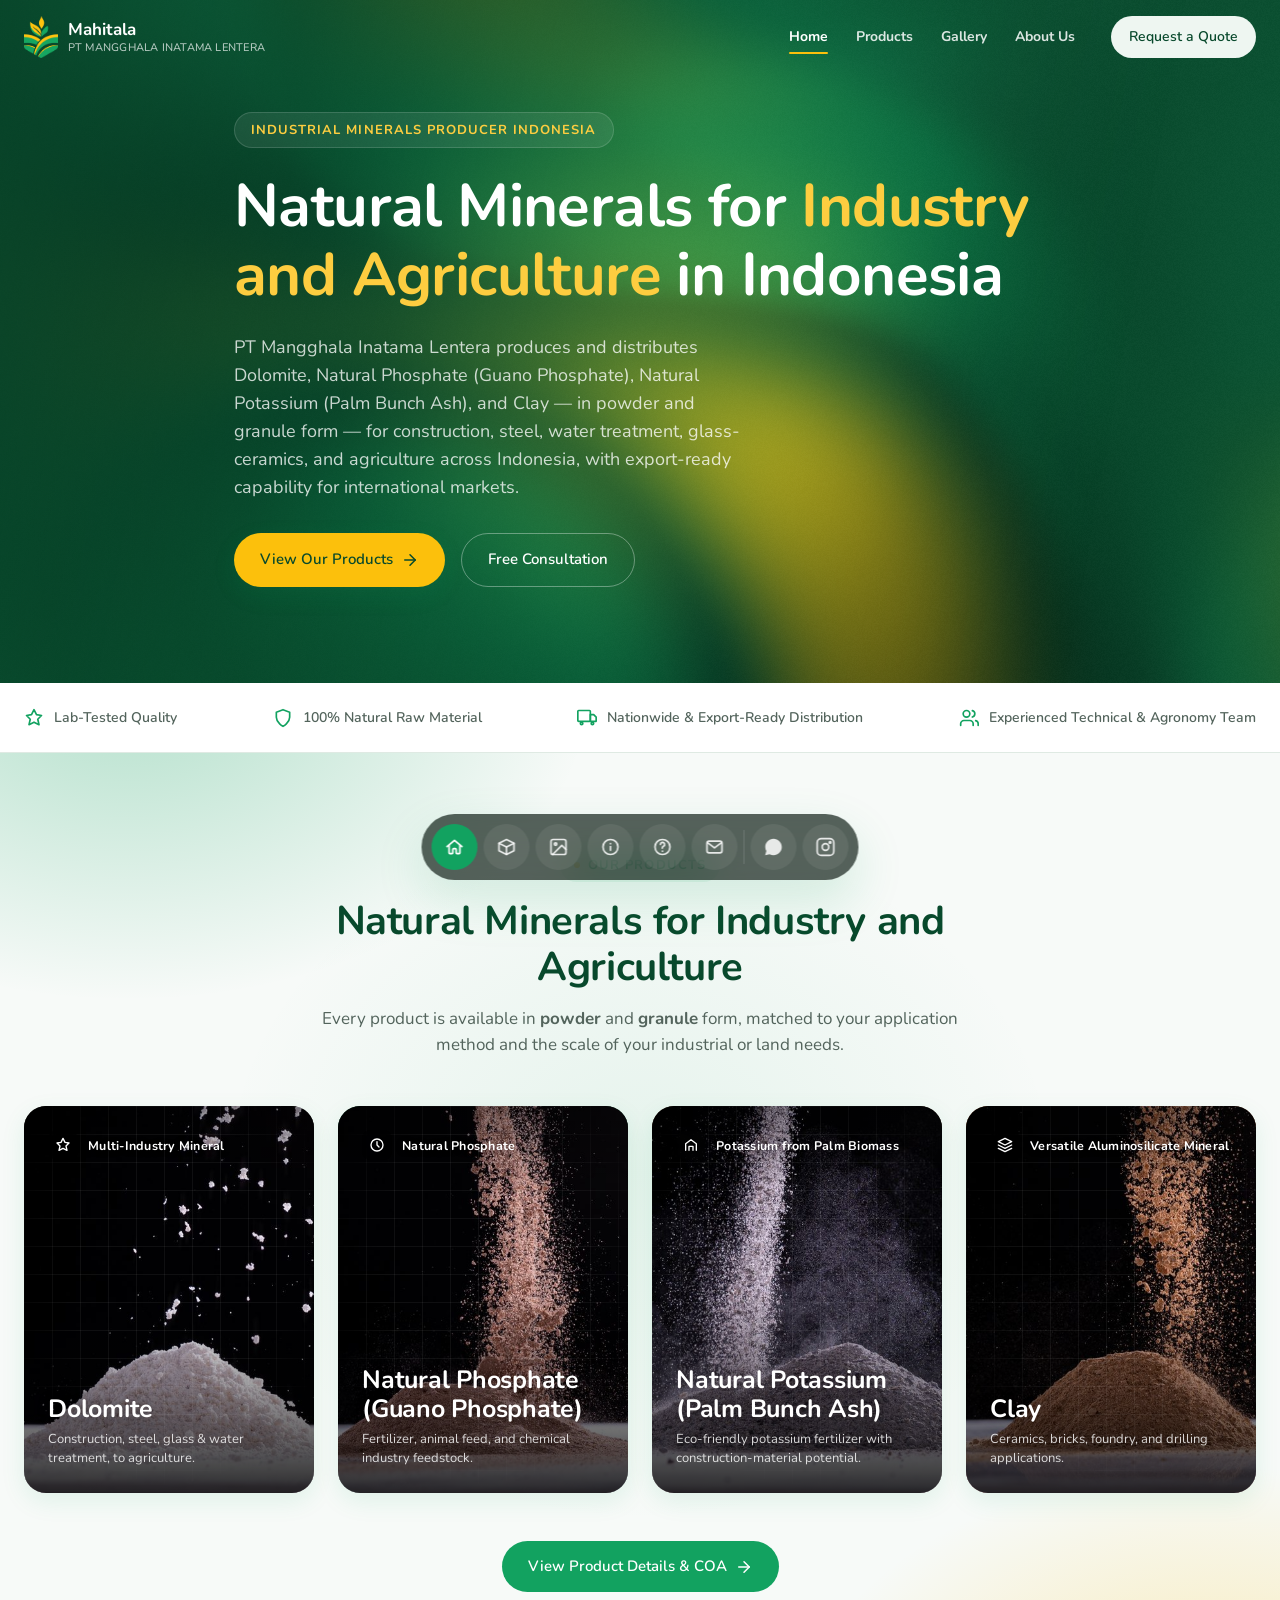
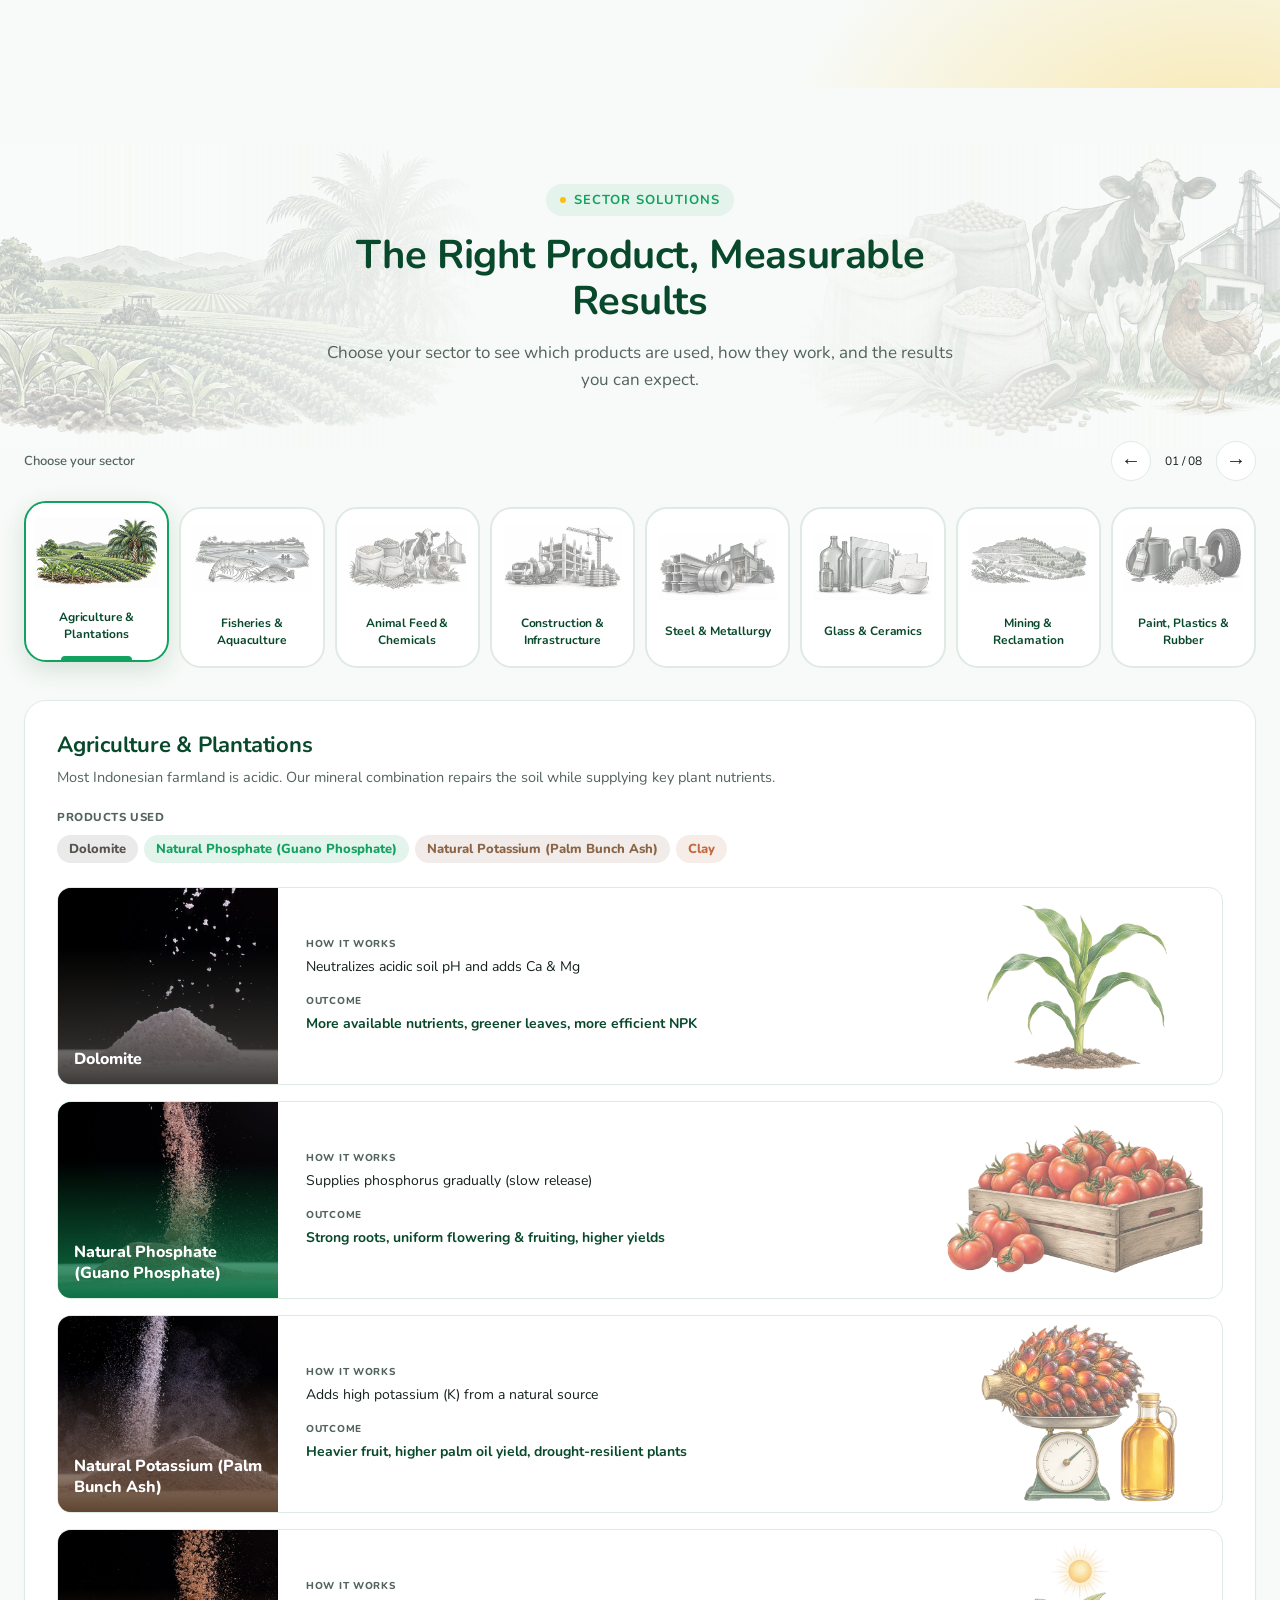
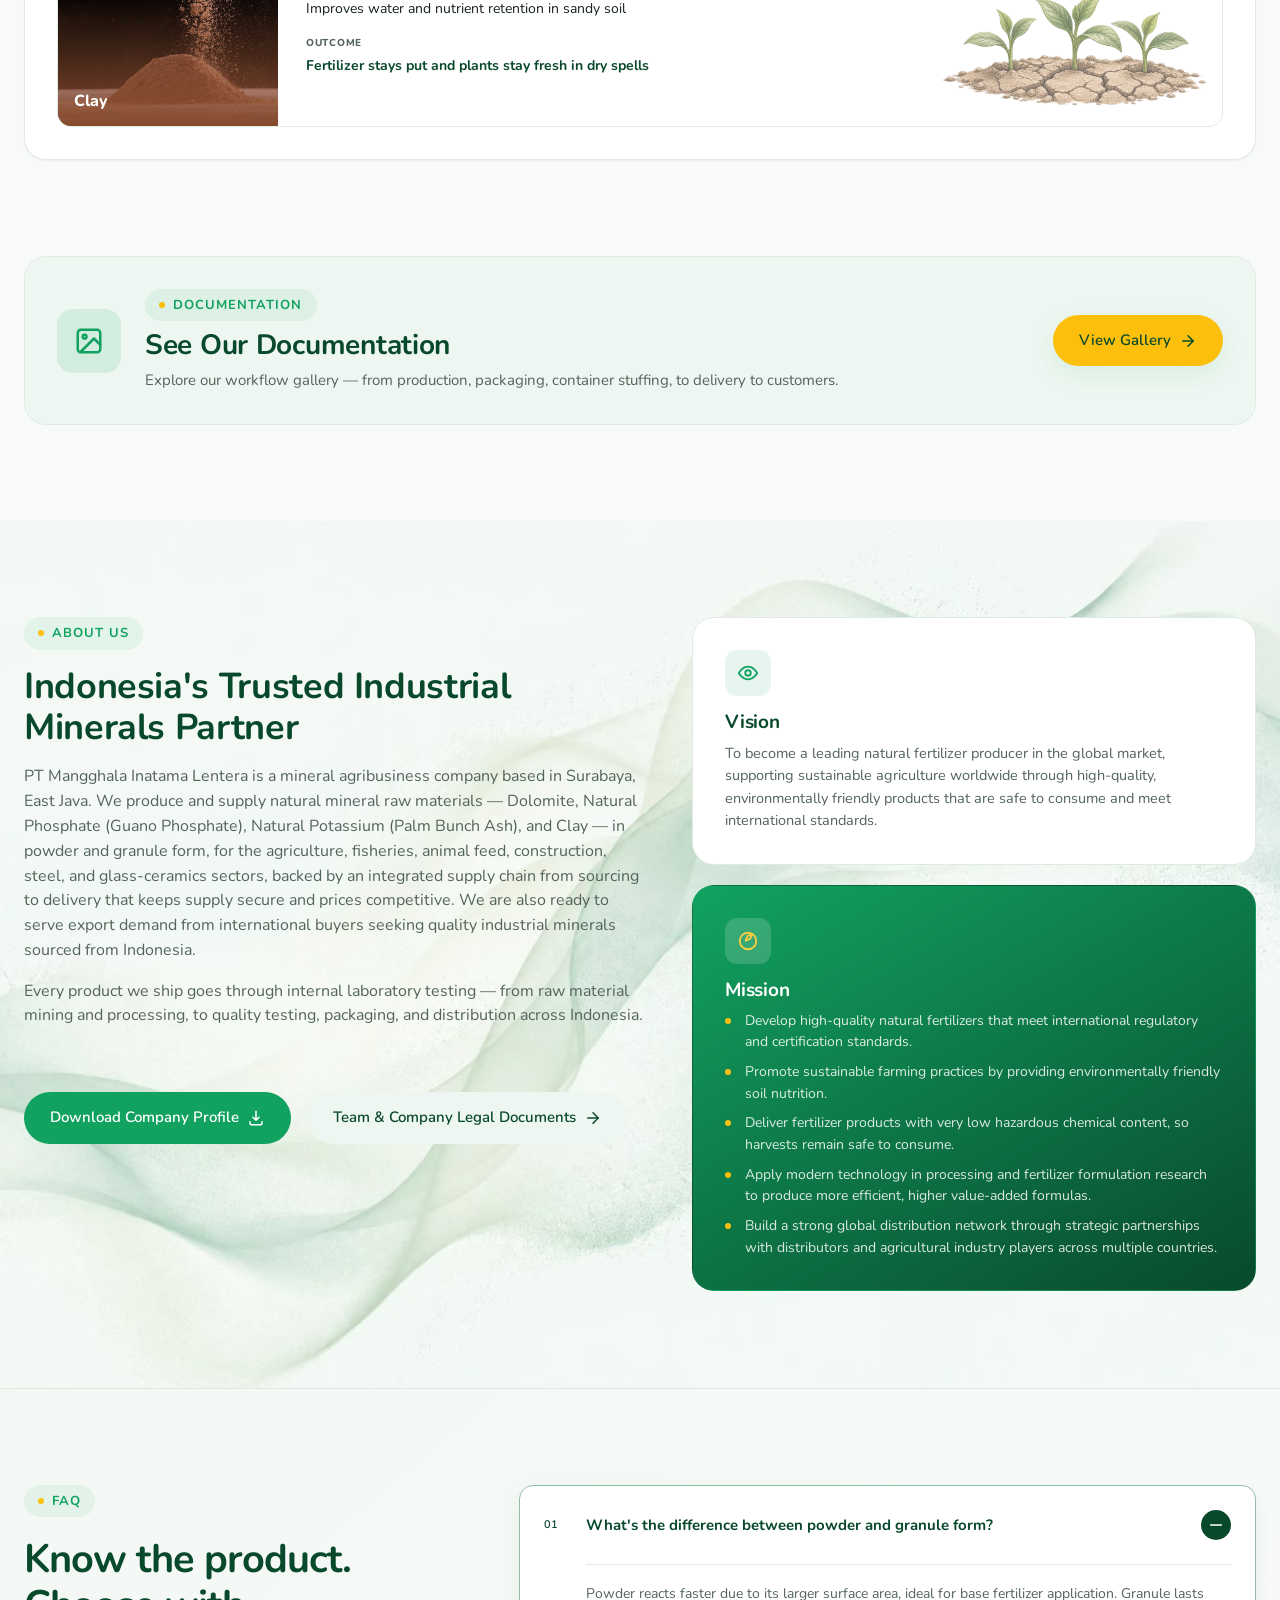
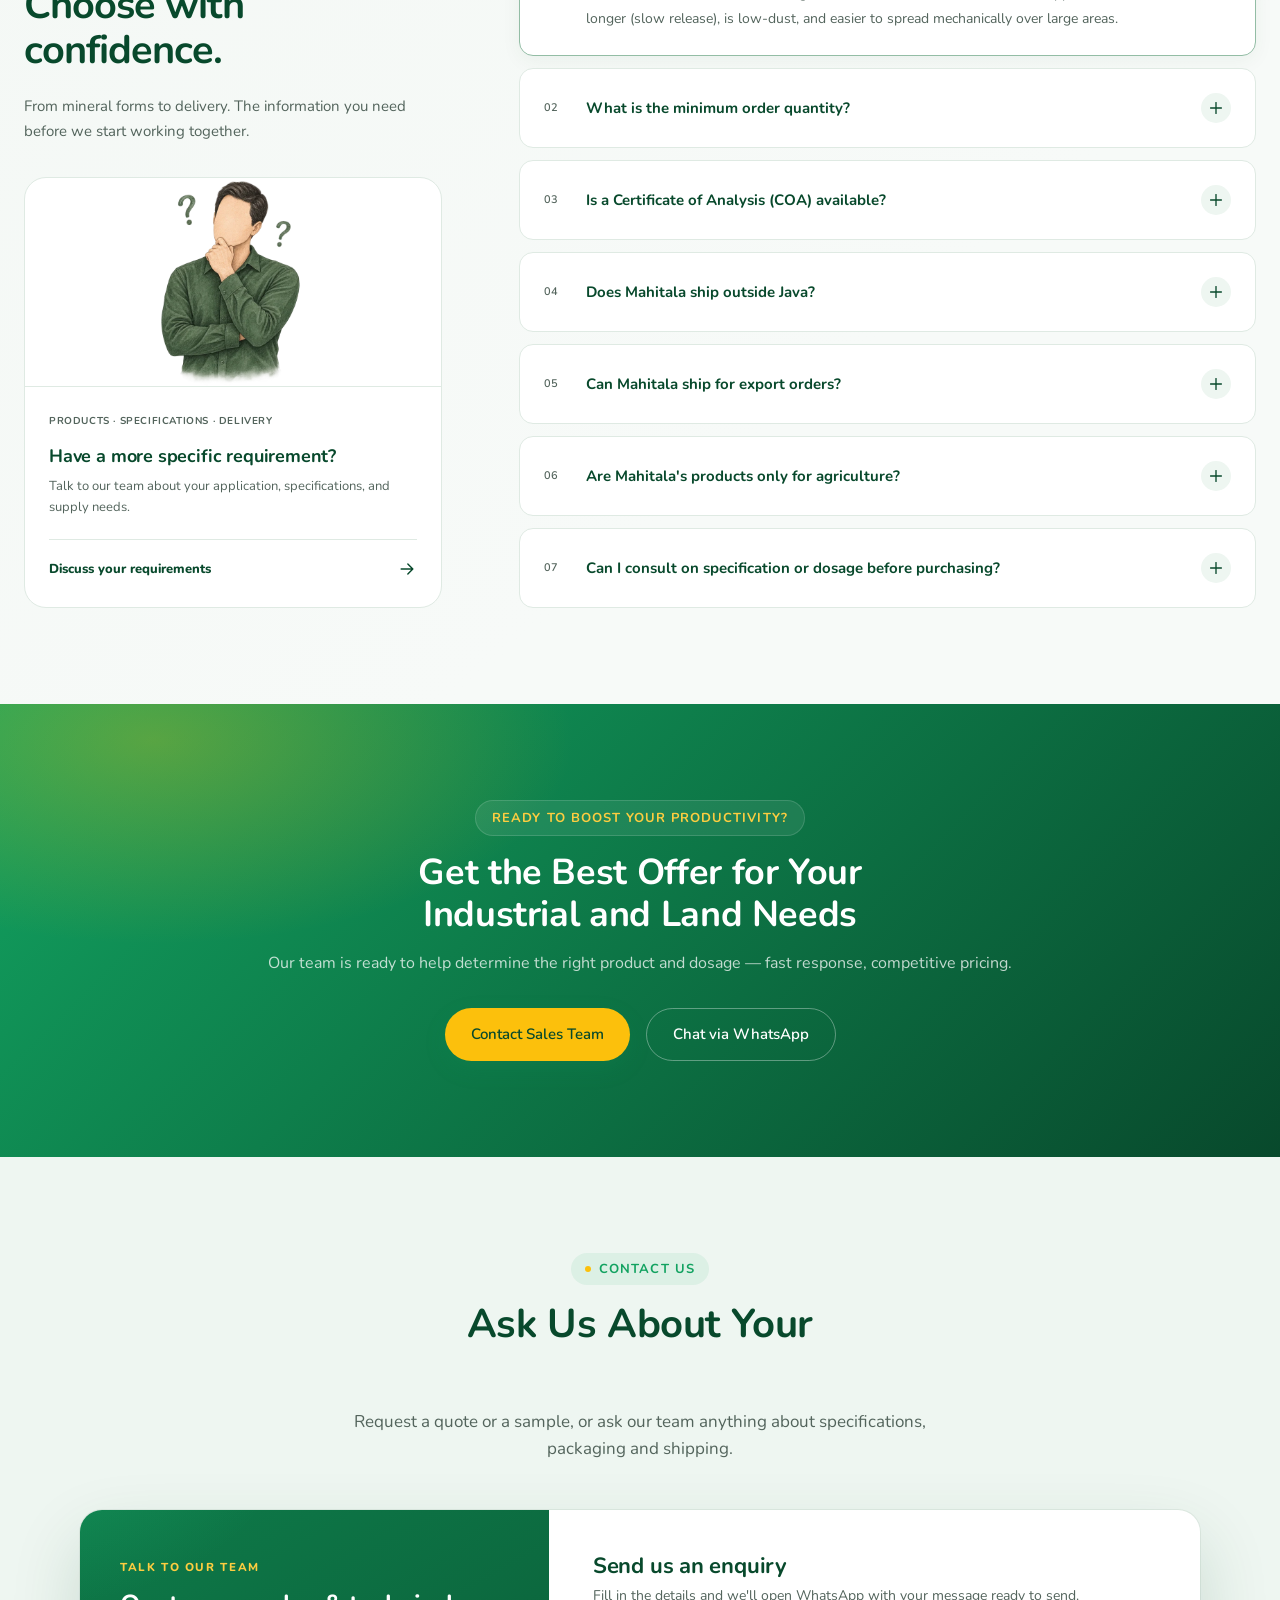
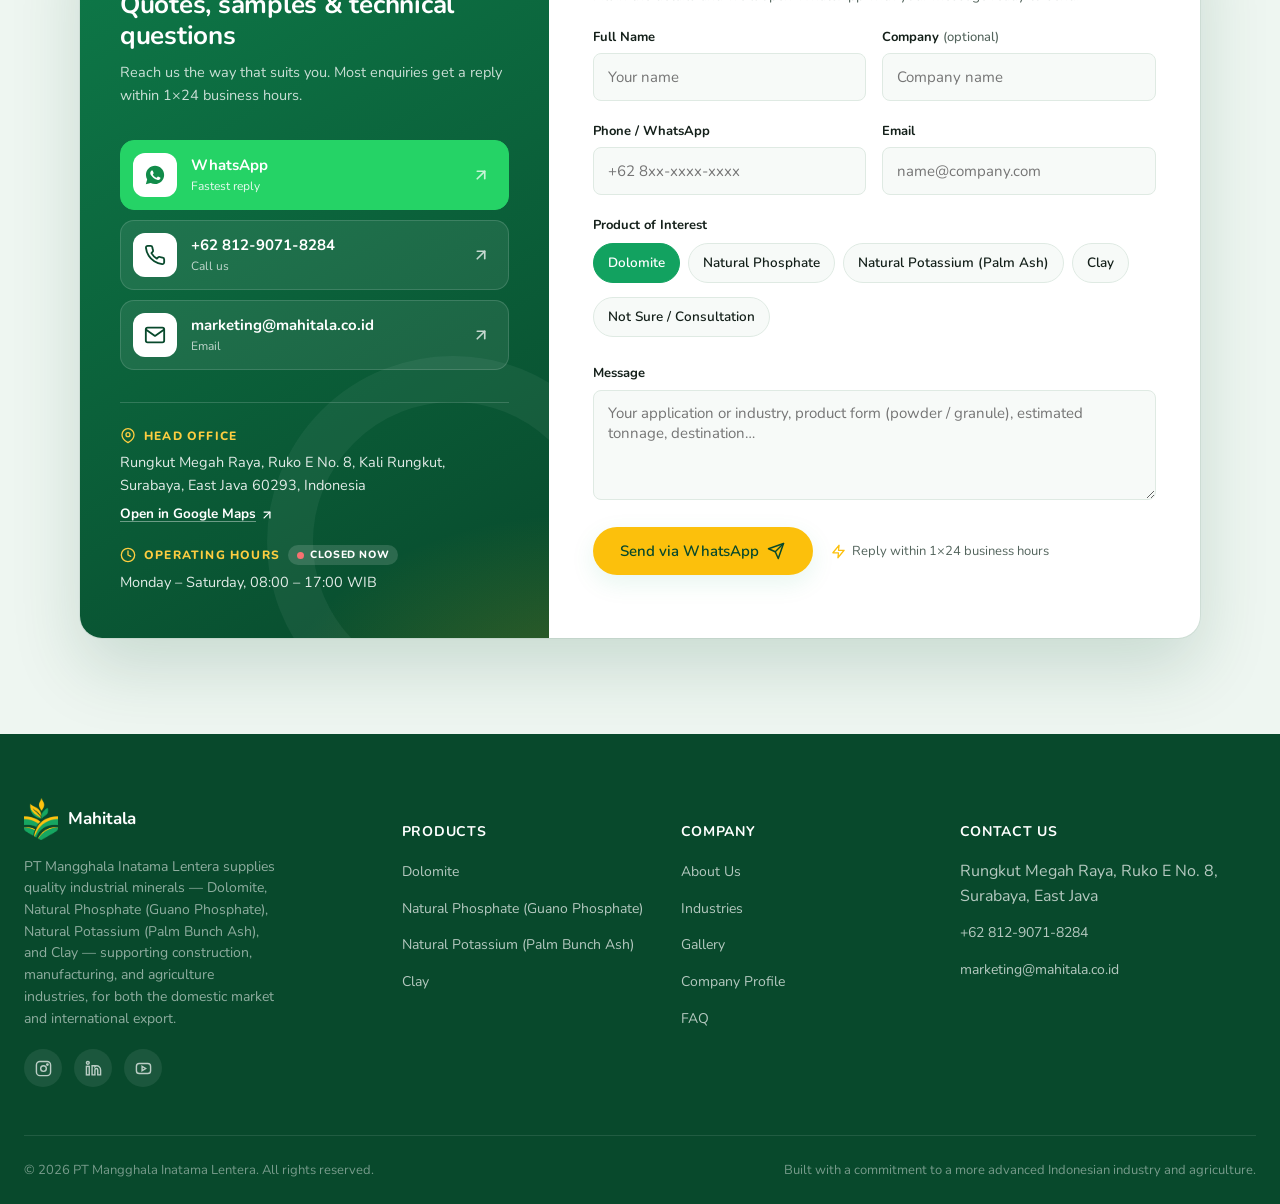
==== commit 27044d72: "Add keyword-targeted English landing page for each product dolomite-powder-supplier-indonesia.html, " ====
--- a/index.html
+++ b/index.html
@@ -633,10 +633,10 @@
       <div class="footer-col">
         <h5>Products</h5>
         <ul>
-          <li><a href="#produk" data-tablink="dolomite">Dolomite</a></li>
-          <li><a href="#produk" data-tablink="phosphate">Natural Phosphate (Guano Phosphate)</a></li>
-          <li><a href="#produk" data-tablink="palmash">Natural Potassium (Palm Bunch Ash)</a></li>
-          <li><a href="#produk" data-tablink="clay">Clay</a></li>
+          <li><a href="dolomite-powder-supplier-indonesia.html">Dolomite</a></li>
+          <li><a href="guano-phosphate-indonesia.html">Natural Phosphate (Guano Phosphate)</a></li>
+          <li><a href="palm-bunch-ash-potassium-fertilizer.html">Natural Potassium (Palm Bunch Ash)</a></li>
+          <li><a href="clay-supplier-indonesia.html">Clay</a></li>
         </ul>
       </div>
 
--- a/css/style.css
+++ b/css/style.css
@@ -2890,3 +2890,191 @@
 @media (max-width: 760px) {
   .advantage-art { width: 33%; }
 }
+
+/* ==========================================================================
+   Per-product landing pages (dolomite-powder-supplier-indonesia.html, …)
+   ========================================================================== */
+
+.pp-crumbs {
+  display: flex;
+  flex-wrap: wrap;
+  align-items: center;
+  gap: 8px;
+  margin-bottom: var(--space-5);
+  font-size: 13px;
+  color: rgba(255, 255, 255, 0.7);
+}
+.pp-crumbs a { color: rgba(255, 255, 255, 0.85); }
+.pp-crumbs a:hover { color: #fff; text-decoration: underline; }
+.pp-crumbs [aria-current] { color: var(--color-accent-light); font-weight: 700; }
+.pp-hero h1 { font-size: clamp(32px, 4.2vw, 50px); }
+.pp-hero .hero-cta .btn svg { width: 18px; height: 18px; }
+
+.pp-forms { list-style: none; margin: var(--space-6) 0 0; padding: 0; display: flex; flex-wrap: wrap; gap: 10px; }
+.pp-forms li {
+  display: flex;
+  flex-direction: column;
+  padding: 10px 16px;
+  border-radius: var(--radius-md);
+  background: rgba(255, 255, 255, 0.08);
+  border: 1px solid rgba(255, 255, 255, 0.16);
+}
+.pp-forms b { font-size: 11px; font-weight: 800; letter-spacing: 0.1em; text-transform: uppercase; color: var(--color-accent-light); }
+.pp-forms span { font-size: 15px; font-weight: 700; color: #fff; }
+
+.pp-visual { display: grid; gap: 12px; }
+.pp-photo {
+  overflow: hidden;
+  aspect-ratio: 5 / 4;
+  border-radius: var(--radius-lg);
+  background: #111;
+  box-shadow: 0 24px 50px rgba(0, 0, 0, 0.32);
+  border: 1px solid rgba(255, 255, 255, 0.14);
+}
+.pp-photo img { width: 100%; height: 100%; object-fit: cover; display: block; }
+.pp-thumbs { display: flex; gap: 10px; }
+.pp-thumb {
+  width: 76px;
+  height: 60px;
+  padding: 0;
+  overflow: hidden;
+  border-radius: 12px;
+  border: 2px solid rgba(255, 255, 255, 0.25);
+  opacity: 0.75;
+  transition: opacity 200ms var(--ease-standard), border-color 200ms var(--ease-standard);
+}
+.pp-thumb img { width: 100%; height: 100%; object-fit: cover; display: block; }
+.pp-thumb:hover, .pp-thumb.active { opacity: 1; border-color: var(--color-accent); }
+.pp-origin { display: inline-flex; align-items: center; gap: 8px; font-size: 13.5px; color: rgba(255, 255, 255, 0.8); }
+.pp-origin svg { width: 16px; height: 16px; color: var(--color-accent-light); }
+.pp-origin b { color: #fff; }
+
+.pp-overview-grid {
+  display: grid;
+  grid-template-columns: minmax(0, 1.05fr) minmax(0, 1fr);
+  gap: var(--space-12);
+  align-items: start;
+}
+@media (max-width: 900px) { .pp-overview-grid { grid-template-columns: 1fr; gap: var(--space-8); } }
+.pp-copy h2 { margin-top: var(--space-3); font-size: clamp(26px, 3vw, 34px); }
+.pp-copy p { margin-top: var(--space-4); font-size: 16px; line-height: 1.75; color: var(--color-muted-foreground); }
+.pp-copy .pp-keywords { font-size: 13px; color: var(--color-primary); font-weight: 700; }
+
+.pp-spec-card {
+  padding: var(--space-6);
+  border-radius: var(--radius-lg);
+  background: var(--color-surface);
+  box-shadow: 0 20px 50px rgba(8, 73, 44, 0.1), 0 0 0 1px var(--color-border);
+}
+.pp-spec-card h3 { font-size: 20px; margin-bottom: var(--space-3); }
+.pp-spec { width: 100%; border-collapse: collapse; font-size: 14.5px; }
+.pp-spec th, .pp-spec td { padding: 11px 0; text-align: left; vertical-align: top; border-bottom: 1px dashed var(--color-border); }
+.pp-spec tbody tr:last-child th, .pp-spec tbody tr:last-child td { border-bottom: 1px solid var(--color-border); }
+.pp-spec th[scope="row"] { width: 42%; padding-right: 16px; font-weight: 600; color: var(--color-muted-foreground); }
+.pp-spec td { font-weight: 600; color: var(--color-foreground); }
+.pp-spec td a { color: var(--color-primary); text-decoration: underline; text-underline-offset: 2px; }
+.pp-spec small { font-weight: 500; color: var(--color-muted-foreground); }
+.pp-spec .pp-hs-note { display: block; margin-top: 2px; font-size: 12px; line-height: 1.4; }
+.pp-spec-head th {
+  padding-top: 20px;
+  font-size: 11.5px;
+  font-weight: 800;
+  letter-spacing: 0.1em;
+  text-transform: uppercase;
+  color: var(--color-primary-dark);
+  border-bottom: 1px solid var(--color-border) !important;
+}
+.pp-spec-group:first-child .pp-spec-head th { padding-top: 4px; }
+.pp-spec-head small { text-transform: none; letter-spacing: 0; font-weight: 600; }
+.pp-spec-note { margin-top: var(--space-4); font-size: 12px; font-style: italic; color: var(--color-muted-foreground); }
+
+.pp-coa { max-width: 960px; margin: 0 auto; }
+
+.pp-benefits { background: var(--color-surface-alt); }
+.pp-benefit-grid { grid-template-columns: repeat(3, minmax(0, 1fr)); margin-bottom: 0; }
+.pp-benefit-grid h3 { font-size: 15px; line-height: 1.3; color: var(--color-foreground); }
+@media (max-width: 900px) { .pp-benefit-grid { grid-template-columns: repeat(2, minmax(0, 1fr)); } }
+@media (max-width: 560px) { .pp-benefit-grid { grid-template-columns: 1fr; } }
+
+.pp-app-grid {
+  list-style: none;
+  margin: 0;
+  padding: 0;
+  display: grid;
+  grid-template-columns: repeat(3, minmax(0, 1fr));
+  gap: var(--space-5);
+}
+@media (max-width: 1000px) { .pp-app-grid { grid-template-columns: repeat(2, minmax(0, 1fr)); } }
+@media (max-width: 600px) { .pp-app-grid { grid-template-columns: 1fr; } }
+.pp-app {
+  display: flex;
+  flex-direction: column;
+  gap: 12px;
+  padding: var(--space-5);
+  border-radius: var(--radius-lg);
+  background: var(--color-surface);
+  border: 1px solid var(--color-border);
+}
+.pp-app-art { width: 100%; aspect-ratio: 16 / 10; object-fit: contain; border-radius: var(--radius-md); background: #fff; }
+.pp-app-sector {
+  align-self: flex-start;
+  padding: 4px 12px;
+  border-radius: var(--radius-full);
+  font-size: 12px;
+  font-weight: 800;
+  color: var(--color-primary-dark);
+  background: rgba(18, 162, 96, 0.1);
+}
+.pp-app p { display: flex; gap: 10px; font-size: 14px; line-height: 1.55; }
+.pp-app-how { color: var(--color-muted-foreground); }
+.pp-app-result { font-weight: 700; color: var(--color-primary-dark); }
+.pp-app-icon {
+  flex-shrink: 0;
+  display: inline-flex; align-items: center; justify-content: center;
+  width: 28px; height: 28px;
+  border-radius: 8px;
+  color: var(--color-primary);
+  background: var(--color-surface-alt);
+}
+.pp-app-icon.is-result { color: var(--color-primary-dark); background: var(--color-accent); }
+.pp-app-icon svg { width: 16px; height: 16px; }
+
+.pp-faq { background: var(--color-surface-alt); }
+.pp-faq-grid { display: grid; grid-template-columns: minmax(0, 0.8fr) minmax(0, 1.2fr); gap: var(--space-12); align-items: start; }
+.pp-faq-grid .section-head { text-align: left; margin: 0; }
+.pp-faq-grid .section-head p { margin-left: 0; }
+.pp-faq-grid .hero-cta { margin-top: var(--space-6); }
+.pp-faq-grid .btn svg { width: 18px; height: 18px; }
+@media (max-width: 900px) { .pp-faq-grid { grid-template-columns: 1fr; gap: var(--space-8); } }
+
+.pp-others { background: var(--color-surface-alt); }
+.pp-other-grid { display: grid; grid-template-columns: repeat(3, minmax(0, 1fr)); gap: var(--space-5); }
+@media (max-width: 900px) { .pp-other-grid { grid-template-columns: 1fr; } }
+.pp-other {
+  position: relative;
+  display: grid;
+  grid-template-columns: 96px minmax(0, 1fr) 24px;
+  align-items: center;
+  gap: 16px;
+  padding: 12px 18px 12px 12px;
+  border-radius: var(--radius-lg);
+  background: var(--color-surface);
+  border: 1px solid var(--color-border);
+  transition: transform 220ms var(--ease-standard), box-shadow 220ms var(--ease-standard);
+}
+.pp-other:hover { transform: translateY(-3px); box-shadow: var(--shadow-md); }
+.pp-other img { width: 96px; height: 76px; object-fit: cover; border-radius: 12px; }
+.pp-other small { display: block; font-size: 11.5px; font-weight: 700; color: var(--color-primary); }
+.pp-other b { display: block; font-size: 15px; line-height: 1.3; color: var(--color-primary-dark); }
+.pp-other-go svg { width: 18px; height: 18px; color: var(--color-primary); }
+
+/* products.html: link from each product block to its own page */
+.pdetail-more { display: inline-flex; align-items: center; gap: 6px; margin-top: var(--space-5); }
+.pdetail-more svg { width: 16px; height: 16px; }
+
+@media (prefers-reduced-motion: reduce) {
+  .pp-thumb, .pp-other { transition: none; }
+  .pp-other:hover { transform: none; }
+}
+/* Chemical formulas in the eyebrow must keep their case (CaMg, not CAMG). */
+.pp-hero .hero-eyebrow { text-transform: none; letter-spacing: 0.04em; }
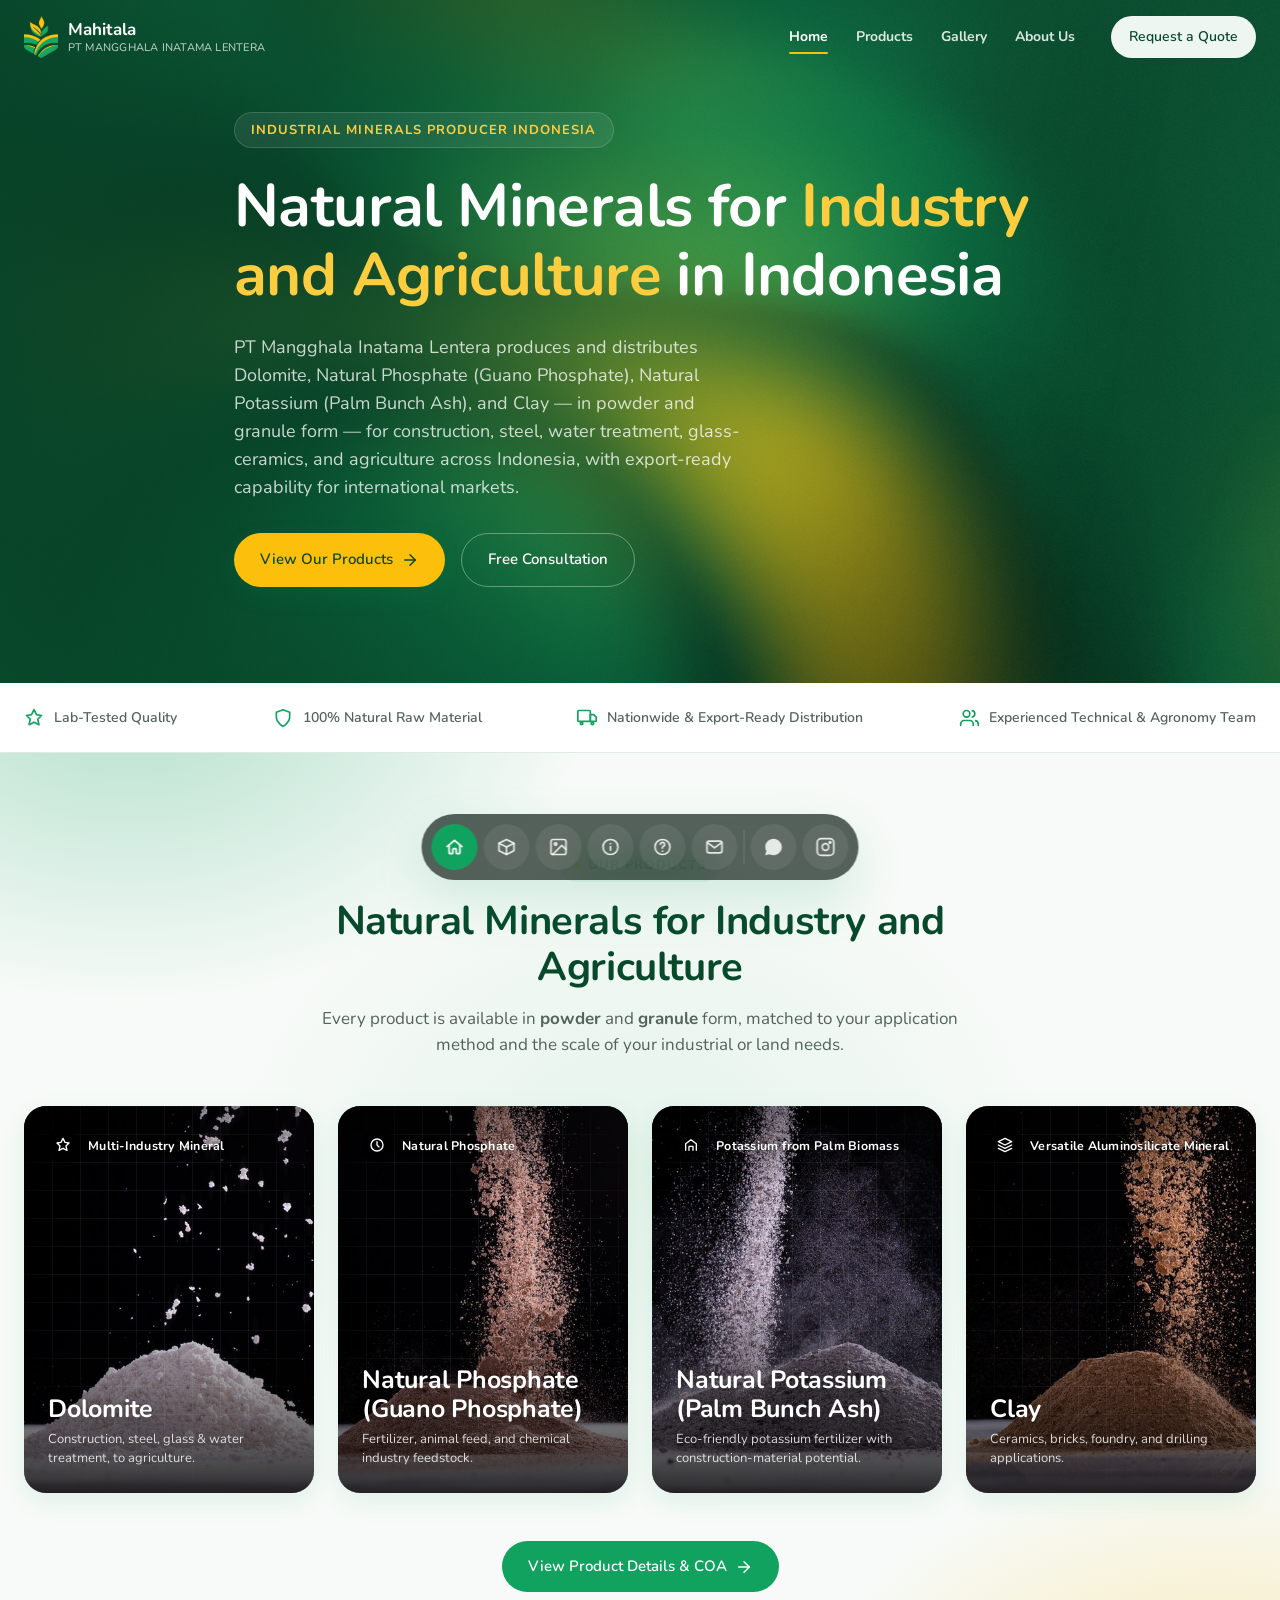
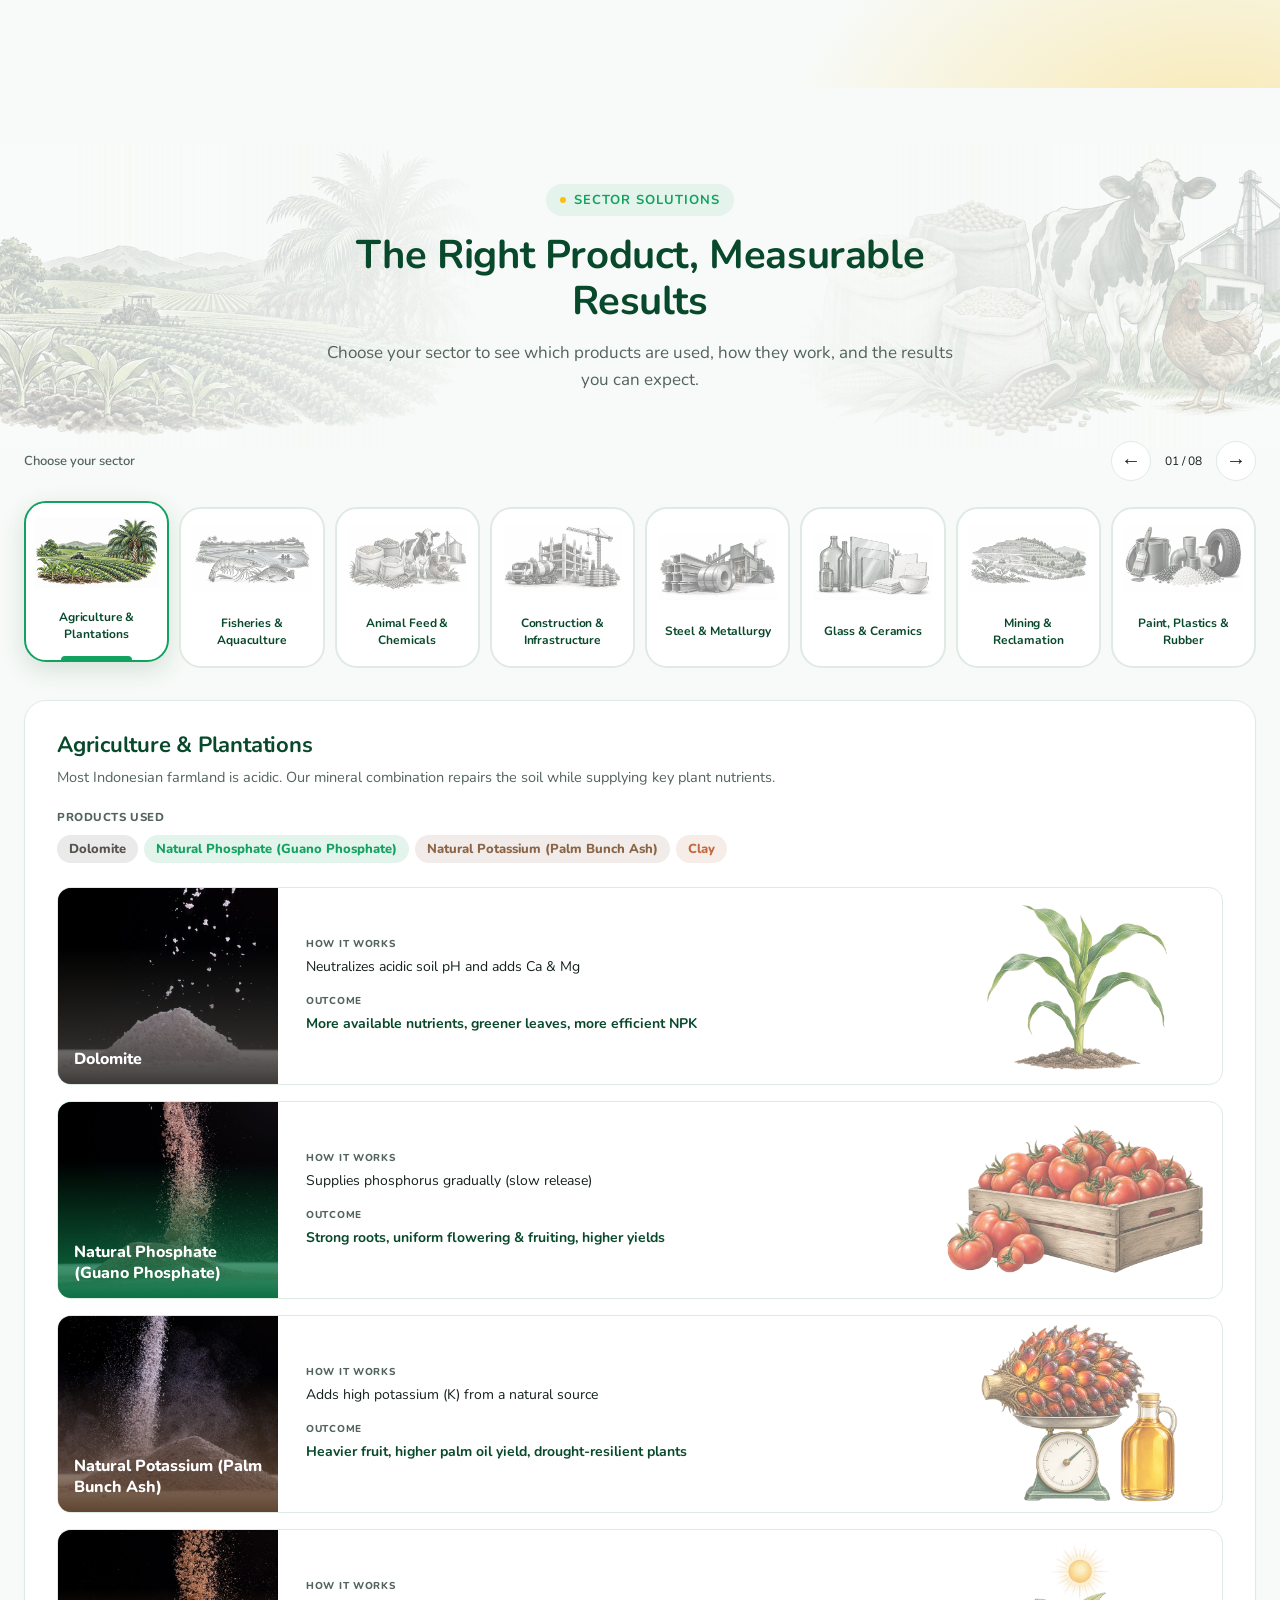
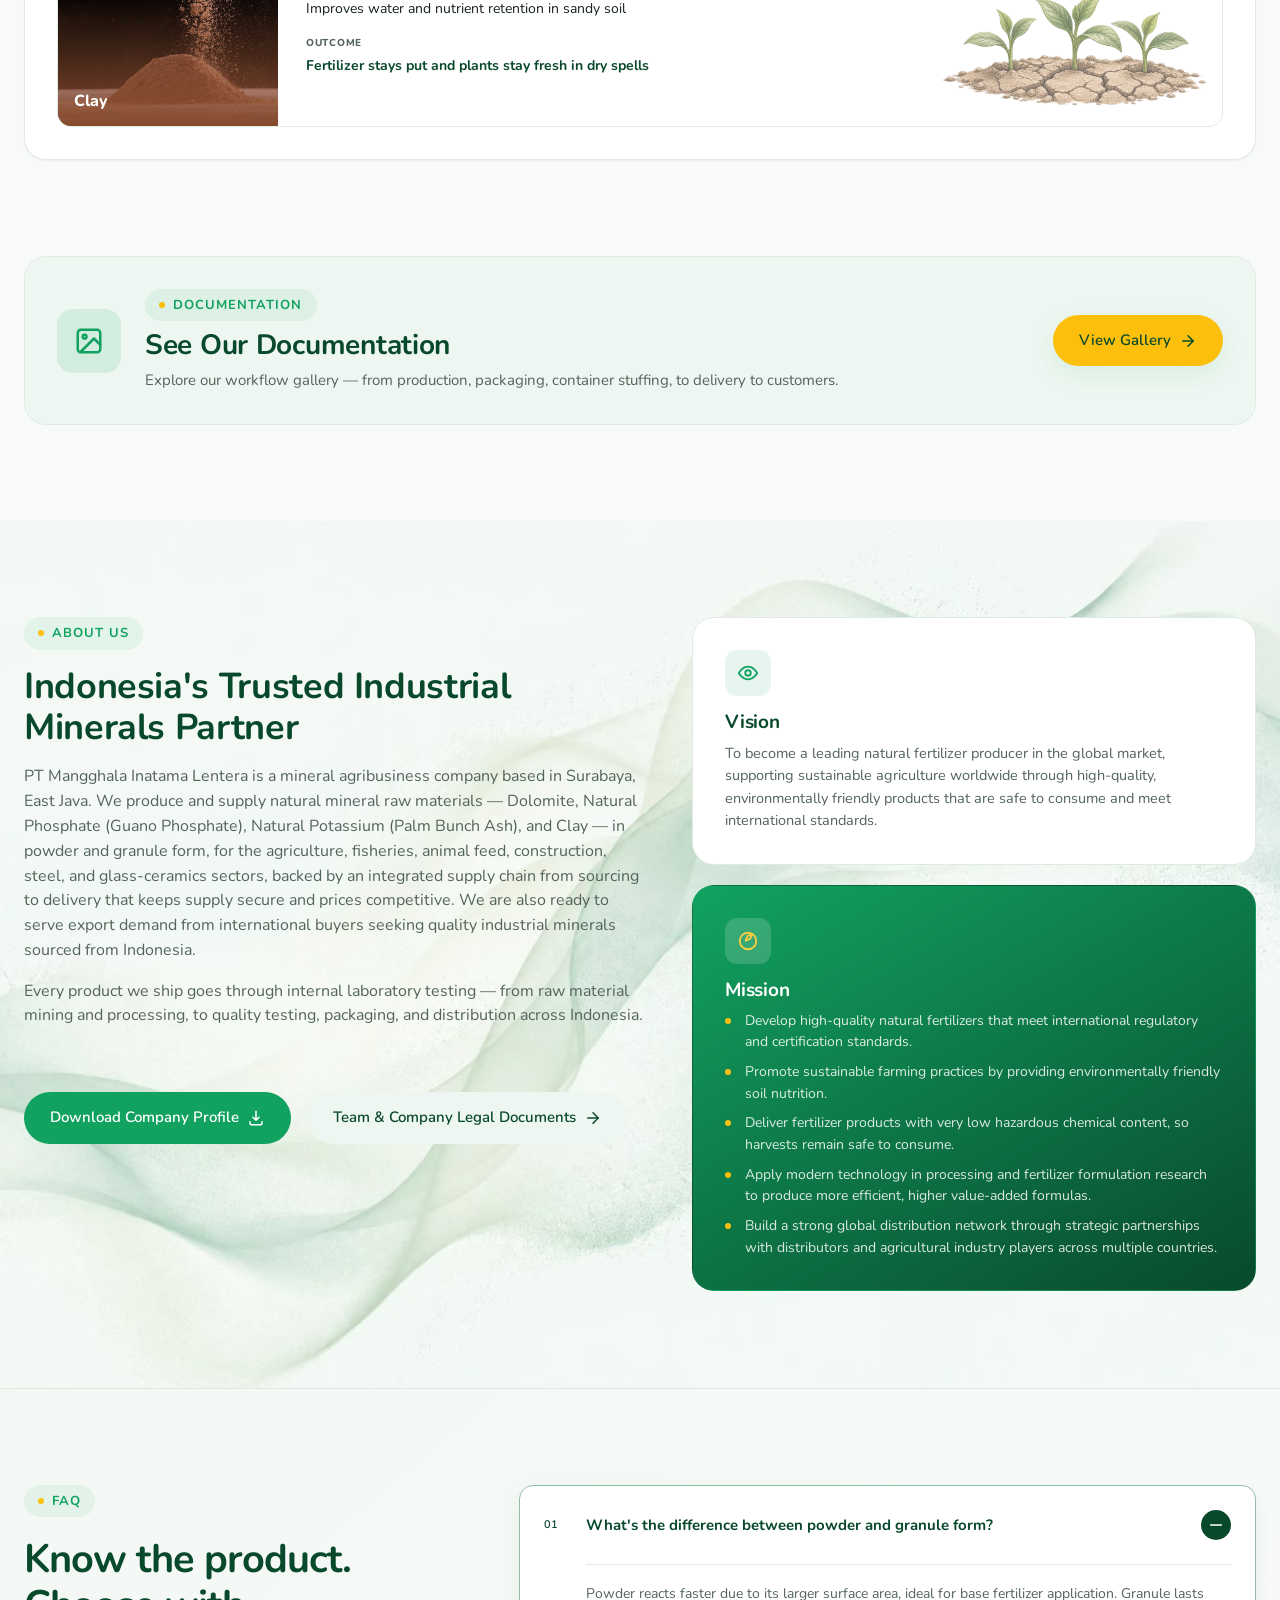
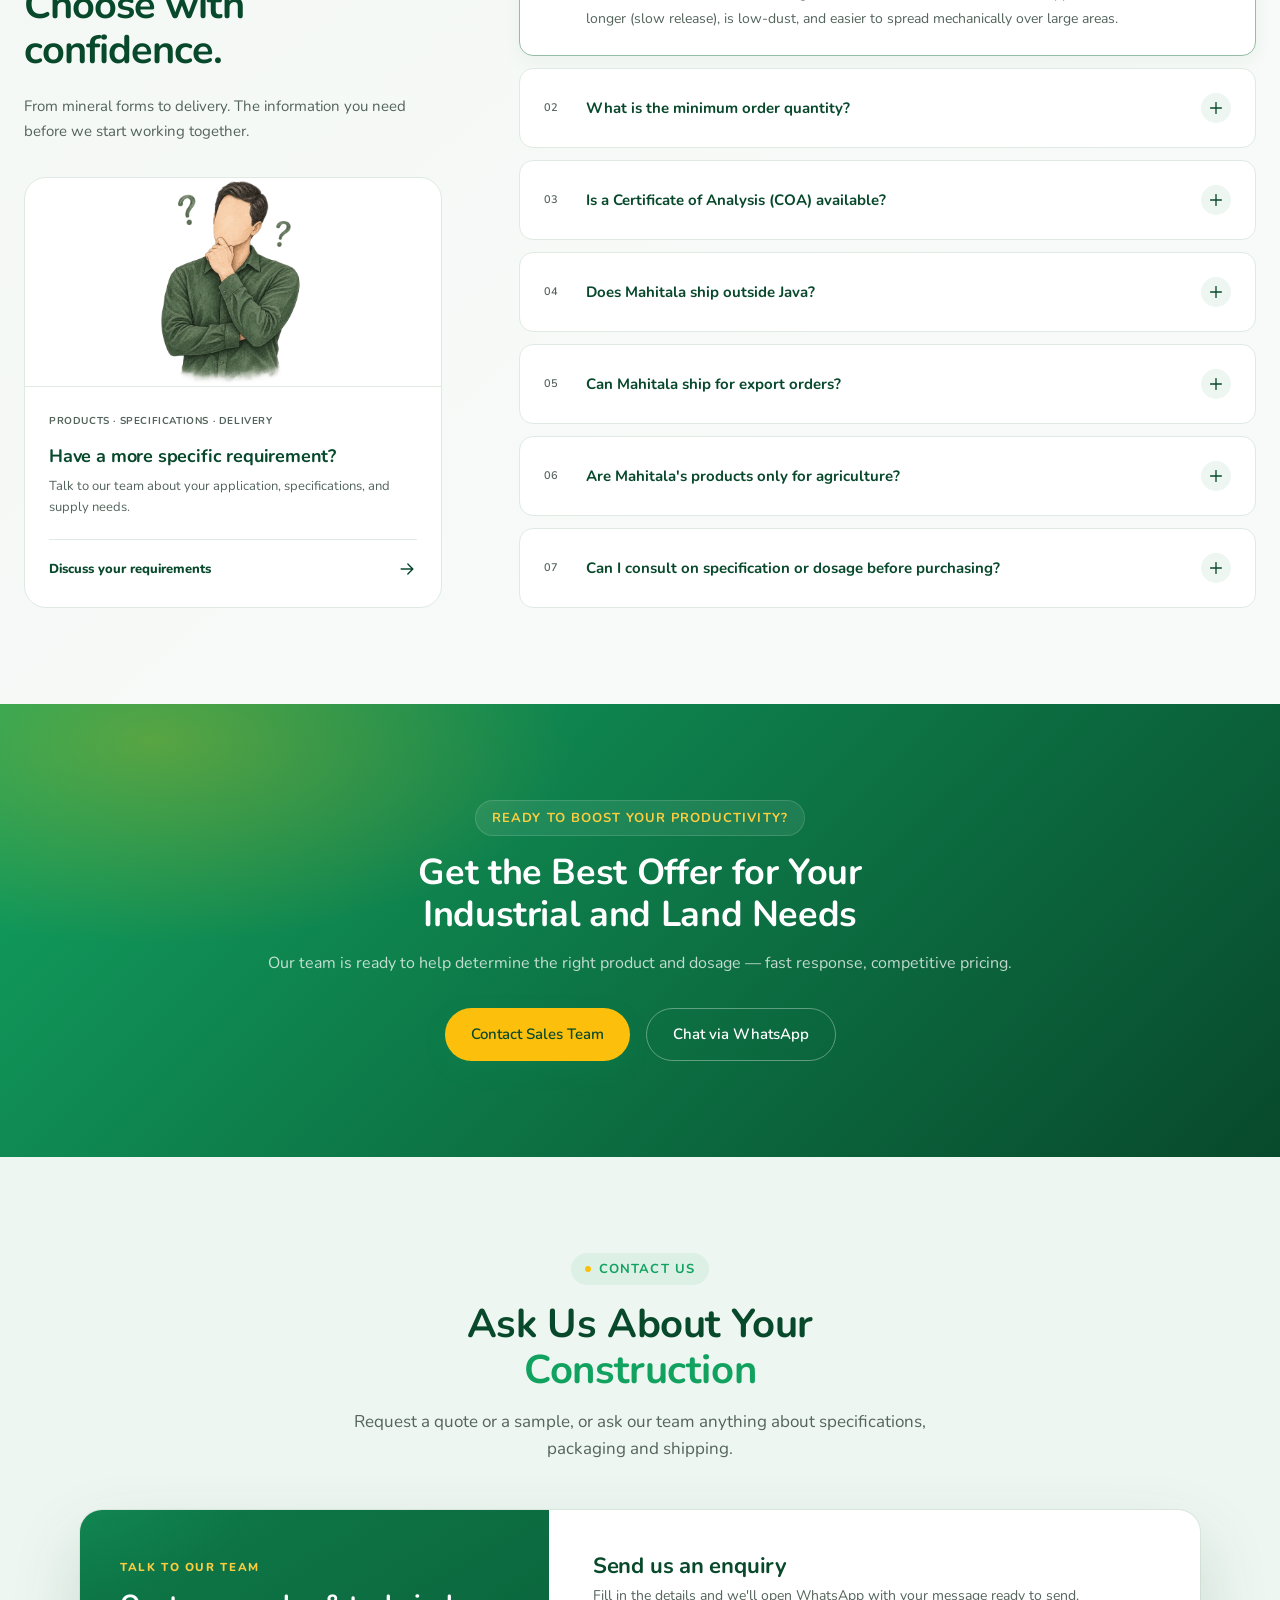
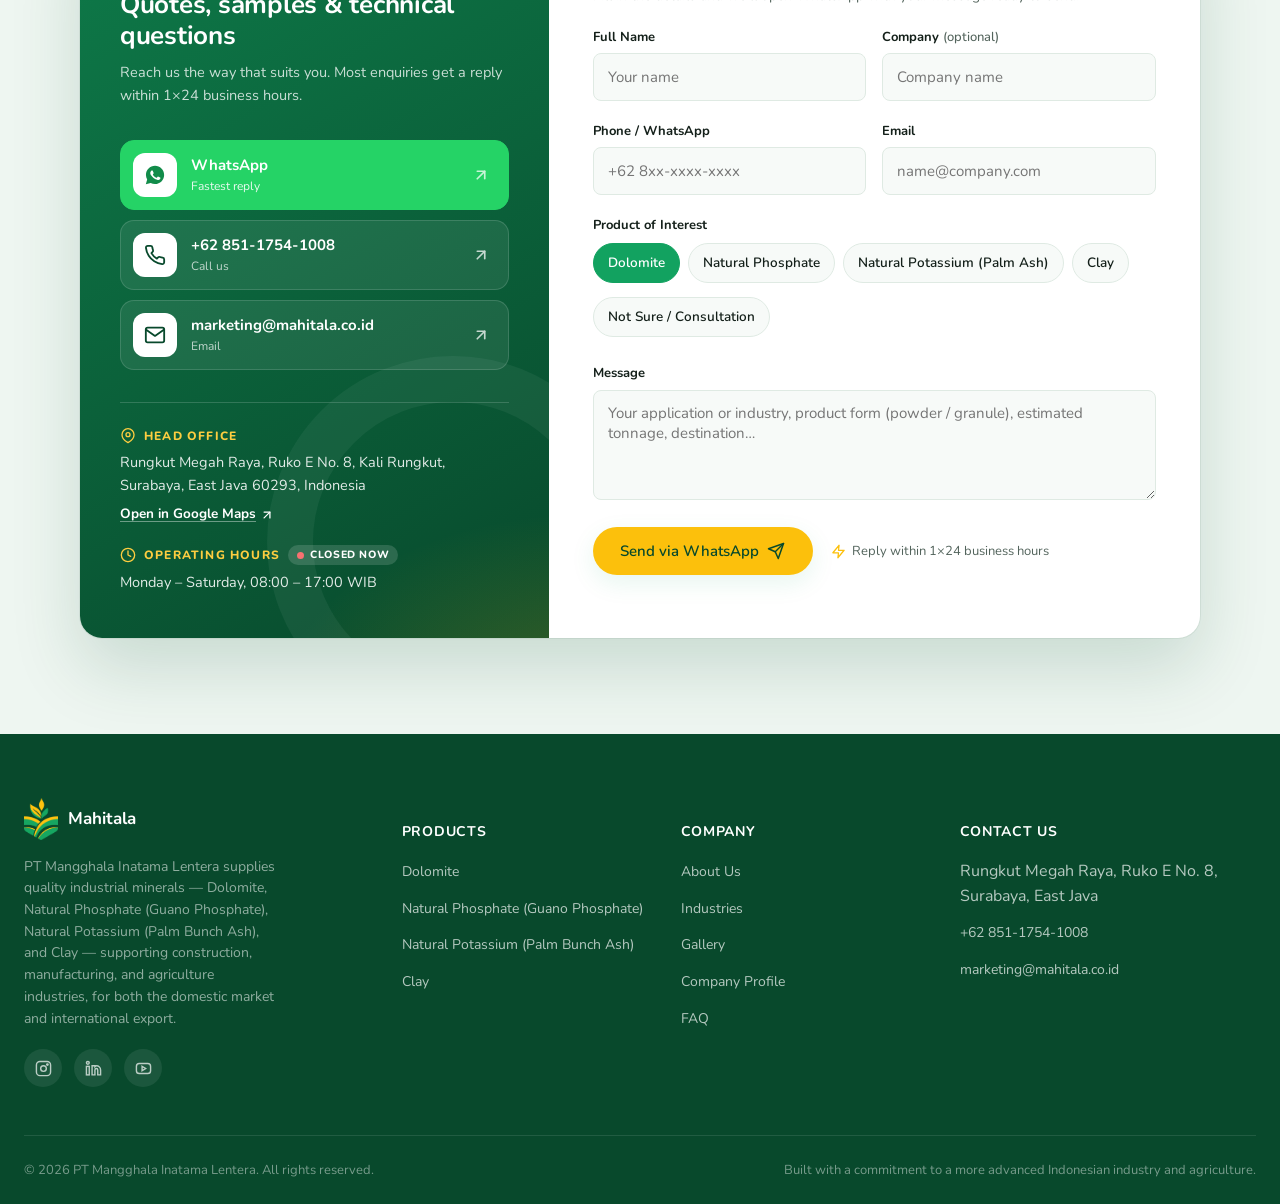
==== commit 265217c3: "Switch to the new phone number and mahitala.co.id for cPanel hosting - Phone/WhatsApp: 0812-9071-828" ====
--- a/index.html
+++ b/index.html
@@ -5,21 +5,21 @@
 <meta name="viewport" content="width=device-width, initial-scale=1, viewport-fit=cover">
 <title>PT Mangghala Inatama Lentera — Industrial Minerals: Dolomite, Natural Phosphate (Guano Phosphate), Natural Potassium (Palm Bunch Ash) &amp; Clay</title>
 <meta name="description" content="PT Mangghala Inatama Lentera produces high-quality Dolomite, Natural Phosphate (Guano Phosphate), Natural Potassium (Palm Bunch Ash), and Clay (powder & granule) for the construction, steel, water treatment, glass-ceramics, and agriculture industries across Indonesia.">
-<link rel="canonical" href="https://bgdrgnnn.github.io/Mahitala/">
+<link rel="canonical" href="https://mahitala.co.id/">
 <meta property="og:type" content="website">
-<meta property="og:url" content="https://bgdrgnnn.github.io/Mahitala/">
+<meta property="og:url" content="https://mahitala.co.id/">
 <meta property="og:site_name" content="Mahitala">
 <meta property="og:locale" content="en_US">
 <meta property="og:title" content="PT Mangghala Inatama Lentera — Industrial Minerals: Dolomite, Natural Phosphate (Guano Phosphate), Natural Potassium (Palm Bunch Ash) &amp; Clay">
 <meta property="og:description" content="PT Mangghala Inatama Lentera produces high-quality Dolomite, Natural Phosphate (Guano Phosphate), Natural Potassium (Palm Bunch Ash), and Clay (powder & granule) for the construction, steel, water treatment, glass-ceramics, and agriculture industries across Indonesia.">
-<meta property="og:image" content="https://bgdrgnnn.github.io/Mahitala/assets/logo-full.png">
+<meta property="og:image" content="https://mahitala.co.id/assets/logo-full.png">
 <meta property="og:image:width" content="1576">
 <meta property="og:image:height" content="425">
 <meta property="og:image:alt" content="PT Mangghala Inatama Lentera (Mahitala) logo">
 <meta name="twitter:card" content="summary_large_image">
 <meta name="twitter:title" content="PT Mangghala Inatama Lentera — Industrial Minerals: Dolomite, Natural Phosphate (Guano Phosphate), Natural Potassium (Palm Bunch Ash) &amp; Clay">
 <meta name="twitter:description" content="PT Mangghala Inatama Lentera produces high-quality Dolomite, Natural Phosphate (Guano Phosphate), Natural Potassium (Palm Bunch Ash), and Clay (powder & granule) for the construction, steel, water treatment, glass-ceramics, and agriculture industries across Indonesia.">
-<meta name="twitter:image" content="https://bgdrgnnn.github.io/Mahitala/assets/logo-full.png">
+<meta name="twitter:image" content="https://mahitala.co.id/assets/logo-full.png">
 <link rel="icon" type="image/png" href="assets/logo-icon.png">
 <link rel="preconnect" href="https://fonts.googleapis.com">
 <link rel="preconnect" href="https://fonts.gstatic.com" crossorigin>
@@ -31,8 +31,8 @@
   "@type": "Organization",
   "name": "PT Mangghala Inatama Lentera",
   "alternateName": "Mahitala",
-  "url": "https://bgdrgnnn.github.io/Mahitala/",
-  "logo": "https://bgdrgnnn.github.io/Mahitala/assets/logo-full.png",
+  "url": "https://mahitala.co.id/",
+  "logo": "https://mahitala.co.id/assets/logo-full.png",
   "description": "Mineral agribusiness company based in Surabaya, East Java, Indonesia. Produces and supplies Dolomite, Natural Phosphate (Guano Phosphate), Natural Potassium (Palm Bunch Ash), and Clay in powder and granule form for agriculture, aquaculture, livestock, and industrial sectors, with export-ready capability for international buyers.",
   "address": {
     "@type": "PostalAddress",
@@ -44,7 +44,7 @@
   },
   "contactPoint": {
     "@type": "ContactPoint",
-    "telephone": "+62-812-9071-8284",
+    "telephone": "+62-851-1754-1008",
     "contactType": "sales",
     "email": "marketing@mahitala.co.id",
     "areaServed": "Worldwide",
@@ -116,7 +116,7 @@
     <span class="dock-label">Contact</span>
   </a>
   <span class="dock-sep" aria-hidden="true"></span>
-  <a href="https://wa.me/6281290718284" class="dock-item" target="_blank" rel="noopener" data-tooltip="WhatsApp">
+  <a href="https://wa.me/6285117541008" class="dock-item" target="_blank" rel="noopener" data-tooltip="WhatsApp">
     <svg viewBox="0 0 24 24" fill="currentColor"><path d="M12.04 2C6.58 2 2.13 6.45 2.13 11.91c0 1.75.46 3.45 1.32 4.95L2 22l5.28-1.38a9.9 9.9 0 0 0 4.76 1.21h.01c5.46 0 9.91-4.45 9.91-9.91C21.96 6.45 17.5 2 12.04 2z"/></svg>
     <span class="dock-label">WhatsApp</span>
   </a>
@@ -488,7 +488,7 @@
         <p>Our team is ready to help determine the right product and dosage — fast response, competitive pricing.</p>
         <div class="hero-cta">
           <a href="#kontak" class="btn btn-primary">Contact Sales Team</a>
-          <a href="https://wa.me/6281290718284" class="btn btn-outline" target="_blank" rel="noopener">Chat via WhatsApp</a>
+          <a href="https://wa.me/6285117541008" class="btn btn-outline" target="_blank" rel="noopener">Chat via WhatsApp</a>
         </div>
       </div>
     </div>
@@ -515,14 +515,14 @@
           </div>
 
           <div class="contact-quick">
-            <a class="cq cq-wa" href="https://wa.me/6281290718284" target="_blank" rel="noopener">
+            <a class="cq cq-wa" href="https://wa.me/6285117541008" target="_blank" rel="noopener">
               <span class="cq-icon"><svg viewBox="0 0 24 24" fill="currentColor" aria-hidden="true"><path d="M12.04 2C6.58 2 2.13 6.45 2.13 11.91c0 1.75.46 3.45 1.32 4.95L2 22l5.28-1.38a9.9 9.9 0 0 0 4.76 1.21h.01c5.46 0 9.91-4.45 9.91-9.91C21.96 6.45 17.5 2 12.04 2zm5.8 14.06c-.24.68-1.42 1.3-1.95 1.34-.5.05-.97.23-3.27-.68-2.77-1.09-4.52-3.92-4.66-4.1-.13-.18-1.11-1.48-1.11-2.82 0-1.34.7-2 .95-2.27.24-.27.53-.34.71-.34l.51.01c.16 0 .38-.06.6.46.24.55.8 1.92.87 2.06.07.14.11.3.02.48-.09.18-.14.3-.27.46-.14.16-.29.36-.41.48-.14.14-.28.29-.12.56.16.27.71 1.17 1.52 1.9 1.05.93 1.93 1.22 2.2 1.36.27.14.43.11.59-.07.16-.18.68-.79.86-1.06.18-.27.36-.23.6-.14.25.09 1.57.74 1.84.88.27.14.45.2.52.32.07.11.07.66-.17 1.33z"/></svg></span>
               <span class="cq-text"><b>WhatsApp</b><small>Fastest reply</small></span>
               <span class="cq-go"><svg viewBox="0 0 24 24" fill="none" stroke="currentColor" stroke-width="2.2" stroke-linecap="round" stroke-linejoin="round" aria-hidden="true"><path d="M7 17 17 7"/><path d="M7 7h10v10"/></svg></span>
             </a>
-            <a class="cq" href="tel:+6281290718284">
+            <a class="cq" href="tel:+6285117541008">
               <span class="cq-icon"><svg viewBox="0 0 24 24" fill="none" stroke="currentColor" stroke-width="2" stroke-linecap="round" stroke-linejoin="round" aria-hidden="true"><path d="M22 16.92v3a2 2 0 0 1-2.18 2 19.79 19.79 0 0 1-8.63-3.07 19.5 19.5 0 0 1-6-6 19.79 19.79 0 0 1-3.07-8.67A2 2 0 0 1 4.11 2h3a2 2 0 0 1 2 1.72c.127.96.361 1.903.7 2.81a2 2 0 0 1-.45 2.11L8.09 9.91a16 16 0 0 0 6 6l1.27-1.27a2 2 0 0 1 2.11-.45c.907.339 1.85.573 2.81.7A2 2 0 0 1 22 16.92z"/></svg></span>
-              <span class="cq-text"><b>+62 812-9071-8284</b><small>Call us</small></span>
+              <span class="cq-text"><b>+62 851-1754-1008</b><small>Call us</small></span>
               <span class="cq-go"><svg viewBox="0 0 24 24" fill="none" stroke="currentColor" stroke-width="2.2" stroke-linecap="round" stroke-linejoin="round" aria-hidden="true"><path d="M7 17 17 7"/><path d="M7 7h10v10"/></svg></span>
             </a>
             <a class="cq" href="mailto:marketing@mahitala.co.id">
@@ -655,7 +655,7 @@
         <h5>Contact Us</h5>
         <ul>
           <li>Rungkut Megah Raya, Ruko E No. 8, Surabaya, East Java</li>
-          <li><a href="tel:+6281290718284">+62 812-9071-8284</a></li>
+          <li><a href="tel:+6285117541008">+62 851-1754-1008</a></li>
           <li><a href="mailto:marketing@mahitala.co.id">marketing@mahitala.co.id</a></li>
         </ul>
       </div>
@@ -721,7 +721,7 @@
           <span class="spec-pill">Construction</span>
           <span class="spec-pill">Steel &amp; Glass</span>
         </div>
-        <a href="https://wa.me/6281290718284?text=Hello%2C%20I%27d%20like%20to%20ask%20about%20the%20price%20of%20Dolomite%20(Powder)." class="btn btn-dark btn-sm" target="_blank" rel="noopener">Ask Dolomite Price</a>
+        <a href="https://wa.me/6285117541008?text=Hello%2C%20I%27d%20like%20to%20ask%20about%20the%20price%20of%20Dolomite%20(Powder)." class="btn btn-dark btn-sm" target="_blank" rel="noopener">Ask Dolomite Price</a>
       </div>
     </div>
   </div>
--- a/css/style.css
+++ b/css/style.css
@@ -501,6 +501,11 @@
   transform: translateX(-50%) translateY(20px);
   pointer-events: none;
 }
+.dock-nav.is-scroll-hidden {
+  opacity: 0;
+  transform: translateX(-50%) translateY(calc(100% + 32px));
+  pointer-events: none;
+}
 
 @media (max-width: 560px) {
   .dock-nav {
@@ -1933,120 +1938,234 @@
   .phv-tile:hover img { transform: none; }
 }
 
-.gallery-filters {
-  display: flex;
-  gap: var(--space-2);
-  justify-content: center;
-  flex-wrap: wrap;
-  margin-top: var(--space-8);
-  margin-bottom: var(--space-12);
-}
-.gallery-filter-btn {
-  padding: 10px 20px;
+/* ---------- Gallery story: a step index driving one photo carousel ----------
+   A left-hand list of stages (01-04) swaps which carousel shows on the
+   right, so the carousel can use the page's full width instead of
+   sitting centered in a narrow column, and a carousel's modest display
+   size keeps photos close to their native resolution instead of the
+   blur a full-bleed, near-viewport-height panel caused when it
+   stretched a photo far past its source size. */
+
+.story-explorer {
+  display: grid;
+  grid-template-columns: 300px 1fr;
+  gap: var(--space-12);
+  align-items: start;
+}
+
+.story-explorer-nav {
+  display: flex;
+  flex-direction: column;
+  gap: var(--space-1);
+  position: sticky;
+  top: 96px;
+}
+.story-step {
+  display: flex;
+  align-items: flex-start;
+  gap: var(--space-4);
+  padding: var(--space-4) var(--space-5);
+  border-radius: var(--radius-lg);
+  text-align: left;
+  background: transparent;
+  border: 1px solid transparent;
+  transition: background 200ms var(--ease-standard), border-color 200ms var(--ease-standard);
+}
+.story-step:hover { background: var(--color-surface-alt); }
+.story-step.active { background: var(--color-surface-alt); border-color: var(--color-border); }
+.story-step-num {
+  flex: none;
+  font-size: 22px;
+  font-weight: 900;
+  line-height: 1.3;
+  color: var(--color-border);
+  transition: color 200ms var(--ease-standard);
+}
+.story-step.active .story-step-num { color: var(--color-primary); }
+.story-step-body { display: flex; flex-direction: column; min-width: 0; }
+.story-step-body strong { font-size: 16px; }
+.story-step-intro {
+  display: block;
+  font-size: 13.5px;
+  color: var(--color-muted-foreground);
+  line-height: 1.5;
+  max-height: 0;
+  overflow: hidden;
+  opacity: 0;
+  transition: max-height 300ms var(--ease-standard), opacity 300ms var(--ease-standard), margin-top 300ms var(--ease-standard);
+}
+.story-step.active .story-step-intro { max-height: 140px; opacity: 1; margin-top: var(--space-2); }
+
+.story-explorer-stage { min-width: 0; }
+.story-carousel-group[hidden] { display: none; }
+
+.story-carousel { position: relative; max-width: 780px; margin-left: auto; }
+
+.story-carousel-track {
+  display: flex;
+  overflow-x: auto;
+  scroll-snap-type: x mandatory;
+  border-radius: var(--radius-lg);
+  box-shadow: var(--shadow-md);
+  scrollbar-width: none;
+}
+.story-carousel-track::-webkit-scrollbar { display: none; }
+
+.story-slide {
+  flex: 0 0 100%;
+  scroll-snap-align: start;
+  background: var(--color-surface);
+  border: 1px solid var(--color-border);
+}
+
+.story-slide-media { position: relative; aspect-ratio: 3 / 2; overflow: hidden; background: var(--color-surface-alt); }
+.story-slide-media img { width: 100%; height: 100%; object-fit: cover; display: block; }
+.story-slide-index {
+  position: absolute;
+  top: var(--space-4);
+  left: var(--space-4);
+  font-size: 12px;
+  font-weight: 800;
+  letter-spacing: 0.04em;
+  background: rgba(5, 23, 14, 0.6);
+  color: #fff;
+  padding: 4px 11px;
   border-radius: var(--radius-full);
-  background: var(--color-surface-alt);
-  color: var(--color-muted-foreground);
-  font-weight: 700;
-  font-size: 14px;
-  transition: background 200ms var(--ease-standard), color 200ms var(--ease-standard);
-}
-.gallery-filter-btn:hover { background: var(--color-border); }
-.gallery-filter-btn.active { background: var(--color-primary); color: #fff; }
-
-.gallery-grid {
-  display: grid;
-  grid-template-columns: repeat(3, 1fr);
-  gap: var(--space-6);
-}
-@media (max-width: 900px) { .gallery-grid { grid-template-columns: repeat(2, 1fr); } }
-@media (max-width: 560px) { .gallery-grid { grid-template-columns: 1fr; } }
-
-.gallery-card {
-  position: relative;
-  overflow: hidden;
-  border-radius: var(--radius-lg);
-  min-height: 240px;
-  padding: var(--space-6);
-  display: flex;
-  flex-direction: column;
-  color: #fff;
-  box-shadow: var(--shadow-md);
-  transition: transform 300ms var(--ease-standard), box-shadow 300ms var(--ease-standard), opacity 300ms var(--ease-standard), filter 300ms var(--ease-standard);
-}
-.gallery-card:hover { transform: translateY(-4px); box-shadow: var(--shadow-lg); }
-.gallery-card.dolomite { background: linear-gradient(150deg, #57534E, #1C1917); }
-.gallery-card.phosphate { background: linear-gradient(150deg, #1B6B47, #062A19); }
-.gallery-card.palmash { background: linear-gradient(150deg, #6B4F3B, #241A10); }
-.gallery-card.is-hidden { display: none; }
-
-.gallery-card-tag {
-  position: relative;
-  z-index: 1;
-  align-self: flex-start;
+}
+
+.story-slide-body { padding: var(--space-6); }
+.story-slide-tag {
+  display: inline-block;
   font-size: 11px;
   font-weight: 700;
-  letter-spacing: 0.04em;
+  letter-spacing: 0.06em;
   text-transform: uppercase;
-  background: rgba(255,255,255,0.14);
+  color: var(--color-primary-dark);
+  background: rgba(18, 162, 96, 0.1);
   padding: 5px 12px;
   border-radius: var(--radius-full);
-  margin-bottom: var(--space-6);
-}
-
-.gallery-icon-wrap {
+  margin-bottom: var(--space-3);
+}
+.story-slide-body h3 { font-size: 20px; margin-bottom: var(--space-2); }
+.story-slide-body p { color: var(--color-muted-foreground); font-size: 14.5px; line-height: 1.55; }
+
+/* Positioned via an aria-hidden zone matching the media's aspect ratio,
+   so the buttons sit centered on the photo regardless of how tall the
+   caption below it grows. */
+.story-carousel-nav-zone {
+  position: absolute;
+  top: 0; left: 0; right: 0;
+  aspect-ratio: 3 / 2;
+  pointer-events: none;
+}
+.story-carousel-nav {
+  position: absolute;
+  top: 50%;
+  transform: translateY(-50%);
+  width: 40px;
+  height: 40px;
+  border-radius: 50%;
+  background: rgba(255, 255, 255, 0.92);
+  color: var(--color-primary-dark);
+  box-shadow: var(--shadow-md);
+  display: flex;
+  align-items: center;
+  justify-content: center;
+  pointer-events: auto;
+  transition: transform 200ms var(--ease-standard), background 200ms var(--ease-standard);
+}
+.story-carousel-nav:hover { background: #fff; transform: translateY(-50%) scale(1.08); }
+.story-carousel-nav:disabled { opacity: 0.35; pointer-events: none; }
+.story-carousel-nav.prev { left: var(--space-3); }
+.story-carousel-nav.next { right: var(--space-3); }
+.story-carousel-nav svg { width: 18px; height: 18px; }
+
+.story-carousel-dots { display: flex; justify-content: center; gap: 8px; margin-top: var(--space-5); }
+.story-dot { width: 8px; height: 8px; border-radius: 50%; background: var(--color-border); transition: background 200ms var(--ease-standard), width 200ms var(--ease-standard); }
+.story-dot.active { background: var(--color-primary); width: 22px; border-radius: 4px; }
+
+/* Single-photo chapters (Shipping) skip the nav/dots entirely in markup. */
+
+@media (max-width: 860px) {
+  .story-explorer { grid-template-columns: 1fr; gap: var(--space-6); }
+  .story-explorer-nav {
+    position: static;
+    flex-direction: row;
+    flex-wrap: wrap;
+    gap: var(--space-2);
+  }
+  .story-step {
+    flex: 1 1 calc(50% - var(--space-2));
+    align-items: center;
+    gap: var(--space-3);
+    padding: 10px 16px;
+    border-radius: var(--radius-full);
+    background: var(--color-surface-alt);
+    border-color: var(--color-border);
+  }
+  .story-step.active { background: var(--color-primary); border-color: var(--color-primary); }
+  .story-step.active .story-step-num,
+  .story-step.active .story-step-body strong { color: #fff; }
+  .story-step-num { font-size: 14px; color: var(--color-muted-foreground); }
+  .story-step-body strong { font-size: 13.5px; }
+  .story-step-intro { display: none; }
+}
+@media (max-width: 680px) {
+  .story-carousel-nav { display: none; }
+}
+
+/* ---------- Facilities gallery: a bento grid recap of the whole story ----------
+   A quick-glance overview using the same photos as the chapters above,
+   for anyone who wants every shot at once rather than paging through
+   each chapter's carousel. */
+
+.facilities-grid {
+  display: grid;
+  grid-template-columns: repeat(6, 1fr);
+  gap: var(--space-5);
+}
+.facility-card {
   position: relative;
-  z-index: 1;
-  width: 60px;
-  height: 60px;
-  border-radius: 16px;
-  background: rgba(255,255,255,0.12);
-  display: flex;
-  align-items: center;
-  justify-content: center;
-  margin-top: auto;
-}
-.gallery-icon-wrap svg { width: 30px; height: 30px; }
-
-.gallery-card-body { position: relative; z-index: 1; margin-top: var(--space-5); }
-.gallery-card-body h3 { color: #fff; font-size: 19px; margin-bottom: 6px; }
-.gallery-card-body p { color: rgba(255,255,255,0.68); font-size: 13.5px; line-height: 1.5; }
-
-/* Photo variant — real illustration/photo at top instead of a dark
-   gradient + small icon, used for the Gallery's process cards. */
-.gallery-card.photo {
-  padding: 0;
-  background: var(--color-surface);
-  border: 1px solid var(--color-border);
-  box-shadow: var(--shadow-sm);
-}
-.gallery-card.photo:hover { box-shadow: var(--shadow-md); }
-
-.gallery-photo-wrap {
-  position: relative;
-  aspect-ratio: 2 / 1;
+  grid-column: span 2;
+  aspect-ratio: 4 / 3;
+  border-radius: var(--radius-lg);
   overflow: hidden;
   background: var(--color-surface-alt);
 }
-.gallery-photo-wrap img { width: 100%; height: 100%; object-fit: cover; display: block; }
-.gallery-photo-wrap.icon-only { display: flex; align-items: center; justify-content: center; color: var(--color-primary); }
-.gallery-photo-wrap.icon-only svg { width: 64px; height: 64px; }
-
-.gallery-card.photo .gallery-card-tag {
-  position: absolute;
-  top: var(--space-4);
+.facility-card.featured { grid-column: span 3; }
+.facility-card img { width: 100%; height: 100%; object-fit: cover; display: block; transition: transform 500ms var(--ease-standard); }
+.facility-card:hover img { transform: scale(1.05); }
+.facility-card::after {
+  content: "";
+  position: absolute;
+  inset: 0;
+  background: linear-gradient(0deg, rgba(5, 23, 14, 0.78) 0%, transparent 48%);
+}
+.facility-card span {
+  position: absolute;
   left: var(--space-4);
+  right: var(--space-4);
+  bottom: var(--space-4);
   z-index: 1;
-  margin-bottom: 0;
-  background: var(--color-primary-dark);
   color: #fff;
-}
-.gallery-card.photo .gallery-card-body { margin-top: 0; padding: var(--space-5) var(--space-6) var(--space-6); }
-.gallery-card.photo .gallery-card-body h3 { color: var(--color-foreground); }
-.gallery-card.photo .gallery-card-body p { color: var(--color-muted-foreground); }
-
+  font-weight: 800;
+  font-size: 15px;
+  line-height: 1.3;
+}
+
+@media (max-width: 900px) {
+  .facilities-grid { grid-template-columns: repeat(2, 1fr); gap: var(--space-3); }
+  .facility-card, .facility-card.featured { grid-column: span 1; }
+  /* 7 cards in 2 columns: a full-width lead card keeps the rest in even pairs. */
+  .facility-card:first-child { grid-column: span 2; aspect-ratio: 16 / 10; }
+}
+@media (max-width: 480px) {
+  .facility-card { aspect-ratio: 1 / 1; }
+  .facility-card span { left: var(--space-3); right: var(--space-3); bottom: var(--space-3); font-size: 13px; }
+}
 @media (prefers-reduced-motion: reduce) {
-  .gallery-card { transition: none; }
-  .gallery-card:hover { transform: none; }
+  .facility-card img { transition: none; }
+  .facility-card:hover img { transform: none; }
 }
 
 /* ==========================================================================
@@ -2499,8 +2618,8 @@
   color: var(--color-muted-foreground);
 }
 .coa-labs img { display: block; width: auto; }
-.coa-labs .lab-idsurvey { height: 22px; }
-.coa-labs .lab-sucofindo { height: 30px; }
+.coa-labs .lab-idsurvey { height: 26px; }
+.coa-labs .lab-sucofindo { height: 36px; }
 .coa-download svg { width: 16px; height: 16px; }
 .coa-card .coa-note { margin-top: var(--space-3); font-size: 12px; font-style: italic; }
 
@@ -2988,7 +3107,32 @@
 .pp-spec-head small { text-transform: none; letter-spacing: 0; font-weight: 600; }
 .pp-spec-note { margin-top: var(--space-4); font-size: 12px; font-style: italic; color: var(--color-muted-foreground); }
 
-.pp-coa { max-width: 960px; margin: 0 auto; }
+/* COA sits in the overview column, under the copy, next to the tall
+   spec card. */
+.pp-copy .pp-coa { margin-top: var(--space-8); padding: var(--space-6); box-shadow: var(--shadow-md); }
+.pp-copy .coa-card p { margin-top: 0; font-size: 13.5px; line-height: 1.5; color: var(--color-muted-foreground); }
+.pp-copy .coa-card .coa-note { margin-top: var(--space-3); font-size: 12px; }
+.pp-copy .coa-results { grid-template-columns: repeat(2, minmax(0, 1fr)); }
+.pp-coa .coa-foot { flex-direction: column; align-items: stretch; border-top: 0; padding-top: 0; }
+.pp-coa .coa-labs {
+  flex-wrap: wrap;
+  justify-content: center;
+  gap: var(--space-3) var(--space-8);
+  padding: var(--space-5) var(--space-4);
+  border: 1px solid var(--color-border);
+  border-radius: var(--radius-md);
+  background: linear-gradient(180deg, var(--color-surface) 0%, var(--color-surface-alt) 100%);
+}
+.pp-coa .coa-labs small { flex-basis: 100%; text-align: center; }
+.pp-coa .coa-labs .lab-idsurvey { height: 38px; }
+.pp-coa .coa-labs .lab-sucofindo { height: 56px; }
+.pp-coa .coa-download { align-self: flex-start; }
+@media (max-width: 480px) {
+  .pp-copy .pp-coa { padding: var(--space-5) var(--space-4); }
+  .pp-coa .coa-labs { gap: var(--space-3) var(--space-5); }
+  .pp-coa .coa-labs .lab-idsurvey { height: 30px; }
+  .pp-coa .coa-labs .lab-sucofindo { height: 44px; }
+}
 
 .pp-benefits { background: var(--color-surface-alt); }
 .pp-benefit-grid { grid-template-columns: repeat(3, minmax(0, 1fr)); margin-bottom: 0; }
@@ -3039,6 +3183,26 @@
 .pp-app-icon.is-result { color: var(--color-primary-dark); background: var(--color-accent); }
 .pp-app-icon svg { width: 16px; height: 16px; }
 
+/* Phones: a full-width illustration per card made the Dolomite page's 12
+   sector cards ~4 screens tall — switch to a compact row (thumbnail left,
+   text right). */
+@media (max-width: 600px) {
+  .pp-app-grid { gap: var(--space-3); }
+  .pp-app {
+    display: grid;
+    grid-template-columns: 88px minmax(0, 1fr);
+    column-gap: var(--space-4);
+    row-gap: 8px;
+    align-items: start;
+    padding: var(--space-4);
+  }
+  .pp-app-art { grid-row: 1 / span 3; aspect-ratio: 1 / 1; }
+  .pp-app-sector { justify-self: start; }
+  .pp-app p { font-size: 13px; gap: 8px; }
+  .pp-app-icon { width: 24px; height: 24px; }
+  .pp-app-icon svg { width: 14px; height: 14px; }
+}
+
 .pp-faq { background: var(--color-surface-alt); }
 .pp-faq-grid { display: grid; grid-template-columns: minmax(0, 0.8fr) minmax(0, 1.2fr); gap: var(--space-12); align-items: start; }
 .pp-faq-grid .section-head { text-align: left; margin: 0; }
@@ -3069,8 +3233,23 @@
 .pp-other-go svg { width: 18px; height: 18px; color: var(--color-primary); }
 
 /* products.html: link from each product block to its own page */
-.pdetail-more { display: inline-flex; align-items: center; gap: 6px; margin-top: var(--space-5); }
-.pdetail-more svg { width: 16px; height: 16px; }
+/* "Full specs" link to the product's landing page: gradient CTA with
+   breathing room before the Key Benefits grid. */
+.pdetail-more {
+  display: inline-flex;
+  align-items: center;
+  gap: 8px;
+  margin: 0 0 var(--space-8);
+  padding: 12px 22px;
+  background: linear-gradient(120deg, var(--color-primary) 0%, var(--color-primary-dark) 100%);
+  box-shadow: 0 10px 24px -10px rgba(8, 73, 44, 0.65);
+}
+.pdetail-more:hover {
+  background: linear-gradient(120deg, var(--color-primary) 0%, var(--color-primary-dark) 100%);
+  box-shadow: 0 14px 28px -10px rgba(8, 73, 44, 0.75);
+}
+.pdetail-more svg { width: 16px; height: 16px; transition: transform 0.25s var(--ease-standard); }
+.pdetail-more:hover svg { transform: translateX(4px); }
 
 @media (prefers-reduced-motion: reduce) {
   .pp-thumb, .pp-other { transition: none; }
